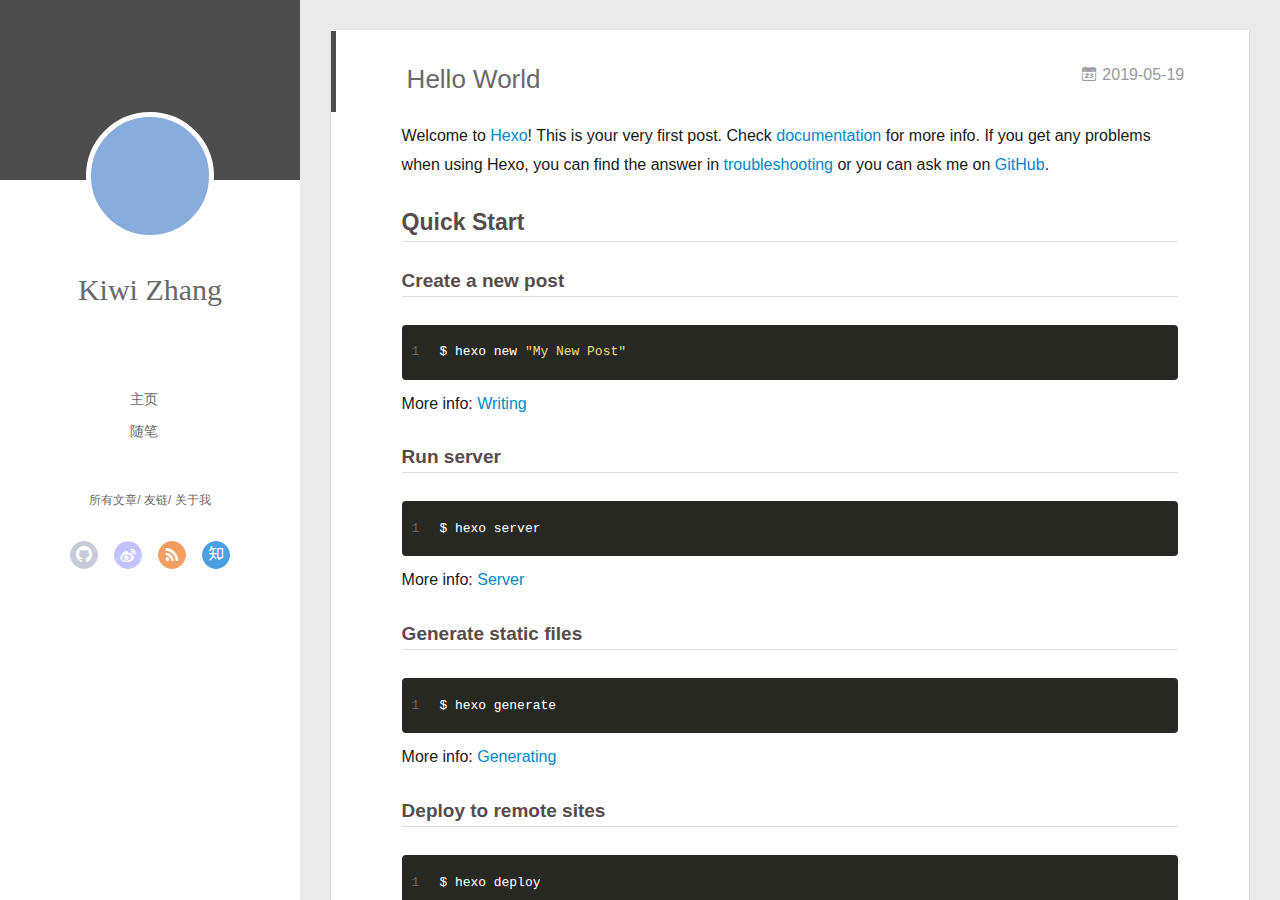
==== index.html @ a6d0cb72 "Site updated: 2019-05-19 18:12:41" ====
<!DOCTYPE html>
<html>
<head><meta name="generator" content="Hexo 3.8.0">
  <meta charset="utf-8">
  
  <meta name="renderer" content="webkit">
  <meta http-equiv="X-UA-Compatible" content="IE=edge">
  <link rel="dns-prefetch" href="http://yoursite.com">
  <title>myblog</title>
  <meta name="viewport" content="width=device-width, initial-scale=1, maximum-scale=1">
  <meta property="og:type" content="website">
<meta property="og:title" content="myblog">
<meta property="og:url" content="http://yoursite.com/index.html">
<meta property="og:site_name" content="myblog">
<meta property="og:locale" content="default">
<meta name="twitter:card" content="summary">
<meta name="twitter:title" content="myblog">
  
    <link rel="alternative" href="/atom.xml" title="myblog" type="application/atom+xml">
  
  
    <link rel="icon" href="/favicon.png">
  
  <link rel="stylesheet" type="text/css" href="/./main.0cf68a.css">
  <style type="text/css">
  
    #container.show {
      background: linear-gradient(200deg,#a0cfe4,#e8c37e);
    }
  </style>
  

  

</head>
</html>
<body>
  <div id="container" q-class="show:isCtnShow">
    <canvas id="anm-canvas" class="anm-canvas"></canvas>
    <div class="left-col" q-class="show:isShow">
      
<div class="overlay" style="background: #4d4d4d"></div>
<div class="intrude-less">
	<header id="header" class="inner">
		<a href="/" class="profilepic">
			<img src class="js-avatar">
		</a>
		<hgroup>
		  <h1 class="header-author"><a href="/">Kiwi Zhang</a></h1>
		</hgroup>
		

		<nav class="header-menu">
			<ul>
			
				<li><a href="/">主页</a></li>
	        
				<li><a href="/tags/随笔/">随笔</a></li>
	        
			</ul>
		</nav>
		<nav class="header-smart-menu">
    		
    			
    			<a q-on="click: openSlider(e, 'innerArchive')" href="javascript:void(0)">所有文章</a>
    			
            
    			
    			<a q-on="click: openSlider(e, 'friends')" href="javascript:void(0)">友链</a>
    			
            
    			
    			<a q-on="click: openSlider(e, 'aboutme')" href="javascript:void(0)">关于我</a>
    			
            
		</nav>
		<nav class="header-nav">
			<div class="social">
				
					<a class="github" target="_blank" href="#" title="github"><i class="icon-github"></i></a>
		        
					<a class="weibo" target="_blank" href="#" title="weibo"><i class="icon-weibo"></i></a>
		        
					<a class="rss" target="_blank" href="#" title="rss"><i class="icon-rss"></i></a>
		        
					<a class="zhihu" target="_blank" href="#" title="zhihu"><i class="icon-zhihu"></i></a>
		        
			</div>
		</nav>
	</header>		
</div>

    </div>
    <div class="mid-col" q-class="show:isShow,hide:isShow|isFalse">
      
<nav id="mobile-nav">
  	<div class="overlay js-overlay" style="background: #4d4d4d"></div>
	<div class="btnctn js-mobile-btnctn">
  		<div class="slider-trigger list" q-on="click: openSlider(e)"><i class="icon icon-sort"></i></div>
	</div>
	<div class="intrude-less">
		<header id="header" class="inner">
			<div class="profilepic">
				<img src class="js-avatar">
			</div>
			<hgroup>
			  <h1 class="header-author js-header-author">Kiwi Zhang</h1>
			</hgroup>
			
			
			
				
			
				
			
			
			
			<nav class="header-nav">
				<div class="social">
					
						<a class="github" target="_blank" href="#" title="github"><i class="icon-github"></i></a>
			        
						<a class="weibo" target="_blank" href="#" title="weibo"><i class="icon-weibo"></i></a>
			        
						<a class="rss" target="_blank" href="#" title="rss"><i class="icon-rss"></i></a>
			        
						<a class="zhihu" target="_blank" href="#" title="zhihu"><i class="icon-zhihu"></i></a>
			        
				</div>
			</nav>

			<nav class="header-menu js-header-menu">
				<ul style="width: 50%">
				
				
					<li style="width: 50%"><a href="/">主页</a></li>
		        
					<li style="width: 50%"><a href="/tags/随笔/">随笔</a></li>
		        
				</ul>
			</nav>
		</header>				
	</div>
	<div class="mobile-mask" style="display:none" q-show="isShow"></div>
</nav>

      <div id="wrapper" class="body-wrap">
        <div class="menu-l">
          <div class="canvas-wrap">
            <canvas data-colors="#eaeaea" data-sectionHeight="100" data-contentId="js-content" id="myCanvas1" class="anm-canvas"></canvas>
          </div>
          <div id="js-content" class="content-ll">
            
  
    <article id="post-hello-world" class="article article-type-post  article-index" itemscope itemprop="blogPost">
  <div class="article-inner">
    
      <header class="article-header">
        
  
    <h1 itemprop="name">
      <a class="article-title" href="/2019/05/19/hello-world/">Hello World</a>
    </h1>
  

        
        <a href="/2019/05/19/hello-world/" class="archive-article-date">
  	<time datetime="2019-05-19T09:15:31.874Z" itemprop="datePublished"><i class="icon-calendar icon"></i>2019-05-19</time>
</a>
        
      </header>
    
    <div class="article-entry" itemprop="articleBody">
      
        <p>Welcome to <a href="https://hexo.io/" target="_blank" rel="noopener">Hexo</a>! This is your very first post. Check <a href="https://hexo.io/docs/" target="_blank" rel="noopener">documentation</a> for more info. If you get any problems when using Hexo, you can find the answer in <a href="https://hexo.io/docs/troubleshooting.html" target="_blank" rel="noopener">troubleshooting</a> or you can ask me on <a href="https://github.com/hexojs/hexo/issues" target="_blank" rel="noopener">GitHub</a>.</p>
<h2 id="Quick-Start"><a href="#Quick-Start" class="headerlink" title="Quick Start"></a>Quick Start</h2><h3 id="Create-a-new-post"><a href="#Create-a-new-post" class="headerlink" title="Create a new post"></a>Create a new post</h3><figure class="highlight bash"><table><tr><td class="gutter"><pre><span class="line">1</span><br></pre></td><td class="code"><pre><span class="line">$ hexo new <span class="string">"My New Post"</span></span><br></pre></td></tr></table></figure>

<p>More info: <a href="https://hexo.io/docs/writing.html" target="_blank" rel="noopener">Writing</a></p>
<h3 id="Run-server"><a href="#Run-server" class="headerlink" title="Run server"></a>Run server</h3><figure class="highlight bash"><table><tr><td class="gutter"><pre><span class="line">1</span><br></pre></td><td class="code"><pre><span class="line">$ hexo server</span><br></pre></td></tr></table></figure>

<p>More info: <a href="https://hexo.io/docs/server.html" target="_blank" rel="noopener">Server</a></p>
<h3 id="Generate-static-files"><a href="#Generate-static-files" class="headerlink" title="Generate static files"></a>Generate static files</h3><figure class="highlight bash"><table><tr><td class="gutter"><pre><span class="line">1</span><br></pre></td><td class="code"><pre><span class="line">$ hexo generate</span><br></pre></td></tr></table></figure>

<p>More info: <a href="https://hexo.io/docs/generating.html" target="_blank" rel="noopener">Generating</a></p>
<h3 id="Deploy-to-remote-sites"><a href="#Deploy-to-remote-sites" class="headerlink" title="Deploy to remote sites"></a>Deploy to remote sites</h3><figure class="highlight bash"><table><tr><td class="gutter"><pre><span class="line">1</span><br></pre></td><td class="code"><pre><span class="line">$ hexo deploy</span><br></pre></td></tr></table></figure>

<p>More info: <a href="https://hexo.io/docs/deployment.html" target="_blank" rel="noopener">Deployment</a></p>

      

      
    </div>
    <div class="article-info article-info-index">
      
      
      

      
        <p class="article-more-link">
          <a class="article-more-a" href="/2019/05/19/hello-world/">展开全文 >></a>
        </p>
      

      
      <div class="clearfix"></div>
    </div>
  </div>
</article>

<aside class="wrap-side-operation">
    <div class="mod-side-operation">
        
        <div class="jump-container" id="js-jump-container" style="display:none;">
            <a href="javascript:void(0)" class="mod-side-operation__jump-to-top">
                <i class="icon-font icon-back"></i>
            </a>
            <div id="js-jump-plan-container" class="jump-plan-container" style="top: -11px;">
                <i class="icon-font icon-plane jump-plane"></i>
            </div>
        </div>
        
        
    </div>
</aside>




  
  


          </div>
        </div>
      </div>
      <footer id="footer">
  <div class="outer">
    <div id="footer-info">
    	<div class="footer-left">
    		&copy; 2019 Kiwi Zhang
    	</div>
      	<div class="footer-right">
      		<a href="http://hexo.io/" target="_blank">Hexo</a>  Theme <a href="https://github.com/litten/hexo-theme-yilia" target="_blank">Yilia</a> by Litten
      	</div>
    </div>
  </div>
</footer>
    </div>
    <script>
	var yiliaConfig = {
		mathjax: false,
		isHome: true,
		isPost: false,
		isArchive: false,
		isTag: false,
		isCategory: false,
		open_in_new: false,
		toc_hide_index: true,
		root: "/",
		innerArchive: true,
		showTags: false
	}
</script>

<script>!function(t){function n(e){if(r[e])return r[e].exports;var i=r[e]={exports:{},id:e,loaded:!1};return t[e].call(i.exports,i,i.exports,n),i.loaded=!0,i.exports}var r={};n.m=t,n.c=r,n.p="./",n(0)}([function(t,n,r){r(195),t.exports=r(191)},function(t,n,r){var e=r(3),i=r(52),o=r(27),u=r(28),c=r(53),f="prototype",a=function(t,n,r){var s,l,h,v,p=t&a.F,d=t&a.G,y=t&a.S,g=t&a.P,b=t&a.B,m=d?e:y?e[n]||(e[n]={}):(e[n]||{})[f],x=d?i:i[n]||(i[n]={}),w=x[f]||(x[f]={});d&&(r=n);for(s in r)l=!p&&m&&void 0!==m[s],h=(l?m:r)[s],v=b&&l?c(h,e):g&&"function"==typeof h?c(Function.call,h):h,m&&u(m,s,h,t&a.U),x[s]!=h&&o(x,s,v),g&&w[s]!=h&&(w[s]=h)};e.core=i,a.F=1,a.G=2,a.S=4,a.P=8,a.B=16,a.W=32,a.U=64,a.R=128,t.exports=a},function(t,n,r){var e=r(6);t.exports=function(t){if(!e(t))throw TypeError(t+" is not an object!");return t}},function(t,n){var r=t.exports="undefined"!=typeof window&&window.Math==Math?window:"undefined"!=typeof self&&self.Math==Math?self:Function("return this")();"number"==typeof __g&&(__g=r)},function(t,n){t.exports=function(t){try{return!!t()}catch(t){return!0}}},function(t,n){var r=t.exports="undefined"!=typeof window&&window.Math==Math?window:"undefined"!=typeof self&&self.Math==Math?self:Function("return this")();"number"==typeof __g&&(__g=r)},function(t,n){t.exports=function(t){return"object"==typeof t?null!==t:"function"==typeof t}},function(t,n,r){var e=r(126)("wks"),i=r(76),o=r(3).Symbol,u="function"==typeof o;(t.exports=function(t){return e[t]||(e[t]=u&&o[t]||(u?o:i)("Symbol."+t))}).store=e},function(t,n){var r={}.hasOwnProperty;t.exports=function(t,n){return r.call(t,n)}},function(t,n,r){var e=r(94),i=r(33);t.exports=function(t){return e(i(t))}},function(t,n,r){t.exports=!r(4)(function(){return 7!=Object.defineProperty({},"a",{get:function(){return 7}}).a})},function(t,n,r){var e=r(2),i=r(167),o=r(50),u=Object.defineProperty;n.f=r(10)?Object.defineProperty:function(t,n,r){if(e(t),n=o(n,!0),e(r),i)try{return u(t,n,r)}catch(t){}if("get"in r||"set"in r)throw TypeError("Accessors not supported!");return"value"in r&&(t[n]=r.value),t}},function(t,n,r){t.exports=!r(18)(function(){return 7!=Object.defineProperty({},"a",{get:function(){return 7}}).a})},function(t,n,r){var e=r(14),i=r(22);t.exports=r(12)?function(t,n,r){return e.f(t,n,i(1,r))}:function(t,n,r){return t[n]=r,t}},function(t,n,r){var e=r(20),i=r(58),o=r(42),u=Object.defineProperty;n.f=r(12)?Object.defineProperty:function(t,n,r){if(e(t),n=o(n,!0),e(r),i)try{return u(t,n,r)}catch(t){}if("get"in r||"set"in r)throw TypeError("Accessors not supported!");return"value"in r&&(t[n]=r.value),t}},function(t,n,r){var e=r(40)("wks"),i=r(23),o=r(5).Symbol,u="function"==typeof o;(t.exports=function(t){return e[t]||(e[t]=u&&o[t]||(u?o:i)("Symbol."+t))}).store=e},function(t,n,r){var e=r(67),i=Math.min;t.exports=function(t){return t>0?i(e(t),9007199254740991):0}},function(t,n,r){var e=r(46);t.exports=function(t){return Object(e(t))}},function(t,n){t.exports=function(t){try{return!!t()}catch(t){return!0}}},function(t,n,r){var e=r(63),i=r(34);t.exports=Object.keys||function(t){return e(t,i)}},function(t,n,r){var e=r(21);t.exports=function(t){if(!e(t))throw TypeError(t+" is not an object!");return t}},function(t,n){t.exports=function(t){return"object"==typeof t?null!==t:"function"==typeof t}},function(t,n){t.exports=function(t,n){return{enumerable:!(1&t),configurable:!(2&t),writable:!(4&t),value:n}}},function(t,n){var r=0,e=Math.random();t.exports=function(t){return"Symbol(".concat(void 0===t?"":t,")_",(++r+e).toString(36))}},function(t,n){var r={}.hasOwnProperty;t.exports=function(t,n){return r.call(t,n)}},function(t,n){var r=t.exports={version:"2.4.0"};"number"==typeof __e&&(__e=r)},function(t,n){t.exports=function(t){if("function"!=typeof t)throw TypeError(t+" is not a function!");return t}},function(t,n,r){var e=r(11),i=r(66);t.exports=r(10)?function(t,n,r){return e.f(t,n,i(1,r))}:function(t,n,r){return t[n]=r,t}},function(t,n,r){var e=r(3),i=r(27),o=r(24),u=r(76)("src"),c="toString",f=Function[c],a=(""+f).split(c);r(52).inspectSource=function(t){return f.call(t)},(t.exports=function(t,n,r,c){var f="function"==typeof r;f&&(o(r,"name")||i(r,"name",n)),t[n]!==r&&(f&&(o(r,u)||i(r,u,t[n]?""+t[n]:a.join(String(n)))),t===e?t[n]=r:c?t[n]?t[n]=r:i(t,n,r):(delete t[n],i(t,n,r)))})(Function.prototype,c,function(){return"function"==typeof this&&this[u]||f.call(this)})},function(t,n,r){var e=r(1),i=r(4),o=r(46),u=function(t,n,r,e){var i=String(o(t)),u="<"+n;return""!==r&&(u+=" "+r+'="'+String(e).replace(/"/g,"&quot;")+'"'),u+">"+i+"</"+n+">"};t.exports=function(t,n){var r={};r[t]=n(u),e(e.P+e.F*i(function(){var n=""[t]('"');return n!==n.toLowerCase()||n.split('"').length>3}),"String",r)}},function(t,n,r){var e=r(115),i=r(46);t.exports=function(t){return e(i(t))}},function(t,n,r){var e=r(116),i=r(66),o=r(30),u=r(50),c=r(24),f=r(167),a=Object.getOwnPropertyDescriptor;n.f=r(10)?a:function(t,n){if(t=o(t),n=u(n,!0),f)try{return a(t,n)}catch(t){}if(c(t,n))return i(!e.f.call(t,n),t[n])}},function(t,n,r){var e=r(24),i=r(17),o=r(145)("IE_PROTO"),u=Object.prototype;t.exports=Object.getPrototypeOf||function(t){return t=i(t),e(t,o)?t[o]:"function"==typeof t.constructor&&t instanceof t.constructor?t.constructor.prototype:t instanceof Object?u:null}},function(t,n){t.exports=function(t){if(void 0==t)throw TypeError("Can't call method on  "+t);return t}},function(t,n){t.exports="constructor,hasOwnProperty,isPrototypeOf,propertyIsEnumerable,toLocaleString,toString,valueOf".split(",")},function(t,n){t.exports={}},function(t,n){t.exports=!0},function(t,n){n.f={}.propertyIsEnumerable},function(t,n,r){var e=r(14).f,i=r(8),o=r(15)("toStringTag");t.exports=function(t,n,r){t&&!i(t=r?t:t.prototype,o)&&e(t,o,{configurable:!0,value:n})}},function(t,n,r){var e=r(40)("keys"),i=r(23);t.exports=function(t){return e[t]||(e[t]=i(t))}},function(t,n,r){var e=r(5),i="__core-js_shared__",o=e[i]||(e[i]={});t.exports=function(t){return o[t]||(o[t]={})}},function(t,n){var r=Math.ceil,e=Math.floor;t.exports=function(t){return isNaN(t=+t)?0:(t>0?e:r)(t)}},function(t,n,r){var e=r(21);t.exports=function(t,n){if(!e(t))return t;var r,i;if(n&&"function"==typeof(r=t.toString)&&!e(i=r.call(t)))return i;if("function"==typeof(r=t.valueOf)&&!e(i=r.call(t)))return i;if(!n&&"function"==typeof(r=t.toString)&&!e(i=r.call(t)))return i;throw TypeError("Can't convert object to primitive value")}},function(t,n,r){var e=r(5),i=r(25),o=r(36),u=r(44),c=r(14).f;t.exports=function(t){var n=i.Symbol||(i.Symbol=o?{}:e.Symbol||{});"_"==t.charAt(0)||t in n||c(n,t,{value:u.f(t)})}},function(t,n,r){n.f=r(15)},function(t,n){var r={}.toString;t.exports=function(t){return r.call(t).slice(8,-1)}},function(t,n){t.exports=function(t){if(void 0==t)throw TypeError("Can't call method on  "+t);return t}},function(t,n,r){var e=r(4);t.exports=function(t,n){return!!t&&e(function(){n?t.call(null,function(){},1):t.call(null)})}},function(t,n,r){var e=r(53),i=r(115),o=r(17),u=r(16),c=r(203);t.exports=function(t,n){var r=1==t,f=2==t,a=3==t,s=4==t,l=6==t,h=5==t||l,v=n||c;return function(n,c,p){for(var d,y,g=o(n),b=i(g),m=e(c,p,3),x=u(b.length),w=0,S=r?v(n,x):f?v(n,0):void 0;x>w;w++)if((h||w in b)&&(d=b[w],y=m(d,w,g),t))if(r)S[w]=y;else if(y)switch(t){case 3:return!0;case 5:return d;case 6:return w;case 2:S.push(d)}else if(s)return!1;return l?-1:a||s?s:S}}},function(t,n,r){var e=r(1),i=r(52),o=r(4);t.exports=function(t,n){var r=(i.Object||{})[t]||Object[t],u={};u[t]=n(r),e(e.S+e.F*o(function(){r(1)}),"Object",u)}},function(t,n,r){var e=r(6);t.exports=function(t,n){if(!e(t))return t;var r,i;if(n&&"function"==typeof(r=t.toString)&&!e(i=r.call(t)))return i;if("function"==typeof(r=t.valueOf)&&!e(i=r.call(t)))return i;if(!n&&"function"==typeof(r=t.toString)&&!e(i=r.call(t)))return i;throw TypeError("Can't convert object to primitive value")}},function(t,n,r){var e=r(5),i=r(25),o=r(91),u=r(13),c="prototype",f=function(t,n,r){var a,s,l,h=t&f.F,v=t&f.G,p=t&f.S,d=t&f.P,y=t&f.B,g=t&f.W,b=v?i:i[n]||(i[n]={}),m=b[c],x=v?e:p?e[n]:(e[n]||{})[c];v&&(r=n);for(a in r)(s=!h&&x&&void 0!==x[a])&&a in b||(l=s?x[a]:r[a],b[a]=v&&"function"!=typeof x[a]?r[a]:y&&s?o(l,e):g&&x[a]==l?function(t){var n=function(n,r,e){if(this instanceof t){switch(arguments.length){case 0:return new t;case 1:return new t(n);case 2:return new t(n,r)}return new t(n,r,e)}return t.apply(this,arguments)};return n[c]=t[c],n}(l):d&&"function"==typeof l?o(Function.call,l):l,d&&((b.virtual||(b.virtual={}))[a]=l,t&f.R&&m&&!m[a]&&u(m,a,l)))};f.F=1,f.G=2,f.S=4,f.P=8,f.B=16,f.W=32,f.U=64,f.R=128,t.exports=f},function(t,n){var r=t.exports={version:"2.4.0"};"number"==typeof __e&&(__e=r)},function(t,n,r){var e=r(26);t.exports=function(t,n,r){if(e(t),void 0===n)return t;switch(r){case 1:return function(r){return t.call(n,r)};case 2:return function(r,e){return t.call(n,r,e)};case 3:return function(r,e,i){return t.call(n,r,e,i)}}return function(){return t.apply(n,arguments)}}},function(t,n,r){var e=r(183),i=r(1),o=r(126)("metadata"),u=o.store||(o.store=new(r(186))),c=function(t,n,r){var i=u.get(t);if(!i){if(!r)return;u.set(t,i=new e)}var o=i.get(n);if(!o){if(!r)return;i.set(n,o=new e)}return o},f=function(t,n,r){var e=c(n,r,!1);return void 0!==e&&e.has(t)},a=function(t,n,r){var e=c(n,r,!1);return void 0===e?void 0:e.get(t)},s=function(t,n,r,e){c(r,e,!0).set(t,n)},l=function(t,n){var r=c(t,n,!1),e=[];return r&&r.forEach(function(t,n){e.push(n)}),e},h=function(t){return void 0===t||"symbol"==typeof t?t:String(t)},v=function(t){i(i.S,"Reflect",t)};t.exports={store:u,map:c,has:f,get:a,set:s,keys:l,key:h,exp:v}},function(t,n,r){"use strict";if(r(10)){var e=r(69),i=r(3),o=r(4),u=r(1),c=r(127),f=r(152),a=r(53),s=r(68),l=r(66),h=r(27),v=r(73),p=r(67),d=r(16),y=r(75),g=r(50),b=r(24),m=r(180),x=r(114),w=r(6),S=r(17),_=r(137),O=r(70),E=r(32),P=r(71).f,j=r(154),F=r(76),M=r(7),A=r(48),N=r(117),T=r(146),I=r(155),k=r(80),L=r(123),R=r(74),C=r(130),D=r(160),U=r(11),W=r(31),G=U.f,B=W.f,V=i.RangeError,z=i.TypeError,q=i.Uint8Array,K="ArrayBuffer",J="Shared"+K,Y="BYTES_PER_ELEMENT",H="prototype",$=Array[H],X=f.ArrayBuffer,Q=f.DataView,Z=A(0),tt=A(2),nt=A(3),rt=A(4),et=A(5),it=A(6),ot=N(!0),ut=N(!1),ct=I.values,ft=I.keys,at=I.entries,st=$.lastIndexOf,lt=$.reduce,ht=$.reduceRight,vt=$.join,pt=$.sort,dt=$.slice,yt=$.toString,gt=$.toLocaleString,bt=M("iterator"),mt=M("toStringTag"),xt=F("typed_constructor"),wt=F("def_constructor"),St=c.CONSTR,_t=c.TYPED,Ot=c.VIEW,Et="Wrong length!",Pt=A(1,function(t,n){return Tt(T(t,t[wt]),n)}),jt=o(function(){return 1===new q(new Uint16Array([1]).buffer)[0]}),Ft=!!q&&!!q[H].set&&o(function(){new q(1).set({})}),Mt=function(t,n){if(void 0===t)throw z(Et);var r=+t,e=d(t);if(n&&!m(r,e))throw V(Et);return e},At=function(t,n){var r=p(t);if(r<0||r%n)throw V("Wrong offset!");return r},Nt=function(t){if(w(t)&&_t in t)return t;throw z(t+" is not a typed array!")},Tt=function(t,n){if(!(w(t)&&xt in t))throw z("It is not a typed array constructor!");return new t(n)},It=function(t,n){return kt(T(t,t[wt]),n)},kt=function(t,n){for(var r=0,e=n.length,i=Tt(t,e);e>r;)i[r]=n[r++];return i},Lt=function(t,n,r){G(t,n,{get:function(){return this._d[r]}})},Rt=function(t){var n,r,e,i,o,u,c=S(t),f=arguments.length,s=f>1?arguments[1]:void 0,l=void 0!==s,h=j(c);if(void 0!=h&&!_(h)){for(u=h.call(c),e=[],n=0;!(o=u.next()).done;n++)e.push(o.value);c=e}for(l&&f>2&&(s=a(s,arguments[2],2)),n=0,r=d(c.length),i=Tt(this,r);r>n;n++)i[n]=l?s(c[n],n):c[n];return i},Ct=function(){for(var t=0,n=arguments.length,r=Tt(this,n);n>t;)r[t]=arguments[t++];return r},Dt=!!q&&o(function(){gt.call(new q(1))}),Ut=function(){return gt.apply(Dt?dt.call(Nt(this)):Nt(this),arguments)},Wt={copyWithin:function(t,n){return D.call(Nt(this),t,n,arguments.length>2?arguments[2]:void 0)},every:function(t){return rt(Nt(this),t,arguments.length>1?arguments[1]:void 0)},fill:function(t){return C.apply(Nt(this),arguments)},filter:function(t){return It(this,tt(Nt(this),t,arguments.length>1?arguments[1]:void 0))},find:function(t){return et(Nt(this),t,arguments.length>1?arguments[1]:void 0)},findIndex:function(t){return it(Nt(this),t,arguments.length>1?arguments[1]:void 0)},forEach:function(t){Z(Nt(this),t,arguments.length>1?arguments[1]:void 0)},indexOf:function(t){return ut(Nt(this),t,arguments.length>1?arguments[1]:void 0)},includes:function(t){return ot(Nt(this),t,arguments.length>1?arguments[1]:void 0)},join:function(t){return vt.apply(Nt(this),arguments)},lastIndexOf:function(t){return st.apply(Nt(this),arguments)},map:function(t){return Pt(Nt(this),t,arguments.length>1?arguments[1]:void 0)},reduce:function(t){return lt.apply(Nt(this),arguments)},reduceRight:function(t){return ht.apply(Nt(this),arguments)},reverse:function(){for(var t,n=this,r=Nt(n).length,e=Math.floor(r/2),i=0;i<e;)t=n[i],n[i++]=n[--r],n[r]=t;return n},some:function(t){return nt(Nt(this),t,arguments.length>1?arguments[1]:void 0)},sort:function(t){return pt.call(Nt(this),t)},subarray:function(t,n){var r=Nt(this),e=r.length,i=y(t,e);return new(T(r,r[wt]))(r.buffer,r.byteOffset+i*r.BYTES_PER_ELEMENT,d((void 0===n?e:y(n,e))-i))}},Gt=function(t,n){return It(this,dt.call(Nt(this),t,n))},Bt=function(t){Nt(this);var n=At(arguments[1],1),r=this.length,e=S(t),i=d(e.length),o=0;if(i+n>r)throw V(Et);for(;o<i;)this[n+o]=e[o++]},Vt={entries:function(){return at.call(Nt(this))},keys:function(){return ft.call(Nt(this))},values:function(){return ct.call(Nt(this))}},zt=function(t,n){return w(t)&&t[_t]&&"symbol"!=typeof n&&n in t&&String(+n)==String(n)},qt=function(t,n){return zt(t,n=g(n,!0))?l(2,t[n]):B(t,n)},Kt=function(t,n,r){return!(zt(t,n=g(n,!0))&&w(r)&&b(r,"value"))||b(r,"get")||b(r,"set")||r.configurable||b(r,"writable")&&!r.writable||b(r,"enumerable")&&!r.enumerable?G(t,n,r):(t[n]=r.value,t)};St||(W.f=qt,U.f=Kt),u(u.S+u.F*!St,"Object",{getOwnPropertyDescriptor:qt,defineProperty:Kt}),o(function(){yt.call({})})&&(yt=gt=function(){return vt.call(this)});var Jt=v({},Wt);v(Jt,Vt),h(Jt,bt,Vt.values),v(Jt,{slice:Gt,set:Bt,constructor:function(){},toString:yt,toLocaleString:Ut}),Lt(Jt,"buffer","b"),Lt(Jt,"byteOffset","o"),Lt(Jt,"byteLength","l"),Lt(Jt,"length","e"),G(Jt,mt,{get:function(){return this[_t]}}),t.exports=function(t,n,r,f){f=!!f;var a=t+(f?"Clamped":"")+"Array",l="Uint8Array"!=a,v="get"+t,p="set"+t,y=i[a],g=y||{},b=y&&E(y),m=!y||!c.ABV,S={},_=y&&y[H],j=function(t,r){var e=t._d;return e.v[v](r*n+e.o,jt)},F=function(t,r,e){var i=t._d;f&&(e=(e=Math.round(e))<0?0:e>255?255:255&e),i.v[p](r*n+i.o,e,jt)},M=function(t,n){G(t,n,{get:function(){return j(this,n)},set:function(t){return F(this,n,t)},enumerable:!0})};m?(y=r(function(t,r,e,i){s(t,y,a,"_d");var o,u,c,f,l=0,v=0;if(w(r)){if(!(r instanceof X||(f=x(r))==K||f==J))return _t in r?kt(y,r):Rt.call(y,r);o=r,v=At(e,n);var p=r.byteLength;if(void 0===i){if(p%n)throw V(Et);if((u=p-v)<0)throw V(Et)}else if((u=d(i)*n)+v>p)throw V(Et);c=u/n}else c=Mt(r,!0),u=c*n,o=new X(u);for(h(t,"_d",{b:o,o:v,l:u,e:c,v:new Q(o)});l<c;)M(t,l++)}),_=y[H]=O(Jt),h(_,"constructor",y)):L(function(t){new y(null),new y(t)},!0)||(y=r(function(t,r,e,i){s(t,y,a);var o;return w(r)?r instanceof X||(o=x(r))==K||o==J?void 0!==i?new g(r,At(e,n),i):void 0!==e?new g(r,At(e,n)):new g(r):_t in r?kt(y,r):Rt.call(y,r):new g(Mt(r,l))}),Z(b!==Function.prototype?P(g).concat(P(b)):P(g),function(t){t in y||h(y,t,g[t])}),y[H]=_,e||(_.constructor=y));var A=_[bt],N=!!A&&("values"==A.name||void 0==A.name),T=Vt.values;h(y,xt,!0),h(_,_t,a),h(_,Ot,!0),h(_,wt,y),(f?new y(1)[mt]==a:mt in _)||G(_,mt,{get:function(){return a}}),S[a]=y,u(u.G+u.W+u.F*(y!=g),S),u(u.S,a,{BYTES_PER_ELEMENT:n,from:Rt,of:Ct}),Y in _||h(_,Y,n),u(u.P,a,Wt),R(a),u(u.P+u.F*Ft,a,{set:Bt}),u(u.P+u.F*!N,a,Vt),u(u.P+u.F*(_.toString!=yt),a,{toString:yt}),u(u.P+u.F*o(function(){new y(1).slice()}),a,{slice:Gt}),u(u.P+u.F*(o(function(){return[1,2].toLocaleString()!=new y([1,2]).toLocaleString()})||!o(function(){_.toLocaleString.call([1,2])})),a,{toLocaleString:Ut}),k[a]=N?A:T,e||N||h(_,bt,T)}}else t.exports=function(){}},function(t,n){var r={}.toString;t.exports=function(t){return r.call(t).slice(8,-1)}},function(t,n,r){var e=r(21),i=r(5).document,o=e(i)&&e(i.createElement);t.exports=function(t){return o?i.createElement(t):{}}},function(t,n,r){t.exports=!r(12)&&!r(18)(function(){return 7!=Object.defineProperty(r(57)("div"),"a",{get:function(){return 7}}).a})},function(t,n,r){"use strict";var e=r(36),i=r(51),o=r(64),u=r(13),c=r(8),f=r(35),a=r(96),s=r(38),l=r(103),h=r(15)("iterator"),v=!([].keys&&"next"in[].keys()),p="keys",d="values",y=function(){return this};t.exports=function(t,n,r,g,b,m,x){a(r,n,g);var w,S,_,O=function(t){if(!v&&t in F)return F[t];switch(t){case p:case d:return function(){return new r(this,t)}}return function(){return new r(this,t)}},E=n+" Iterator",P=b==d,j=!1,F=t.prototype,M=F[h]||F["@@iterator"]||b&&F[b],A=M||O(b),N=b?P?O("entries"):A:void 0,T="Array"==n?F.entries||M:M;if(T&&(_=l(T.call(new t)))!==Object.prototype&&(s(_,E,!0),e||c(_,h)||u(_,h,y)),P&&M&&M.name!==d&&(j=!0,A=function(){return M.call(this)}),e&&!x||!v&&!j&&F[h]||u(F,h,A),f[n]=A,f[E]=y,b)if(w={values:P?A:O(d),keys:m?A:O(p),entries:N},x)for(S in w)S in F||o(F,S,w[S]);else i(i.P+i.F*(v||j),n,w);return w}},function(t,n,r){var e=r(20),i=r(100),o=r(34),u=r(39)("IE_PROTO"),c=function(){},f="prototype",a=function(){var t,n=r(57)("iframe"),e=o.length;for(n.style.display="none",r(93).appendChild(n),n.src="javascript:",t=n.contentWindow.document,t.open(),t.write("<script>document.F=Object<\/script>"),t.close(),a=t.F;e--;)delete a[f][o[e]];return a()};t.exports=Object.create||function(t,n){var r;return null!==t?(c[f]=e(t),r=new c,c[f]=null,r[u]=t):r=a(),void 0===n?r:i(r,n)}},function(t,n,r){var e=r(63),i=r(34).concat("length","prototype");n.f=Object.getOwnPropertyNames||function(t){return e(t,i)}},function(t,n){n.f=Object.getOwnPropertySymbols},function(t,n,r){var e=r(8),i=r(9),o=r(90)(!1),u=r(39)("IE_PROTO");t.exports=function(t,n){var r,c=i(t),f=0,a=[];for(r in c)r!=u&&e(c,r)&&a.push(r);for(;n.length>f;)e(c,r=n[f++])&&(~o(a,r)||a.push(r));return a}},function(t,n,r){t.exports=r(13)},function(t,n,r){var e=r(76)("meta"),i=r(6),o=r(24),u=r(11).f,c=0,f=Object.isExtensible||function(){return!0},a=!r(4)(function(){return f(Object.preventExtensions({}))}),s=function(t){u(t,e,{value:{i:"O"+ ++c,w:{}}})},l=function(t,n){if(!i(t))return"symbol"==typeof t?t:("string"==typeof t?"S":"P")+t;if(!o(t,e)){if(!f(t))return"F";if(!n)return"E";s(t)}return t[e].i},h=function(t,n){if(!o(t,e)){if(!f(t))return!0;if(!n)return!1;s(t)}return t[e].w},v=function(t){return a&&p.NEED&&f(t)&&!o(t,e)&&s(t),t},p=t.exports={KEY:e,NEED:!1,fastKey:l,getWeak:h,onFreeze:v}},function(t,n){t.exports=function(t,n){return{enumerable:!(1&t),configurable:!(2&t),writable:!(4&t),value:n}}},function(t,n){var r=Math.ceil,e=Math.floor;t.exports=function(t){return isNaN(t=+t)?0:(t>0?e:r)(t)}},function(t,n){t.exports=function(t,n,r,e){if(!(t instanceof n)||void 0!==e&&e in t)throw TypeError(r+": incorrect invocation!");return t}},function(t,n){t.exports=!1},function(t,n,r){var e=r(2),i=r(173),o=r(133),u=r(145)("IE_PROTO"),c=function(){},f="prototype",a=function(){var t,n=r(132)("iframe"),e=o.length;for(n.style.display="none",r(135).appendChild(n),n.src="javascript:",t=n.contentWindow.document,t.open(),t.write("<script>document.F=Object<\/script>"),t.close(),a=t.F;e--;)delete a[f][o[e]];return a()};t.exports=Object.create||function(t,n){var r;return null!==t?(c[f]=e(t),r=new c,c[f]=null,r[u]=t):r=a(),void 0===n?r:i(r,n)}},function(t,n,r){var e=r(175),i=r(133).concat("length","prototype");n.f=Object.getOwnPropertyNames||function(t){return e(t,i)}},function(t,n,r){var e=r(175),i=r(133);t.exports=Object.keys||function(t){return e(t,i)}},function(t,n,r){var e=r(28);t.exports=function(t,n,r){for(var i in n)e(t,i,n[i],r);return t}},function(t,n,r){"use strict";var e=r(3),i=r(11),o=r(10),u=r(7)("species");t.exports=function(t){var n=e[t];o&&n&&!n[u]&&i.f(n,u,{configurable:!0,get:function(){return this}})}},function(t,n,r){var e=r(67),i=Math.max,o=Math.min;t.exports=function(t,n){return t=e(t),t<0?i(t+n,0):o(t,n)}},function(t,n){var r=0,e=Math.random();t.exports=function(t){return"Symbol(".concat(void 0===t?"":t,")_",(++r+e).toString(36))}},function(t,n,r){var e=r(33);t.exports=function(t){return Object(e(t))}},function(t,n,r){var e=r(7)("unscopables"),i=Array.prototype;void 0==i[e]&&r(27)(i,e,{}),t.exports=function(t){i[e][t]=!0}},function(t,n,r){var e=r(53),i=r(169),o=r(137),u=r(2),c=r(16),f=r(154),a={},s={},n=t.exports=function(t,n,r,l,h){var v,p,d,y,g=h?function(){return t}:f(t),b=e(r,l,n?2:1),m=0;if("function"!=typeof g)throw TypeError(t+" is not iterable!");if(o(g)){for(v=c(t.length);v>m;m++)if((y=n?b(u(p=t[m])[0],p[1]):b(t[m]))===a||y===s)return y}else for(d=g.call(t);!(p=d.next()).done;)if((y=i(d,b,p.value,n))===a||y===s)return y};n.BREAK=a,n.RETURN=s},function(t,n){t.exports={}},function(t,n,r){var e=r(11).f,i=r(24),o=r(7)("toStringTag");t.exports=function(t,n,r){t&&!i(t=r?t:t.prototype,o)&&e(t,o,{configurable:!0,value:n})}},function(t,n,r){var e=r(1),i=r(46),o=r(4),u=r(150),c="["+u+"]",f="​",a=RegExp("^"+c+c+"*"),s=RegExp(c+c+"*$"),l=function(t,n,r){var i={},c=o(function(){return!!u[t]()||f[t]()!=f}),a=i[t]=c?n(h):u[t];r&&(i[r]=a),e(e.P+e.F*c,"String",i)},h=l.trim=function(t,n){return t=String(i(t)),1&n&&(t=t.replace(a,"")),2&n&&(t=t.replace(s,"")),t};t.exports=l},function(t,n,r){t.exports={default:r(86),__esModule:!0}},function(t,n,r){t.exports={default:r(87),__esModule:!0}},function(t,n,r){"use strict";function e(t){return t&&t.__esModule?t:{default:t}}n.__esModule=!0;var i=r(84),o=e(i),u=r(83),c=e(u),f="function"==typeof c.default&&"symbol"==typeof o.default?function(t){return typeof t}:function(t){return t&&"function"==typeof c.default&&t.constructor===c.default&&t!==c.default.prototype?"symbol":typeof t};n.default="function"==typeof c.default&&"symbol"===f(o.default)?function(t){return void 0===t?"undefined":f(t)}:function(t){return t&&"function"==typeof c.default&&t.constructor===c.default&&t!==c.default.prototype?"symbol":void 0===t?"undefined":f(t)}},function(t,n,r){r(110),r(108),r(111),r(112),t.exports=r(25).Symbol},function(t,n,r){r(109),r(113),t.exports=r(44).f("iterator")},function(t,n){t.exports=function(t){if("function"!=typeof t)throw TypeError(t+" is not a function!");return t}},function(t,n){t.exports=function(){}},function(t,n,r){var e=r(9),i=r(106),o=r(105);t.exports=function(t){return function(n,r,u){var c,f=e(n),a=i(f.length),s=o(u,a);if(t&&r!=r){for(;a>s;)if((c=f[s++])!=c)return!0}else for(;a>s;s++)if((t||s in f)&&f[s]===r)return t||s||0;return!t&&-1}}},function(t,n,r){var e=r(88);t.exports=function(t,n,r){if(e(t),void 0===n)return t;switch(r){case 1:return function(r){return t.call(n,r)};case 2:return function(r,e){return t.call(n,r,e)};case 3:return function(r,e,i){return t.call(n,r,e,i)}}return function(){return t.apply(n,arguments)}}},function(t,n,r){var e=r(19),i=r(62),o=r(37);t.exports=function(t){var n=e(t),r=i.f;if(r)for(var u,c=r(t),f=o.f,a=0;c.length>a;)f.call(t,u=c[a++])&&n.push(u);return n}},function(t,n,r){t.exports=r(5).document&&document.documentElement},function(t,n,r){var e=r(56);t.exports=Object("z").propertyIsEnumerable(0)?Object:function(t){return"String"==e(t)?t.split(""):Object(t)}},function(t,n,r){var e=r(56);t.exports=Array.isArray||function(t){return"Array"==e(t)}},function(t,n,r){"use strict";var e=r(60),i=r(22),o=r(38),u={};r(13)(u,r(15)("iterator"),function(){return this}),t.exports=function(t,n,r){t.prototype=e(u,{next:i(1,r)}),o(t,n+" Iterator")}},function(t,n){t.exports=function(t,n){return{value:n,done:!!t}}},function(t,n,r){var e=r(19),i=r(9);t.exports=function(t,n){for(var r,o=i(t),u=e(o),c=u.length,f=0;c>f;)if(o[r=u[f++]]===n)return r}},function(t,n,r){var e=r(23)("meta"),i=r(21),o=r(8),u=r(14).f,c=0,f=Object.isExtensible||function(){return!0},a=!r(18)(function(){return f(Object.preventExtensions({}))}),s=function(t){u(t,e,{value:{i:"O"+ ++c,w:{}}})},l=function(t,n){if(!i(t))return"symbol"==typeof t?t:("string"==typeof t?"S":"P")+t;if(!o(t,e)){if(!f(t))return"F";if(!n)return"E";s(t)}return t[e].i},h=function(t,n){if(!o(t,e)){if(!f(t))return!0;if(!n)return!1;s(t)}return t[e].w},v=function(t){return a&&p.NEED&&f(t)&&!o(t,e)&&s(t),t},p=t.exports={KEY:e,NEED:!1,fastKey:l,getWeak:h,onFreeze:v}},function(t,n,r){var e=r(14),i=r(20),o=r(19);t.exports=r(12)?Object.defineProperties:function(t,n){i(t);for(var r,u=o(n),c=u.length,f=0;c>f;)e.f(t,r=u[f++],n[r]);return t}},function(t,n,r){var e=r(37),i=r(22),o=r(9),u=r(42),c=r(8),f=r(58),a=Object.getOwnPropertyDescriptor;n.f=r(12)?a:function(t,n){if(t=o(t),n=u(n,!0),f)try{return a(t,n)}catch(t){}if(c(t,n))return i(!e.f.call(t,n),t[n])}},function(t,n,r){var e=r(9),i=r(61).f,o={}.toString,u="object"==typeof window&&window&&Object.getOwnPropertyNames?Object.getOwnPropertyNames(window):[],c=function(t){try{return i(t)}catch(t){return u.slice()}};t.exports.f=function(t){return u&&"[object Window]"==o.call(t)?c(t):i(e(t))}},function(t,n,r){var e=r(8),i=r(77),o=r(39)("IE_PROTO"),u=Object.prototype;t.exports=Object.getPrototypeOf||function(t){return t=i(t),e(t,o)?t[o]:"function"==typeof t.constructor&&t instanceof t.constructor?t.constructor.prototype:t instanceof Object?u:null}},function(t,n,r){var e=r(41),i=r(33);t.exports=function(t){return function(n,r){var o,u,c=String(i(n)),f=e(r),a=c.length;return f<0||f>=a?t?"":void 0:(o=c.charCodeAt(f),o<55296||o>56319||f+1===a||(u=c.charCodeAt(f+1))<56320||u>57343?t?c.charAt(f):o:t?c.slice(f,f+2):u-56320+(o-55296<<10)+65536)}}},function(t,n,r){var e=r(41),i=Math.max,o=Math.min;t.exports=function(t,n){return t=e(t),t<0?i(t+n,0):o(t,n)}},function(t,n,r){var e=r(41),i=Math.min;t.exports=function(t){return t>0?i(e(t),9007199254740991):0}},function(t,n,r){"use strict";var e=r(89),i=r(97),o=r(35),u=r(9);t.exports=r(59)(Array,"Array",function(t,n){this._t=u(t),this._i=0,this._k=n},function(){var t=this._t,n=this._k,r=this._i++;return!t||r>=t.length?(this._t=void 0,i(1)):"keys"==n?i(0,r):"values"==n?i(0,t[r]):i(0,[r,t[r]])},"values"),o.Arguments=o.Array,e("keys"),e("values"),e("entries")},function(t,n){},function(t,n,r){"use strict";var e=r(104)(!0);r(59)(String,"String",function(t){this._t=String(t),this._i=0},function(){var t,n=this._t,r=this._i;return r>=n.length?{value:void 0,done:!0}:(t=e(n,r),this._i+=t.length,{value:t,done:!1})})},function(t,n,r){"use strict";var e=r(5),i=r(8),o=r(12),u=r(51),c=r(64),f=r(99).KEY,a=r(18),s=r(40),l=r(38),h=r(23),v=r(15),p=r(44),d=r(43),y=r(98),g=r(92),b=r(95),m=r(20),x=r(9),w=r(42),S=r(22),_=r(60),O=r(102),E=r(101),P=r(14),j=r(19),F=E.f,M=P.f,A=O.f,N=e.Symbol,T=e.JSON,I=T&&T.stringify,k="prototype",L=v("_hidden"),R=v("toPrimitive"),C={}.propertyIsEnumerable,D=s("symbol-registry"),U=s("symbols"),W=s("op-symbols"),G=Object[k],B="function"==typeof N,V=e.QObject,z=!V||!V[k]||!V[k].findChild,q=o&&a(function(){return 7!=_(M({},"a",{get:function(){return M(this,"a",{value:7}).a}})).a})?function(t,n,r){var e=F(G,n);e&&delete G[n],M(t,n,r),e&&t!==G&&M(G,n,e)}:M,K=function(t){var n=U[t]=_(N[k]);return n._k=t,n},J=B&&"symbol"==typeof N.iterator?function(t){return"symbol"==typeof t}:function(t){return t instanceof N},Y=function(t,n,r){return t===G&&Y(W,n,r),m(t),n=w(n,!0),m(r),i(U,n)?(r.enumerable?(i(t,L)&&t[L][n]&&(t[L][n]=!1),r=_(r,{enumerable:S(0,!1)})):(i(t,L)||M(t,L,S(1,{})),t[L][n]=!0),q(t,n,r)):M(t,n,r)},H=function(t,n){m(t);for(var r,e=g(n=x(n)),i=0,o=e.length;o>i;)Y(t,r=e[i++],n[r]);return t},$=function(t,n){return void 0===n?_(t):H(_(t),n)},X=function(t){var n=C.call(this,t=w(t,!0));return!(this===G&&i(U,t)&&!i(W,t))&&(!(n||!i(this,t)||!i(U,t)||i(this,L)&&this[L][t])||n)},Q=function(t,n){if(t=x(t),n=w(n,!0),t!==G||!i(U,n)||i(W,n)){var r=F(t,n);return!r||!i(U,n)||i(t,L)&&t[L][n]||(r.enumerable=!0),r}},Z=function(t){for(var n,r=A(x(t)),e=[],o=0;r.length>o;)i(U,n=r[o++])||n==L||n==f||e.push(n);return e},tt=function(t){for(var n,r=t===G,e=A(r?W:x(t)),o=[],u=0;e.length>u;)!i(U,n=e[u++])||r&&!i(G,n)||o.push(U[n]);return o};B||(N=function(){if(this instanceof N)throw TypeError("Symbol is not a constructor!");var t=h(arguments.length>0?arguments[0]:void 0),n=function(r){this===G&&n.call(W,r),i(this,L)&&i(this[L],t)&&(this[L][t]=!1),q(this,t,S(1,r))};return o&&z&&q(G,t,{configurable:!0,set:n}),K(t)},c(N[k],"toString",function(){return this._k}),E.f=Q,P.f=Y,r(61).f=O.f=Z,r(37).f=X,r(62).f=tt,o&&!r(36)&&c(G,"propertyIsEnumerable",X,!0),p.f=function(t){return K(v(t))}),u(u.G+u.W+u.F*!B,{Symbol:N});for(var nt="hasInstance,isConcatSpreadable,iterator,match,replace,search,species,split,toPrimitive,toStringTag,unscopables".split(","),rt=0;nt.length>rt;)v(nt[rt++]);for(var nt=j(v.store),rt=0;nt.length>rt;)d(nt[rt++]);u(u.S+u.F*!B,"Symbol",{for:function(t){return i(D,t+="")?D[t]:D[t]=N(t)},keyFor:function(t){if(J(t))return y(D,t);throw TypeError(t+" is not a symbol!")},useSetter:function(){z=!0},useSimple:function(){z=!1}}),u(u.S+u.F*!B,"Object",{create:$,defineProperty:Y,defineProperties:H,getOwnPropertyDescriptor:Q,getOwnPropertyNames:Z,getOwnPropertySymbols:tt}),T&&u(u.S+u.F*(!B||a(function(){var t=N();return"[null]"!=I([t])||"{}"!=I({a:t})||"{}"!=I(Object(t))})),"JSON",{stringify:function(t){if(void 0!==t&&!J(t)){for(var n,r,e=[t],i=1;arguments.length>i;)e.push(arguments[i++]);return n=e[1],"function"==typeof n&&(r=n),!r&&b(n)||(n=function(t,n){if(r&&(n=r.call(this,t,n)),!J(n))return n}),e[1]=n,I.apply(T,e)}}}),N[k][R]||r(13)(N[k],R,N[k].valueOf),l(N,"Symbol"),l(Math,"Math",!0),l(e.JSON,"JSON",!0)},function(t,n,r){r(43)("asyncIterator")},function(t,n,r){r(43)("observable")},function(t,n,r){r(107);for(var e=r(5),i=r(13),o=r(35),u=r(15)("toStringTag"),c=["NodeList","DOMTokenList","MediaList","StyleSheetList","CSSRuleList"],f=0;f<5;f++){var a=c[f],s=e[a],l=s&&s.prototype;l&&!l[u]&&i(l,u,a),o[a]=o.Array}},function(t,n,r){var e=r(45),i=r(7)("toStringTag"),o="Arguments"==e(function(){return arguments}()),u=function(t,n){try{return t[n]}catch(t){}};t.exports=function(t){var n,r,c;return void 0===t?"Undefined":null===t?"Null":"string"==typeof(r=u(n=Object(t),i))?r:o?e(n):"Object"==(c=e(n))&&"function"==typeof n.callee?"Arguments":c}},function(t,n,r){var e=r(45);t.exports=Object("z").propertyIsEnumerable(0)?Object:function(t){return"String"==e(t)?t.split(""):Object(t)}},function(t,n){n.f={}.propertyIsEnumerable},function(t,n,r){var e=r(30),i=r(16),o=r(75);t.exports=function(t){return function(n,r,u){var c,f=e(n),a=i(f.length),s=o(u,a);if(t&&r!=r){for(;a>s;)if((c=f[s++])!=c)return!0}else for(;a>s;s++)if((t||s in f)&&f[s]===r)return t||s||0;return!t&&-1}}},function(t,n,r){"use strict";var e=r(3),i=r(1),o=r(28),u=r(73),c=r(65),f=r(79),a=r(68),s=r(6),l=r(4),h=r(123),v=r(81),p=r(136);t.exports=function(t,n,r,d,y,g){var b=e[t],m=b,x=y?"set":"add",w=m&&m.prototype,S={},_=function(t){var n=w[t];o(w,t,"delete"==t?function(t){return!(g&&!s(t))&&n.call(this,0===t?0:t)}:"has"==t?function(t){return!(g&&!s(t))&&n.call(this,0===t?0:t)}:"get"==t?function(t){return g&&!s(t)?void 0:n.call(this,0===t?0:t)}:"add"==t?function(t){return n.call(this,0===t?0:t),this}:function(t,r){return n.call(this,0===t?0:t,r),this})};if("function"==typeof m&&(g||w.forEach&&!l(function(){(new m).entries().next()}))){var O=new m,E=O[x](g?{}:-0,1)!=O,P=l(function(){O.has(1)}),j=h(function(t){new m(t)}),F=!g&&l(function(){for(var t=new m,n=5;n--;)t[x](n,n);return!t.has(-0)});j||(m=n(function(n,r){a(n,m,t);var e=p(new b,n,m);return void 0!=r&&f(r,y,e[x],e),e}),m.prototype=w,w.constructor=m),(P||F)&&(_("delete"),_("has"),y&&_("get")),(F||E)&&_(x),g&&w.clear&&delete w.clear}else m=d.getConstructor(n,t,y,x),u(m.prototype,r),c.NEED=!0;return v(m,t),S[t]=m,i(i.G+i.W+i.F*(m!=b),S),g||d.setStrong(m,t,y),m}},function(t,n,r){"use strict";var e=r(27),i=r(28),o=r(4),u=r(46),c=r(7);t.exports=function(t,n,r){var f=c(t),a=r(u,f,""[t]),s=a[0],l=a[1];o(function(){var n={};return n[f]=function(){return 7},7!=""[t](n)})&&(i(String.prototype,t,s),e(RegExp.prototype,f,2==n?function(t,n){return l.call(t,this,n)}:function(t){return l.call(t,this)}))}
},function(t,n,r){"use strict";var e=r(2);t.exports=function(){var t=e(this),n="";return t.global&&(n+="g"),t.ignoreCase&&(n+="i"),t.multiline&&(n+="m"),t.unicode&&(n+="u"),t.sticky&&(n+="y"),n}},function(t,n){t.exports=function(t,n,r){var e=void 0===r;switch(n.length){case 0:return e?t():t.call(r);case 1:return e?t(n[0]):t.call(r,n[0]);case 2:return e?t(n[0],n[1]):t.call(r,n[0],n[1]);case 3:return e?t(n[0],n[1],n[2]):t.call(r,n[0],n[1],n[2]);case 4:return e?t(n[0],n[1],n[2],n[3]):t.call(r,n[0],n[1],n[2],n[3])}return t.apply(r,n)}},function(t,n,r){var e=r(6),i=r(45),o=r(7)("match");t.exports=function(t){var n;return e(t)&&(void 0!==(n=t[o])?!!n:"RegExp"==i(t))}},function(t,n,r){var e=r(7)("iterator"),i=!1;try{var o=[7][e]();o.return=function(){i=!0},Array.from(o,function(){throw 2})}catch(t){}t.exports=function(t,n){if(!n&&!i)return!1;var r=!1;try{var o=[7],u=o[e]();u.next=function(){return{done:r=!0}},o[e]=function(){return u},t(o)}catch(t){}return r}},function(t,n,r){t.exports=r(69)||!r(4)(function(){var t=Math.random();__defineSetter__.call(null,t,function(){}),delete r(3)[t]})},function(t,n){n.f=Object.getOwnPropertySymbols},function(t,n,r){var e=r(3),i="__core-js_shared__",o=e[i]||(e[i]={});t.exports=function(t){return o[t]||(o[t]={})}},function(t,n,r){for(var e,i=r(3),o=r(27),u=r(76),c=u("typed_array"),f=u("view"),a=!(!i.ArrayBuffer||!i.DataView),s=a,l=0,h="Int8Array,Uint8Array,Uint8ClampedArray,Int16Array,Uint16Array,Int32Array,Uint32Array,Float32Array,Float64Array".split(",");l<9;)(e=i[h[l++]])?(o(e.prototype,c,!0),o(e.prototype,f,!0)):s=!1;t.exports={ABV:a,CONSTR:s,TYPED:c,VIEW:f}},function(t,n){"use strict";var r={versions:function(){var t=window.navigator.userAgent;return{trident:t.indexOf("Trident")>-1,presto:t.indexOf("Presto")>-1,webKit:t.indexOf("AppleWebKit")>-1,gecko:t.indexOf("Gecko")>-1&&-1==t.indexOf("KHTML"),mobile:!!t.match(/AppleWebKit.*Mobile.*/),ios:!!t.match(/\(i[^;]+;( U;)? CPU.+Mac OS X/),android:t.indexOf("Android")>-1||t.indexOf("Linux")>-1,iPhone:t.indexOf("iPhone")>-1||t.indexOf("Mac")>-1,iPad:t.indexOf("iPad")>-1,webApp:-1==t.indexOf("Safari"),weixin:-1==t.indexOf("MicroMessenger")}}()};t.exports=r},function(t,n,r){"use strict";var e=r(85),i=function(t){return t&&t.__esModule?t:{default:t}}(e),o=function(){function t(t,n,e){return n||e?String.fromCharCode(n||e):r[t]||t}function n(t){return e[t]}var r={"&quot;":'"',"&lt;":"<","&gt;":">","&amp;":"&","&nbsp;":" "},e={};for(var u in r)e[r[u]]=u;return r["&apos;"]="'",e["'"]="&#39;",{encode:function(t){return t?(""+t).replace(/['<> "&]/g,n).replace(/\r?\n/g,"<br/>").replace(/\s/g,"&nbsp;"):""},decode:function(n){return n?(""+n).replace(/<br\s*\/?>/gi,"\n").replace(/&quot;|&lt;|&gt;|&amp;|&nbsp;|&apos;|&#(\d+);|&#(\d+)/g,t).replace(/\u00a0/g," "):""},encodeBase16:function(t){if(!t)return t;t+="";for(var n=[],r=0,e=t.length;e>r;r++)n.push(t.charCodeAt(r).toString(16).toUpperCase());return n.join("")},encodeBase16forJSON:function(t){if(!t)return t;t=t.replace(/[\u4E00-\u9FBF]/gi,function(t){return escape(t).replace("%u","\\u")});for(var n=[],r=0,e=t.length;e>r;r++)n.push(t.charCodeAt(r).toString(16).toUpperCase());return n.join("")},decodeBase16:function(t){if(!t)return t;t+="";for(var n=[],r=0,e=t.length;e>r;r+=2)n.push(String.fromCharCode("0x"+t.slice(r,r+2)));return n.join("")},encodeObject:function(t){if(t instanceof Array)for(var n=0,r=t.length;r>n;n++)t[n]=o.encodeObject(t[n]);else if("object"==(void 0===t?"undefined":(0,i.default)(t)))for(var e in t)t[e]=o.encodeObject(t[e]);else if("string"==typeof t)return o.encode(t);return t},loadScript:function(t){var n=document.createElement("script");document.getElementsByTagName("body")[0].appendChild(n),n.setAttribute("src",t)},addLoadEvent:function(t){var n=window.onload;"function"!=typeof window.onload?window.onload=t:window.onload=function(){n(),t()}}}}();t.exports=o},function(t,n,r){"use strict";var e=r(17),i=r(75),o=r(16);t.exports=function(t){for(var n=e(this),r=o(n.length),u=arguments.length,c=i(u>1?arguments[1]:void 0,r),f=u>2?arguments[2]:void 0,a=void 0===f?r:i(f,r);a>c;)n[c++]=t;return n}},function(t,n,r){"use strict";var e=r(11),i=r(66);t.exports=function(t,n,r){n in t?e.f(t,n,i(0,r)):t[n]=r}},function(t,n,r){var e=r(6),i=r(3).document,o=e(i)&&e(i.createElement);t.exports=function(t){return o?i.createElement(t):{}}},function(t,n){t.exports="constructor,hasOwnProperty,isPrototypeOf,propertyIsEnumerable,toLocaleString,toString,valueOf".split(",")},function(t,n,r){var e=r(7)("match");t.exports=function(t){var n=/./;try{"/./"[t](n)}catch(r){try{return n[e]=!1,!"/./"[t](n)}catch(t){}}return!0}},function(t,n,r){t.exports=r(3).document&&document.documentElement},function(t,n,r){var e=r(6),i=r(144).set;t.exports=function(t,n,r){var o,u=n.constructor;return u!==r&&"function"==typeof u&&(o=u.prototype)!==r.prototype&&e(o)&&i&&i(t,o),t}},function(t,n,r){var e=r(80),i=r(7)("iterator"),o=Array.prototype;t.exports=function(t){return void 0!==t&&(e.Array===t||o[i]===t)}},function(t,n,r){var e=r(45);t.exports=Array.isArray||function(t){return"Array"==e(t)}},function(t,n,r){"use strict";var e=r(70),i=r(66),o=r(81),u={};r(27)(u,r(7)("iterator"),function(){return this}),t.exports=function(t,n,r){t.prototype=e(u,{next:i(1,r)}),o(t,n+" Iterator")}},function(t,n,r){"use strict";var e=r(69),i=r(1),o=r(28),u=r(27),c=r(24),f=r(80),a=r(139),s=r(81),l=r(32),h=r(7)("iterator"),v=!([].keys&&"next"in[].keys()),p="keys",d="values",y=function(){return this};t.exports=function(t,n,r,g,b,m,x){a(r,n,g);var w,S,_,O=function(t){if(!v&&t in F)return F[t];switch(t){case p:case d:return function(){return new r(this,t)}}return function(){return new r(this,t)}},E=n+" Iterator",P=b==d,j=!1,F=t.prototype,M=F[h]||F["@@iterator"]||b&&F[b],A=M||O(b),N=b?P?O("entries"):A:void 0,T="Array"==n?F.entries||M:M;if(T&&(_=l(T.call(new t)))!==Object.prototype&&(s(_,E,!0),e||c(_,h)||u(_,h,y)),P&&M&&M.name!==d&&(j=!0,A=function(){return M.call(this)}),e&&!x||!v&&!j&&F[h]||u(F,h,A),f[n]=A,f[E]=y,b)if(w={values:P?A:O(d),keys:m?A:O(p),entries:N},x)for(S in w)S in F||o(F,S,w[S]);else i(i.P+i.F*(v||j),n,w);return w}},function(t,n){var r=Math.expm1;t.exports=!r||r(10)>22025.465794806718||r(10)<22025.465794806718||-2e-17!=r(-2e-17)?function(t){return 0==(t=+t)?t:t>-1e-6&&t<1e-6?t+t*t/2:Math.exp(t)-1}:r},function(t,n){t.exports=Math.sign||function(t){return 0==(t=+t)||t!=t?t:t<0?-1:1}},function(t,n,r){var e=r(3),i=r(151).set,o=e.MutationObserver||e.WebKitMutationObserver,u=e.process,c=e.Promise,f="process"==r(45)(u);t.exports=function(){var t,n,r,a=function(){var e,i;for(f&&(e=u.domain)&&e.exit();t;){i=t.fn,t=t.next;try{i()}catch(e){throw t?r():n=void 0,e}}n=void 0,e&&e.enter()};if(f)r=function(){u.nextTick(a)};else if(o){var s=!0,l=document.createTextNode("");new o(a).observe(l,{characterData:!0}),r=function(){l.data=s=!s}}else if(c&&c.resolve){var h=c.resolve();r=function(){h.then(a)}}else r=function(){i.call(e,a)};return function(e){var i={fn:e,next:void 0};n&&(n.next=i),t||(t=i,r()),n=i}}},function(t,n,r){var e=r(6),i=r(2),o=function(t,n){if(i(t),!e(n)&&null!==n)throw TypeError(n+": can't set as prototype!")};t.exports={set:Object.setPrototypeOf||("__proto__"in{}?function(t,n,e){try{e=r(53)(Function.call,r(31).f(Object.prototype,"__proto__").set,2),e(t,[]),n=!(t instanceof Array)}catch(t){n=!0}return function(t,r){return o(t,r),n?t.__proto__=r:e(t,r),t}}({},!1):void 0),check:o}},function(t,n,r){var e=r(126)("keys"),i=r(76);t.exports=function(t){return e[t]||(e[t]=i(t))}},function(t,n,r){var e=r(2),i=r(26),o=r(7)("species");t.exports=function(t,n){var r,u=e(t).constructor;return void 0===u||void 0==(r=e(u)[o])?n:i(r)}},function(t,n,r){var e=r(67),i=r(46);t.exports=function(t){return function(n,r){var o,u,c=String(i(n)),f=e(r),a=c.length;return f<0||f>=a?t?"":void 0:(o=c.charCodeAt(f),o<55296||o>56319||f+1===a||(u=c.charCodeAt(f+1))<56320||u>57343?t?c.charAt(f):o:t?c.slice(f,f+2):u-56320+(o-55296<<10)+65536)}}},function(t,n,r){var e=r(122),i=r(46);t.exports=function(t,n,r){if(e(n))throw TypeError("String#"+r+" doesn't accept regex!");return String(i(t))}},function(t,n,r){"use strict";var e=r(67),i=r(46);t.exports=function(t){var n=String(i(this)),r="",o=e(t);if(o<0||o==1/0)throw RangeError("Count can't be negative");for(;o>0;(o>>>=1)&&(n+=n))1&o&&(r+=n);return r}},function(t,n){t.exports="\t\n\v\f\r   ᠎             　\u2028\u2029\ufeff"},function(t,n,r){var e,i,o,u=r(53),c=r(121),f=r(135),a=r(132),s=r(3),l=s.process,h=s.setImmediate,v=s.clearImmediate,p=s.MessageChannel,d=0,y={},g="onreadystatechange",b=function(){var t=+this;if(y.hasOwnProperty(t)){var n=y[t];delete y[t],n()}},m=function(t){b.call(t.data)};h&&v||(h=function(t){for(var n=[],r=1;arguments.length>r;)n.push(arguments[r++]);return y[++d]=function(){c("function"==typeof t?t:Function(t),n)},e(d),d},v=function(t){delete y[t]},"process"==r(45)(l)?e=function(t){l.nextTick(u(b,t,1))}:p?(i=new p,o=i.port2,i.port1.onmessage=m,e=u(o.postMessage,o,1)):s.addEventListener&&"function"==typeof postMessage&&!s.importScripts?(e=function(t){s.postMessage(t+"","*")},s.addEventListener("message",m,!1)):e=g in a("script")?function(t){f.appendChild(a("script"))[g]=function(){f.removeChild(this),b.call(t)}}:function(t){setTimeout(u(b,t,1),0)}),t.exports={set:h,clear:v}},function(t,n,r){"use strict";var e=r(3),i=r(10),o=r(69),u=r(127),c=r(27),f=r(73),a=r(4),s=r(68),l=r(67),h=r(16),v=r(71).f,p=r(11).f,d=r(130),y=r(81),g="ArrayBuffer",b="DataView",m="prototype",x="Wrong length!",w="Wrong index!",S=e[g],_=e[b],O=e.Math,E=e.RangeError,P=e.Infinity,j=S,F=O.abs,M=O.pow,A=O.floor,N=O.log,T=O.LN2,I="buffer",k="byteLength",L="byteOffset",R=i?"_b":I,C=i?"_l":k,D=i?"_o":L,U=function(t,n,r){var e,i,o,u=Array(r),c=8*r-n-1,f=(1<<c)-1,a=f>>1,s=23===n?M(2,-24)-M(2,-77):0,l=0,h=t<0||0===t&&1/t<0?1:0;for(t=F(t),t!=t||t===P?(i=t!=t?1:0,e=f):(e=A(N(t)/T),t*(o=M(2,-e))<1&&(e--,o*=2),t+=e+a>=1?s/o:s*M(2,1-a),t*o>=2&&(e++,o/=2),e+a>=f?(i=0,e=f):e+a>=1?(i=(t*o-1)*M(2,n),e+=a):(i=t*M(2,a-1)*M(2,n),e=0));n>=8;u[l++]=255&i,i/=256,n-=8);for(e=e<<n|i,c+=n;c>0;u[l++]=255&e,e/=256,c-=8);return u[--l]|=128*h,u},W=function(t,n,r){var e,i=8*r-n-1,o=(1<<i)-1,u=o>>1,c=i-7,f=r-1,a=t[f--],s=127&a;for(a>>=7;c>0;s=256*s+t[f],f--,c-=8);for(e=s&(1<<-c)-1,s>>=-c,c+=n;c>0;e=256*e+t[f],f--,c-=8);if(0===s)s=1-u;else{if(s===o)return e?NaN:a?-P:P;e+=M(2,n),s-=u}return(a?-1:1)*e*M(2,s-n)},G=function(t){return t[3]<<24|t[2]<<16|t[1]<<8|t[0]},B=function(t){return[255&t]},V=function(t){return[255&t,t>>8&255]},z=function(t){return[255&t,t>>8&255,t>>16&255,t>>24&255]},q=function(t){return U(t,52,8)},K=function(t){return U(t,23,4)},J=function(t,n,r){p(t[m],n,{get:function(){return this[r]}})},Y=function(t,n,r,e){var i=+r,o=l(i);if(i!=o||o<0||o+n>t[C])throw E(w);var u=t[R]._b,c=o+t[D],f=u.slice(c,c+n);return e?f:f.reverse()},H=function(t,n,r,e,i,o){var u=+r,c=l(u);if(u!=c||c<0||c+n>t[C])throw E(w);for(var f=t[R]._b,a=c+t[D],s=e(+i),h=0;h<n;h++)f[a+h]=s[o?h:n-h-1]},$=function(t,n){s(t,S,g);var r=+n,e=h(r);if(r!=e)throw E(x);return e};if(u.ABV){if(!a(function(){new S})||!a(function(){new S(.5)})){S=function(t){return new j($(this,t))};for(var X,Q=S[m]=j[m],Z=v(j),tt=0;Z.length>tt;)(X=Z[tt++])in S||c(S,X,j[X]);o||(Q.constructor=S)}var nt=new _(new S(2)),rt=_[m].setInt8;nt.setInt8(0,2147483648),nt.setInt8(1,2147483649),!nt.getInt8(0)&&nt.getInt8(1)||f(_[m],{setInt8:function(t,n){rt.call(this,t,n<<24>>24)},setUint8:function(t,n){rt.call(this,t,n<<24>>24)}},!0)}else S=function(t){var n=$(this,t);this._b=d.call(Array(n),0),this[C]=n},_=function(t,n,r){s(this,_,b),s(t,S,b);var e=t[C],i=l(n);if(i<0||i>e)throw E("Wrong offset!");if(r=void 0===r?e-i:h(r),i+r>e)throw E(x);this[R]=t,this[D]=i,this[C]=r},i&&(J(S,k,"_l"),J(_,I,"_b"),J(_,k,"_l"),J(_,L,"_o")),f(_[m],{getInt8:function(t){return Y(this,1,t)[0]<<24>>24},getUint8:function(t){return Y(this,1,t)[0]},getInt16:function(t){var n=Y(this,2,t,arguments[1]);return(n[1]<<8|n[0])<<16>>16},getUint16:function(t){var n=Y(this,2,t,arguments[1]);return n[1]<<8|n[0]},getInt32:function(t){return G(Y(this,4,t,arguments[1]))},getUint32:function(t){return G(Y(this,4,t,arguments[1]))>>>0},getFloat32:function(t){return W(Y(this,4,t,arguments[1]),23,4)},getFloat64:function(t){return W(Y(this,8,t,arguments[1]),52,8)},setInt8:function(t,n){H(this,1,t,B,n)},setUint8:function(t,n){H(this,1,t,B,n)},setInt16:function(t,n){H(this,2,t,V,n,arguments[2])},setUint16:function(t,n){H(this,2,t,V,n,arguments[2])},setInt32:function(t,n){H(this,4,t,z,n,arguments[2])},setUint32:function(t,n){H(this,4,t,z,n,arguments[2])},setFloat32:function(t,n){H(this,4,t,K,n,arguments[2])},setFloat64:function(t,n){H(this,8,t,q,n,arguments[2])}});y(S,g),y(_,b),c(_[m],u.VIEW,!0),n[g]=S,n[b]=_},function(t,n,r){var e=r(3),i=r(52),o=r(69),u=r(182),c=r(11).f;t.exports=function(t){var n=i.Symbol||(i.Symbol=o?{}:e.Symbol||{});"_"==t.charAt(0)||t in n||c(n,t,{value:u.f(t)})}},function(t,n,r){var e=r(114),i=r(7)("iterator"),o=r(80);t.exports=r(52).getIteratorMethod=function(t){if(void 0!=t)return t[i]||t["@@iterator"]||o[e(t)]}},function(t,n,r){"use strict";var e=r(78),i=r(170),o=r(80),u=r(30);t.exports=r(140)(Array,"Array",function(t,n){this._t=u(t),this._i=0,this._k=n},function(){var t=this._t,n=this._k,r=this._i++;return!t||r>=t.length?(this._t=void 0,i(1)):"keys"==n?i(0,r):"values"==n?i(0,t[r]):i(0,[r,t[r]])},"values"),o.Arguments=o.Array,e("keys"),e("values"),e("entries")},function(t,n){function r(t,n){t.classList?t.classList.add(n):t.className+=" "+n}t.exports=r},function(t,n){function r(t,n){if(t.classList)t.classList.remove(n);else{var r=new RegExp("(^|\\b)"+n.split(" ").join("|")+"(\\b|$)","gi");t.className=t.className.replace(r," ")}}t.exports=r},function(t,n){function r(){throw new Error("setTimeout has not been defined")}function e(){throw new Error("clearTimeout has not been defined")}function i(t){if(s===setTimeout)return setTimeout(t,0);if((s===r||!s)&&setTimeout)return s=setTimeout,setTimeout(t,0);try{return s(t,0)}catch(n){try{return s.call(null,t,0)}catch(n){return s.call(this,t,0)}}}function o(t){if(l===clearTimeout)return clearTimeout(t);if((l===e||!l)&&clearTimeout)return l=clearTimeout,clearTimeout(t);try{return l(t)}catch(n){try{return l.call(null,t)}catch(n){return l.call(this,t)}}}function u(){d&&v&&(d=!1,v.length?p=v.concat(p):y=-1,p.length&&c())}function c(){if(!d){var t=i(u);d=!0;for(var n=p.length;n;){for(v=p,p=[];++y<n;)v&&v[y].run();y=-1,n=p.length}v=null,d=!1,o(t)}}function f(t,n){this.fun=t,this.array=n}function a(){}var s,l,h=t.exports={};!function(){try{s="function"==typeof setTimeout?setTimeout:r}catch(t){s=r}try{l="function"==typeof clearTimeout?clearTimeout:e}catch(t){l=e}}();var v,p=[],d=!1,y=-1;h.nextTick=function(t){var n=new Array(arguments.length-1);if(arguments.length>1)for(var r=1;r<arguments.length;r++)n[r-1]=arguments[r];p.push(new f(t,n)),1!==p.length||d||i(c)},f.prototype.run=function(){this.fun.apply(null,this.array)},h.title="browser",h.browser=!0,h.env={},h.argv=[],h.version="",h.versions={},h.on=a,h.addListener=a,h.once=a,h.off=a,h.removeListener=a,h.removeAllListeners=a,h.emit=a,h.prependListener=a,h.prependOnceListener=a,h.listeners=function(t){return[]},h.binding=function(t){throw new Error("process.binding is not supported")},h.cwd=function(){return"/"},h.chdir=function(t){throw new Error("process.chdir is not supported")},h.umask=function(){return 0}},function(t,n,r){var e=r(45);t.exports=function(t,n){if("number"!=typeof t&&"Number"!=e(t))throw TypeError(n);return+t}},function(t,n,r){"use strict";var e=r(17),i=r(75),o=r(16);t.exports=[].copyWithin||function(t,n){var r=e(this),u=o(r.length),c=i(t,u),f=i(n,u),a=arguments.length>2?arguments[2]:void 0,s=Math.min((void 0===a?u:i(a,u))-f,u-c),l=1;for(f<c&&c<f+s&&(l=-1,f+=s-1,c+=s-1);s-- >0;)f in r?r[c]=r[f]:delete r[c],c+=l,f+=l;return r}},function(t,n,r){var e=r(79);t.exports=function(t,n){var r=[];return e(t,!1,r.push,r,n),r}},function(t,n,r){var e=r(26),i=r(17),o=r(115),u=r(16);t.exports=function(t,n,r,c,f){e(n);var a=i(t),s=o(a),l=u(a.length),h=f?l-1:0,v=f?-1:1;if(r<2)for(;;){if(h in s){c=s[h],h+=v;break}if(h+=v,f?h<0:l<=h)throw TypeError("Reduce of empty array with no initial value")}for(;f?h>=0:l>h;h+=v)h in s&&(c=n(c,s[h],h,a));return c}},function(t,n,r){"use strict";var e=r(26),i=r(6),o=r(121),u=[].slice,c={},f=function(t,n,r){if(!(n in c)){for(var e=[],i=0;i<n;i++)e[i]="a["+i+"]";c[n]=Function("F,a","return new F("+e.join(",")+")")}return c[n](t,r)};t.exports=Function.bind||function(t){var n=e(this),r=u.call(arguments,1),c=function(){var e=r.concat(u.call(arguments));return this instanceof c?f(n,e.length,e):o(n,e,t)};return i(n.prototype)&&(c.prototype=n.prototype),c}},function(t,n,r){"use strict";var e=r(11).f,i=r(70),o=r(73),u=r(53),c=r(68),f=r(46),a=r(79),s=r(140),l=r(170),h=r(74),v=r(10),p=r(65).fastKey,d=v?"_s":"size",y=function(t,n){var r,e=p(n);if("F"!==e)return t._i[e];for(r=t._f;r;r=r.n)if(r.k==n)return r};t.exports={getConstructor:function(t,n,r,s){var l=t(function(t,e){c(t,l,n,"_i"),t._i=i(null),t._f=void 0,t._l=void 0,t[d]=0,void 0!=e&&a(e,r,t[s],t)});return o(l.prototype,{clear:function(){for(var t=this,n=t._i,r=t._f;r;r=r.n)r.r=!0,r.p&&(r.p=r.p.n=void 0),delete n[r.i];t._f=t._l=void 0,t[d]=0},delete:function(t){var n=this,r=y(n,t);if(r){var e=r.n,i=r.p;delete n._i[r.i],r.r=!0,i&&(i.n=e),e&&(e.p=i),n._f==r&&(n._f=e),n._l==r&&(n._l=i),n[d]--}return!!r},forEach:function(t){c(this,l,"forEach");for(var n,r=u(t,arguments.length>1?arguments[1]:void 0,3);n=n?n.n:this._f;)for(r(n.v,n.k,this);n&&n.r;)n=n.p},has:function(t){return!!y(this,t)}}),v&&e(l.prototype,"size",{get:function(){return f(this[d])}}),l},def:function(t,n,r){var e,i,o=y(t,n);return o?o.v=r:(t._l=o={i:i=p(n,!0),k:n,v:r,p:e=t._l,n:void 0,r:!1},t._f||(t._f=o),e&&(e.n=o),t[d]++,"F"!==i&&(t._i[i]=o)),t},getEntry:y,setStrong:function(t,n,r){s(t,n,function(t,n){this._t=t,this._k=n,this._l=void 0},function(){for(var t=this,n=t._k,r=t._l;r&&r.r;)r=r.p;return t._t&&(t._l=r=r?r.n:t._t._f)?"keys"==n?l(0,r.k):"values"==n?l(0,r.v):l(0,[r.k,r.v]):(t._t=void 0,l(1))},r?"entries":"values",!r,!0),h(n)}}},function(t,n,r){var e=r(114),i=r(161);t.exports=function(t){return function(){if(e(this)!=t)throw TypeError(t+"#toJSON isn't generic");return i(this)}}},function(t,n,r){"use strict";var e=r(73),i=r(65).getWeak,o=r(2),u=r(6),c=r(68),f=r(79),a=r(48),s=r(24),l=a(5),h=a(6),v=0,p=function(t){return t._l||(t._l=new d)},d=function(){this.a=[]},y=function(t,n){return l(t.a,function(t){return t[0]===n})};d.prototype={get:function(t){var n=y(this,t);if(n)return n[1]},has:function(t){return!!y(this,t)},set:function(t,n){var r=y(this,t);r?r[1]=n:this.a.push([t,n])},delete:function(t){var n=h(this.a,function(n){return n[0]===t});return~n&&this.a.splice(n,1),!!~n}},t.exports={getConstructor:function(t,n,r,o){var a=t(function(t,e){c(t,a,n,"_i"),t._i=v++,t._l=void 0,void 0!=e&&f(e,r,t[o],t)});return e(a.prototype,{delete:function(t){if(!u(t))return!1;var n=i(t);return!0===n?p(this).delete(t):n&&s(n,this._i)&&delete n[this._i]},has:function(t){if(!u(t))return!1;var n=i(t);return!0===n?p(this).has(t):n&&s(n,this._i)}}),a},def:function(t,n,r){var e=i(o(n),!0);return!0===e?p(t).set(n,r):e[t._i]=r,t},ufstore:p}},function(t,n,r){t.exports=!r(10)&&!r(4)(function(){return 7!=Object.defineProperty(r(132)("div"),"a",{get:function(){return 7}}).a})},function(t,n,r){var e=r(6),i=Math.floor;t.exports=function(t){return!e(t)&&isFinite(t)&&i(t)===t}},function(t,n,r){var e=r(2);t.exports=function(t,n,r,i){try{return i?n(e(r)[0],r[1]):n(r)}catch(n){var o=t.return;throw void 0!==o&&e(o.call(t)),n}}},function(t,n){t.exports=function(t,n){return{value:n,done:!!t}}},function(t,n){t.exports=Math.log1p||function(t){return(t=+t)>-1e-8&&t<1e-8?t-t*t/2:Math.log(1+t)}},function(t,n,r){"use strict";var e=r(72),i=r(125),o=r(116),u=r(17),c=r(115),f=Object.assign;t.exports=!f||r(4)(function(){var t={},n={},r=Symbol(),e="abcdefghijklmnopqrst";return t[r]=7,e.split("").forEach(function(t){n[t]=t}),7!=f({},t)[r]||Object.keys(f({},n)).join("")!=e})?function(t,n){for(var r=u(t),f=arguments.length,a=1,s=i.f,l=o.f;f>a;)for(var h,v=c(arguments[a++]),p=s?e(v).concat(s(v)):e(v),d=p.length,y=0;d>y;)l.call(v,h=p[y++])&&(r[h]=v[h]);return r}:f},function(t,n,r){var e=r(11),i=r(2),o=r(72);t.exports=r(10)?Object.defineProperties:function(t,n){i(t);for(var r,u=o(n),c=u.length,f=0;c>f;)e.f(t,r=u[f++],n[r]);return t}},function(t,n,r){var e=r(30),i=r(71).f,o={}.toString,u="object"==typeof window&&window&&Object.getOwnPropertyNames?Object.getOwnPropertyNames(window):[],c=function(t){try{return i(t)}catch(t){return u.slice()}};t.exports.f=function(t){return u&&"[object Window]"==o.call(t)?c(t):i(e(t))}},function(t,n,r){var e=r(24),i=r(30),o=r(117)(!1),u=r(145)("IE_PROTO");t.exports=function(t,n){var r,c=i(t),f=0,a=[];for(r in c)r!=u&&e(c,r)&&a.push(r);for(;n.length>f;)e(c,r=n[f++])&&(~o(a,r)||a.push(r));return a}},function(t,n,r){var e=r(72),i=r(30),o=r(116).f;t.exports=function(t){return function(n){for(var r,u=i(n),c=e(u),f=c.length,a=0,s=[];f>a;)o.call(u,r=c[a++])&&s.push(t?[r,u[r]]:u[r]);return s}}},function(t,n,r){var e=r(71),i=r(125),o=r(2),u=r(3).Reflect;t.exports=u&&u.ownKeys||function(t){var n=e.f(o(t)),r=i.f;return r?n.concat(r(t)):n}},function(t,n,r){var e=r(3).parseFloat,i=r(82).trim;t.exports=1/e(r(150)+"-0")!=-1/0?function(t){var n=i(String(t),3),r=e(n);return 0===r&&"-"==n.charAt(0)?-0:r}:e},function(t,n,r){var e=r(3).parseInt,i=r(82).trim,o=r(150),u=/^[\-+]?0[xX]/;t.exports=8!==e(o+"08")||22!==e(o+"0x16")?function(t,n){var r=i(String(t),3);return e(r,n>>>0||(u.test(r)?16:10))}:e},function(t,n){t.exports=Object.is||function(t,n){return t===n?0!==t||1/t==1/n:t!=t&&n!=n}},function(t,n,r){var e=r(16),i=r(149),o=r(46);t.exports=function(t,n,r,u){var c=String(o(t)),f=c.length,a=void 0===r?" ":String(r),s=e(n);if(s<=f||""==a)return c;var l=s-f,h=i.call(a,Math.ceil(l/a.length));return h.length>l&&(h=h.slice(0,l)),u?h+c:c+h}},function(t,n,r){n.f=r(7)},function(t,n,r){"use strict";var e=r(164);t.exports=r(118)("Map",function(t){return function(){return t(this,arguments.length>0?arguments[0]:void 0)}},{get:function(t){var n=e.getEntry(this,t);return n&&n.v},set:function(t,n){return e.def(this,0===t?0:t,n)}},e,!0)},function(t,n,r){r(10)&&"g"!=/./g.flags&&r(11).f(RegExp.prototype,"flags",{configurable:!0,get:r(120)})},function(t,n,r){"use strict";var e=r(164);t.exports=r(118)("Set",function(t){return function(){return t(this,arguments.length>0?arguments[0]:void 0)}},{add:function(t){return e.def(this,t=0===t?0:t,t)}},e)},function(t,n,r){"use strict";var e,i=r(48)(0),o=r(28),u=r(65),c=r(172),f=r(166),a=r(6),s=u.getWeak,l=Object.isExtensible,h=f.ufstore,v={},p=function(t){return function(){return t(this,arguments.length>0?arguments[0]:void 0)}},d={get:function(t){if(a(t)){var n=s(t);return!0===n?h(this).get(t):n?n[this._i]:void 0}},set:function(t,n){return f.def(this,t,n)}},y=t.exports=r(118)("WeakMap",p,d,f,!0,!0);7!=(new y).set((Object.freeze||Object)(v),7).get(v)&&(e=f.getConstructor(p),c(e.prototype,d),u.NEED=!0,i(["delete","has","get","set"],function(t){var n=y.prototype,r=n[t];o(n,t,function(n,i){if(a(n)&&!l(n)){this._f||(this._f=new e);var o=this._f[t](n,i);return"set"==t?this:o}return r.call(this,n,i)})}))},,,,function(t,n){"use strict";function r(){var t=document.querySelector("#page-nav");if(t&&!document.querySelector("#page-nav .extend.prev")&&(t.innerHTML='<a class="extend prev disabled" rel="prev">&laquo; Prev</a>'+t.innerHTML),t&&!document.querySelector("#page-nav .extend.next")&&(t.innerHTML=t.innerHTML+'<a class="extend next disabled" rel="next">Next &raquo;</a>'),yiliaConfig&&yiliaConfig.open_in_new){document.querySelectorAll(".article-entry a:not(.article-more-a)").forEach(function(t){var n=t.getAttribute("target");n&&""!==n||t.setAttribute("target","_blank")})}if(yiliaConfig&&yiliaConfig.toc_hide_index){document.querySelectorAll(".toc-number").forEach(function(t){t.style.display="none"})}var n=document.querySelector("#js-aboutme");n&&0!==n.length&&(n.innerHTML=n.innerText)}t.exports={init:r}},function(t,n,r){"use strict";function e(t){return t&&t.__esModule?t:{default:t}}function i(t,n){var r=/\/|index.html/g;return t.replace(r,"")===n.replace(r,"")}function o(){for(var t=document.querySelectorAll(".js-header-menu li a"),n=window.location.pathname,r=0,e=t.length;r<e;r++){var o=t[r];i(n,o.getAttribute("href"))&&(0,h.default)(o,"active")}}function u(t){for(var n=t.offsetLeft,r=t.offsetParent;null!==r;)n+=r.offsetLeft,r=r.offsetParent;return n}function c(t){for(var n=t.offsetTop,r=t.offsetParent;null!==r;)n+=r.offsetTop,r=r.offsetParent;return n}function f(t,n,r,e,i){var o=u(t),f=c(t)-n;if(f-r<=i){var a=t.$newDom;a||(a=t.cloneNode(!0),(0,d.default)(t,a),t.$newDom=a,a.style.position="fixed",a.style.top=(r||f)+"px",a.style.left=o+"px",a.style.zIndex=e||2,a.style.width="100%",a.style.color="#fff"),a.style.visibility="visible",t.style.visibility="hidden"}else{t.style.visibility="visible";var s=t.$newDom;s&&(s.style.visibility="hidden")}}function a(){var t=document.querySelector(".js-overlay"),n=document.querySelector(".js-header-menu");f(t,document.body.scrollTop,-63,2,0),f(n,document.body.scrollTop,1,3,0)}function s(){document.querySelector("#container").addEventListener("scroll",function(t){a()}),window.addEventListener("scroll",function(t){a()}),a()}var l=r(156),h=e(l),v=r(157),p=(e(v),r(382)),d=e(p),y=r(128),g=e(y),b=r(190),m=e(b),x=r(129);(function(){g.default.versions.mobile&&window.screen.width<800&&(o(),s())})(),(0,x.addLoadEvent)(function(){m.default.init()}),t.exports={}},,,,function(t,n,r){(function(t){"use strict";function n(t,n,r){t[n]||Object[e](t,n,{writable:!0,configurable:!0,value:r})}if(r(381),r(391),r(198),t._babelPolyfill)throw new Error("only one instance of babel-polyfill is allowed");t._babelPolyfill=!0;var e="defineProperty";n(String.prototype,"padLeft","".padStart),n(String.prototype,"padRight","".padEnd),"pop,reverse,shift,keys,values,entries,indexOf,every,some,forEach,map,filter,find,findIndex,includes,join,slice,concat,push,splice,unshift,sort,lastIndexOf,reduce,reduceRight,copyWithin,fill".split(",").forEach(function(t){[][t]&&n(Array,t,Function.call.bind([][t]))})}).call(n,function(){return this}())},,,function(t,n,r){r(210),t.exports=r(52).RegExp.escape},,,,function(t,n,r){var e=r(6),i=r(138),o=r(7)("species");t.exports=function(t){var n;return i(t)&&(n=t.constructor,"function"!=typeof n||n!==Array&&!i(n.prototype)||(n=void 0),e(n)&&null===(n=n[o])&&(n=void 0)),void 0===n?Array:n}},function(t,n,r){var e=r(202);t.exports=function(t,n){return new(e(t))(n)}},function(t,n,r){"use strict";var e=r(2),i=r(50),o="number";t.exports=function(t){if("string"!==t&&t!==o&&"default"!==t)throw TypeError("Incorrect hint");return i(e(this),t!=o)}},function(t,n,r){var e=r(72),i=r(125),o=r(116);t.exports=function(t){var n=e(t),r=i.f;if(r)for(var u,c=r(t),f=o.f,a=0;c.length>a;)f.call(t,u=c[a++])&&n.push(u);return n}},function(t,n,r){var e=r(72),i=r(30);t.exports=function(t,n){for(var r,o=i(t),u=e(o),c=u.length,f=0;c>f;)if(o[r=u[f++]]===n)return r}},function(t,n,r){"use strict";var e=r(208),i=r(121),o=r(26);t.exports=function(){for(var t=o(this),n=arguments.length,r=Array(n),u=0,c=e._,f=!1;n>u;)(r[u]=arguments[u++])===c&&(f=!0);return function(){var e,o=this,u=arguments.length,a=0,s=0;if(!f&&!u)return i(t,r,o);if(e=r.slice(),f)for(;n>a;a++)e[a]===c&&(e[a]=arguments[s++]);for(;u>s;)e.push(arguments[s++]);return i(t,e,o)}}},function(t,n,r){t.exports=r(3)},function(t,n){t.exports=function(t,n){var r=n===Object(n)?function(t){return n[t]}:n;return function(n){return String(n).replace(t,r)}}},function(t,n,r){var e=r(1),i=r(209)(/[\\^$*+?.()|[\]{}]/g,"\\$&");e(e.S,"RegExp",{escape:function(t){return i(t)}})},function(t,n,r){var e=r(1);e(e.P,"Array",{copyWithin:r(160)}),r(78)("copyWithin")},function(t,n,r){"use strict";var e=r(1),i=r(48)(4);e(e.P+e.F*!r(47)([].every,!0),"Array",{every:function(t){return i(this,t,arguments[1])}})},function(t,n,r){var e=r(1);e(e.P,"Array",{fill:r(130)}),r(78)("fill")},function(t,n,r){"use strict";var e=r(1),i=r(48)(2);e(e.P+e.F*!r(47)([].filter,!0),"Array",{filter:function(t){return i(this,t,arguments[1])}})},function(t,n,r){"use strict";var e=r(1),i=r(48)(6),o="findIndex",u=!0;o in[]&&Array(1)[o](function(){u=!1}),e(e.P+e.F*u,"Array",{findIndex:function(t){return i(this,t,arguments.length>1?arguments[1]:void 0)}}),r(78)(o)},function(t,n,r){"use strict";var e=r(1),i=r(48)(5),o="find",u=!0;o in[]&&Array(1)[o](function(){u=!1}),e(e.P+e.F*u,"Array",{find:function(t){return i(this,t,arguments.length>1?arguments[1]:void 0)}}),r(78)(o)},function(t,n,r){"use strict";var e=r(1),i=r(48)(0),o=r(47)([].forEach,!0);e(e.P+e.F*!o,"Array",{forEach:function(t){return i(this,t,arguments[1])}})},function(t,n,r){"use strict";var e=r(53),i=r(1),o=r(17),u=r(169),c=r(137),f=r(16),a=r(131),s=r(154);i(i.S+i.F*!r(123)(function(t){Array.from(t)}),"Array",{from:function(t){var n,r,i,l,h=o(t),v="function"==typeof this?this:Array,p=arguments.length,d=p>1?arguments[1]:void 0,y=void 0!==d,g=0,b=s(h);if(y&&(d=e(d,p>2?arguments[2]:void 0,2)),void 0==b||v==Array&&c(b))for(n=f(h.length),r=new v(n);n>g;g++)a(r,g,y?d(h[g],g):h[g]);else for(l=b.call(h),r=new v;!(i=l.next()).done;g++)a(r,g,y?u(l,d,[i.value,g],!0):i.value);return r.length=g,r}})},function(t,n,r){"use strict";var e=r(1),i=r(117)(!1),o=[].indexOf,u=!!o&&1/[1].indexOf(1,-0)<0;e(e.P+e.F*(u||!r(47)(o)),"Array",{indexOf:function(t){return u?o.apply(this,arguments)||0:i(this,t,arguments[1])}})},function(t,n,r){var e=r(1);e(e.S,"Array",{isArray:r(138)})},function(t,n,r){"use strict";var e=r(1),i=r(30),o=[].join;e(e.P+e.F*(r(115)!=Object||!r(47)(o)),"Array",{join:function(t){return o.call(i(this),void 0===t?",":t)}})},function(t,n,r){"use strict";var e=r(1),i=r(30),o=r(67),u=r(16),c=[].lastIndexOf,f=!!c&&1/[1].lastIndexOf(1,-0)<0;e(e.P+e.F*(f||!r(47)(c)),"Array",{lastIndexOf:function(t){if(f)return c.apply(this,arguments)||0;var n=i(this),r=u(n.length),e=r-1;for(arguments.length>1&&(e=Math.min(e,o(arguments[1]))),e<0&&(e=r+e);e>=0;e--)if(e in n&&n[e]===t)return e||0;return-1}})},function(t,n,r){"use strict";var e=r(1),i=r(48)(1);e(e.P+e.F*!r(47)([].map,!0),"Array",{map:function(t){return i(this,t,arguments[1])}})},function(t,n,r){"use strict";var e=r(1),i=r(131);e(e.S+e.F*r(4)(function(){function t(){}return!(Array.of.call(t)instanceof t)}),"Array",{of:function(){for(var t=0,n=arguments.length,r=new("function"==typeof this?this:Array)(n);n>t;)i(r,t,arguments[t++]);return r.length=n,r}})},function(t,n,r){"use strict";var e=r(1),i=r(162);e(e.P+e.F*!r(47)([].reduceRight,!0),"Array",{reduceRight:function(t){return i(this,t,arguments.length,arguments[1],!0)}})},function(t,n,r){"use strict";var e=r(1),i=r(162);e(e.P+e.F*!r(47)([].reduce,!0),"Array",{reduce:function(t){return i(this,t,arguments.length,arguments[1],!1)}})},function(t,n,r){"use strict";var e=r(1),i=r(135),o=r(45),u=r(75),c=r(16),f=[].slice;e(e.P+e.F*r(4)(function(){i&&f.call(i)}),"Array",{slice:function(t,n){var r=c(this.length),e=o(this);if(n=void 0===n?r:n,"Array"==e)return f.call(this,t,n);for(var i=u(t,r),a=u(n,r),s=c(a-i),l=Array(s),h=0;h<s;h++)l[h]="String"==e?this.charAt(i+h):this[i+h];return l}})},function(t,n,r){"use strict";var e=r(1),i=r(48)(3);e(e.P+e.F*!r(47)([].some,!0),"Array",{some:function(t){return i(this,t,arguments[1])}})},function(t,n,r){"use strict";var e=r(1),i=r(26),o=r(17),u=r(4),c=[].sort,f=[1,2,3];e(e.P+e.F*(u(function(){f.sort(void 0)})||!u(function(){f.sort(null)})||!r(47)(c)),"Array",{sort:function(t){return void 0===t?c.call(o(this)):c.call(o(this),i(t))}})},function(t,n,r){r(74)("Array")},function(t,n,r){var e=r(1);e(e.S,"Date",{now:function(){return(new Date).getTime()}})},function(t,n,r){"use strict";var e=r(1),i=r(4),o=Date.prototype.getTime,u=function(t){return t>9?t:"0"+t};e(e.P+e.F*(i(function(){return"0385-07-25T07:06:39.999Z"!=new Date(-5e13-1).toISOString()})||!i(function(){new Date(NaN).toISOString()})),"Date",{toISOString:function(){
if(!isFinite(o.call(this)))throw RangeError("Invalid time value");var t=this,n=t.getUTCFullYear(),r=t.getUTCMilliseconds(),e=n<0?"-":n>9999?"+":"";return e+("00000"+Math.abs(n)).slice(e?-6:-4)+"-"+u(t.getUTCMonth()+1)+"-"+u(t.getUTCDate())+"T"+u(t.getUTCHours())+":"+u(t.getUTCMinutes())+":"+u(t.getUTCSeconds())+"."+(r>99?r:"0"+u(r))+"Z"}})},function(t,n,r){"use strict";var e=r(1),i=r(17),o=r(50);e(e.P+e.F*r(4)(function(){return null!==new Date(NaN).toJSON()||1!==Date.prototype.toJSON.call({toISOString:function(){return 1}})}),"Date",{toJSON:function(t){var n=i(this),r=o(n);return"number"!=typeof r||isFinite(r)?n.toISOString():null}})},function(t,n,r){var e=r(7)("toPrimitive"),i=Date.prototype;e in i||r(27)(i,e,r(204))},function(t,n,r){var e=Date.prototype,i="Invalid Date",o="toString",u=e[o],c=e.getTime;new Date(NaN)+""!=i&&r(28)(e,o,function(){var t=c.call(this);return t===t?u.call(this):i})},function(t,n,r){var e=r(1);e(e.P,"Function",{bind:r(163)})},function(t,n,r){"use strict";var e=r(6),i=r(32),o=r(7)("hasInstance"),u=Function.prototype;o in u||r(11).f(u,o,{value:function(t){if("function"!=typeof this||!e(t))return!1;if(!e(this.prototype))return t instanceof this;for(;t=i(t);)if(this.prototype===t)return!0;return!1}})},function(t,n,r){var e=r(11).f,i=r(66),o=r(24),u=Function.prototype,c="name",f=Object.isExtensible||function(){return!0};c in u||r(10)&&e(u,c,{configurable:!0,get:function(){try{var t=this,n=(""+t).match(/^\s*function ([^ (]*)/)[1];return o(t,c)||!f(t)||e(t,c,i(5,n)),n}catch(t){return""}}})},function(t,n,r){var e=r(1),i=r(171),o=Math.sqrt,u=Math.acosh;e(e.S+e.F*!(u&&710==Math.floor(u(Number.MAX_VALUE))&&u(1/0)==1/0),"Math",{acosh:function(t){return(t=+t)<1?NaN:t>94906265.62425156?Math.log(t)+Math.LN2:i(t-1+o(t-1)*o(t+1))}})},function(t,n,r){function e(t){return isFinite(t=+t)&&0!=t?t<0?-e(-t):Math.log(t+Math.sqrt(t*t+1)):t}var i=r(1),o=Math.asinh;i(i.S+i.F*!(o&&1/o(0)>0),"Math",{asinh:e})},function(t,n,r){var e=r(1),i=Math.atanh;e(e.S+e.F*!(i&&1/i(-0)<0),"Math",{atanh:function(t){return 0==(t=+t)?t:Math.log((1+t)/(1-t))/2}})},function(t,n,r){var e=r(1),i=r(142);e(e.S,"Math",{cbrt:function(t){return i(t=+t)*Math.pow(Math.abs(t),1/3)}})},function(t,n,r){var e=r(1);e(e.S,"Math",{clz32:function(t){return(t>>>=0)?31-Math.floor(Math.log(t+.5)*Math.LOG2E):32}})},function(t,n,r){var e=r(1),i=Math.exp;e(e.S,"Math",{cosh:function(t){return(i(t=+t)+i(-t))/2}})},function(t,n,r){var e=r(1),i=r(141);e(e.S+e.F*(i!=Math.expm1),"Math",{expm1:i})},function(t,n,r){var e=r(1),i=r(142),o=Math.pow,u=o(2,-52),c=o(2,-23),f=o(2,127)*(2-c),a=o(2,-126),s=function(t){return t+1/u-1/u};e(e.S,"Math",{fround:function(t){var n,r,e=Math.abs(t),o=i(t);return e<a?o*s(e/a/c)*a*c:(n=(1+c/u)*e,r=n-(n-e),r>f||r!=r?o*(1/0):o*r)}})},function(t,n,r){var e=r(1),i=Math.abs;e(e.S,"Math",{hypot:function(t,n){for(var r,e,o=0,u=0,c=arguments.length,f=0;u<c;)r=i(arguments[u++]),f<r?(e=f/r,o=o*e*e+1,f=r):r>0?(e=r/f,o+=e*e):o+=r;return f===1/0?1/0:f*Math.sqrt(o)}})},function(t,n,r){var e=r(1),i=Math.imul;e(e.S+e.F*r(4)(function(){return-5!=i(4294967295,5)||2!=i.length}),"Math",{imul:function(t,n){var r=65535,e=+t,i=+n,o=r&e,u=r&i;return 0|o*u+((r&e>>>16)*u+o*(r&i>>>16)<<16>>>0)}})},function(t,n,r){var e=r(1);e(e.S,"Math",{log10:function(t){return Math.log(t)/Math.LN10}})},function(t,n,r){var e=r(1);e(e.S,"Math",{log1p:r(171)})},function(t,n,r){var e=r(1);e(e.S,"Math",{log2:function(t){return Math.log(t)/Math.LN2}})},function(t,n,r){var e=r(1);e(e.S,"Math",{sign:r(142)})},function(t,n,r){var e=r(1),i=r(141),o=Math.exp;e(e.S+e.F*r(4)(function(){return-2e-17!=!Math.sinh(-2e-17)}),"Math",{sinh:function(t){return Math.abs(t=+t)<1?(i(t)-i(-t))/2:(o(t-1)-o(-t-1))*(Math.E/2)}})},function(t,n,r){var e=r(1),i=r(141),o=Math.exp;e(e.S,"Math",{tanh:function(t){var n=i(t=+t),r=i(-t);return n==1/0?1:r==1/0?-1:(n-r)/(o(t)+o(-t))}})},function(t,n,r){var e=r(1);e(e.S,"Math",{trunc:function(t){return(t>0?Math.floor:Math.ceil)(t)}})},function(t,n,r){"use strict";var e=r(3),i=r(24),o=r(45),u=r(136),c=r(50),f=r(4),a=r(71).f,s=r(31).f,l=r(11).f,h=r(82).trim,v="Number",p=e[v],d=p,y=p.prototype,g=o(r(70)(y))==v,b="trim"in String.prototype,m=function(t){var n=c(t,!1);if("string"==typeof n&&n.length>2){n=b?n.trim():h(n,3);var r,e,i,o=n.charCodeAt(0);if(43===o||45===o){if(88===(r=n.charCodeAt(2))||120===r)return NaN}else if(48===o){switch(n.charCodeAt(1)){case 66:case 98:e=2,i=49;break;case 79:case 111:e=8,i=55;break;default:return+n}for(var u,f=n.slice(2),a=0,s=f.length;a<s;a++)if((u=f.charCodeAt(a))<48||u>i)return NaN;return parseInt(f,e)}}return+n};if(!p(" 0o1")||!p("0b1")||p("+0x1")){p=function(t){var n=arguments.length<1?0:t,r=this;return r instanceof p&&(g?f(function(){y.valueOf.call(r)}):o(r)!=v)?u(new d(m(n)),r,p):m(n)};for(var x,w=r(10)?a(d):"MAX_VALUE,MIN_VALUE,NaN,NEGATIVE_INFINITY,POSITIVE_INFINITY,EPSILON,isFinite,isInteger,isNaN,isSafeInteger,MAX_SAFE_INTEGER,MIN_SAFE_INTEGER,parseFloat,parseInt,isInteger".split(","),S=0;w.length>S;S++)i(d,x=w[S])&&!i(p,x)&&l(p,x,s(d,x));p.prototype=y,y.constructor=p,r(28)(e,v,p)}},function(t,n,r){var e=r(1);e(e.S,"Number",{EPSILON:Math.pow(2,-52)})},function(t,n,r){var e=r(1),i=r(3).isFinite;e(e.S,"Number",{isFinite:function(t){return"number"==typeof t&&i(t)}})},function(t,n,r){var e=r(1);e(e.S,"Number",{isInteger:r(168)})},function(t,n,r){var e=r(1);e(e.S,"Number",{isNaN:function(t){return t!=t}})},function(t,n,r){var e=r(1),i=r(168),o=Math.abs;e(e.S,"Number",{isSafeInteger:function(t){return i(t)&&o(t)<=9007199254740991}})},function(t,n,r){var e=r(1);e(e.S,"Number",{MAX_SAFE_INTEGER:9007199254740991})},function(t,n,r){var e=r(1);e(e.S,"Number",{MIN_SAFE_INTEGER:-9007199254740991})},function(t,n,r){var e=r(1),i=r(178);e(e.S+e.F*(Number.parseFloat!=i),"Number",{parseFloat:i})},function(t,n,r){var e=r(1),i=r(179);e(e.S+e.F*(Number.parseInt!=i),"Number",{parseInt:i})},function(t,n,r){"use strict";var e=r(1),i=r(67),o=r(159),u=r(149),c=1..toFixed,f=Math.floor,a=[0,0,0,0,0,0],s="Number.toFixed: incorrect invocation!",l="0",h=function(t,n){for(var r=-1,e=n;++r<6;)e+=t*a[r],a[r]=e%1e7,e=f(e/1e7)},v=function(t){for(var n=6,r=0;--n>=0;)r+=a[n],a[n]=f(r/t),r=r%t*1e7},p=function(){for(var t=6,n="";--t>=0;)if(""!==n||0===t||0!==a[t]){var r=String(a[t]);n=""===n?r:n+u.call(l,7-r.length)+r}return n},d=function(t,n,r){return 0===n?r:n%2==1?d(t,n-1,r*t):d(t*t,n/2,r)},y=function(t){for(var n=0,r=t;r>=4096;)n+=12,r/=4096;for(;r>=2;)n+=1,r/=2;return n};e(e.P+e.F*(!!c&&("0.000"!==8e-5.toFixed(3)||"1"!==.9.toFixed(0)||"1.25"!==1.255.toFixed(2)||"1000000000000000128"!==(0xde0b6b3a7640080).toFixed(0))||!r(4)(function(){c.call({})})),"Number",{toFixed:function(t){var n,r,e,c,f=o(this,s),a=i(t),g="",b=l;if(a<0||a>20)throw RangeError(s);if(f!=f)return"NaN";if(f<=-1e21||f>=1e21)return String(f);if(f<0&&(g="-",f=-f),f>1e-21)if(n=y(f*d(2,69,1))-69,r=n<0?f*d(2,-n,1):f/d(2,n,1),r*=4503599627370496,(n=52-n)>0){for(h(0,r),e=a;e>=7;)h(1e7,0),e-=7;for(h(d(10,e,1),0),e=n-1;e>=23;)v(1<<23),e-=23;v(1<<e),h(1,1),v(2),b=p()}else h(0,r),h(1<<-n,0),b=p()+u.call(l,a);return a>0?(c=b.length,b=g+(c<=a?"0."+u.call(l,a-c)+b:b.slice(0,c-a)+"."+b.slice(c-a))):b=g+b,b}})},function(t,n,r){"use strict";var e=r(1),i=r(4),o=r(159),u=1..toPrecision;e(e.P+e.F*(i(function(){return"1"!==u.call(1,void 0)})||!i(function(){u.call({})})),"Number",{toPrecision:function(t){var n=o(this,"Number#toPrecision: incorrect invocation!");return void 0===t?u.call(n):u.call(n,t)}})},function(t,n,r){var e=r(1);e(e.S+e.F,"Object",{assign:r(172)})},function(t,n,r){var e=r(1);e(e.S,"Object",{create:r(70)})},function(t,n,r){var e=r(1);e(e.S+e.F*!r(10),"Object",{defineProperties:r(173)})},function(t,n,r){var e=r(1);e(e.S+e.F*!r(10),"Object",{defineProperty:r(11).f})},function(t,n,r){var e=r(6),i=r(65).onFreeze;r(49)("freeze",function(t){return function(n){return t&&e(n)?t(i(n)):n}})},function(t,n,r){var e=r(30),i=r(31).f;r(49)("getOwnPropertyDescriptor",function(){return function(t,n){return i(e(t),n)}})},function(t,n,r){r(49)("getOwnPropertyNames",function(){return r(174).f})},function(t,n,r){var e=r(17),i=r(32);r(49)("getPrototypeOf",function(){return function(t){return i(e(t))}})},function(t,n,r){var e=r(6);r(49)("isExtensible",function(t){return function(n){return!!e(n)&&(!t||t(n))}})},function(t,n,r){var e=r(6);r(49)("isFrozen",function(t){return function(n){return!e(n)||!!t&&t(n)}})},function(t,n,r){var e=r(6);r(49)("isSealed",function(t){return function(n){return!e(n)||!!t&&t(n)}})},function(t,n,r){var e=r(1);e(e.S,"Object",{is:r(180)})},function(t,n,r){var e=r(17),i=r(72);r(49)("keys",function(){return function(t){return i(e(t))}})},function(t,n,r){var e=r(6),i=r(65).onFreeze;r(49)("preventExtensions",function(t){return function(n){return t&&e(n)?t(i(n)):n}})},function(t,n,r){var e=r(6),i=r(65).onFreeze;r(49)("seal",function(t){return function(n){return t&&e(n)?t(i(n)):n}})},function(t,n,r){var e=r(1);e(e.S,"Object",{setPrototypeOf:r(144).set})},function(t,n,r){"use strict";var e=r(114),i={};i[r(7)("toStringTag")]="z",i+""!="[object z]"&&r(28)(Object.prototype,"toString",function(){return"[object "+e(this)+"]"},!0)},function(t,n,r){var e=r(1),i=r(178);e(e.G+e.F*(parseFloat!=i),{parseFloat:i})},function(t,n,r){var e=r(1),i=r(179);e(e.G+e.F*(parseInt!=i),{parseInt:i})},function(t,n,r){"use strict";var e,i,o,u=r(69),c=r(3),f=r(53),a=r(114),s=r(1),l=r(6),h=r(26),v=r(68),p=r(79),d=r(146),y=r(151).set,g=r(143)(),b="Promise",m=c.TypeError,x=c.process,w=c[b],x=c.process,S="process"==a(x),_=function(){},O=!!function(){try{var t=w.resolve(1),n=(t.constructor={})[r(7)("species")]=function(t){t(_,_)};return(S||"function"==typeof PromiseRejectionEvent)&&t.then(_)instanceof n}catch(t){}}(),E=function(t,n){return t===n||t===w&&n===o},P=function(t){var n;return!(!l(t)||"function"!=typeof(n=t.then))&&n},j=function(t){return E(w,t)?new F(t):new i(t)},F=i=function(t){var n,r;this.promise=new t(function(t,e){if(void 0!==n||void 0!==r)throw m("Bad Promise constructor");n=t,r=e}),this.resolve=h(n),this.reject=h(r)},M=function(t){try{t()}catch(t){return{error:t}}},A=function(t,n){if(!t._n){t._n=!0;var r=t._c;g(function(){for(var e=t._v,i=1==t._s,o=0;r.length>o;)!function(n){var r,o,u=i?n.ok:n.fail,c=n.resolve,f=n.reject,a=n.domain;try{u?(i||(2==t._h&&I(t),t._h=1),!0===u?r=e:(a&&a.enter(),r=u(e),a&&a.exit()),r===n.promise?f(m("Promise-chain cycle")):(o=P(r))?o.call(r,c,f):c(r)):f(e)}catch(t){f(t)}}(r[o++]);t._c=[],t._n=!1,n&&!t._h&&N(t)})}},N=function(t){y.call(c,function(){var n,r,e,i=t._v;if(T(t)&&(n=M(function(){S?x.emit("unhandledRejection",i,t):(r=c.onunhandledrejection)?r({promise:t,reason:i}):(e=c.console)&&e.error&&e.error("Unhandled promise rejection",i)}),t._h=S||T(t)?2:1),t._a=void 0,n)throw n.error})},T=function(t){if(1==t._h)return!1;for(var n,r=t._a||t._c,e=0;r.length>e;)if(n=r[e++],n.fail||!T(n.promise))return!1;return!0},I=function(t){y.call(c,function(){var n;S?x.emit("rejectionHandled",t):(n=c.onrejectionhandled)&&n({promise:t,reason:t._v})})},k=function(t){var n=this;n._d||(n._d=!0,n=n._w||n,n._v=t,n._s=2,n._a||(n._a=n._c.slice()),A(n,!0))},L=function(t){var n,r=this;if(!r._d){r._d=!0,r=r._w||r;try{if(r===t)throw m("Promise can't be resolved itself");(n=P(t))?g(function(){var e={_w:r,_d:!1};try{n.call(t,f(L,e,1),f(k,e,1))}catch(t){k.call(e,t)}}):(r._v=t,r._s=1,A(r,!1))}catch(t){k.call({_w:r,_d:!1},t)}}};O||(w=function(t){v(this,w,b,"_h"),h(t),e.call(this);try{t(f(L,this,1),f(k,this,1))}catch(t){k.call(this,t)}},e=function(t){this._c=[],this._a=void 0,this._s=0,this._d=!1,this._v=void 0,this._h=0,this._n=!1},e.prototype=r(73)(w.prototype,{then:function(t,n){var r=j(d(this,w));return r.ok="function"!=typeof t||t,r.fail="function"==typeof n&&n,r.domain=S?x.domain:void 0,this._c.push(r),this._a&&this._a.push(r),this._s&&A(this,!1),r.promise},catch:function(t){return this.then(void 0,t)}}),F=function(){var t=new e;this.promise=t,this.resolve=f(L,t,1),this.reject=f(k,t,1)}),s(s.G+s.W+s.F*!O,{Promise:w}),r(81)(w,b),r(74)(b),o=r(52)[b],s(s.S+s.F*!O,b,{reject:function(t){var n=j(this);return(0,n.reject)(t),n.promise}}),s(s.S+s.F*(u||!O),b,{resolve:function(t){if(t instanceof w&&E(t.constructor,this))return t;var n=j(this);return(0,n.resolve)(t),n.promise}}),s(s.S+s.F*!(O&&r(123)(function(t){w.all(t).catch(_)})),b,{all:function(t){var n=this,r=j(n),e=r.resolve,i=r.reject,o=M(function(){var r=[],o=0,u=1;p(t,!1,function(t){var c=o++,f=!1;r.push(void 0),u++,n.resolve(t).then(function(t){f||(f=!0,r[c]=t,--u||e(r))},i)}),--u||e(r)});return o&&i(o.error),r.promise},race:function(t){var n=this,r=j(n),e=r.reject,i=M(function(){p(t,!1,function(t){n.resolve(t).then(r.resolve,e)})});return i&&e(i.error),r.promise}})},function(t,n,r){var e=r(1),i=r(26),o=r(2),u=(r(3).Reflect||{}).apply,c=Function.apply;e(e.S+e.F*!r(4)(function(){u(function(){})}),"Reflect",{apply:function(t,n,r){var e=i(t),f=o(r);return u?u(e,n,f):c.call(e,n,f)}})},function(t,n,r){var e=r(1),i=r(70),o=r(26),u=r(2),c=r(6),f=r(4),a=r(163),s=(r(3).Reflect||{}).construct,l=f(function(){function t(){}return!(s(function(){},[],t)instanceof t)}),h=!f(function(){s(function(){})});e(e.S+e.F*(l||h),"Reflect",{construct:function(t,n){o(t),u(n);var r=arguments.length<3?t:o(arguments[2]);if(h&&!l)return s(t,n,r);if(t==r){switch(n.length){case 0:return new t;case 1:return new t(n[0]);case 2:return new t(n[0],n[1]);case 3:return new t(n[0],n[1],n[2]);case 4:return new t(n[0],n[1],n[2],n[3])}var e=[null];return e.push.apply(e,n),new(a.apply(t,e))}var f=r.prototype,v=i(c(f)?f:Object.prototype),p=Function.apply.call(t,v,n);return c(p)?p:v}})},function(t,n,r){var e=r(11),i=r(1),o=r(2),u=r(50);i(i.S+i.F*r(4)(function(){Reflect.defineProperty(e.f({},1,{value:1}),1,{value:2})}),"Reflect",{defineProperty:function(t,n,r){o(t),n=u(n,!0),o(r);try{return e.f(t,n,r),!0}catch(t){return!1}}})},function(t,n,r){var e=r(1),i=r(31).f,o=r(2);e(e.S,"Reflect",{deleteProperty:function(t,n){var r=i(o(t),n);return!(r&&!r.configurable)&&delete t[n]}})},function(t,n,r){"use strict";var e=r(1),i=r(2),o=function(t){this._t=i(t),this._i=0;var n,r=this._k=[];for(n in t)r.push(n)};r(139)(o,"Object",function(){var t,n=this,r=n._k;do{if(n._i>=r.length)return{value:void 0,done:!0}}while(!((t=r[n._i++])in n._t));return{value:t,done:!1}}),e(e.S,"Reflect",{enumerate:function(t){return new o(t)}})},function(t,n,r){var e=r(31),i=r(1),o=r(2);i(i.S,"Reflect",{getOwnPropertyDescriptor:function(t,n){return e.f(o(t),n)}})},function(t,n,r){var e=r(1),i=r(32),o=r(2);e(e.S,"Reflect",{getPrototypeOf:function(t){return i(o(t))}})},function(t,n,r){function e(t,n){var r,c,s=arguments.length<3?t:arguments[2];return a(t)===s?t[n]:(r=i.f(t,n))?u(r,"value")?r.value:void 0!==r.get?r.get.call(s):void 0:f(c=o(t))?e(c,n,s):void 0}var i=r(31),o=r(32),u=r(24),c=r(1),f=r(6),a=r(2);c(c.S,"Reflect",{get:e})},function(t,n,r){var e=r(1);e(e.S,"Reflect",{has:function(t,n){return n in t}})},function(t,n,r){var e=r(1),i=r(2),o=Object.isExtensible;e(e.S,"Reflect",{isExtensible:function(t){return i(t),!o||o(t)}})},function(t,n,r){var e=r(1);e(e.S,"Reflect",{ownKeys:r(177)})},function(t,n,r){var e=r(1),i=r(2),o=Object.preventExtensions;e(e.S,"Reflect",{preventExtensions:function(t){i(t);try{return o&&o(t),!0}catch(t){return!1}}})},function(t,n,r){var e=r(1),i=r(144);i&&e(e.S,"Reflect",{setPrototypeOf:function(t,n){i.check(t,n);try{return i.set(t,n),!0}catch(t){return!1}}})},function(t,n,r){function e(t,n,r){var f,h,v=arguments.length<4?t:arguments[3],p=o.f(s(t),n);if(!p){if(l(h=u(t)))return e(h,n,r,v);p=a(0)}return c(p,"value")?!(!1===p.writable||!l(v)||(f=o.f(v,n)||a(0),f.value=r,i.f(v,n,f),0)):void 0!==p.set&&(p.set.call(v,r),!0)}var i=r(11),o=r(31),u=r(32),c=r(24),f=r(1),a=r(66),s=r(2),l=r(6);f(f.S,"Reflect",{set:e})},function(t,n,r){var e=r(3),i=r(136),o=r(11).f,u=r(71).f,c=r(122),f=r(120),a=e.RegExp,s=a,l=a.prototype,h=/a/g,v=/a/g,p=new a(h)!==h;if(r(10)&&(!p||r(4)(function(){return v[r(7)("match")]=!1,a(h)!=h||a(v)==v||"/a/i"!=a(h,"i")}))){a=function(t,n){var r=this instanceof a,e=c(t),o=void 0===n;return!r&&e&&t.constructor===a&&o?t:i(p?new s(e&&!o?t.source:t,n):s((e=t instanceof a)?t.source:t,e&&o?f.call(t):n),r?this:l,a)};for(var d=u(s),y=0;d.length>y;)!function(t){t in a||o(a,t,{configurable:!0,get:function(){return s[t]},set:function(n){s[t]=n}})}(d[y++]);l.constructor=a,a.prototype=l,r(28)(e,"RegExp",a)}r(74)("RegExp")},function(t,n,r){r(119)("match",1,function(t,n,r){return[function(r){"use strict";var e=t(this),i=void 0==r?void 0:r[n];return void 0!==i?i.call(r,e):new RegExp(r)[n](String(e))},r]})},function(t,n,r){r(119)("replace",2,function(t,n,r){return[function(e,i){"use strict";var o=t(this),u=void 0==e?void 0:e[n];return void 0!==u?u.call(e,o,i):r.call(String(o),e,i)},r]})},function(t,n,r){r(119)("search",1,function(t,n,r){return[function(r){"use strict";var e=t(this),i=void 0==r?void 0:r[n];return void 0!==i?i.call(r,e):new RegExp(r)[n](String(e))},r]})},function(t,n,r){r(119)("split",2,function(t,n,e){"use strict";var i=r(122),o=e,u=[].push,c="split",f="length",a="lastIndex";if("c"=="abbc"[c](/(b)*/)[1]||4!="test"[c](/(?:)/,-1)[f]||2!="ab"[c](/(?:ab)*/)[f]||4!="."[c](/(.?)(.?)/)[f]||"."[c](/()()/)[f]>1||""[c](/.?/)[f]){var s=void 0===/()??/.exec("")[1];e=function(t,n){var r=String(this);if(void 0===t&&0===n)return[];if(!i(t))return o.call(r,t,n);var e,c,l,h,v,p=[],d=(t.ignoreCase?"i":"")+(t.multiline?"m":"")+(t.unicode?"u":"")+(t.sticky?"y":""),y=0,g=void 0===n?4294967295:n>>>0,b=new RegExp(t.source,d+"g");for(s||(e=new RegExp("^"+b.source+"$(?!\\s)",d));(c=b.exec(r))&&!((l=c.index+c[0][f])>y&&(p.push(r.slice(y,c.index)),!s&&c[f]>1&&c[0].replace(e,function(){for(v=1;v<arguments[f]-2;v++)void 0===arguments[v]&&(c[v]=void 0)}),c[f]>1&&c.index<r[f]&&u.apply(p,c.slice(1)),h=c[0][f],y=l,p[f]>=g));)b[a]===c.index&&b[a]++;return y===r[f]?!h&&b.test("")||p.push(""):p.push(r.slice(y)),p[f]>g?p.slice(0,g):p}}else"0"[c](void 0,0)[f]&&(e=function(t,n){return void 0===t&&0===n?[]:o.call(this,t,n)});return[function(r,i){var o=t(this),u=void 0==r?void 0:r[n];return void 0!==u?u.call(r,o,i):e.call(String(o),r,i)},e]})},function(t,n,r){"use strict";r(184);var e=r(2),i=r(120),o=r(10),u="toString",c=/./[u],f=function(t){r(28)(RegExp.prototype,u,t,!0)};r(4)(function(){return"/a/b"!=c.call({source:"a",flags:"b"})})?f(function(){var t=e(this);return"/".concat(t.source,"/","flags"in t?t.flags:!o&&t instanceof RegExp?i.call(t):void 0)}):c.name!=u&&f(function(){return c.call(this)})},function(t,n,r){"use strict";r(29)("anchor",function(t){return function(n){return t(this,"a","name",n)}})},function(t,n,r){"use strict";r(29)("big",function(t){return function(){return t(this,"big","","")}})},function(t,n,r){"use strict";r(29)("blink",function(t){return function(){return t(this,"blink","","")}})},function(t,n,r){"use strict";r(29)("bold",function(t){return function(){return t(this,"b","","")}})},function(t,n,r){"use strict";var e=r(1),i=r(147)(!1);e(e.P,"String",{codePointAt:function(t){return i(this,t)}})},function(t,n,r){"use strict";var e=r(1),i=r(16),o=r(148),u="endsWith",c=""[u];e(e.P+e.F*r(134)(u),"String",{endsWith:function(t){var n=o(this,t,u),r=arguments.length>1?arguments[1]:void 0,e=i(n.length),f=void 0===r?e:Math.min(i(r),e),a=String(t);return c?c.call(n,a,f):n.slice(f-a.length,f)===a}})},function(t,n,r){"use strict";r(29)("fixed",function(t){return function(){return t(this,"tt","","")}})},function(t,n,r){"use strict";r(29)("fontcolor",function(t){return function(n){return t(this,"font","color",n)}})},function(t,n,r){"use strict";r(29)("fontsize",function(t){return function(n){return t(this,"font","size",n)}})},function(t,n,r){var e=r(1),i=r(75),o=String.fromCharCode,u=String.fromCodePoint;e(e.S+e.F*(!!u&&1!=u.length),"String",{fromCodePoint:function(t){for(var n,r=[],e=arguments.length,u=0;e>u;){if(n=+arguments[u++],i(n,1114111)!==n)throw RangeError(n+" is not a valid code point");r.push(n<65536?o(n):o(55296+((n-=65536)>>10),n%1024+56320))}return r.join("")}})},function(t,n,r){"use strict";var e=r(1),i=r(148),o="includes";e(e.P+e.F*r(134)(o),"String",{includes:function(t){return!!~i(this,t,o).indexOf(t,arguments.length>1?arguments[1]:void 0)}})},function(t,n,r){"use strict";r(29)("italics",function(t){return function(){return t(this,"i","","")}})},function(t,n,r){"use strict";var e=r(147)(!0);r(140)(String,"String",function(t){this._t=String(t),this._i=0},function(){var t,n=this._t,r=this._i;return r>=n.length?{value:void 0,done:!0}:(t=e(n,r),this._i+=t.length,{value:t,done:!1})})},function(t,n,r){"use strict";r(29)("link",function(t){return function(n){return t(this,"a","href",n)}})},function(t,n,r){var e=r(1),i=r(30),o=r(16);e(e.S,"String",{raw:function(t){for(var n=i(t.raw),r=o(n.length),e=arguments.length,u=[],c=0;r>c;)u.push(String(n[c++])),c<e&&u.push(String(arguments[c]));return u.join("")}})},function(t,n,r){var e=r(1);e(e.P,"String",{repeat:r(149)})},function(t,n,r){"use strict";r(29)("small",function(t){return function(){return t(this,"small","","")}})},function(t,n,r){"use strict";var e=r(1),i=r(16),o=r(148),u="startsWith",c=""[u];e(e.P+e.F*r(134)(u),"String",{startsWith:function(t){var n=o(this,t,u),r=i(Math.min(arguments.length>1?arguments[1]:void 0,n.length)),e=String(t);return c?c.call(n,e,r):n.slice(r,r+e.length)===e}})},function(t,n,r){"use strict";r(29)("strike",function(t){return function(){return t(this,"strike","","")}})},function(t,n,r){"use strict";r(29)("sub",function(t){return function(){return t(this,"sub","","")}})},function(t,n,r){"use strict";r(29)("sup",function(t){return function(){return t(this,"sup","","")}})},function(t,n,r){"use strict";r(82)("trim",function(t){return function(){return t(this,3)}})},function(t,n,r){"use strict";var e=r(3),i=r(24),o=r(10),u=r(1),c=r(28),f=r(65).KEY,a=r(4),s=r(126),l=r(81),h=r(76),v=r(7),p=r(182),d=r(153),y=r(206),g=r(205),b=r(138),m=r(2),x=r(30),w=r(50),S=r(66),_=r(70),O=r(174),E=r(31),P=r(11),j=r(72),F=E.f,M=P.f,A=O.f,N=e.Symbol,T=e.JSON,I=T&&T.stringify,k="prototype",L=v("_hidden"),R=v("toPrimitive"),C={}.propertyIsEnumerable,D=s("symbol-registry"),U=s("symbols"),W=s("op-symbols"),G=Object[k],B="function"==typeof N,V=e.QObject,z=!V||!V[k]||!V[k].findChild,q=o&&a(function(){return 7!=_(M({},"a",{get:function(){return M(this,"a",{value:7}).a}})).a})?function(t,n,r){var e=F(G,n);e&&delete G[n],M(t,n,r),e&&t!==G&&M(G,n,e)}:M,K=function(t){var n=U[t]=_(N[k]);return n._k=t,n},J=B&&"symbol"==typeof N.iterator?function(t){return"symbol"==typeof t}:function(t){return t instanceof N},Y=function(t,n,r){return t===G&&Y(W,n,r),m(t),n=w(n,!0),m(r),i(U,n)?(r.enumerable?(i(t,L)&&t[L][n]&&(t[L][n]=!1),r=_(r,{enumerable:S(0,!1)})):(i(t,L)||M(t,L,S(1,{})),t[L][n]=!0),q(t,n,r)):M(t,n,r)},H=function(t,n){m(t);for(var r,e=g(n=x(n)),i=0,o=e.length;o>i;)Y(t,r=e[i++],n[r]);return t},$=function(t,n){return void 0===n?_(t):H(_(t),n)},X=function(t){var n=C.call(this,t=w(t,!0));return!(this===G&&i(U,t)&&!i(W,t))&&(!(n||!i(this,t)||!i(U,t)||i(this,L)&&this[L][t])||n)},Q=function(t,n){if(t=x(t),n=w(n,!0),t!==G||!i(U,n)||i(W,n)){var r=F(t,n);return!r||!i(U,n)||i(t,L)&&t[L][n]||(r.enumerable=!0),r}},Z=function(t){for(var n,r=A(x(t)),e=[],o=0;r.length>o;)i(U,n=r[o++])||n==L||n==f||e.push(n);return e},tt=function(t){for(var n,r=t===G,e=A(r?W:x(t)),o=[],u=0;e.length>u;)!i(U,n=e[u++])||r&&!i(G,n)||o.push(U[n]);return o};B||(N=function(){if(this instanceof N)throw TypeError("Symbol is not a constructor!");var t=h(arguments.length>0?arguments[0]:void 0),n=function(r){this===G&&n.call(W,r),i(this,L)&&i(this[L],t)&&(this[L][t]=!1),q(this,t,S(1,r))};return o&&z&&q(G,t,{configurable:!0,set:n}),K(t)},c(N[k],"toString",function(){return this._k}),E.f=Q,P.f=Y,r(71).f=O.f=Z,r(116).f=X,r(125).f=tt,o&&!r(69)&&c(G,"propertyIsEnumerable",X,!0),p.f=function(t){return K(v(t))}),u(u.G+u.W+u.F*!B,{Symbol:N});for(var nt="hasInstance,isConcatSpreadable,iterator,match,replace,search,species,split,toPrimitive,toStringTag,unscopables".split(","),rt=0;nt.length>rt;)v(nt[rt++]);for(var nt=j(v.store),rt=0;nt.length>rt;)d(nt[rt++]);u(u.S+u.F*!B,"Symbol",{for:function(t){return i(D,t+="")?D[t]:D[t]=N(t)},keyFor:function(t){if(J(t))return y(D,t);throw TypeError(t+" is not a symbol!")},useSetter:function(){z=!0},useSimple:function(){z=!1}}),u(u.S+u.F*!B,"Object",{create:$,defineProperty:Y,defineProperties:H,getOwnPropertyDescriptor:Q,getOwnPropertyNames:Z,getOwnPropertySymbols:tt}),T&&u(u.S+u.F*(!B||a(function(){var t=N();return"[null]"!=I([t])||"{}"!=I({a:t})||"{}"!=I(Object(t))})),"JSON",{stringify:function(t){if(void 0!==t&&!J(t)){for(var n,r,e=[t],i=1;arguments.length>i;)e.push(arguments[i++]);return n=e[1],"function"==typeof n&&(r=n),!r&&b(n)||(n=function(t,n){if(r&&(n=r.call(this,t,n)),!J(n))return n}),e[1]=n,I.apply(T,e)}}}),N[k][R]||r(27)(N[k],R,N[k].valueOf),l(N,"Symbol"),l(Math,"Math",!0),l(e.JSON,"JSON",!0)},function(t,n,r){"use strict";var e=r(1),i=r(127),o=r(152),u=r(2),c=r(75),f=r(16),a=r(6),s=r(3).ArrayBuffer,l=r(146),h=o.ArrayBuffer,v=o.DataView,p=i.ABV&&s.isView,d=h.prototype.slice,y=i.VIEW,g="ArrayBuffer";e(e.G+e.W+e.F*(s!==h),{ArrayBuffer:h}),e(e.S+e.F*!i.CONSTR,g,{isView:function(t){return p&&p(t)||a(t)&&y in t}}),e(e.P+e.U+e.F*r(4)(function(){return!new h(2).slice(1,void 0).byteLength}),g,{slice:function(t,n){if(void 0!==d&&void 0===n)return d.call(u(this),t);for(var r=u(this).byteLength,e=c(t,r),i=c(void 0===n?r:n,r),o=new(l(this,h))(f(i-e)),a=new v(this),s=new v(o),p=0;e<i;)s.setUint8(p++,a.getUint8(e++));return o}}),r(74)(g)},function(t,n,r){var e=r(1);e(e.G+e.W+e.F*!r(127).ABV,{DataView:r(152).DataView})},function(t,n,r){r(55)("Float32",4,function(t){return function(n,r,e){return t(this,n,r,e)}})},function(t,n,r){r(55)("Float64",8,function(t){return function(n,r,e){return t(this,n,r,e)}})},function(t,n,r){r(55)("Int16",2,function(t){return function(n,r,e){return t(this,n,r,e)}})},function(t,n,r){r(55)("Int32",4,function(t){return function(n,r,e){return t(this,n,r,e)}})},function(t,n,r){r(55)("Int8",1,function(t){return function(n,r,e){return t(this,n,r,e)}})},function(t,n,r){r(55)("Uint16",2,function(t){return function(n,r,e){return t(this,n,r,e)}})},function(t,n,r){r(55)("Uint32",4,function(t){return function(n,r,e){return t(this,n,r,e)}})},function(t,n,r){r(55)("Uint8",1,function(t){return function(n,r,e){return t(this,n,r,e)}})},function(t,n,r){r(55)("Uint8",1,function(t){return function(n,r,e){return t(this,n,r,e)}},!0)},function(t,n,r){"use strict";var e=r(166);r(118)("WeakSet",function(t){return function(){return t(this,arguments.length>0?arguments[0]:void 0)}},{add:function(t){return e.def(this,t,!0)}},e,!1,!0)},function(t,n,r){"use strict";var e=r(1),i=r(117)(!0);e(e.P,"Array",{includes:function(t){return i(this,t,arguments.length>1?arguments[1]:void 0)}}),r(78)("includes")},function(t,n,r){var e=r(1),i=r(143)(),o=r(3).process,u="process"==r(45)(o);e(e.G,{asap:function(t){var n=u&&o.domain;i(n?n.bind(t):t)}})},function(t,n,r){var e=r(1),i=r(45);e(e.S,"Error",{isError:function(t){return"Error"===i(t)}})},function(t,n,r){var e=r(1);e(e.P+e.R,"Map",{toJSON:r(165)("Map")})},function(t,n,r){var e=r(1);e(e.S,"Math",{iaddh:function(t,n,r,e){var i=t>>>0,o=n>>>0,u=r>>>0;return o+(e>>>0)+((i&u|(i|u)&~(i+u>>>0))>>>31)|0}})},function(t,n,r){var e=r(1);e(e.S,"Math",{imulh:function(t,n){var r=65535,e=+t,i=+n,o=e&r,u=i&r,c=e>>16,f=i>>16,a=(c*u>>>0)+(o*u>>>16);return c*f+(a>>16)+((o*f>>>0)+(a&r)>>16)}})},function(t,n,r){var e=r(1);e(e.S,"Math",{isubh:function(t,n,r,e){var i=t>>>0,o=n>>>0,u=r>>>0;return o-(e>>>0)-((~i&u|~(i^u)&i-u>>>0)>>>31)|0}})},function(t,n,r){var e=r(1);e(e.S,"Math",{umulh:function(t,n){var r=65535,e=+t,i=+n,o=e&r,u=i&r,c=e>>>16,f=i>>>16,a=(c*u>>>0)+(o*u>>>16);return c*f+(a>>>16)+((o*f>>>0)+(a&r)>>>16)}})},function(t,n,r){"use strict";var e=r(1),i=r(17),o=r(26),u=r(11);r(10)&&e(e.P+r(124),"Object",{__defineGetter__:function(t,n){u.f(i(this),t,{get:o(n),enumerable:!0,configurable:!0})}})},function(t,n,r){"use strict";var e=r(1),i=r(17),o=r(26),u=r(11);r(10)&&e(e.P+r(124),"Object",{__defineSetter__:function(t,n){u.f(i(this),t,{set:o(n),enumerable:!0,configurable:!0})}})},function(t,n,r){var e=r(1),i=r(176)(!0);e(e.S,"Object",{entries:function(t){return i(t)}})},function(t,n,r){var e=r(1),i=r(177),o=r(30),u=r(31),c=r(131);e(e.S,"Object",{getOwnPropertyDescriptors:function(t){for(var n,r=o(t),e=u.f,f=i(r),a={},s=0;f.length>s;)c(a,n=f[s++],e(r,n));return a}})},function(t,n,r){"use strict";var e=r(1),i=r(17),o=r(50),u=r(32),c=r(31).f;r(10)&&e(e.P+r(124),"Object",{__lookupGetter__:function(t){var n,r=i(this),e=o(t,!0);do{if(n=c(r,e))return n.get}while(r=u(r))}})},function(t,n,r){"use strict";var e=r(1),i=r(17),o=r(50),u=r(32),c=r(31).f;r(10)&&e(e.P+r(124),"Object",{__lookupSetter__:function(t){var n,r=i(this),e=o(t,!0);do{if(n=c(r,e))return n.set}while(r=u(r))}})},function(t,n,r){var e=r(1),i=r(176)(!1);e(e.S,"Object",{values:function(t){return i(t)}})},function(t,n,r){"use strict";var e=r(1),i=r(3),o=r(52),u=r(143)(),c=r(7)("observable"),f=r(26),a=r(2),s=r(68),l=r(73),h=r(27),v=r(79),p=v.RETURN,d=function(t){return null==t?void 0:f(t)},y=function(t){var n=t._c;n&&(t._c=void 0,n())},g=function(t){return void 0===t._o},b=function(t){g(t)||(t._o=void 0,y(t))},m=function(t,n){a(t),this._c=void 0,this._o=t,t=new x(this);try{var r=n(t),e=r;null!=r&&("function"==typeof r.unsubscribe?r=function(){e.unsubscribe()}:f(r),this._c=r)}catch(n){return void t.error(n)}g(this)&&y(this)};m.prototype=l({},{unsubscribe:function(){b(this)}});var x=function(t){this._s=t};x.prototype=l({},{next:function(t){var n=this._s;if(!g(n)){var r=n._o;try{var e=d(r.next);if(e)return e.call(r,t)}catch(t){try{b(n)}finally{throw t}}}},error:function(t){var n=this._s;if(g(n))throw t;var r=n._o;n._o=void 0;try{var e=d(r.error);if(!e)throw t;t=e.call(r,t)}catch(t){try{y(n)}finally{throw t}}return y(n),t},complete:function(t){var n=this._s;if(!g(n)){var r=n._o;n._o=void 0;try{var e=d(r.complete);t=e?e.call(r,t):void 0}catch(t){try{y(n)}finally{throw t}}return y(n),t}}});var w=function(t){s(this,w,"Observable","_f")._f=f(t)};l(w.prototype,{subscribe:function(t){return new m(t,this._f)},forEach:function(t){var n=this;return new(o.Promise||i.Promise)(function(r,e){f(t);var i=n.subscribe({next:function(n){try{return t(n)}catch(t){e(t),i.unsubscribe()}},error:e,complete:r})})}}),l(w,{from:function(t){var n="function"==typeof this?this:w,r=d(a(t)[c]);if(r){var e=a(r.call(t));return e.constructor===n?e:new n(function(t){return e.subscribe(t)})}return new n(function(n){var r=!1;return u(function(){if(!r){try{if(v(t,!1,function(t){if(n.next(t),r)return p})===p)return}catch(t){if(r)throw t;return void n.error(t)}n.complete()}}),function(){r=!0}})},of:function(){for(var t=0,n=arguments.length,r=Array(n);t<n;)r[t]=arguments[t++];return new("function"==typeof this?this:w)(function(t){var n=!1;return u(function(){if(!n){for(var e=0;e<r.length;++e)if(t.next(r[e]),n)return;t.complete()}}),function(){n=!0}})}}),h(w.prototype,c,function(){return this}),e(e.G,{Observable:w}),r(74)("Observable")},function(t,n,r){var e=r(54),i=r(2),o=e.key,u=e.set;e.exp({defineMetadata:function(t,n,r,e){u(t,n,i(r),o(e))}})},function(t,n,r){var e=r(54),i=r(2),o=e.key,u=e.map,c=e.store;e.exp({deleteMetadata:function(t,n){var r=arguments.length<3?void 0:o(arguments[2]),e=u(i(n),r,!1);if(void 0===e||!e.delete(t))return!1;if(e.size)return!0;var f=c.get(n);return f.delete(r),!!f.size||c.delete(n)}})},function(t,n,r){var e=r(185),i=r(161),o=r(54),u=r(2),c=r(32),f=o.keys,a=o.key,s=function(t,n){var r=f(t,n),o=c(t);if(null===o)return r;var u=s(o,n);return u.length?r.length?i(new e(r.concat(u))):u:r};o.exp({getMetadataKeys:function(t){return s(u(t),arguments.length<2?void 0:a(arguments[1]))}})},function(t,n,r){var e=r(54),i=r(2),o=r(32),u=e.has,c=e.get,f=e.key,a=function(t,n,r){if(u(t,n,r))return c(t,n,r);var e=o(n);return null!==e?a(t,e,r):void 0};e.exp({getMetadata:function(t,n){return a(t,i(n),arguments.length<3?void 0:f(arguments[2]))}})},function(t,n,r){var e=r(54),i=r(2),o=e.keys,u=e.key;e.exp({getOwnMetadataKeys:function(t){
return o(i(t),arguments.length<2?void 0:u(arguments[1]))}})},function(t,n,r){var e=r(54),i=r(2),o=e.get,u=e.key;e.exp({getOwnMetadata:function(t,n){return o(t,i(n),arguments.length<3?void 0:u(arguments[2]))}})},function(t,n,r){var e=r(54),i=r(2),o=r(32),u=e.has,c=e.key,f=function(t,n,r){if(u(t,n,r))return!0;var e=o(n);return null!==e&&f(t,e,r)};e.exp({hasMetadata:function(t,n){return f(t,i(n),arguments.length<3?void 0:c(arguments[2]))}})},function(t,n,r){var e=r(54),i=r(2),o=e.has,u=e.key;e.exp({hasOwnMetadata:function(t,n){return o(t,i(n),arguments.length<3?void 0:u(arguments[2]))}})},function(t,n,r){var e=r(54),i=r(2),o=r(26),u=e.key,c=e.set;e.exp({metadata:function(t,n){return function(r,e){c(t,n,(void 0!==e?i:o)(r),u(e))}}})},function(t,n,r){var e=r(1);e(e.P+e.R,"Set",{toJSON:r(165)("Set")})},function(t,n,r){"use strict";var e=r(1),i=r(147)(!0);e(e.P,"String",{at:function(t){return i(this,t)}})},function(t,n,r){"use strict";var e=r(1),i=r(46),o=r(16),u=r(122),c=r(120),f=RegExp.prototype,a=function(t,n){this._r=t,this._s=n};r(139)(a,"RegExp String",function(){var t=this._r.exec(this._s);return{value:t,done:null===t}}),e(e.P,"String",{matchAll:function(t){if(i(this),!u(t))throw TypeError(t+" is not a regexp!");var n=String(this),r="flags"in f?String(t.flags):c.call(t),e=new RegExp(t.source,~r.indexOf("g")?r:"g"+r);return e.lastIndex=o(t.lastIndex),new a(e,n)}})},function(t,n,r){"use strict";var e=r(1),i=r(181);e(e.P,"String",{padEnd:function(t){return i(this,t,arguments.length>1?arguments[1]:void 0,!1)}})},function(t,n,r){"use strict";var e=r(1),i=r(181);e(e.P,"String",{padStart:function(t){return i(this,t,arguments.length>1?arguments[1]:void 0,!0)}})},function(t,n,r){"use strict";r(82)("trimLeft",function(t){return function(){return t(this,1)}},"trimStart")},function(t,n,r){"use strict";r(82)("trimRight",function(t){return function(){return t(this,2)}},"trimEnd")},function(t,n,r){r(153)("asyncIterator")},function(t,n,r){r(153)("observable")},function(t,n,r){var e=r(1);e(e.S,"System",{global:r(3)})},function(t,n,r){for(var e=r(155),i=r(28),o=r(3),u=r(27),c=r(80),f=r(7),a=f("iterator"),s=f("toStringTag"),l=c.Array,h=["NodeList","DOMTokenList","MediaList","StyleSheetList","CSSRuleList"],v=0;v<5;v++){var p,d=h[v],y=o[d],g=y&&y.prototype;if(g){g[a]||u(g,a,l),g[s]||u(g,s,d),c[d]=l;for(p in e)g[p]||i(g,p,e[p],!0)}}},function(t,n,r){var e=r(1),i=r(151);e(e.G+e.B,{setImmediate:i.set,clearImmediate:i.clear})},function(t,n,r){var e=r(3),i=r(1),o=r(121),u=r(207),c=e.navigator,f=!!c&&/MSIE .\./.test(c.userAgent),a=function(t){return f?function(n,r){return t(o(u,[].slice.call(arguments,2),"function"==typeof n?n:Function(n)),r)}:t};i(i.G+i.B+i.F*f,{setTimeout:a(e.setTimeout),setInterval:a(e.setInterval)})},function(t,n,r){r(330),r(269),r(271),r(270),r(273),r(275),r(280),r(274),r(272),r(282),r(281),r(277),r(278),r(276),r(268),r(279),r(283),r(284),r(236),r(238),r(237),r(286),r(285),r(256),r(266),r(267),r(257),r(258),r(259),r(260),r(261),r(262),r(263),r(264),r(265),r(239),r(240),r(241),r(242),r(243),r(244),r(245),r(246),r(247),r(248),r(249),r(250),r(251),r(252),r(253),r(254),r(255),r(317),r(322),r(329),r(320),r(312),r(313),r(318),r(323),r(325),r(308),r(309),r(310),r(311),r(314),r(315),r(316),r(319),r(321),r(324),r(326),r(327),r(328),r(231),r(233),r(232),r(235),r(234),r(220),r(218),r(224),r(221),r(227),r(229),r(217),r(223),r(214),r(228),r(212),r(226),r(225),r(219),r(222),r(211),r(213),r(216),r(215),r(230),r(155),r(302),r(307),r(184),r(303),r(304),r(305),r(306),r(287),r(183),r(185),r(186),r(342),r(331),r(332),r(337),r(340),r(341),r(335),r(338),r(336),r(339),r(333),r(334),r(288),r(289),r(290),r(291),r(292),r(295),r(293),r(294),r(296),r(297),r(298),r(299),r(301),r(300),r(343),r(369),r(372),r(371),r(373),r(374),r(370),r(375),r(376),r(354),r(357),r(353),r(351),r(352),r(355),r(356),r(346),r(368),r(377),r(345),r(347),r(349),r(348),r(350),r(359),r(360),r(362),r(361),r(364),r(363),r(365),r(366),r(367),r(344),r(358),r(380),r(379),r(378),t.exports=r(52)},function(t,n){function r(t,n){if("string"==typeof n)return t.insertAdjacentHTML("afterend",n);var r=t.nextSibling;return r?t.parentNode.insertBefore(n,r):t.parentNode.appendChild(n)}t.exports=r},,,,,,,,,function(t,n,r){(function(n,r){!function(n){"use strict";function e(t,n,r,e){var i=n&&n.prototype instanceof o?n:o,u=Object.create(i.prototype),c=new p(e||[]);return u._invoke=s(t,r,c),u}function i(t,n,r){try{return{type:"normal",arg:t.call(n,r)}}catch(t){return{type:"throw",arg:t}}}function o(){}function u(){}function c(){}function f(t){["next","throw","return"].forEach(function(n){t[n]=function(t){return this._invoke(n,t)}})}function a(t){function n(r,e,o,u){var c=i(t[r],t,e);if("throw"!==c.type){var f=c.arg,a=f.value;return a&&"object"==typeof a&&m.call(a,"__await")?Promise.resolve(a.__await).then(function(t){n("next",t,o,u)},function(t){n("throw",t,o,u)}):Promise.resolve(a).then(function(t){f.value=t,o(f)},u)}u(c.arg)}function e(t,r){function e(){return new Promise(function(e,i){n(t,r,e,i)})}return o=o?o.then(e,e):e()}"object"==typeof r&&r.domain&&(n=r.domain.bind(n));var o;this._invoke=e}function s(t,n,r){var e=P;return function(o,u){if(e===F)throw new Error("Generator is already running");if(e===M){if("throw"===o)throw u;return y()}for(r.method=o,r.arg=u;;){var c=r.delegate;if(c){var f=l(c,r);if(f){if(f===A)continue;return f}}if("next"===r.method)r.sent=r._sent=r.arg;else if("throw"===r.method){if(e===P)throw e=M,r.arg;r.dispatchException(r.arg)}else"return"===r.method&&r.abrupt("return",r.arg);e=F;var a=i(t,n,r);if("normal"===a.type){if(e=r.done?M:j,a.arg===A)continue;return{value:a.arg,done:r.done}}"throw"===a.type&&(e=M,r.method="throw",r.arg=a.arg)}}}function l(t,n){var r=t.iterator[n.method];if(r===g){if(n.delegate=null,"throw"===n.method){if(t.iterator.return&&(n.method="return",n.arg=g,l(t,n),"throw"===n.method))return A;n.method="throw",n.arg=new TypeError("The iterator does not provide a 'throw' method")}return A}var e=i(r,t.iterator,n.arg);if("throw"===e.type)return n.method="throw",n.arg=e.arg,n.delegate=null,A;var o=e.arg;return o?o.done?(n[t.resultName]=o.value,n.next=t.nextLoc,"return"!==n.method&&(n.method="next",n.arg=g),n.delegate=null,A):o:(n.method="throw",n.arg=new TypeError("iterator result is not an object"),n.delegate=null,A)}function h(t){var n={tryLoc:t[0]};1 in t&&(n.catchLoc=t[1]),2 in t&&(n.finallyLoc=t[2],n.afterLoc=t[3]),this.tryEntries.push(n)}function v(t){var n=t.completion||{};n.type="normal",delete n.arg,t.completion=n}function p(t){this.tryEntries=[{tryLoc:"root"}],t.forEach(h,this),this.reset(!0)}function d(t){if(t){var n=t[w];if(n)return n.call(t);if("function"==typeof t.next)return t;if(!isNaN(t.length)){var r=-1,e=function n(){for(;++r<t.length;)if(m.call(t,r))return n.value=t[r],n.done=!1,n;return n.value=g,n.done=!0,n};return e.next=e}}return{next:y}}function y(){return{value:g,done:!0}}var g,b=Object.prototype,m=b.hasOwnProperty,x="function"==typeof Symbol?Symbol:{},w=x.iterator||"@@iterator",S=x.asyncIterator||"@@asyncIterator",_=x.toStringTag||"@@toStringTag",O="object"==typeof t,E=n.regeneratorRuntime;if(E)return void(O&&(t.exports=E));E=n.regeneratorRuntime=O?t.exports:{},E.wrap=e;var P="suspendedStart",j="suspendedYield",F="executing",M="completed",A={},N={};N[w]=function(){return this};var T=Object.getPrototypeOf,I=T&&T(T(d([])));I&&I!==b&&m.call(I,w)&&(N=I);var k=c.prototype=o.prototype=Object.create(N);u.prototype=k.constructor=c,c.constructor=u,c[_]=u.displayName="GeneratorFunction",E.isGeneratorFunction=function(t){var n="function"==typeof t&&t.constructor;return!!n&&(n===u||"GeneratorFunction"===(n.displayName||n.name))},E.mark=function(t){return Object.setPrototypeOf?Object.setPrototypeOf(t,c):(t.__proto__=c,_ in t||(t[_]="GeneratorFunction")),t.prototype=Object.create(k),t},E.awrap=function(t){return{__await:t}},f(a.prototype),a.prototype[S]=function(){return this},E.AsyncIterator=a,E.async=function(t,n,r,i){var o=new a(e(t,n,r,i));return E.isGeneratorFunction(n)?o:o.next().then(function(t){return t.done?t.value:o.next()})},f(k),k[_]="Generator",k.toString=function(){return"[object Generator]"},E.keys=function(t){var n=[];for(var r in t)n.push(r);return n.reverse(),function r(){for(;n.length;){var e=n.pop();if(e in t)return r.value=e,r.done=!1,r}return r.done=!0,r}},E.values=d,p.prototype={constructor:p,reset:function(t){if(this.prev=0,this.next=0,this.sent=this._sent=g,this.done=!1,this.delegate=null,this.method="next",this.arg=g,this.tryEntries.forEach(v),!t)for(var n in this)"t"===n.charAt(0)&&m.call(this,n)&&!isNaN(+n.slice(1))&&(this[n]=g)},stop:function(){this.done=!0;var t=this.tryEntries[0],n=t.completion;if("throw"===n.type)throw n.arg;return this.rval},dispatchException:function(t){function n(n,e){return o.type="throw",o.arg=t,r.next=n,e&&(r.method="next",r.arg=g),!!e}if(this.done)throw t;for(var r=this,e=this.tryEntries.length-1;e>=0;--e){var i=this.tryEntries[e],o=i.completion;if("root"===i.tryLoc)return n("end");if(i.tryLoc<=this.prev){var u=m.call(i,"catchLoc"),c=m.call(i,"finallyLoc");if(u&&c){if(this.prev<i.catchLoc)return n(i.catchLoc,!0);if(this.prev<i.finallyLoc)return n(i.finallyLoc)}else if(u){if(this.prev<i.catchLoc)return n(i.catchLoc,!0)}else{if(!c)throw new Error("try statement without catch or finally");if(this.prev<i.finallyLoc)return n(i.finallyLoc)}}}},abrupt:function(t,n){for(var r=this.tryEntries.length-1;r>=0;--r){var e=this.tryEntries[r];if(e.tryLoc<=this.prev&&m.call(e,"finallyLoc")&&this.prev<e.finallyLoc){var i=e;break}}i&&("break"===t||"continue"===t)&&i.tryLoc<=n&&n<=i.finallyLoc&&(i=null);var o=i?i.completion:{};return o.type=t,o.arg=n,i?(this.method="next",this.next=i.finallyLoc,A):this.complete(o)},complete:function(t,n){if("throw"===t.type)throw t.arg;return"break"===t.type||"continue"===t.type?this.next=t.arg:"return"===t.type?(this.rval=this.arg=t.arg,this.method="return",this.next="end"):"normal"===t.type&&n&&(this.next=n),A},finish:function(t){for(var n=this.tryEntries.length-1;n>=0;--n){var r=this.tryEntries[n];if(r.finallyLoc===t)return this.complete(r.completion,r.afterLoc),v(r),A}},catch:function(t){for(var n=this.tryEntries.length-1;n>=0;--n){var r=this.tryEntries[n];if(r.tryLoc===t){var e=r.completion;if("throw"===e.type){var i=e.arg;v(r)}return i}}throw new Error("illegal catch attempt")},delegateYield:function(t,n,r){return this.delegate={iterator:d(t),resultName:n,nextLoc:r},"next"===this.method&&(this.arg=g),A}}}("object"==typeof n?n:"object"==typeof window?window:"object"==typeof self?self:this)}).call(n,function(){return this}(),r(158))}])</script><script src="/./main.0cf68a.js"></script><script>!function(){!function(e){var t=document.createElement("script");document.getElementsByTagName("body")[0].appendChild(t),t.setAttribute("src",e)}("/slider.e37972.js")}()</script>


    
<div class="tools-col" q-class="show:isShow,hide:isShow|isFalse" q-on="click:stop(e)">
  <div class="tools-nav header-menu">
    
    
      
      
      
    
      
      
      
    
      
      
      
    
    

    <ul style="width: 70%">
    
    
      
      <li style="width: 33.333333333333336%" q-on="click: openSlider(e, 'innerArchive')"><a href="javascript:void(0)" q-class="active:innerArchive">所有文章</a></li>
      
        
      
      <li style="width: 33.333333333333336%" q-on="click: openSlider(e, 'friends')"><a href="javascript:void(0)" q-class="active:friends">友链</a></li>
      
        
      
      <li style="width: 33.333333333333336%" q-on="click: openSlider(e, 'aboutme')"><a href="javascript:void(0)" q-class="active:aboutme">关于我</a></li>
      
        
    </ul>
  </div>
  <div class="tools-wrap">
    
    	<section class="tools-section tools-section-all" q-show="innerArchive">
        <div class="search-wrap">
          <input class="search-ipt" q-model="search" type="text" placeholder="find something…">
          <i class="icon-search icon" q-show="search|isEmptyStr"></i>
          <i class="icon-close icon" q-show="search|isNotEmptyStr" q-on="click:clearChose(e)"></i>
        </div>
        <div class="widget tagcloud search-tag">
          <p class="search-tag-wording">tag:</p>
          <label class="search-switch">
            <input type="checkbox" q-on="click:toggleTag(e)" q-attr="checked:showTags">
          </label>
          <ul class="article-tag-list" q-show="showTags">
            
            <div class="clearfix"></div>
          </ul>
        </div>
        <ul class="search-ul">
          <p q-show="jsonFail" style="padding: 20px; font-size: 12px;">
            缺失模块。<br>1、请确保node版本大于6.2<br>2、在博客根目录（注意不是yilia根目录）执行以下命令：<br> npm i hexo-generator-json-content --save<br><br>
            3、在根目录_config.yml里添加配置：
<pre style="font-size: 12px;" q-show="jsonFail">
  jsonContent:
    meta: false
    pages: false
    posts:
      title: true
      date: true
      path: true
      text: false
      raw: false
      content: false
      slug: false
      updated: false
      comments: false
      link: false
      permalink: false
      excerpt: false
      categories: false
      tags: true
</pre>
          </p>
          <li class="search-li" q-repeat="items" q-show="isShow">
            <a q-attr="href:path|urlformat" class="search-title"><i class="icon-quo-left icon"></i><span q-text="title"></span></a>
            <p class="search-time">
              <i class="icon-calendar icon"></i>
              <span q-text="date|dateformat"></span>
            </p>
            <p class="search-tag">
              <i class="icon-price-tags icon"></i>
              <span q-repeat="tags" q-on="click:choseTag(e, name)" q-text="name|tagformat"></span>
            </p>
          </li>
        </ul>
    	</section>
    

    
    	<section class="tools-section tools-section-friends" q-show="friends">
  		
        <ul class="search-ul">
          
            <li class="search-li">
              <a href="http://localhost:4000/" target="_blank" class="search-title"><i class="icon-quo-left icon"></i>友情链接1</a>
            </li>
          
            <li class="search-li">
              <a href="http://localhost:4000/" target="_blank" class="search-title"><i class="icon-quo-left icon"></i>友情链接2</a>
            </li>
          
            <li class="search-li">
              <a href="http://localhost:4000/" target="_blank" class="search-title"><i class="icon-quo-left icon"></i>友情链接3</a>
            </li>
          
            <li class="search-li">
              <a href="http://localhost:4000/" target="_blank" class="search-title"><i class="icon-quo-left icon"></i>友情链接4</a>
            </li>
          
            <li class="search-li">
              <a href="http://localhost:4000/" target="_blank" class="search-title"><i class="icon-quo-left icon"></i>友情链接5</a>
            </li>
          
            <li class="search-li">
              <a href="http://localhost:4000/" target="_blank" class="search-title"><i class="icon-quo-left icon"></i>友情链接6</a>
            </li>
          
        </ul>
  		
    	</section>
    

    
    	<section class="tools-section tools-section-me" q-show="aboutme">
  	  	
  	  		<div class="aboutme-wrap" id="js-aboutme">很惭愧&lt;br&gt;&lt;br&gt;只做了一点微小的工作&lt;br&gt;谢谢大家</div>
  	  	
    	</section>
    
  </div>
  
</div>
    <!-- Root element of PhotoSwipe. Must have class pswp. -->
<div class="pswp" tabindex="-1" role="dialog" aria-hidden="true">

    <!-- Background of PhotoSwipe. 
         It's a separate element as animating opacity is faster than rgba(). -->
    <div class="pswp__bg"></div>

    <!-- Slides wrapper with overflow:hidden. -->
    <div class="pswp__scroll-wrap">

        <!-- Container that holds slides. 
            PhotoSwipe keeps only 3 of them in the DOM to save memory.
            Don't modify these 3 pswp__item elements, data is added later on. -->
        <div class="pswp__container">
            <div class="pswp__item"></div>
            <div class="pswp__item"></div>
            <div class="pswp__item"></div>
        </div>

        <!-- Default (PhotoSwipeUI_Default) interface on top of sliding area. Can be changed. -->
        <div class="pswp__ui pswp__ui--hidden">

            <div class="pswp__top-bar">

                <!--  Controls are self-explanatory. Order can be changed. -->

                <div class="pswp__counter"></div>

                <button class="pswp__button pswp__button--close" title="Close (Esc)"></button>

                <button class="pswp__button pswp__button--share" style="display:none" title="Share"></button>

                <button class="pswp__button pswp__button--fs" title="Toggle fullscreen"></button>

                <button class="pswp__button pswp__button--zoom" title="Zoom in/out"></button>

                <!-- Preloader demo http://codepen.io/dimsemenov/pen/yyBWoR -->
                <!-- element will get class pswp__preloader--active when preloader is running -->
                <div class="pswp__preloader">
                    <div class="pswp__preloader__icn">
                      <div class="pswp__preloader__cut">
                        <div class="pswp__preloader__donut"></div>
                      </div>
                    </div>
                </div>
            </div>

            <div class="pswp__share-modal pswp__share-modal--hidden pswp__single-tap">
                <div class="pswp__share-tooltip"></div> 
            </div>

            <button class="pswp__button pswp__button--arrow--left" title="Previous (arrow left)">
            </button>

            <button class="pswp__button pswp__button--arrow--right" title="Next (arrow right)">
            </button>

            <div class="pswp__caption">
                <div class="pswp__caption__center"></div>
            </div>

        </div>

    </div>

</div>
  </div>
</body>
</html>
---- main.0cf68a.css ----
.clearfix:after,.clearfix:before{content:"";display:table}.clearfix:after{clear:both}.left-col.show{box-shadow:0 0 6px 0 rgba(0,0,0,.75)}.mid-col,.mid-col.show .article,.tools-col,.tools-col .tools-section .search-tag.tagcloud .article-tag-list,.tools-col .tools-section .search-ul .search-tag span:hover,.tools-col .tools-section .search-ul .search-time span:hover,.tools-col .tools-section .search-ul .search-title:hover,.tools-col .tools-section .search-wrap .icon{transition:all .2s ease-in;-ms-transition:all .2s ease-in}@-webkit-keyframes leftIn{0%,60%,75%,90%,to{-webkit-animation-timing-function:cubic-bezier(.215,.61,.355,1);animation-timing-function:cubic-bezier(.215,.61,.355,1)}0%{-webkit-transform:translateZ(0);transform:translateZ(0)}60%{-webkit-transform:translate3d(358px,0,0);transform:translate3d(358px,0,0)}75%{-webkit-transform:translate3d(323px,0,0);transform:translate3d(323px,0,0)}90%{-webkit-transform:translate3d(338px,0,0);transform:translate3d(338px,0,0)}to{-webkit-transform:translate3d(333px,0,0);transform:translate3d(333px,0,0)}}@keyframes leftIn{0%,60%,75%,90%,to{-webkit-animation-timing-function:cubic-bezier(.215,.61,.355,1);animation-timing-function:cubic-bezier(.215,.61,.355,1)}0%{-webkit-transform:translateZ(0);transform:translateZ(0)}60%{-webkit-transform:translate3d(358px,0,0);transform:translate3d(358px,0,0)}75%{-webkit-transform:translate3d(323px,0,0);transform:translate3d(323px,0,0)}90%{-webkit-transform:translate3d(338px,0,0);transform:translate3d(338px,0,0)}to{-webkit-transform:translate3d(333px,0,0);transform:translate3d(333px,0,0)}}.mid-col.show{-webkit-animation-duration:.8s;animation-duration:.8s;-webkit-animation-fill-mode:both;animation-fill-mode:both;-webkit-animation-name:leftIn;animation-name:leftIn}@-webkit-keyframes leftOut{0%,60%,75%,90%,to{-webkit-animation-timing-function:cubic-bezier(.215,.61,.355,1);animation-timing-function:cubic-bezier(.215,.61,.355,1)}0%{-webkit-transform:translate3d(333px,0,0);transform:translate3d(333px,0,0)}60%{-webkit-transform:translate3d(-25px,0,0);transform:translate3d(-25px,0,0)}75%{-webkit-transform:translate3d(10px,0,0);transform:translate3d(10px,0,0)}90%{-webkit-transform:translate3d(-5px,0,0);transform:translate3d(-5px,0,0)}to{-webkit-transform:translateZ(0);transform:translateZ(0)}}@keyframes leftOut{0%,60%,75%,90%,to{-webkit-animation-timing-function:cubic-bezier(.215,.61,.355,1);animation-timing-function:cubic-bezier(.215,.61,.355,1)}0%{-webkit-transform:translate3d(333px,0,0);transform:translate3d(333px,0,0)}60%{-webkit-transform:translate3d(-25px,0,0);transform:translate3d(-25px,0,0)}75%{-webkit-transform:translate3d(10px,0,0);transform:translate3d(10px,0,0)}90%{-webkit-transform:translate3d(-5px,0,0);transform:translate3d(-5px,0,0)}to{-webkit-transform:translateZ(0);transform:translateZ(0)}}.mid-col.hide{-webkit-animation-duration:.8s;animation-duration:.8s;-webkit-animation-name:leftOut;animation-name:leftOut}@-webkit-keyframes smallLeftIn{0%,60%,75%,90%,to{-webkit-animation-timing-function:cubic-bezier(.215,.61,.355,1);animation-timing-function:cubic-bezier(.215,.61,.355,1)}0%{-webkit-transform:translateZ(0);transform:translateZ(0)}60%{-webkit-transform:translate3d(325px,0,0);transform:translate3d(325px,0,0)}75%{-webkit-transform:translate3d(290px,0,0);transform:translate3d(290px,0,0)}90%{-webkit-transform:translate3d(305px,0,0);transform:translate3d(305px,0,0)}to{-webkit-transform:translate3d(300px,0,0);transform:translate3d(300px,0,0)}}@keyframes smallLeftIn{0%,60%,75%,90%,to{-webkit-animation-timing-function:cubic-bezier(.215,.61,.355,1);animation-timing-function:cubic-bezier(.215,.61,.355,1)}0%{-webkit-transform:translateZ(0);transform:translateZ(0)}60%{-webkit-transform:translate3d(325px,0,0);transform:translate3d(325px,0,0)}75%{-webkit-transform:translate3d(290px,0,0);transform:translate3d(290px,0,0)}90%{-webkit-transform:translate3d(305px,0,0);transform:translate3d(305px,0,0)}to{-webkit-transform:translate3d(300px,0,0);transform:translate3d(300px,0,0)}}.tools-col.show{-webkit-animation-duration:.8s;animation-duration:.8s;-webkit-animation-fill-mode:both;animation-fill-mode:both;-webkit-animation-name:smallLeftIn;animation-name:smallLeftIn}@-webkit-keyframes smallleftOut{0%,60%,75%,90%,to{-webkit-animation-timing-function:cubic-bezier(.215,.61,.355,1);animation-timing-function:cubic-bezier(.215,.61,.355,1)}0%{-webkit-transform:translate3d(333px,0,0);transform:translate3d(333px,0,0)}60%{-webkit-transform:translate3d(-25px,0,0);transform:translate3d(-25px,0,0)}75%{-webkit-transform:translate3d(10px,0,0);transform:translate3d(10px,0,0)}90%{-webkit-transform:translate3d(-5px,0,0);transform:translate3d(-5px,0,0)}to{-webkit-transform:translateZ(0);transform:translateZ(0)}}@keyframes smallleftOut{0%,60%,75%,90%,to{-webkit-animation-timing-function:cubic-bezier(.215,.61,.355,1);animation-timing-function:cubic-bezier(.215,.61,.355,1)}0%{-webkit-transform:translate3d(333px,0,0);transform:translate3d(333px,0,0)}60%{-webkit-transform:translate3d(-25px,0,0);transform:translate3d(-25px,0,0)}75%{-webkit-transform:translate3d(10px,0,0);transform:translate3d(10px,0,0)}90%{-webkit-transform:translate3d(-5px,0,0);transform:translate3d(-5px,0,0)}to{-webkit-transform:translateZ(0);transform:translateZ(0)}}.tools-col.hide{-webkit-animation-duration:.8s;animation-duration:.8s;-webkit-animation-fill-mode:both;animation-fill-mode:both;-webkit-animation-name:smallleftOut;animation-name:smallleftOut}html{-ms-text-size-adjust:100%;-webkit-text-size-adjust:100%;-webkit-tap-highlight-color:transparent;height:100%}body{margin:0;font-size:14px;font-family:Helvetica Neue,Helvetica,STHeiTi,Arial,sans-serif;line-height:1.5;color:#333;background-color:#fff;min-height:100%}article,aside,details,figcaption,figure,footer,header,hgroup,main,menu,nav,section,summary{display:block}audio,canvas,progress,video{display:inline-block}audio:not([controls]){display:none;height:0}progress{vertical-align:baseline}[hidden],template{display:none}a{background:transparent;text-decoration:none;color:#08c}a:active{outline:0}abbr[title]{border-bottom:1px dotted}b,strong{font-weight:700}dfn{font-style:italic}mark{background:#ff0;color:#000}small{font-size:80%}sub,sup{font-size:75%;line-height:0;position:relative;vertical-align:baseline}sup{top:-.5em}sub{bottom:-.25em}img{border:0;vertical-align:middle;max-width:100%}svg:not(:root){overflow:hidden}pre{overflow:auto;white-space:pre;white-space:pre-wrap;word-wrap:break-word}code,kbd,pre,samp{font-family:monospace,monospace;font-size:1em}button,input,optgroup,select,textarea{color:inherit;font:inherit;margin:0;vertical-align:middle}button,input,select{overflow:visible}button,select{text-transform:none}button,html input[type=button],input[type=reset],input[type=submit]{-webkit-appearance:button;cursor:pointer}[disabled]{cursor:default}button::-moz-focus-inner,input::-moz-focus-inner{border:0;padding:0}input{line-height:normal}input[type=checkbox],input[type=radio]{box-sizing:border-box;padding:0}input[type=number]::-webkit-inner-spin-button,input[type=number]::-webkit-outer-spin-button{height:auto}input[type=search]{-webkit-appearance:textfield;box-sizing:border-box}input[type=search]::-webkit-search-cancel-button,input[type=search]::-webkit-search-decoration{-webkit-appearance:none}fieldset{border:1px solid silver;margin:0 2px;padding:.35em .625em .75em}legend{border:0;padding:0}textarea{overflow:auto;resize:vertical;vertical-align:top}optgroup{font-weight:700}button,input,select,textarea{outline:0}input,textarea{-webkit-user-modify:read-write-plaintext-only}input::-ms-clear,input::-ms-reveal{display:none}input::-moz-placeholder,textarea::-moz-placeholder{color:#999}input:-ms-input-placeholder,textarea:-ms-input-placeholder{color:#999}input::-webkit-input-placeholder,textarea::-webkit-input-placeholder{color:#999}.placeholder{color:#999}table{border-collapse:collapse;border-spacing:0}td,th{padding:0}blockquote,figure,form,h1,h2,h3,h4,h5,h6,p{margin:0}dd,dl,li,ol,ul{margin:0;padding:0}ol,ul{list-style:none outside none}h1,h2,h3{line-height:2;font-weight:400}h1{font-size:18px}h2{font-size:16px}h3{font-size:14px}i{font-style:normal}*{box-sizing:border-box}@font-face{font-family:iconfont;src:url(./fonts/iconfont.b322fa.eot);src:url(./fonts/iconfont.b322fa.eot#iefix) format("embedded-opentype"),url(./fonts/iconfont.8c627f.woff) format("woff"),url(./fonts/iconfont.16acc2.ttf) format("truetype"),url(./fonts/iconfont.45d7ee.svg#iconfont) format("svg")}[class*=" icon-"],[class^=icon-]{font-family:iconfont!important;speak:none;font-size:16px;font-style:normal;font-weight:400;font-variant:normal;text-transform:none;line-height:1;-webkit-font-smoothing:antialiased;-moz-osx-font-smoothing:grayscale}.icon-twitter:before{content:"\E600"}.icon-facebook:before{content:"\E601"}.icon-clock:before{content:"\E602"}.icon-mail:before{content:"\E609"}.icon-link:before{content:"\E6AB"}.icon-search:before{content:"\E65B"}.icon-smile:before{content:"\E64A"}.icon-roundrightfill:before{content:"\E65A"}.icon-list:before{content:"\E682"}.icon-book:before{content:"\E6FE"}.icon-home:before{content:"\E6BB"}.icon-share:before{content:"\E618"}.icon-back:before{content:"\E625"}.icon-qq:before{content:"\E62D"}.icon-weibo:before{content:"\E619"}.icon-segmentfault:before{content:"\E603"}.icon-sort:before{content:"\E700"}.icon-jianshu:before{content:"\E613"}.icon-circle-left:before{content:"\E71F"}.icon-circle-right:before{content:"\E720"}.icon-loading:before{content:"\E614"}.icon-acfun:before{content:"\E604"}.icon-close:before{content:"\E60C"}.icon-tumblr:before{content:"\E6B0"}.icon-calendar:before{content:"\E667"}.icon-rss:before{content:"\E877"}.icon-price-tags:before{content:"\E6F9"}.icon-quo-left:before{content:"\E7F5"}.icon-quo-right:before{content:"\E7F6"}.icon-back1:before{content:"\E64E"}.icon-github:before{content:"\E735"}.icon-film:before{content:"\E7B7"}.icon-weixin:before{content:"\E61F"}.icon-qzone:before{content:"\E680"}.icon-category:before{content:"\E605"}.icon-douban:before{content:"\E64C"}.icon-roundleftfill:before{content:"\E799"}.icon-tuding:before{content:"\E651"}.icon-zhihu:before{content:"\E61B"}.icon-linkedin:before{content:"\E6D4"}.icon-google:before{content:"\E635"}.icon-plane:before{content:"\E62F"}.icon-bilibili:before{content:"\E622"}.icon-psn:before{content:"\E6C7"}body,button,input,select,textarea{color:#1a1a1a;font-family:lucida grande,lucida sans unicode,lucida,helvetica,Hiragino Sans GB,Microsoft YaHei,WenQuanYi Micro Hei,sans-serif;font-size:16px;font-size:1rem;line-height:1.75}body{overflow-y:hidden;background:#eaeaea}#container,body,html{height:100%;overflow-x:hidden;overflow-y:auto}#mobile-nav{display:none}#container{position:relative;min-height:100%}#container .anm-canvas{display:none}#container.show .anm-canvas{display:block;position:fixed}.body-wrap{margin-bottom:80px}.mid-col{position:absolute;right:0;min-height:100%;background:#eaeaea;left:300px;width:auto}.mid-col.show{background:none;opacity:.9}.mid-col.show .article{background:hsla(0,0%,100%,.3)}.left-col{background:#fff;width:300px;position:fixed;opacity:1;transition:all .2s ease-in;height:100%;z-index:999}.left-col .overlay{width:100%;height:180px;position:absolute}.left-col .intrude-less{width:76%;text-align:center;margin:112px auto 0}.left-col #header{width:100%;height:300px;position:relative;border-bottom:1px solid color-border}.left-col #header a{color:#696969}.left-col #header a:hover{color:#b0a0aa}.left-col #header .header-subtitle{text-align:center;color:#999;font-size:14px;line-height:25px;overflow:hidden;text-overflow:ellipsis;display:-webkit-box;-webkit-line-clamp:2;-webkit-box-orient:vertical}.left-col #header .header-menu{font-weight:300;line-height:31px;text-transform:uppercase;float:none;min-height:150px;margin-left:-12px;text-align:center;display:-webkit-box;-webkit-box-orient:horizontal;-webkit-box-pack:center;-webkit-box-align:center}.left-col #header .header-menu li{cursor:default}.left-col #header .header-menu li a{font-size:14px;min-width:300px}.left-col #header .header-smart-menu{font-size:12px;margin-bottom:20px}.left-col #header .header-smart-menu a:after{content:"/"}.left-col #header .header-smart-menu a:last-child:after{content:""}.left-col #header .profilepic{display:block;border:5px solid #fff;border-radius:300px;width:128px;height:128px;margin:0 auto;position:relative;overflow:hidden;background:#88acdb;-webkit-transition:all .2s ease-in;display:-webkit-box;-webkit-box-orient:horizontal;-webkit-box-pack:center;-webkit-box-align:center;text-align:center}.left-col #header .profilepic img{border-radius:300px;opacity:1;-webkit-transition:all .2s ease-in}.left-col #header .profilepic img.show{width:100%;height:100%;opacity:1}.left-col #header .header-author{text-align:center;margin:.67em 0;font-family:Roboto,serif;font-size:30px;transition:.3s}::-webkit-scrollbar{width:10px;height:10px}::-webkit-scrollbar-button{width:0;height:0}::-webkit-scrollbar-button:end:decrement,::-webkit-scrollbar-button:start:increment{display:none}::-webkit-scrollbar-corner{display:block}::-webkit-scrollbar-thumb{border-radius:8px;background-color:rgba(0,0,0,.2)}::-webkit-scrollbar-thumb:hover{border-radius:8px;background-color:rgba(0,0,0,.5)}::-webkit-scrollbar-thumb,::-webkit-scrollbar-track{border-right:1px solid transparent;border-left:1px solid transparent}::-webkit-scrollbar-track:hover{background-color:rgba(0,0,0,.15)}::-webkit-scrollbar-button:start{width:10px;height:10px;background:url(./img/scrollbar_arrow.png) no-repeat 0 0}::-webkit-scrollbar-button:start:hover{background:url(./img/scrollbar_arrow.png) no-repeat -15px 0}::-webkit-scrollbar-button:start:active{background:url(./img/scrollbar_arrow.png) no-repeat -30px 0}::-webkit-scrollbar-button:end{width:10px;height:10px;background:url(./img/scrollbar_arrow.png) no-repeat 0 -18px}::-webkit-scrollbar-button:end:hover{background:url(./img/scrollbar_arrow.png) no-repeat -15px -18px}::-webkit-scrollbar-button:end:active{background:url(./img/scrollbar_arrow.png) no-repeat -30px -18px}.article-entry .highlight,.article-entry pre{background:#272822;margin:10px 0;padding:10px;overflow:auto;color:#fff;font-size:.9em;line-height:22.400000000000002px}.article-entry .gist .gist-file .gist-data .line-numbers,.article-entry .highlight .gutter pre,.article-entry .highlight .gutter pre .line{color:#666}.article-entry code,.article-entry pre{font-family:Source Code Pro,Consolas,Monaco,Menlo,monospace}.article-entry code{background:#eee;padding:0 .3em;border:none}.article-entry pre code{background:none;text-shadow:none;padding:0;color:#fff}.article-entry .highlight{border-radius:4px}.article-entry .highlight pre{border:none;margin:0;padding:0}.article-entry .highlight table{margin:0;width:auto}.article-entry .highlight td{border:none;padding:0}.article-entry .highlight figcaption{color:highlight-comment;line-height:1em;margin-bottom:1em}.article-entry .highlight figcaption:after,.article-entry .highlight figcaption:before{content:"";display:table}.article-entry .highlight figcaption:after{clear:both}.article-entry .highlight figcaption a{float:right}.article-entry .highlight .gutter pre{text-align:right;padding-right:20px}.article-entry .highlight .gutter pre .line{text-shadow:none}.article-entry .highlight .line{color:#fff;min-height:19px}.article-entry .gist{margin:0 -20px;border-style:solid;border-color:#ddd;border-width:1px 0;background:#272822;padding:15px 20px 15px 0}.article-entry .gist .gist-file{border:none;font-family:Source Code Pro,Consolas,Monaco,Menlo,monospace;margin:0}.article-entry .gist .gist-file .gist-data{background:none;border:none}.article-entry .gist .gist-file .gist-data .line-numbers{background:none;border:none;padding:0 20px 0 0}.article-entry .gist .gist-file .gist-data .line-data{padding:0!important}.article-entry .gist .gist-file .highlight{margin:0;padding:0;border:none}.article-entry .gist .gist-file .gist-meta{background:#272822;color:highlight-comment;font:.85em Helvetica Neue,Helvetica,Arial,sans-serif;text-shadow:0 0;padding:0;margin-top:1em;margin-left:20px}.article-entry .gist .gist-file .gist-meta a{color:#258fb8;font-weight:400}.article-entry .gist .gist-file .gist-meta a:hover{text-decoration:underline}pre .comment{color:#75715e}pre .class .params,pre .function .keyword,pre .keyword{color:#66d9ef}pre .css .value,pre .doctype,pre .function,pre .params,pre .tag{color:#fff}pre .at_rule,pre .at_rule .keyword,pre .css~* .tag,pre .preprocessor,pre .preprocessor .keyword,pre .title{color:#f92672}pre .attribute,pre .built_in,pre .class,pre .css~* .class,pre .function .title{color:#a6e22e}pre .string,pre .value{color:#e6db74}pre .number{color:#7163d7}pre .css~* .id,pre .id{color:#fd971f}#header .tagcloud a{color:#fff}.tagcloud a{display:inline-block;text-decoration:none;font-weight:400;font-size:10px;color:#fff;height:18px;line-height:18px;float:left;padding:0 5px 0 10px;position:relative;border-radius:0 5px 5px 0;margin:5px 9px 5px 8px;font-family:Menlo,Monaco,Andale Mono,lucida console,Courier New,monospace}.tagcloud a:hover{opacity:.8}.tagcloud a:before{content:" ";width:0;height:0;position:absolute;top:0;left:-18px;border:9px solid transparent}.tagcloud a:after{content:" ";width:4px;height:4px;background-color:#fff;border-radius:4px;box-shadow:0 0 0 1px rgba(0,0,0,.3);position:absolute;top:7px;left:2px}.tagcloud a.color1{background:#ff945c}.tagcloud a.color1:before{border-right-color:#ff945c}.tagcloud a.color2{background:#cc8167}.tagcloud a.color2:before{border-right-color:#cc8167}.tagcloud a.color3{background:#ba8f6c}.tagcloud a.color3:before{border-right-color:#ba8f6c}.tagcloud a.color4{background:#94635c}.tagcloud a.color4:before{border-right-color:#94635c}.tagcloud a.color5{background:#7b5d5f}.tagcloud a.color5:before{border-right-color:#7b5d5f}.article-tag-list .article-tag-list-item{float:left}.article-pop-out .icon-tuding{color:#999;float:left;margin-right:10px;margin-top:6px}.article-category,.article-category .article-tag-list,.article-tag,.article-tag .article-tag-list{float:left}.article-category .icon,.article-tag .icon{color:#999;float:left;margin-right:10px;margin-top:6px}.article-pop-out{float:left}.archive-article-date{color:#999;margin-right:7.6923%;float:right}.archive-article-date .icon{margin:5px 5px 5px 0}.glass{background-color:rgba(54,70,93,.9);z-index:998;transition:opacity .15s;width:100%;height:100%;display:none}.glass,.tagcloud-ctn{left:0;opacity:1;bottom:0;position:fixed;right:0;top:0}.tagcloud-ctn{z-index:90120;background-size:100% 100%}.tagcloud-ctn .tagcloud-global{position:fixed;top:50%;left:50%;margin-top:-115px;margin-left:-315px;width:630px}.tagcloud-ctn .tagcloud-global a{width:80px;height:80px;border-radius:50%;background:#f2992e;color:#fff;display:block;float:left;line-height:80px;text-align:center}.tagcloud-ctn .tagcloud-global .tab-post-types .tab-post-type:first-child .post-type-icon{background:#f2992e}.tagcloud-ctn .tagcloud-global .tab-post-types .tab-post-type:nth-child(2) .post-type-icon{background:#56bc8a}.tagcloud-ctn .tagcloud-global .tab-post-types .tab-post-type:nth-child(3) .post-type-icon{background:#4aa8d8}.tagcloud-ctn .tagcloud-global .tab-post-types .tab-post-type:nth-child(4) .post-type-icon{background:#a77dc2}.tagcloud-ctn .tagcloud-global .tab-post-types .tab-post-type:nth-child(5) .post-type-icon{background:#dd765d}#header .header-nav{width:100%;position:absolute;transition:-webkit-transform .3s ease-in;transition:transform .3s ease-in;transition:transform .3s ease-in,-webkit-transform .3s ease-in}#header .header-nav .social{margin-top:10px;text-align:center;display:-webkit-box;display:-ms-flexbox;display:flex;-ms-flex-wrap:wrap;flex-wrap:wrap;-webkit-box-pack:center;-ms-flex-pack:center;justify-content:center}#header .header-nav .social a{border-radius:50%;display:-moz-inline-stack;display:inline-block;vertical-align:middle;*vertical-align:auto;zoom:1;*display:inline;margin:0 8px 15px;transition:.3s;text-align:center;color:#fff;opacity:.7;width:28px;height:28px;line-height:26px}#header .header-nav .social a:hover{opacity:1}#header .header-nav .social a.weibo{background:#aaf;border:1px solid #aaf}#header .header-nav .social a.weibo:hover{border:1px solid #aaf}#header .header-nav .social a.segmentfault{background:#009a61;border:1px solid #009a61}#header .header-nav .social a.segmentfault:hover{border:1px solid #009a61}#header .header-nav .social a.rss{background:#ef7522;border:1px solid #ef7522}#header .header-nav .social a.rss:hover{border:1px solid #cf5d0f}#header .header-nav .social a.github{background:#afb6ca;border:1px solid #afb6ca}#header .header-nav .social a.github:hover{border:1px solid #909ab6}#header .header-nav .social a.facebook{background:#3b5998;border:1px solid #3b5998}#header .header-nav .social a.facebook:hover{border:1px solid #2d4373}#header .header-nav .social a.google{background:#c83d20;border:1px solid #c83d20}#header .header-nav .social a.google:hover{border:1px solid #9c3019}#header .header-nav .social a.twitter{background:#55cff8;border:1px solid #55cff8}#header .header-nav .social a.twitter:hover{border:1px solid #24c1f6}#header .header-nav .social a.linkedin{background:#005a87;border:1px solid #005a87}#header .header-nav .social a.linkedin:hover{border:1px solid #006b98}#header .header-nav .social a.acfun{background:#fd4c5d;border:1px solid #fd4c5d}#header .header-nav .social a.acfun:hover{border:1px solid #fd4c5d}#header .header-nav .social a.bilibili{background:#e15280;border:1px solid #e15280}#header .header-nav .social a.bilibili:hover{border:1px solid #e15280}#header .header-nav .social a.zhihu{background:#0078d8;border:1px solid #0078d8}#header .header-nav .social a.zhihu:hover{border:1px solid #0078d8}#header .header-nav .social a.douban{background:#06c611;border:1px solid #06c611}#header .header-nav .social a.douban:hover{border:1px solid #06c611}#header .header-nav .social a.mail{background:#005a87;border:1px solid #005a87}#header .header-nav .social a.mail:hover{border:1px solid #006b98}#header .header-nav .social a.jianshu{background:#ff5722;border:1px solid #ff5722}#header .header-nav .social a.jianshu:hover{border:1px solid #ff5722}#header .header-nav .social a.weixin{background:#4caf50;border:1px solid #4caf50}#header .header-nav .social a.weixin:hover{border:1px solid #4caf50}#header .header-nav .social a.qq{background:#34baad;border:1px solid #34baad}#header .header-nav .social a.qq:hover{border:1px solid #34baad}#header .header-nav .social a.psn{background:#086ef6;border:1px solid #086ef6}#header .header-nav .social a.psn:hover{border:1px solid #086ef6}#page-nav{text-align:center;margin-top:30px}#page-nav .page-number{width:20px;height:25px;background:#4d4d4d;display:inline-block;color:#fff;line-height:25px;font-size:12px;margin:0 5px 30px;border-radius:2px}#page-nav .page-number:hover{background:#5e5e5e}#page-nav .current{background:#88acdb;cursor:default}#page-nav .current:hover{background:#88acdb}#page-nav .extend{color:#4d4d4d;margin:0 27px;opacity:1}#page-nav .extend:hover{color:#5e5e5e}#page-nav:hover .extend{opacity:1}.archives-wrap{position:relative;margin:0 30px;padding-right:60px;border-bottom:1px solid #eee;background:#fff}.archives-wrap:first-child{margin-top:30px}.archives-wrap:last-child{margin-bottom:80px}.archives-wrap .archive-year-wrap{line-height:35px;width:200px;position:absolute;padding-top:15px;font-size:1.8em;z-index:1}.archives-wrap .archive-year-wrap a{color:#666;font-weight:700;padding-left:48px}.archives{position:relative}.archives .article-info{border:none}.archives .archive-article{margin-left:200px;padding:20px 0;border-bottom:1px solid #eee;border-top:1px solid #fff;position:relative}.archives .archive-article:first-child{border-top:none}.archives .archive-article:last-child{border-bottom:none}.archives .archive-article-title{font-size:16px;color:#333;transition:color .3s}.archives .archive-article-title:hover{color:#657b83}.archives .archive-article-title span{display:block;color:#a8a8a8;font-size:12px;line-height:14px;height:7px;padding-left:2px}.archives .archive-article-title span:before{display:inline-block;content:"\201C";font-family:serif;font-size:30px;float:left;margin:4px 4px 0 -12px;color:#c8c8c8}.archive-article-inner .icon-clock{margin-right:5px}.archive-article-inner .archive-article-header{position:relative;min-height:36px}.archive-article-inner .article-meta{position:relative;float:right;margin-top:-10px;color:#555;background:none;text-align:right;width:auto}.archive-article-inner .article-meta .article-date time{color:#aaa}.archive-article-inner .article-meta .archive-article-date,.archive-article-inner .article-meta .article-tag-list{margin-right:30px;display:-moz-inline-stack;display:inline-block;vertical-align:middle;zoom:1;color:#666;font-size:14px}.archive-article-inner .article-meta .archive-article-date{cursor:default;font-size:12px;margin-bottom:5px;margin-top:-10px;margin-right:0}.archive-article-inner .article-meta .article-category:before{float:left;margin-top:1px;left:15px}.archive-article-inner .article-meta .article-category .article-category-link{width:auto;max-width:83px;padding-left:10px}.archive-article-inner .article-meta .article-tag-list{margin-top:0}.archive-article-inner .article-meta .article-tag-list:before{left:15px}.archive-article-inner .article-meta .article-tag-list .article-tag-list-item{display:inline-block;width:auto;max-width:83px;padding-left:8px;font-size:12px}.tools-col{width:300px;height:100%;position:fixed;left:0;top:0;z-index:0;padding:0;opacity:0;-webkit-overflow-scrolling:touch;overflow-scrolling:touch}.tools-col.show{opacity:1}.tools-col.hide{z-index:0}.tools-col .tools-nav{display:none}.tools-col .tools-section,.tools-col .tools-wrap{height:100%;color:#e5e5e5;width:360px;overflow:hidden;overflow-y:auto}.tools-col .tools-section ::-webkit-scrollbar,.tools-col .tools-wrap ::-webkit-scrollbar{display:none}.tools-col .tools-section .search-wrap{width:310px;margin:20px 20px 10px;position:relative}.tools-col .tools-section .search-wrap .search-ipt{width:310px;color:#fff;background:none;border:none;border-bottom:2px solid #fff;font-family:Roboto,serif}.tools-col .tools-section .search-wrap .icon{position:absolute;right:0;top:7px;color:#fff;cursor:pointer}.tools-col .tools-section .search-wrap .icon:hover{-webkit-transform:scale(1.2);transform:scale(1.2)}.tools-col .tools-section .search-wrap ::-webkit-input-placeholder{color:#ededed}.tools-col .tools-section .search-tag.tagcloud{text-align:center;position:relative}.tools-col .tools-section .search-tag.tagcloud .search-tag-wording{font-size:12px;float:right;margin:4px 75px 0 0}.tools-col .tools-section .search-tag.tagcloud .search-switch{width:40px;height:25px;display:block}.tools-col .tools-section .search-tag.tagcloud .search-switch input{width:40px;height:14px;position:absolute;top:0;right:30px;z-index:2;border:0;background:0 0;-webkit-appearance:none;outline:0}.tools-col .tools-section .search-tag.tagcloud .search-switch input:before{content:"";width:40px;height:14px;border:1px solid #bdcabc;background-color:#fdfdfd;border-radius:20px;cursor:pointer;display:inline-block;position:relative;vertical-align:middle;box-sizing:content-box;box-shadow:inset 0 0 0 0 #dfdfdf;transition:border .4s,box-shadow .4s;background-clip:content-box}.tools-col .tools-section .search-tag.tagcloud .search-switch input:checked:before{border-color:#64bd63;box-shadow:inset 0 0 0 .16rem #64bd63;background-color:#64bd63;transition:border .4s,box-shadow .4s,background-color 1.2s}.tools-col .tools-section .search-tag.tagcloud .search-switch input:checked:after{left:27px;background:#fff}.tools-col .tools-section .search-tag.tagcloud .search-switch input:after{content:"";width:14px;height:14px;position:absolute;top:16px;left:2px;-webkit-transform:translateY(-50%);border-radius:100%;background-color:#91c0f1;box-shadow:0 1px 1px rgba(0,0,0,.4);transition:left .2s;cursor:pointer}.tools-col .tools-section .search-tag.tagcloud .article-tag-list{display:none;margin:15px 10px 0;padding:10px;background:hsla(0,0%,100%,.2)}.tools-col .tools-section .search-tag.tagcloud .article-tag-list.show{display:block}.tools-col .tools-section .search-tag.tagcloud .a{float:none}.tools-col .tools-section .search-ul{margin-top:10px;color:rgba(77,77,77,.75);-webkit-overflow-scrolling:touch;overflow-scrolling:touch;overflow-y:auto}.tools-col .tools-section .search-ul .search-li{padding:10px 20px;border-bottom:1px dotted #dcdcdc}.tools-col .tools-section .search-ul .search-li:hover{background:hsla(0,0%,100%,.2)}.tools-col .tools-section .search-ul .search-title{overflow:hidden;white-space:nowrap;text-overflow:ellipsis;display:block;color:#fffff8;text-shadow:1px 1px rgba(77,77,77,.25)}.tools-col .tools-section .search-ul .search-title .icon{margin-right:10px;color:#fffdd8}.tools-col .tools-section .search-ul .search-title:hover{color:#fff}.tools-col .tools-section .search-ul .search-tag,.tools-col .tools-section .search-ul .search-time{font-size:12px;color:#fffdd8;margin-right:10px}.tools-col .tools-section .search-ul .search-tag .icon,.tools-col .tools-section .search-ul .search-time .icon{margin-right:0}.tools-col .tools-section .search-ul .search-tag span,.tools-col .tools-section .search-ul .search-time span{cursor:pointer}.tools-col .tools-section .search-ul .search-tag span:hover,.tools-col .tools-section .search-ul .search-time span:hover{color:#fff}.tools-col .tools-section .search-ul .search-time{float:left}.tools-col .tools-section .search-ul .search-tag span{margin-right:5px}.tools-col .tools-section-friends{padding-top:30px}.tools-col .aboutme-wrap{display:-webkit-box;display:-ms-flexbox;display:flex;-webkit-box-align:center;-ms-flex-align:center;align-items:center;-webkit-box-pack:center;-ms-flex-pack:center;justify-content:center;width:100%;height:100%;color:#fffdd8;text-shadow:1px 1px rgba(77,77,77,.45)}.body-wrap>article{position:relative}@-webkit-keyframes cd-bounce-1{0%{opacity:0;-webkit-transform:scale(1)}60%{opacity:1;-webkit-transform:scale(1.01)}to{-webkit-transform:scale(1)}}@keyframes cd-bounce-1{0%{opacity:0;-webkit-transform:scale(1);transform:scale(1)}60%{opacity:1;-webkit-transform:scale(1.01);transform:scale(1.01)}to{-webkit-transform:scale(1);transform:scale(1)}}.article{margin:30px;position:relative;border:1px solid #ddd;border-top:1px solid #fff;border-bottom:1px solid #fff;background:#fff;transition:all .2s ease-in}.article img{max-width:100%}.article-inner h1.article-title,.article-title{color:#696969;margin-left:0;font-weight:300;line-height:35px;margin-bottom:20px;font-size:26px;transition:color .3s}.article-header{border-left:5px solid #4d4d4d;padding:30px 0 15px 25px;padding-left:7.6923%}.article-meta{width:150px;font-size:14;text-align:right;position:absolute;right:0;top:23px;text-align:center;z-index:1}.article-meta time{color:#aaa}.article-meta time .icon-clock{margin-right:8px;font-size:16px}.article-more-link{margin-top:0;text-align:left;float:right}.article-more-link a{background:#4d4d4d;color:#fff;font-size:12px;padding:5px 8px;line-height:16px;border-radius:2px;transition:background .3s}.article-more-link a:hover{background:#3c3c3c}.article-more-link a.hidden{visibility:hidden}.article-info.info-on-right{margin:10px 0 0;float:right}.article-info-index.article-info{padding-top:20px;margin:30px 7.6923% 0;min-height:72px;border-top:1px solid #ddd}.article-info-post.article-info{padding:0;border:none;margin:-30px 0 20px 7.6923%}.article-inner p{margin:0 0 1.75em}.article-inner{border-color:#d1d1d1}.article-inner h1{font-size:28px;font-size:1.75rem;line-height:1.25;margin-top:2em;margin-bottom:1em}.article-inner h2{font-size:23px;font-size:1.4375rem;line-height:1.2173913043;margin-top:2.4347826087em;margin-bottom:1.2173913043em}.article-inner h3{font-size:19px;font-size:1.1875rem;line-height:1.1052631579;margin-top:2.9473684211em;margin-bottom:1.4736842105em}.article-inner h4,.article-inner h5,.article-inner h6{font-size:16px;font-size:1rem;line-height:1.3125;margin-top:3.5em;margin-bottom:1.75em}.article-inner h4{letter-spacing:.140625em;text-transform:uppercase}.article-inner h6{font-style:italic}.article-inner h1,.article-inner h2,.article-inner h3,.article-inner h4,.article-inner h5,.article-inner h6{font-weight:900}.article-inner h1:first-child,.article-inner h2:first-child,.article-inner h3:first-child,.article-inner h4:first-child,.article-inner h5:first-child,.article-inner h6:first-child{margin-top:0}.article-inner h1:first-child{margin-bottom:10px;display:inline}.article-entry{line-height:1.8em;padding-right:7.6923%;padding-left:7.6923%}.article-entry p{margin-top:10px}.article-entry li code,.article-entry p code{padding:1px 3px;margin:0 3px;background:#ddd;border:1px solid #ccc;font-family:Menlo,Monaco,Andale Mono,lucida console,Courier New,monospace;word-wrap:break-word;font-size:14px}.article-entry blockquote{background:#ddd;border-left:5px solid #ccc;padding:15px 20px;margin-top:10px;border-left:5px solid #657b83;background:#f6f6f6}.article-entry blockquote p{margin-top:0;margin-bottom:0}.article-entry em{font-style:italic}.article-entry ul li:before{content:"";width:6px;height:6px;border:1px solid #999;border-radius:10px;background:#aaa;display:inline-block;margin-right:10px;float:left;margin-top:10px}.article-entry ol{counter-reset:item}.article-entry ol li:before{counter-increment:item;content:counter(item) ".";margin-right:10px}.article-entry ol,.article-entry ul{font-size:14px;margin:10px 0}.article-entry li ol,.article-entry li ul{margin-left:30px}.article-entry li ol li:before,.article-entry li ul li:before{content:"";background:#dedede}.article-entry h1{margin-top:30px}.article-entry h2,.article-entry h3,.article-entry h4,.article-entry h5,.article-entry h6{margin-top:20px;font-weight:700;color:#574c4c;padding-bottom:5px;border-bottom:1px solid #ddd}.article-entry video{max-width:100%}.article-entry strong{font-weight:700}.article-entry .caption{display:block;font-size:.8em;color:#aaa}.article-entry hr{height:0;margin-top:20px;margin-bottom:20px;border-left:0;border-right:0;border-top:1px solid #ddd;border-bottom:1px solid #fff}.article-entry pre{line-height:1.5;margin-top:10px;padding:5px 15px;overflow-x:auto;color:#657b83;border:1px solid #ccc;text-shadow:0 1px #444;font-family:Menlo,Monaco,Andale Mono,lucida console,Courier New,monospace}.article-entry pre code{font-size:14px}.article-entry table{width:100%;border:1px solid #dedede;margin:15px 0;border-collapse:collapse}.article-entry table td,.article-entry table tr{height:35px}.article-entry table thead tr{background:#f8f8f8}.article-entry table tbody tr:hover{background:#efefef}.article-entry table td,.article-entry table th{border:1px solid #dedede;padding:0 10px}.article-entry figure table{border:none;width:auto;margin:0}.article-entry figure table tbody tr:hover{background:none}#article-nav{margin:0 0 20px;padding:0 32px 10px;min-height:30px}#article-nav .article-nav-link-wrap{font-size:14px}#article-nav .article-nav-link-wrap .article-nav-title{display:inline-block;font-size:16px;transition:color .3s}#article-nav .article-nav-link-wrap:hover .article-nav-title,#article-nav .article-nav-link-wrap:hover i{color:#4d4d4d}#article-nav #article-nav-older{float:right}#disqus_thread,#gitment-ctn,#SOHUCS,.cloud-tie-wrapper,.duoshuo{padding:0 30px!important;min-height:20px}#SOHUCS #SOHU_MAIN .module-cmt-list .block-cont-gw{border-bottom:1px dashed #c8c8c8!important}.share-wrap{min-height:20px}.share-btn{float:right;position:relative}.share-icons{display:-webkit-box;display:-ms-flexbox;display:flex;-webkit-box-pack:center;-ms-flex-pack:center;justify-content:center;-webkit-box-align:center;-ms-flex-align:center;align-items:center;-ms-flex-wrap:wrap;flex-wrap:wrap}.share-icons a{border:1px solid #fff;border-radius:50%;display:-moz-inline-stack;display:inline-block;vertical-align:middle;zoom:1;margin:10px;transition:.3s;text-align:center;color:#fff;opacity:.7;width:28px;height:28px;line-height:26px;text-shadow:1px 1px 1px #509eb7}.share-icons a:active{color:#fff}.share-icons a:hover{-webkit-transform:scale(1.2);transform:scale(1.2)}.share-icons a.share-outer{border:none;color:#fff;background:#4d4d4d;text-shadow:none}.page-modal{position:fixed;top:24%;left:50%;z-index:1001;padding:20px;text-align:center;color:#727272;background:#fff;border-radius:4px;box-shadow:0 2px 5px 0 rgba(0,0,0,.16),0 2px 10px 0 rgba(0,0,0,.12);opacity:0;-webkit-transform:translate(-50%,-200%);transform:translate(-50%,-200%)}.page-modal p{margin-bottom:10px}.page-modal.ready{visibility:hidden;display:block;-webkit-transform:translate(-50%,-100%);transform:translate(-50%,-100%);transition:.3s}.page-modal.in{visibility:visible;opacity:1;-webkit-transform:translate(-50%);transform:translate(-50%)}.page-modal .close{position:absolute;right:15px;top:15px;color:rgba(0,0,0,.2);font-size:16px;line-height:20px}.page-modal .close:active,.page-modal .close:hover{color:rgba(0,0,0,.4)}.mask{visibility:hidden;position:fixed;top:0;left:0;bottom:0;z-index:1000;width:100%;height:100%;background:#000;opacity:0;filter:alpha(opacity=0);pointer-events:none;transition:.3s ease-in-out}.mask.in{visibility:visible;pointer-events:auto;opacity:.3}.page-reward{margin:60px 0;text-align:center}.page-reward .page-reward-btn{position:relative;display:inline-block;width:56px;height:56px;line-height:56px;font-size:20px;color:#fff;background:#f44336;border-radius:50%;box-shadow:0 2px 5px 0 rgba(0,0,0,.16),0 2px 10px 0 rgba(0,0,0,.12);transition:.4s ease-in-out}.page-reward .page-reward-btn:active,.page-reward .page-reward-btn:hover{box-shadow:0 6px 12px rgba(0,0,0,.2),0 4px 15px rgba(0,0,0,.2)}.page-reward .page-reward-btn .tooltip-item{display:block;width:56px;height:56px}.page-reward .reward-box{display:-webkit-box;display:-ms-flexbox;display:flex;-ms-flex-pack:distribute;justify-content:space-around}.page-reward .reward-p{color:#fff;font-weight:700;text-shadow:1px 1px 1px #45b9e0}.page-reward .reward-p .icon{margin:0 10px;color:#ddd}.page-reward .reward-type{font-size:16px;display:block;color:#4d4d4d;margin:20px 0 0}.page-reward .reward-img{width:130px;height:130px;border:6px solid #fff;border-radius:3px}.wrap-side-operation{position:fixed;right:40px;bottom:50px;z-index:999;font-size:14px}.wrap-side-operation .icon-plane{color:#fff;text-shadow:1px 1px 1px #509eb7;opacity:.7;font-size:52px;line-height:40px;width:40px;text-align:center;display:block}.mod-side-operation{width:40px;text-align:center}.jump-container:hover .icon-back{background:rgba(36,193,246,.9)}.jump-container,.toc-container{position:relative;cursor:pointer;width:40px;height:40px;opacity:.8}.jump-plan-container{position:absolute;top:-11px;left:-4px;width:50px;height:61px;overflow:hidden}.jump-plan-container .jump-plane{display:block;position:absolute;width:42px;height:66px;-webkit-transform:translateY(68px);transform:translateY(68px);left:-2px}.mod-side-operation__jump-to-top .icon-back{transition:.3s;color:#fff;background:#ccc;-webkit-transform:rotate(90deg);transform:rotate(90deg);font-size:32px;line-height:40px;width:40px;text-align:center;display:block}.mod-side-operation__jump-to-top .icon-back:hover{background:#24c1f6;color:#24c1f6}.toc-container.tooltip-left{background:#ccc;margin-top:10px;transition:.3s}.toc-container.tooltip-left:hover{background:rgba(36,193,246,.9)}.toc-container.tooltip-left .icon-font{font-size:22px;line-height:40px;color:#fff}.toc-container.tooltip-left .tooltip{width:40px;height:40px;top:0;left:0}.toc-container.tooltip-left .tooltip-east .tooltip-content{min-height:100px;text-align:left;padding:5px 0 5px 20px;right:4.7em;min-width:200px;width:auto;font-size:14px;text-shadow:1px 1px 1px #398199;bottom:-10px;-webkit-transform-origin:100% 100%;transform-origin:100% 100%;-webkit-transform:translate3d(0,-10px,0) rotate3d(1,1,1,-30deg);transform:translate3d(0,-10px,0) rotate3d(1,1,1,-30deg)}.toc-container.tooltip-left .tooltip-east .tooltip-content a{color:#fff}.toc-container.tooltip-left .tooltip-east .tooltip-content:after{top:auto;bottom:23px}.toc-container.tooltip-left .tooltip-east .tooltip-content .toc-article{max-height:500px;overflow-x:hidden;overflow-y:auto}.toc-container.tooltip-left .tooltip-east .tooltip-content .toc-article li ol,.toc-container.tooltip-left .tooltip-east .tooltip-content .toc-article li ul{margin-left:30px}.toc-container.tooltip-left .tooltip-east .tooltip-content .toc-article li{white-space:nowrap}.toc-container.tooltip-left .tooltip:hover .tooltip-content{bottom:-10px;-webkit-transform:translate(0);transform:translate(0)}.tooltip-left .tooltip{position:absolute;z-index:999;cursor:pointer;width:28px;height:28px;top:-10px;right:10px}.tooltip-left .tooltip:hover a.share-outer{background:#24c1f6}@-webkit-keyframes pulse{0%{-webkit-transform:scale3d(.5,.5,1)}to{-webkit-transform:scaleX(1)}}@keyframes pulse{0%{-webkit-transform:scale3d(.5,.5,1);transform:scale3d(.5,.5,1)}to{-webkit-transform:scaleX(1);transform:scaleX(1)}}.tooltip-left .tooltip-content{position:absolute;background:rgba(36,193,246,.9);z-index:9999;width:200px;bottom:50%;margin-bottom:-10px;border-radius:20px;font-size:1.1em;text-align:center;color:#fff;opacity:0;cursor:default;pointer-events:none;-webkit-font-smoothing:antialiased;transition:opacity .3s,-webkit-transform .3s;transition:opacity .3s,transform .3s;transition:opacity .3s,transform .3s,-webkit-transform .3s}.tooltip-left .tooltip-west .tooltip-content{left:3.5em;-webkit-transform-origin:-2em 50%;transform-origin:-2em 50%;-webkit-transform:translate3d(0,50%,0) rotate3d(1,1,1,30deg);transform:translate3d(0,50%,0) rotate3d(1,1,1,30deg)}.tooltip-left .tooltip-east .tooltip-content{right:3.5em;-webkit-transform-origin:calc(100% + 2em) 50%;transform-origin:calc(100% + 2em) 50%;-webkit-transform:translate3d(0,50%,0) rotate3d(1,1,1,-30deg);transform:translate3d(0,50%,0) rotate3d(1,1,1,-30deg)}.tooltip-left .tooltip:hover .tooltip-content{opacity:1;-webkit-transform:translate3d(0,50%,0) rotate3d(0,0,0,0);transform:translate3d(0,50%,0) rotate3d(0,0,0,0);pointer-events:auto}.tooltip-left .tooltip-content:after,.tooltip-left .tooltip-content:before{content:"";position:absolute}.tooltip-left .tooltip-content:before{height:100%;width:3em}.tooltip-left .tooltip-content:after{width:2em;height:2em;top:50%;margin:-1em 0 0;background:url(./fonts/tooltip.4004ff.svg) no-repeat 50%;background-size:100%}.tooltip-left .tooltip-west .tooltip-content:after,.tooltip-left .tooltip-west .tooltip-content:before{right:99%}.tooltip-left .tooltip-east .tooltip-content:after,.tooltip-left .tooltip-east .tooltip-content:before{left:99%}.tooltip-left .tooltip-east .tooltip-content:after{-webkit-transform:scaleX(-1);transform:scaleX(-1)}.tooltip-top .tooltip{display:inline;position:relative;z-index:999}.tooltip-top .tooltip:after{content:"";position:absolute;width:100%;height:20px;bottom:100%;left:50%;pointer-events:none;-webkit-transform:translateX(-50%);transform:translateX(-50%)}.tooltip-top .tooltip:hover:after{pointer-events:auto}.tooltip-top .tooltip-content{position:absolute;z-index:9999;width:370px;left:50%;bottom:100%;font-size:20px;line-height:1.4;text-align:center;font-weight:400;color:#4d4d4d;background:transparent;opacity:0;margin:0 0 -10px -185px;cursor:default;pointer-events:none;font-family:Satisfy,cursive;-webkit-font-smoothing:antialiased;transition:opacity .3s .3s;padding-bottom:80px}.tooltip-top .tooltip:hover .tooltip-content{opacity:1;pointer-events:auto;transition-delay:0s}.tooltip-top .tooltip-content span{display:block}.tooltip-top .tooltip-text{border-bottom:10px solid #4d4d4d;overflow:hidden;-webkit-transform:scaleX(0);transform:scaleX(0);transition:-webkit-transform .3s .3s;transition:transform .3s .3s;transition:transform .3s .3s,-webkit-transform .3s .3s}.tooltip-top .tooltip:hover .tooltip-text{transition-delay:0s;-webkit-transform:scaleX(1);transform:scaleX(1)}.tooltip-top .tooltip-inner{background:rgba(36,193,246,.9);padding:40px;-webkit-transform:translate3d(0,100%,0);transform:translate3d(0,100%,0);webkit-transition:-webkit-transform .3s;transition:-webkit-transform .3s;transition:transform .3s;transition:transform .3s,-webkit-transform .3s}.tooltip-top .tooltip:hover .tooltip-inner{transition-delay:.3s;-webkit-transform:translateZ(0);transform:translateZ(0)}.tooltip-top .tooltip-content:after{content:"";left:50%;border:solid transparent;height:0;width:0;position:absolute;pointer-events:none;border-color:transparent;border-top-color:#4d4d4d;border-width:10px;margin-left:-10px}#footer{font-size:12px;font-family:Menlo,Monaco,Andale Mono,lucida console,Courier New,monospace;text-shadow:0 1px #fff;position:absolute;bottom:30px;opacity:.6;width:100%;text-align:center}#footer .outer{padding:0 30px}.footer-left{float:left}.footer-right{float:right}@media screen and (max-width:800px){#container,body,html{height:auto;overflow-x:hidden;overflow-y:auto}#mobile-nav{display:block}.body-wrap{margin-bottom:0}.left-col{display:none}.mid-col{left:0}#header .header-nav,.mid-col{position:relative}.wrap-side-operation{display:none}.cloud-tie-wrapper{padding:0;min-height:20px}.tools-col{left:-300px;width:300px}.tools-col .tools-wrap{padding-top:48px}.tools-col .tools-section,.tools-col .tools-wrap{width:300px}.tools-col .tools-section .search-wrap,.tools-col .tools-wrap .search-wrap{width:280px}.tools-col .tools-section .search-tag.tagcloud,.tools-col .tools-wrap .search-tag.tagcloud{margin-right:-30px}.tools-col .tools-section .search-ul .search-li,.tools-col .tools-wrap .search-ul .search-li{padding:5px 20px}.tools-col.show .header-menu.tools-nav{display:block}#container .header-author.fixed{position:fixed;top:-29px;width:100%;color:#ddd}.mobile-mask{width:100%;height:100%;position:fixed;top:0;left:0;background:rgba(0,0,0,.85);z-index:999}.btnctn{position:fixed;width:50px;height:50px;top:-5px;z-index:4}.btnctn .slider-trigger{position:absolute;z-index:101;width:42px;height:42px;text-align:center;line-height:50px}.btnctn .slider-trigger.back{top:0;left:0}.btnctn .slider-trigger.list{bottom:0;left:0}.btnctn .slider-trigger:hover{background:#444}.btnctn .slider-trigger .icon{font-size:24px;color:#fff}.article-header{border-left:none;padding:0;border-bottom:1px dotted #ddd}.article-header h1{margin-bottom:10px}.article-header .archive-article-date{float:none}.header-subtitle .icon{margin:0 10px;color:#d0d0d0}.article-info-index.article-info{min-height:40px;padding-top:10px;margin:0;border-top:1px solid #ddd}.article-info-post.article-info{margin:0;padding-top:10px;border:none}#viewer-box .viewer-box-l{font-size:14px}.article-nav-link-wrap{margin:5px 0;display:block;clear:both}.article-nav-link-wrap .icon-circle-right{float:left;margin:6px 4px 0 0}.article{padding:10px;margin:10px 0;border:0;font-size:16px;color:#555}.article .article-more-link{margin:0}.article .article-entry{padding:10px 0 30px}.article .article-inner h1.article-title,.article .article-title{font-size:18px;font-weight:300;display:block;margin:0}.article .article-meta{width:auto;height:30px;margin-top:-5px;position:ralative}.article .article-meta .article-date{font-size:12px;border-radius:0;color:#666;background:none;height:auto;padding:0;margin:0;width:100%;text-align:left;margin-left:10px}.article .article-meta .article-date time{width:auto;float:right;margin-right:10px}.article .article-meta .article-tag-list{margin-top:7px;position:absolute;right:10px;top:0}.article .article-meta .article-tag-list:before{float:left;margin-top:1px;left:0}.article .article-meta .article-tag-list .article-tag-list-item{float:left;padding-left:0;width:auto;max-width:83px}.article .article-meta .article-category{margin-top:7px;position:absolute;right:10px;top:-30px}.article .article-meta .article-category:before{float:left;margin-top:1px;left:15px}.article .article-meta .article-category .article-category-link{max-width:83px;width:auto;padding-left:10px}.article #article-nav-older{float:none;display:block}.share{padding:3px 10px}#disqus_thread,.duoshuo{padding:0 13px}#article-nav{margin:0;padding:5px 10px 10px}#article-nav #article-nav-older{float:none}#article-nav .article-nav-link-wrap .article-nav-title{font-size:16px}#page-nav .extend{opacity:1}.instagram .open-ins{left:2px;top:-30px;color:#aaa}.info-on-right{float:none}.archives-wrap{margin:10px 10px 0;padding:10px}.archives-wrap .archive-article-title{font-size:16px}.archives-wrap .archive-year-wrap{position:relative;padding:0}.archives-wrap .archive-year-wrap a{padding:0}.archives-wrap .article-meta .archive-article-date{font-size:12px;margin-right:10px;margin-top:-5px}.archives-wrap .article-meta .article-tag-list-link{font-size:12px}.archives .archive-article{padding:10px 0;margin-left:0}#footer{position:relative;bottom:0}#footer .footer-left{float:none;margin-bottom:10px}#footer .footer-right{float:none}#mobile-nav .header-author{margin:0;position:relative;z-index:2;color:#424242}#mobile-nav .overlay{height:110px;position:absolute;width:100%;z-index:2;background:#4d4d4d}#mobile-nav #header{padding:10px 0 0}#mobile-nav #header .profilepic{display:block;position:relative;z-index:100}.header-menu{height:auto;margin:10px 0 20px}.header-menu.tools-nav{display:none;position:fixed;left:0;width:100%;z-index:9999}.header-menu.tools-nav ul{margin-right:28px}.header-menu.tools-nav li,.header-menu.tools-nav ul{border-color:#fff}.header-menu.tools-nav li a,.header-menu.tools-nav ul a{color:#fff}.header-menu.tools-nav li a.active,.header-menu.tools-nav ul a.active{background:#81b5cc}.header-menu ul{text-align:center;cursor:default;display:-webkit-box;display:-ms-flexbox;display:flex;margin:0 auto;-webkit-box-align:center;-ms-flex-align:center;align-items:center;-ms-flex-pack:distribute;justify-content:space-around;position:relative;z-index:1;border:1px solid #a0a0a0;border-radius:3px}.header-menu li{border-left:1px solid #a0a0a0}.header-menu li:first-child{border-left:0}.header-menu li:last-child{border-right:0}.header-menu li a{font-size:14px;overflow:hidden;text-overflow:ellipsis;white-space:nowrap;display:block;color:#a0a0a0}.header-menu li a.active{color:#eaeaea;background:#a0a0a0}.profilepic{display:block;border:5px solid #fff;border-radius:300px;width:128px;height:128px;margin:0 auto;position:relative;overflow:hidden;background:#88acdb;-webkit-transition:all .2s ease-in;display:-webkit-box;-webkit-box-orient:horizontal;-webkit-box-pack:center;-webkit-box-align:center;text-align:center}.header-author{text-align:center;margin:.67em 0;font-family:Roboto,serif;font-size:30px;transition:.3s}.header-subtitle{text-align:center;color:#999;font-size:14px;line-height:25px;overflow:hidden;text-overflow:ellipsis;display:-webkit-box;-webkit-line-clamp:2;-webkit-box-orient:vertical;padding:0 24px}}/*! PhotoSwipe Default UI CSS by Dmitry Semenov | photoswipe.com | MIT license */.pswp__button{width:44px;height:44px;position:relative;background:none;cursor:pointer;overflow:visible;-webkit-appearance:none;display:block;border:0;padding:0;margin:0;float:right;opacity:.75;transition:opacity .2s;box-shadow:none}.pswp__button:focus,.pswp__button:hover{opacity:1}.pswp__button:active{outline:none;opacity:.9}.pswp__button::-moz-focus-inner{padding:0;border:0}.pswp__ui--over-close .pswp__button--close{opacity:1}.pswp__button,.pswp__button--arrow--left:before,.pswp__button--arrow--right:before{background:url(./img/default-skin.png) 0 0 no-repeat;background-size:264px 88px;width:44px;height:44px}@media (-webkit-min-device-pixel-ratio:1.1),(-webkit-min-device-pixel-ratio:1.09375),(min-resolution:1.1dppx),(min-resolution:105dpi){.pswp--svg .pswp__button,.pswp--svg .pswp__button--arrow--left:before,.pswp--svg .pswp__button--arrow--right:before{background-image:url(./fonts/default-skin.b257fa.svg)}.pswp--svg .pswp__button--arrow--left,.pswp--svg .pswp__button--arrow--right{background:none}}.pswp__button--close{background-position:0 -44px}.pswp__button--share{background-position:-44px -44px}.pswp__button--fs{display:none}.pswp--supports-fs .pswp__button--fs{display:block}.pswp--fs .pswp__button--fs{background-position:-44px 0}.pswp__button--zoom{display:none;background-position:-88px 0}.pswp--zoom-allowed .pswp__button--zoom{display:block}.pswp--zoomed-in .pswp__button--zoom{background-position:-132px 0}.pswp--touch .pswp__button--arrow--left,.pswp--touch .pswp__button--arrow--right{visibility:hidden}.pswp__button--arrow--left,.pswp__button--arrow--right{background:none;top:50%;margin-top:-50px;width:70px;height:100px;position:absolute}.pswp__button--arrow--left{left:0}.pswp__button--arrow--right{right:0}.pswp__button--arrow--left:before,.pswp__button--arrow--right:before{content:"";top:35px;background-color:rgba(0,0,0,.3);height:30px;width:32px;position:absolute}.pswp__button--arrow--left:before{left:6px;background-position:-138px -44px}.pswp__button--arrow--right:before{right:6px;background-position:-94px -44px}.pswp__counter,.pswp__share-modal{-webkit-user-select:none;-moz-user-select:none;-ms-user-select:none;user-select:none}.pswp__share-modal{display:block;background:rgba(0,0,0,.5);width:100%;height:100%;top:0;left:0;padding:10px;position:absolute;z-index:1600;opacity:0;transition:opacity .25s ease-out;-webkit-backface-visibility:hidden;will-change:opacity}.pswp__share-modal--hidden{display:none}.pswp__share-tooltip{z-index:1620;position:absolute;background:#fff;top:56px;border-radius:2px;display:block;width:auto;right:44px;box-shadow:0 2px 5px rgba(0,0,0,.25);-webkit-transform:translateY(6px);transform:translateY(6px);transition:-webkit-transform .25s;transition:transform .25s;transition:transform .25s,-webkit-transform .25s;-webkit-backface-visibility:hidden;will-change:transform}.pswp__share-tooltip a{display:block;padding:8px 12px;font-size:14px;line-height:18px}.pswp__share-tooltip a,.pswp__share-tooltip a:hover{color:#000;text-decoration:none}.pswp__share-tooltip a:first-child{border-radius:2px 2px 0 0}.pswp__share-tooltip a:last-child{border-radius:0 0 2px 2px}.pswp__share-modal--fade-in{opacity:1}.pswp__share-modal--fade-in .pswp__share-tooltip{-webkit-transform:translateY(0);transform:translateY(0)}.pswp--touch .pswp__share-tooltip a{padding:16px 12px}a.pswp__share--facebook:before{content:"";display:block;width:0;height:0;position:absolute;top:-12px;right:15px;border:6px solid transparent;border-bottom-color:#fff;-webkit-pointer-events:none;-moz-pointer-events:none;pointer-events:none}a.pswp__share--facebook:hover{background:#3e5c9a;color:#fff}a.pswp__share--facebook:hover:before{border-bottom-color:#3e5c9a}a.pswp__share--twitter:hover{background:#55acee;color:#fff}a.pswp__share--pinterest:hover{background:#ccc;color:#ce272d}a.pswp__share--download:hover{background:#ddd}.pswp__counter{position:absolute;left:0;top:0;height:44px;font-size:13px;line-height:44px;color:#fff;opacity:.75;padding:0 10px}.pswp__caption{position:absolute;left:0;bottom:0;width:100%;min-height:44px}.pswp__caption small{font-size:11px;color:#bbb}.pswp__caption__center{text-align:left;max-width:420px;margin:0 auto;font-size:13px;padding:10px;line-height:20px;color:#ccc}.pswp__caption--empty{display:none}.pswp__caption--fake{visibility:hidden}.pswp__preloader{width:44px;height:44px;position:absolute;top:0;left:50%;margin-left:-22px;opacity:0;transition:opacity .25s ease-out;will-change:opacity;direction:ltr}.pswp__preloader__icn{width:20px;height:20px;margin:12px}.pswp__preloader--active{opacity:1}.pswp__preloader--active .pswp__preloader__icn{background:url(./img/preloader.gif) 0 0 no-repeat}.pswp--css_animation .pswp__preloader--active{opacity:1}.pswp--css_animation .pswp__preloader--active .pswp__preloader__icn{-webkit-animation:clockwise .5s linear infinite;animation:clockwise .5s linear infinite}.pswp--css_animation .pswp__preloader--active .pswp__preloader__donut{-webkit-animation:donut-rotate 1s cubic-bezier(.4,0,.22,1) infinite;animation:donut-rotate 1s cubic-bezier(.4,0,.22,1) infinite}.pswp--css_animation .pswp__preloader__icn{background:none;opacity:.75;width:14px;height:14px;position:absolute;left:15px;top:15px;margin:0}.pswp--css_animation .pswp__preloader__cut{position:relative;width:7px;height:14px;overflow:hidden}.pswp--css_animation .pswp__preloader__donut{box-sizing:border-box;width:14px;height:14px;border:2px solid #fff;border-radius:50%;border-left-color:transparent;border-bottom-color:transparent;position:absolute;top:0;left:0;background:none;margin:0}@media screen and (max-width:1024px){.pswp__preloader{position:relative;left:auto;top:auto;margin:0;float:right}}@-webkit-keyframes clockwise{0%{-webkit-transform:rotate(0deg);transform:rotate(0deg)}to{-webkit-transform:rotate(1turn);transform:rotate(1turn)}}@keyframes clockwise{0%{-webkit-transform:rotate(0deg);transform:rotate(0deg)}to{-webkit-transform:rotate(1turn);transform:rotate(1turn)}}@-webkit-keyframes donut-rotate{0%{-webkit-transform:rotate(0);transform:rotate(0)}50%{-webkit-transform:rotate(-140deg);transform:rotate(-140deg)}to{-webkit-transform:rotate(0);transform:rotate(0)}}@keyframes donut-rotate{0%{-webkit-transform:rotate(0);transform:rotate(0)}50%{-webkit-transform:rotate(-140deg);transform:rotate(-140deg)}to{-webkit-transform:rotate(0);transform:rotate(0)}}.pswp__ui{-webkit-font-smoothing:auto;visibility:visible;opacity:1;z-index:1550}.pswp__top-bar{position:absolute;left:0;top:0;height:44px;width:100%}.pswp--has_mouse .pswp__button--arrow--left,.pswp--has_mouse .pswp__button--arrow--right,.pswp__caption,.pswp__top-bar{-webkit-backface-visibility:hidden;will-change:opacity;transition:opacity 333ms cubic-bezier(.4,0,.22,1)}.pswp--has_mouse .pswp__button--arrow--left,.pswp--has_mouse .pswp__button--arrow--right{visibility:visible}.pswp__caption,.pswp__top-bar{background-color:rgba(0,0,0,.5)}.pswp__ui--fit .pswp__caption,.pswp__ui--fit .pswp__top-bar{background-color:rgba(0,0,0,.3)}.pswp__ui--idle .pswp__button--arrow--left,.pswp__ui--idle .pswp__button--arrow--right,.pswp__ui--idle .pswp__top-bar{opacity:0}.pswp__ui--hidden .pswp__button--arrow--left,.pswp__ui--hidden .pswp__button--arrow--right,.pswp__ui--hidden .pswp__caption,.pswp__ui--hidden .pswp__top-bar{opacity:.001}.pswp__ui--one-slide .pswp__button--arrow--left,.pswp__ui--one-slide .pswp__button--arrow--right,.pswp__ui--one-slide .pswp__counter{display:none}.pswp__element--disabled{display:none!important}.pswp--minimal--dark .pswp__top-bar{background:none}/*! PhotoSwipe main CSS by Dmitry Semenov | photoswipe.com | MIT license */.pswp{display:none;position:absolute;width:100%;height:100%;left:0;top:0;overflow:hidden;-ms-touch-action:none;touch-action:none;z-index:1500;-webkit-text-size-adjust:100%;-webkit-backface-visibility:hidden;outline:none}.pswp *{box-sizing:border-box}.pswp img{max-width:none}.pswp--animate_opacity{opacity:.001;will-change:opacity;transition:opacity 333ms cubic-bezier(.4,0,.22,1)}.pswp--open{display:block}.pswp--zoom-allowed .pswp__img{cursor:zoom-in}.pswp--zoomed-in .pswp__img{cursor:-webkit-grab;cursor:grab}.pswp--dragging .pswp__img{cursor:-webkit-grabbing;cursor:grabbing}.pswp__bg{background:#000;opacity:0;-webkit-transform:translateZ(0);transform:translateZ(0);-webkit-backface-visibility:hidden}.pswp__bg,.pswp__scroll-wrap{position:absolute;left:0;top:0;width:100%;height:100%}.pswp__scroll-wrap{overflow:hidden}.pswp__container,.pswp__zoom-wrap{-ms-touch-action:none;touch-action:none;position:absolute;left:0;right:0;top:0;bottom:0}.pswp__container,.pswp__img{-webkit-user-select:none;-moz-user-select:none;-ms-user-select:none;user-select:none;-webkit-tap-highlight-color:transparent;-webkit-touch-callout:none}.pswp__zoom-wrap{position:absolute;width:100%;-webkit-transform-origin:left top;transform-origin:left top;transition:-webkit-transform 333ms cubic-bezier(.4,0,.22,1);transition:transform 333ms cubic-bezier(.4,0,.22,1);transition:transform 333ms cubic-bezier(.4,0,.22,1),-webkit-transform 333ms cubic-bezier(.4,0,.22,1)}.pswp__bg{will-change:opacity;transition:opacity 333ms cubic-bezier(.4,0,.22,1)}.pswp--animated-in .pswp__bg,.pswp--animated-in .pswp__zoom-wrap{transition:none}.pswp__container,.pswp__zoom-wrap{-webkit-backface-visibility:hidden}.pswp__item{right:0;bottom:0;overflow:hidden}.pswp__img,.pswp__item{position:absolute;left:0;top:0}.pswp__img{width:auto;height:auto}.pswp__img--placeholder{-webkit-backface-visibility:hidden}.pswp__img--placeholder--blank{background:#222}.pswp--ie .pswp__img{width:100%!important;height:auto!important;left:0;top:0}.pswp__error-msg{position:absolute;left:0;top:50%;width:100%;text-align:center;font-size:14px;line-height:16px;margin-top:-8px;color:#ccc}.pswp__error-msg a{color:#ccc;text-decoration:underline}
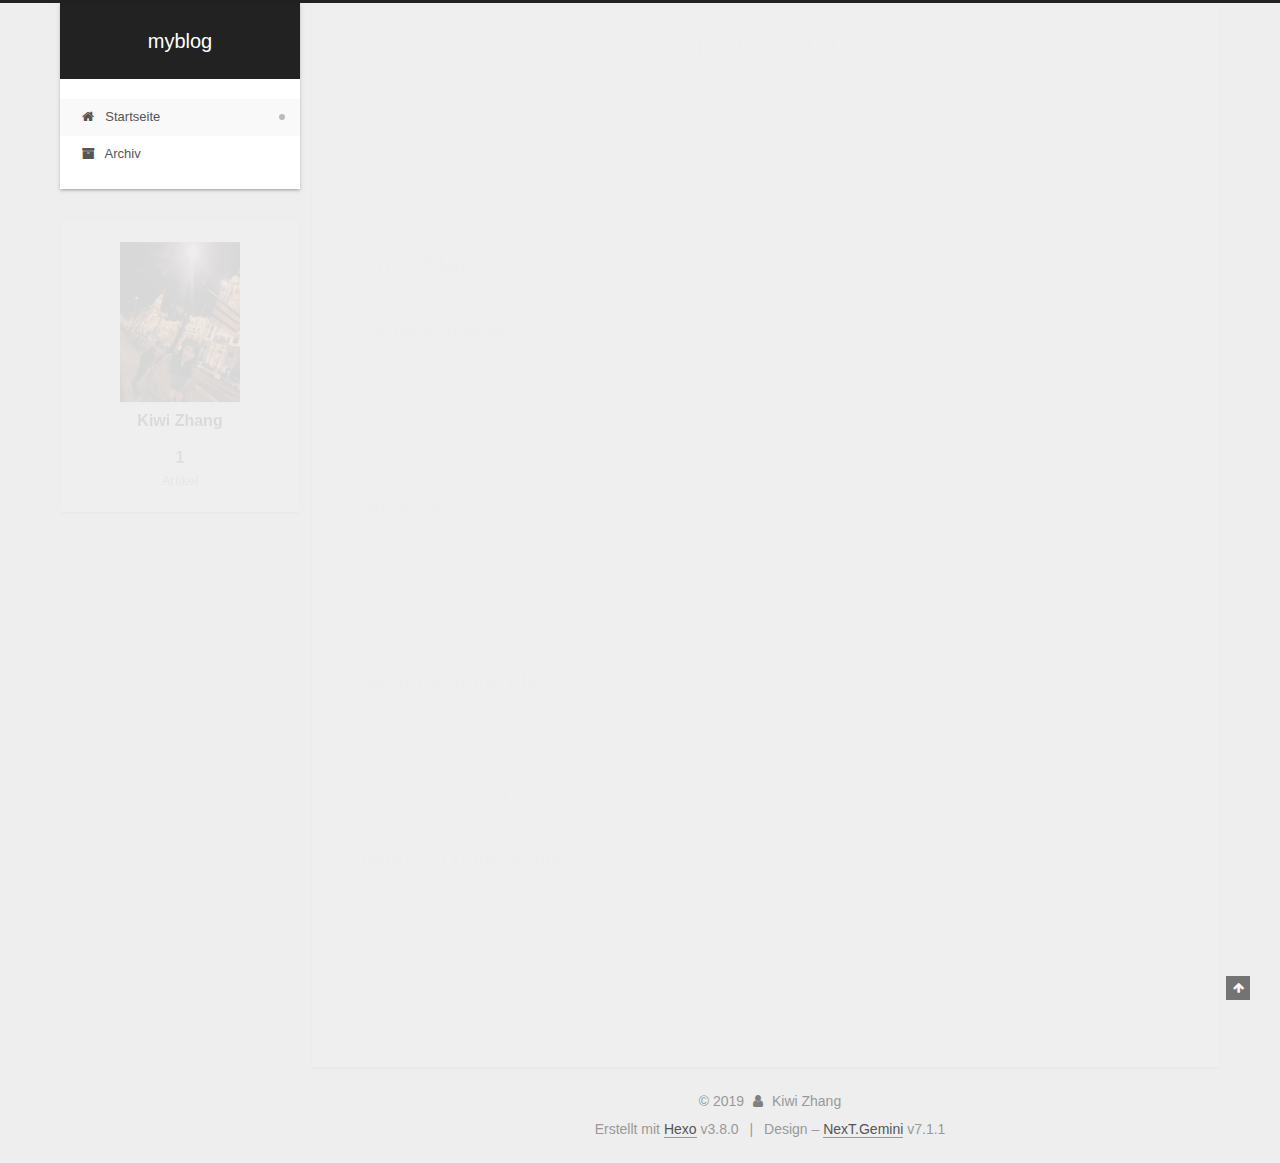
==== commit 753afda2: "Site updated: 2019-05-22 21:53:55" ====
--- a/index.html
+++ b/index.html
@@ -1,13 +1,101 @@
 <!DOCTYPE html>
-<html>
+
+
+
+
+
+
+
+
+
+
+
+
+  
+
+
+<html class="theme-next gemini use-motion" lang>
 <head><meta name="generator" content="Hexo 3.8.0">
-  <meta charset="utf-8">
-  
-  <meta name="renderer" content="webkit">
-  <meta http-equiv="X-UA-Compatible" content="IE=edge">
-  <link rel="dns-prefetch" href="http://yoursite.com">
-  <title>myblog</title>
-  <meta name="viewport" content="width=device-width, initial-scale=1, maximum-scale=1">
+  <meta charset="UTF-8">
+<meta http-equiv="X-UA-Compatible" content="IE=edge">
+<meta name="viewport" content="width=device-width, initial-scale=1, maximum-scale=2">
+<meta name="theme-color" content="#222">
+
+
+
+
+
+
+
+
+
+
+
+
+
+
+
+
+
+
+
+
+
+
+
+
+<link rel="stylesheet" href="/lib/font-awesome/css/font-awesome.min.css?v=4.6.2">
+
+<link rel="stylesheet" href="/css/main.css?v=7.1.1">
+
+
+  <link rel="apple-touch-icon" sizes="180x180" href="/images/apple-touch-icon-next.png?v=7.1.1">
+
+
+  <link rel="icon" type="image/png" sizes="32x32" href="/images/favicon-32x32-next.png?v=7.1.1">
+
+
+  <link rel="icon" type="image/png" sizes="16x16" href="/images/favicon-16x16-next.png?v=7.1.1">
+
+
+  <link rel="mask-icon" href="/images/logo.svg?v=7.1.1" color="#222">
+
+
+
+
+
+
+
+<script id="hexo.configurations">
+  var NexT = window.NexT || {};
+  var CONFIG = {
+    root: '/',
+    scheme: 'Gemini',
+    version: '7.1.1',
+    sidebar: {"position":"left","display":"post","offset":12,"onmobile":false,"dimmer":false},
+    back2top: true,
+    back2top_sidebar: false,
+    fancybox: false,
+    fastclick: false,
+    lazyload: false,
+    tabs: true,
+    motion: {"enable":true,"async":false,"transition":{"post_block":"fadeIn","post_header":"slideDownIn","post_body":"slideDownIn","coll_header":"slideLeftIn","sidebar":"slideUpIn"}},
+    algolia: {
+      applicationID: '',
+      apiKey: '',
+      indexName: '',
+      hits: {"per_page":10},
+      labels: {"input_placeholder":"Search for Posts","hits_empty":"We didn't find any results for the search: ${query}","hits_stats":"${hits} results found in ${time} ms"}
+    }
+  };
+</script>
+
+
+  
+
+
+
+
   <meta property="og:type" content="website">
 <meta property="og:title" content="myblog">
 <meta property="og:url" content="http://yoursite.com/index.html">
@@ -15,164 +103,272 @@
 <meta property="og:locale" content="default">
 <meta name="twitter:card" content="summary">
 <meta name="twitter:title" content="myblog">
-  
-    <link rel="alternative" href="/atom.xml" title="myblog" type="application/atom+xml">
-  
-  
-    <link rel="icon" href="/favicon.png">
-  
-  <link rel="stylesheet" type="text/css" href="/./main.0cf68a.css">
-  <style type="text/css">
-  
-    #container.show {
-      background: linear-gradient(200deg,#a0cfe4,#e8c37e);
-    }
+
+
+
+
+
+  
+  
+  <link rel="canonical" href="http://yoursite.com/">
+
+
+
+<script id="page.configurations">
+  CONFIG.page = {
+    sidebar: "",
+  };
+</script>
+
+  <title>myblog</title>
+  
+
+
+
+
+
+
+
+
+
+
+
+
+  <noscript>
+  <style>
+  .use-motion .motion-element,
+  .use-motion .brand,
+  .use-motion .menu-item,
+  .sidebar-inner,
+  .use-motion .post-block,
+  .use-motion .pagination,
+  .use-motion .comments,
+  .use-motion .post-header,
+  .use-motion .post-body,
+  .use-motion .collection-title { opacity: initial; }
+
+  .use-motion .logo,
+  .use-motion .site-title,
+  .use-motion .site-subtitle {
+    opacity: initial;
+    top: initial;
+  }
+
+  .use-motion .logo-line-before i { left: initial; }
+  .use-motion .logo-line-after i { right: initial; }
   </style>
-  
-
-  
+</noscript>
 
 </head>
-</html>
-<body>
-  <div id="container" q-class="show:isCtnShow">
-    <canvas id="anm-canvas" class="anm-canvas"></canvas>
-    <div class="left-col" q-class="show:isShow">
-      
-<div class="overlay" style="background: #4d4d4d"></div>
-<div class="intrude-less">
-	<header id="header" class="inner">
-		<a href="/" class="profilepic">
-			<img src class="js-avatar">
-		</a>
-		<hgroup>
-		  <h1 class="header-author"><a href="/">Kiwi Zhang</a></h1>
-		</hgroup>
-		
-
-		<nav class="header-menu">
-			<ul>
-			
-				<li><a href="/">主页</a></li>
-	        
-				<li><a href="/tags/随笔/">随笔</a></li>
-	        
-			</ul>
-		</nav>
-		<nav class="header-smart-menu">
-    		
-    			
-    			<a q-on="click: openSlider(e, 'innerArchive')" href="javascript:void(0)">所有文章</a>
-    			
-            
-    			
-    			<a q-on="click: openSlider(e, 'friends')" href="javascript:void(0)">友链</a>
-    			
-            
-    			
-    			<a q-on="click: openSlider(e, 'aboutme')" href="javascript:void(0)">关于我</a>
-    			
-            
-		</nav>
-		<nav class="header-nav">
-			<div class="social">
-				
-					<a class="github" target="_blank" href="#" title="github"><i class="icon-github"></i></a>
-		        
-					<a class="weibo" target="_blank" href="#" title="weibo"><i class="icon-weibo"></i></a>
-		        
-					<a class="rss" target="_blank" href="#" title="rss"><i class="icon-rss"></i></a>
-		        
-					<a class="zhihu" target="_blank" href="#" title="zhihu"><i class="icon-zhihu"></i></a>
-		        
-			</div>
-		</nav>
-	</header>		
+
+<body itemscope itemtype="http://schema.org/WebPage" lang="default">
+
+  
+  
+    
+  
+
+  <div class="container sidebar-position-left 
+  page-home">
+    <div class="headband"></div>
+
+    <header id="header" class="header" itemscope itemtype="http://schema.org/WPHeader">
+      <div class="header-inner"><div class="site-brand-wrapper">
+  <div class="site-meta">
+    
+
+    <div class="custom-logo-site-title">
+      <a href="/" class="brand" rel="start">
+        <span class="logo-line-before"><i></i></span>
+        <span class="site-title">myblog</span>
+        <span class="logo-line-after"><i></i></span>
+      </a>
+    </div>
+    
+    
+  </div>
+
+  <div class="site-nav-toggle">
+    <button aria-label="Navigationsleiste an/ausschalten">
+      <span class="btn-bar"></span>
+      <span class="btn-bar"></span>
+      <span class="btn-bar"></span>
+    </button>
+  </div>
 </div>
 
-    </div>
-    <div class="mid-col" q-class="show:isShow,hide:isShow|isFalse">
-      
-<nav id="mobile-nav">
-  	<div class="overlay js-overlay" style="background: #4d4d4d"></div>
-	<div class="btnctn js-mobile-btnctn">
-  		<div class="slider-trigger list" q-on="click: openSlider(e)"><i class="icon icon-sort"></i></div>
-	</div>
-	<div class="intrude-less">
-		<header id="header" class="inner">
-			<div class="profilepic">
-				<img src class="js-avatar">
-			</div>
-			<hgroup>
-			  <h1 class="header-author js-header-author">Kiwi Zhang</h1>
-			</hgroup>
-			
-			
-			
-				
-			
-				
-			
-			
-			
-			<nav class="header-nav">
-				<div class="social">
-					
-						<a class="github" target="_blank" href="#" title="github"><i class="icon-github"></i></a>
-			        
-						<a class="weibo" target="_blank" href="#" title="weibo"><i class="icon-weibo"></i></a>
-			        
-						<a class="rss" target="_blank" href="#" title="rss"><i class="icon-rss"></i></a>
-			        
-						<a class="zhihu" target="_blank" href="#" title="zhihu"><i class="icon-zhihu"></i></a>
-			        
-				</div>
-			</nav>
-
-			<nav class="header-menu js-header-menu">
-				<ul style="width: 50%">
-				
-				
-					<li style="width: 50%"><a href="/">主页</a></li>
-		        
-					<li style="width: 50%"><a href="/tags/随笔/">随笔</a></li>
-		        
-				</ul>
-			</nav>
-		</header>				
-	</div>
-	<div class="mobile-mask" style="display:none" q-show="isShow"></div>
+
+
+<nav class="site-nav">
+  
+    <ul id="menu" class="menu">
+      
+        
+        
+        
+          
+          <li class="menu-item menu-item-home menu-item-active">
+
+    
+    
+    
+      
+    
+
+    
+
+    <a href="/" rel="section"><i class="menu-item-icon fa fa-fw fa-home"></i> <br>Startseite</a>
+
+  </li>
+        
+        
+        
+          
+          <li class="menu-item menu-item-archives">
+
+    
+    
+    
+      
+    
+
+    
+
+    <a href="/archives/" rel="section"><i class="menu-item-icon fa fa-fw fa-archive"></i> <br>Archiv</a>
+
+  </li>
+
+      
+      
+    </ul>
+  
+
+  
+
+  
 </nav>
 
-      <div id="wrapper" class="body-wrap">
-        <div class="menu-l">
-          <div class="canvas-wrap">
-            <canvas data-colors="#eaeaea" data-sectionHeight="100" data-contentId="js-content" id="myCanvas1" class="anm-canvas"></canvas>
-          </div>
-          <div id="js-content" class="content-ll">
-            
-  
-    <article id="post-hello-world" class="article article-type-post  article-index" itemscope itemprop="blogPost">
-  <div class="article-inner">
-    
-      <header class="article-header">
-        
-  
-    <h1 itemprop="name">
-      <a class="article-title" href="/2019/05/19/hello-world/">Hello World</a>
-    </h1>
-  
-
-        
-        <a href="/2019/05/19/hello-world/" class="archive-article-date">
-  	<time datetime="2019-05-19T09:15:31.874Z" itemprop="datePublished"><i class="icon-calendar icon"></i>2019-05-19</time>
-</a>
-        
+
+
+  
+
+
+
+</div>
+    </header>
+
+    
+
+
+    <main id="main" class="main">
+      <div class="main-inner">
+        <div class="content-wrap">
+          
+            
+
+          
+          <div id="content" class="content">
+            
+  <section id="posts" class="posts-expand">
+    
+      
+
+  
+
+  
+  
+  
+
+  
+
+  <article class="post post-type-normal" itemscope itemtype="http://schema.org/Article">
+  
+  
+  
+  <div class="post-block">
+    <link itemprop="mainEntityOfPage" href="http://yoursite.com/2019/05/19/hello-world/">
+
+    <span hidden itemprop="author" itemscope itemtype="http://schema.org/Person">
+      <meta itemprop="name" content="Kiwi Zhang">
+      <meta itemprop="description" content>
+      <meta itemprop="image" content="/images/1.jpg">
+    </span>
+
+    <span hidden itemprop="publisher" itemscope itemtype="http://schema.org/Organization">
+      <meta itemprop="name" content="myblog">
+    </span>
+
+    
+      <header class="post-header">
+
+        
+        
+          <h1 class="post-title" itemprop="name headline">
+                
+                
+                <a href="/2019/05/19/hello-world/" class="post-title-link" itemprop="url">Hello World</a>
+              
+            
+          </h1>
+        
+
+        <div class="post-meta">
+          <span class="post-time">
+
+            
+            
+            
+
+            
+              <span class="post-meta-item-icon">
+                <i class="fa fa-calendar-o"></i>
+              </span>
+              
+                <span class="post-meta-item-text">Veröffentlicht am</span>
+              
+
+              
+                
+              
+
+              <time title="Erstellt: 2019-05-19 17:15:31" itemprop="dateCreated datePublished" datetime="2019-05-19T17:15:31+08:00">2019-05-19</time>
+            
+
+            
+          </span>
+
+          
+
+          
+            
+            
+          
+
+          
+          
+
+          
+
+          
+
+          
+
+        </div>
       </header>
     
-    <div class="article-entry" itemprop="articleBody">
-      
-        <p>Welcome to <a href="https://hexo.io/" target="_blank" rel="noopener">Hexo</a>! This is your very first post. Check <a href="https://hexo.io/docs/" target="_blank" rel="noopener">documentation</a> for more info. If you get any problems when using Hexo, you can find the answer in <a href="https://hexo.io/docs/troubleshooting.html" target="_blank" rel="noopener">troubleshooting</a> or you can ask me on <a href="https://github.com/hexojs/hexo/issues" target="_blank" rel="noopener">GitHub</a>.</p>
+
+    
+    
+    
+    <div class="post-body" itemprop="articleBody">
+
+      
+      
+
+      
+        
+          
+            <p>Welcome to <a href="https://hexo.io/" target="_blank" rel="noopener">Hexo</a>! This is your very first post. Check <a href="https://hexo.io/docs/" target="_blank" rel="noopener">documentation</a> for more info. If you get any problems when using Hexo, you can find the answer in <a href="https://hexo.io/docs/troubleshooting.html" target="_blank" rel="noopener">troubleshooting</a> or you can ask me on <a href="https://github.com/hexojs/hexo/issues" target="_blank" rel="noopener">GitHub</a>.</p>
 <h2 id="Quick-Start"><a href="#Quick-Start" class="headerlink" title="Quick Start"></a>Quick Start</h2><h3 id="Create-a-new-post"><a href="#Create-a-new-post" class="headerlink" title="Create a new post"></a>Create a new post</h3><figure class="highlight bash"><table><tr><td class="gutter"><pre><span class="line">1</span><br></pre></td><td class="code"><pre><span class="line">$ hexo new <span class="string">"My New Post"</span></span><br></pre></td></tr></table></figure>
 
 <p>More info: <a href="https://hexo.io/docs/writing.html" target="_blank" rel="noopener">Writing</a></p>
@@ -186,293 +382,301 @@
 
 <p>More info: <a href="https://hexo.io/docs/deployment.html" target="_blank" rel="noopener">Deployment</a></p>
 
-      
-
+          
+        
       
     </div>
-    <div class="article-info article-info-index">
-      
-      
-      
-
-      
-        <p class="article-more-link">
-          <a class="article-more-a" href="/2019/05/19/hello-world/">展开全文 >></a>
-        </p>
-      
-
-      
-      <div class="clearfix"></div>
+
+    
+
+    
+    
+    
+
+    
+
+    
+      
+    
+    
+
+    
+
+    <footer class="post-footer">
+      
+
+      
+
+      
+
+      
+      
+        <div class="post-eof"></div>
+      
+    </footer>
+  </div>
+  
+  
+  
+  </article>
+
+
+    
+  </section>
+
+  
+
+
+          </div>
+          
+
+        </div>
+        
+          
+  
+  <div class="sidebar-toggle">
+    <div class="sidebar-toggle-line-wrap">
+      <span class="sidebar-toggle-line sidebar-toggle-line-first"></span>
+      <span class="sidebar-toggle-line sidebar-toggle-line-middle"></span>
+      <span class="sidebar-toggle-line sidebar-toggle-line-last"></span>
     </div>
   </div>
-</article>
-
-<aside class="wrap-side-operation">
-    <div class="mod-side-operation">
-        
-        <div class="jump-container" id="js-jump-container" style="display:none;">
-            <a href="javascript:void(0)" class="mod-side-operation__jump-to-top">
-                <i class="icon-font icon-back"></i>
-            </a>
-            <div id="js-jump-plan-container" class="jump-plan-container" style="top: -11px;">
-                <i class="icon-font icon-plane jump-plane"></i>
-            </div>
-        </div>
-        
-        
-    </div>
-</aside>
-
-
-
-
-  
-  
-
-
+
+  <aside id="sidebar" class="sidebar">
+    <div class="sidebar-inner">
+
+      
+
+      
+
+      <div class="site-overview-wrap sidebar-panel sidebar-panel-active">
+        <div class="site-overview">
+          <div class="site-author motion-element" itemprop="author" itemscope itemtype="http://schema.org/Person">
+            
+              <img class="site-author-image" itemprop="image" src="/images/1.jpg" alt="Kiwi Zhang">
+            
+              <p class="site-author-name" itemprop="name">Kiwi Zhang</p>
+              <div class="site-description motion-element" itemprop="description"></div>
           </div>
+
+          
+            <nav class="site-state motion-element">
+              
+                <div class="site-state-item site-state-posts">
+                
+                  <a href="/archives/">
+                
+                    <span class="site-state-item-count">1</span>
+                    <span class="site-state-item-name">Artikel</span>
+                  </a>
+                </div>
+              
+
+              
+
+              
+            </nav>
+          
+
+          
+
+          
+
+          
+
+          
+
+          
+          
+
+          
+            
+          
+          
+
         </div>
       </div>
-      <footer id="footer">
-  <div class="outer">
-    <div id="footer-info">
-    	<div class="footer-left">
-    		&copy; 2019 Kiwi Zhang
-    	</div>
-      	<div class="footer-right">
-      		<a href="http://hexo.io/" target="_blank">Hexo</a>  Theme <a href="https://github.com/litten/hexo-theme-yilia" target="_blank">Yilia</a> by Litten
-      	</div>
+
+      
+
+      
+
     </div>
+  </aside>
+  
+
+
+        
+      </div>
+    </main>
+
+    <footer id="footer" class="footer">
+      <div class="footer-inner">
+        <div class="copyright">&copy; <span itemprop="copyrightYear">2019</span>
+  <span class="with-love" id="animate">
+    <i class="fa fa-user"></i>
+  </span>
+  <span class="author" itemprop="copyrightHolder">Kiwi Zhang</span>
+
+  
+
+  
+</div>
+
+
+  <div class="powered-by">Erstellt mit  <a href="https://hexo.io" class="theme-link" rel="noopener" target="_blank">Hexo</a> v3.8.0</div>
+
+
+
+  <span class="post-meta-divider">|</span>
+
+
+
+  <div class="theme-info">Design – <a href="https://theme-next.org" class="theme-link" rel="noopener" target="_blank">NexT.Gemini</a> v7.1.1</div>
+
+
+
+
+        
+
+
+
+
+
+
+
+
+        
+      </div>
+    </footer>
+
+    
+      <div class="back-to-top">
+        <i class="fa fa-arrow-up"></i>
+        
+      </div>
+    
+
+    
+
+    
+
+    
   </div>
-</footer>
-    </div>
-    <script>
-	var yiliaConfig = {
-		mathjax: false,
-		isHome: true,
-		isPost: false,
-		isArchive: false,
-		isTag: false,
-		isCategory: false,
-		open_in_new: false,
-		toc_hide_index: true,
-		root: "/",
-		innerArchive: true,
-		showTags: false
-	}
+
+  
+
+<script>
+  if (Object.prototype.toString.call(window.Promise) !== '[object Function]') {
+    window.Promise = null;
+  }
 </script>
 
-<script>!function(t){function n(e){if(r[e])return r[e].exports;var i=r[e]={exports:{},id:e,loaded:!1};return t[e].call(i.exports,i,i.exports,n),i.loaded=!0,i.exports}var r={};n.m=t,n.c=r,n.p="./",n(0)}([function(t,n,r){r(195),t.exports=r(191)},function(t,n,r){var e=r(3),i=r(52),o=r(27),u=r(28),c=r(53),f="prototype",a=function(t,n,r){var s,l,h,v,p=t&a.F,d=t&a.G,y=t&a.S,g=t&a.P,b=t&a.B,m=d?e:y?e[n]||(e[n]={}):(e[n]||{})[f],x=d?i:i[n]||(i[n]={}),w=x[f]||(x[f]={});d&&(r=n);for(s in r)l=!p&&m&&void 0!==m[s],h=(l?m:r)[s],v=b&&l?c(h,e):g&&"function"==typeof h?c(Function.call,h):h,m&&u(m,s,h,t&a.U),x[s]!=h&&o(x,s,v),g&&w[s]!=h&&(w[s]=h)};e.core=i,a.F=1,a.G=2,a.S=4,a.P=8,a.B=16,a.W=32,a.U=64,a.R=128,t.exports=a},function(t,n,r){var e=r(6);t.exports=function(t){if(!e(t))throw TypeError(t+" is not an object!");return t}},function(t,n){var r=t.exports="undefined"!=typeof window&&window.Math==Math?window:"undefined"!=typeof self&&self.Math==Math?self:Function("return this")();"number"==typeof __g&&(__g=r)},function(t,n){t.exports=function(t){try{return!!t()}catch(t){return!0}}},function(t,n){var r=t.exports="undefined"!=typeof window&&window.Math==Math?window:"undefined"!=typeof self&&self.Math==Math?self:Function("return this")();"number"==typeof __g&&(__g=r)},function(t,n){t.exports=function(t){return"object"==typeof t?null!==t:"function"==typeof t}},function(t,n,r){var e=r(126)("wks"),i=r(76),o=r(3).Symbol,u="function"==typeof o;(t.exports=function(t){return e[t]||(e[t]=u&&o[t]||(u?o:i)("Symbol."+t))}).store=e},function(t,n){var r={}.hasOwnProperty;t.exports=function(t,n){return r.call(t,n)}},function(t,n,r){var e=r(94),i=r(33);t.exports=function(t){return e(i(t))}},function(t,n,r){t.exports=!r(4)(function(){return 7!=Object.defineProperty({},"a",{get:function(){return 7}}).a})},function(t,n,r){var e=r(2),i=r(167),o=r(50),u=Object.defineProperty;n.f=r(10)?Object.defineProperty:function(t,n,r){if(e(t),n=o(n,!0),e(r),i)try{return u(t,n,r)}catch(t){}if("get"in r||"set"in r)throw TypeError("Accessors not supported!");return"value"in r&&(t[n]=r.value),t}},function(t,n,r){t.exports=!r(18)(function(){return 7!=Object.defineProperty({},"a",{get:function(){return 7}}).a})},function(t,n,r){var e=r(14),i=r(22);t.exports=r(12)?function(t,n,r){return e.f(t,n,i(1,r))}:function(t,n,r){return t[n]=r,t}},function(t,n,r){var e=r(20),i=r(58),o=r(42),u=Object.defineProperty;n.f=r(12)?Object.defineProperty:function(t,n,r){if(e(t),n=o(n,!0),e(r),i)try{return u(t,n,r)}catch(t){}if("get"in r||"set"in r)throw TypeError("Accessors not supported!");return"value"in r&&(t[n]=r.value),t}},function(t,n,r){var e=r(40)("wks"),i=r(23),o=r(5).Symbol,u="function"==typeof o;(t.exports=function(t){return e[t]||(e[t]=u&&o[t]||(u?o:i)("Symbol."+t))}).store=e},function(t,n,r){var e=r(67),i=Math.min;t.exports=function(t){return t>0?i(e(t),9007199254740991):0}},function(t,n,r){var e=r(46);t.exports=function(t){return Object(e(t))}},function(t,n){t.exports=function(t){try{return!!t()}catch(t){return!0}}},function(t,n,r){var e=r(63),i=r(34);t.exports=Object.keys||function(t){return e(t,i)}},function(t,n,r){var e=r(21);t.exports=function(t){if(!e(t))throw TypeError(t+" is not an object!");return t}},function(t,n){t.exports=function(t){return"object"==typeof t?null!==t:"function"==typeof t}},function(t,n){t.exports=function(t,n){return{enumerable:!(1&t),configurable:!(2&t),writable:!(4&t),value:n}}},function(t,n){var r=0,e=Math.random();t.exports=function(t){return"Symbol(".concat(void 0===t?"":t,")_",(++r+e).toString(36))}},function(t,n){var r={}.hasOwnProperty;t.exports=function(t,n){return r.call(t,n)}},function(t,n){var r=t.exports={version:"2.4.0"};"number"==typeof __e&&(__e=r)},function(t,n){t.exports=function(t){if("function"!=typeof t)throw TypeError(t+" is not a function!");return t}},function(t,n,r){var e=r(11),i=r(66);t.exports=r(10)?function(t,n,r){return e.f(t,n,i(1,r))}:function(t,n,r){return t[n]=r,t}},function(t,n,r){var e=r(3),i=r(27),o=r(24),u=r(76)("src"),c="toString",f=Function[c],a=(""+f).split(c);r(52).inspectSource=function(t){return f.call(t)},(t.exports=function(t,n,r,c){var f="function"==typeof r;f&&(o(r,"name")||i(r,"name",n)),t[n]!==r&&(f&&(o(r,u)||i(r,u,t[n]?""+t[n]:a.join(String(n)))),t===e?t[n]=r:c?t[n]?t[n]=r:i(t,n,r):(delete t[n],i(t,n,r)))})(Function.prototype,c,function(){return"function"==typeof this&&this[u]||f.call(this)})},function(t,n,r){var e=r(1),i=r(4),o=r(46),u=function(t,n,r,e){var i=String(o(t)),u="<"+n;return""!==r&&(u+=" "+r+'="'+String(e).replace(/"/g,"&quot;")+'"'),u+">"+i+"</"+n+">"};t.exports=function(t,n){var r={};r[t]=n(u),e(e.P+e.F*i(function(){var n=""[t]('"');return n!==n.toLowerCase()||n.split('"').length>3}),"String",r)}},function(t,n,r){var e=r(115),i=r(46);t.exports=function(t){return e(i(t))}},function(t,n,r){var e=r(116),i=r(66),o=r(30),u=r(50),c=r(24),f=r(167),a=Object.getOwnPropertyDescriptor;n.f=r(10)?a:function(t,n){if(t=o(t),n=u(n,!0),f)try{return a(t,n)}catch(t){}if(c(t,n))return i(!e.f.call(t,n),t[n])}},function(t,n,r){var e=r(24),i=r(17),o=r(145)("IE_PROTO"),u=Object.prototype;t.exports=Object.getPrototypeOf||function(t){return t=i(t),e(t,o)?t[o]:"function"==typeof t.constructor&&t instanceof t.constructor?t.constructor.prototype:t instanceof Object?u:null}},function(t,n){t.exports=function(t){if(void 0==t)throw TypeError("Can't call method on  "+t);return t}},function(t,n){t.exports="constructor,hasOwnProperty,isPrototypeOf,propertyIsEnumerable,toLocaleString,toString,valueOf".split(",")},function(t,n){t.exports={}},function(t,n){t.exports=!0},function(t,n){n.f={}.propertyIsEnumerable},function(t,n,r){var e=r(14).f,i=r(8),o=r(15)("toStringTag");t.exports=function(t,n,r){t&&!i(t=r?t:t.prototype,o)&&e(t,o,{configurable:!0,value:n})}},function(t,n,r){var e=r(40)("keys"),i=r(23);t.exports=function(t){return e[t]||(e[t]=i(t))}},function(t,n,r){var e=r(5),i="__core-js_shared__",o=e[i]||(e[i]={});t.exports=function(t){return o[t]||(o[t]={})}},function(t,n){var r=Math.ceil,e=Math.floor;t.exports=function(t){return isNaN(t=+t)?0:(t>0?e:r)(t)}},function(t,n,r){var e=r(21);t.exports=function(t,n){if(!e(t))return t;var r,i;if(n&&"function"==typeof(r=t.toString)&&!e(i=r.call(t)))return i;if("function"==typeof(r=t.valueOf)&&!e(i=r.call(t)))return i;if(!n&&"function"==typeof(r=t.toString)&&!e(i=r.call(t)))return i;throw TypeError("Can't convert object to primitive value")}},function(t,n,r){var e=r(5),i=r(25),o=r(36),u=r(44),c=r(14).f;t.exports=function(t){var n=i.Symbol||(i.Symbol=o?{}:e.Symbol||{});"_"==t.charAt(0)||t in n||c(n,t,{value:u.f(t)})}},function(t,n,r){n.f=r(15)},function(t,n){var r={}.toString;t.exports=function(t){return r.call(t).slice(8,-1)}},function(t,n){t.exports=function(t){if(void 0==t)throw TypeError("Can't call method on  "+t);return t}},function(t,n,r){var e=r(4);t.exports=function(t,n){return!!t&&e(function(){n?t.call(null,function(){},1):t.call(null)})}},function(t,n,r){var e=r(53),i=r(115),o=r(17),u=r(16),c=r(203);t.exports=function(t,n){var r=1==t,f=2==t,a=3==t,s=4==t,l=6==t,h=5==t||l,v=n||c;return function(n,c,p){for(var d,y,g=o(n),b=i(g),m=e(c,p,3),x=u(b.length),w=0,S=r?v(n,x):f?v(n,0):void 0;x>w;w++)if((h||w in b)&&(d=b[w],y=m(d,w,g),t))if(r)S[w]=y;else if(y)switch(t){case 3:return!0;case 5:return d;case 6:return w;case 2:S.push(d)}else if(s)return!1;return l?-1:a||s?s:S}}},function(t,n,r){var e=r(1),i=r(52),o=r(4);t.exports=function(t,n){var r=(i.Object||{})[t]||Object[t],u={};u[t]=n(r),e(e.S+e.F*o(function(){r(1)}),"Object",u)}},function(t,n,r){var e=r(6);t.exports=function(t,n){if(!e(t))return t;var r,i;if(n&&"function"==typeof(r=t.toString)&&!e(i=r.call(t)))return i;if("function"==typeof(r=t.valueOf)&&!e(i=r.call(t)))return i;if(!n&&"function"==typeof(r=t.toString)&&!e(i=r.call(t)))return i;throw TypeError("Can't convert object to primitive value")}},function(t,n,r){var e=r(5),i=r(25),o=r(91),u=r(13),c="prototype",f=function(t,n,r){var a,s,l,h=t&f.F,v=t&f.G,p=t&f.S,d=t&f.P,y=t&f.B,g=t&f.W,b=v?i:i[n]||(i[n]={}),m=b[c],x=v?e:p?e[n]:(e[n]||{})[c];v&&(r=n);for(a in r)(s=!h&&x&&void 0!==x[a])&&a in b||(l=s?x[a]:r[a],b[a]=v&&"function"!=typeof x[a]?r[a]:y&&s?o(l,e):g&&x[a]==l?function(t){var n=function(n,r,e){if(this instanceof t){switch(arguments.length){case 0:return new t;case 1:return new t(n);case 2:return new t(n,r)}return new t(n,r,e)}return t.apply(this,arguments)};return n[c]=t[c],n}(l):d&&"function"==typeof l?o(Function.call,l):l,d&&((b.virtual||(b.virtual={}))[a]=l,t&f.R&&m&&!m[a]&&u(m,a,l)))};f.F=1,f.G=2,f.S=4,f.P=8,f.B=16,f.W=32,f.U=64,f.R=128,t.exports=f},function(t,n){var r=t.exports={version:"2.4.0"};"number"==typeof __e&&(__e=r)},function(t,n,r){var e=r(26);t.exports=function(t,n,r){if(e(t),void 0===n)return t;switch(r){case 1:return function(r){return t.call(n,r)};case 2:return function(r,e){return t.call(n,r,e)};case 3:return function(r,e,i){return t.call(n,r,e,i)}}return function(){return t.apply(n,arguments)}}},function(t,n,r){var e=r(183),i=r(1),o=r(126)("metadata"),u=o.store||(o.store=new(r(186))),c=function(t,n,r){var i=u.get(t);if(!i){if(!r)return;u.set(t,i=new e)}var o=i.get(n);if(!o){if(!r)return;i.set(n,o=new e)}return o},f=function(t,n,r){var e=c(n,r,!1);return void 0!==e&&e.has(t)},a=function(t,n,r){var e=c(n,r,!1);return void 0===e?void 0:e.get(t)},s=function(t,n,r,e){c(r,e,!0).set(t,n)},l=function(t,n){var r=c(t,n,!1),e=[];return r&&r.forEach(function(t,n){e.push(n)}),e},h=function(t){return void 0===t||"symbol"==typeof t?t:String(t)},v=function(t){i(i.S,"Reflect",t)};t.exports={store:u,map:c,has:f,get:a,set:s,keys:l,key:h,exp:v}},function(t,n,r){"use strict";if(r(10)){var e=r(69),i=r(3),o=r(4),u=r(1),c=r(127),f=r(152),a=r(53),s=r(68),l=r(66),h=r(27),v=r(73),p=r(67),d=r(16),y=r(75),g=r(50),b=r(24),m=r(180),x=r(114),w=r(6),S=r(17),_=r(137),O=r(70),E=r(32),P=r(71).f,j=r(154),F=r(76),M=r(7),A=r(48),N=r(117),T=r(146),I=r(155),k=r(80),L=r(123),R=r(74),C=r(130),D=r(160),U=r(11),W=r(31),G=U.f,B=W.f,V=i.RangeError,z=i.TypeError,q=i.Uint8Array,K="ArrayBuffer",J="Shared"+K,Y="BYTES_PER_ELEMENT",H="prototype",$=Array[H],X=f.ArrayBuffer,Q=f.DataView,Z=A(0),tt=A(2),nt=A(3),rt=A(4),et=A(5),it=A(6),ot=N(!0),ut=N(!1),ct=I.values,ft=I.keys,at=I.entries,st=$.lastIndexOf,lt=$.reduce,ht=$.reduceRight,vt=$.join,pt=$.sort,dt=$.slice,yt=$.toString,gt=$.toLocaleString,bt=M("iterator"),mt=M("toStringTag"),xt=F("typed_constructor"),wt=F("def_constructor"),St=c.CONSTR,_t=c.TYPED,Ot=c.VIEW,Et="Wrong length!",Pt=A(1,function(t,n){return Tt(T(t,t[wt]),n)}),jt=o(function(){return 1===new q(new Uint16Array([1]).buffer)[0]}),Ft=!!q&&!!q[H].set&&o(function(){new q(1).set({})}),Mt=function(t,n){if(void 0===t)throw z(Et);var r=+t,e=d(t);if(n&&!m(r,e))throw V(Et);return e},At=function(t,n){var r=p(t);if(r<0||r%n)throw V("Wrong offset!");return r},Nt=function(t){if(w(t)&&_t in t)return t;throw z(t+" is not a typed array!")},Tt=function(t,n){if(!(w(t)&&xt in t))throw z("It is not a typed array constructor!");return new t(n)},It=function(t,n){return kt(T(t,t[wt]),n)},kt=function(t,n){for(var r=0,e=n.length,i=Tt(t,e);e>r;)i[r]=n[r++];return i},Lt=function(t,n,r){G(t,n,{get:function(){return this._d[r]}})},Rt=function(t){var n,r,e,i,o,u,c=S(t),f=arguments.length,s=f>1?arguments[1]:void 0,l=void 0!==s,h=j(c);if(void 0!=h&&!_(h)){for(u=h.call(c),e=[],n=0;!(o=u.next()).done;n++)e.push(o.value);c=e}for(l&&f>2&&(s=a(s,arguments[2],2)),n=0,r=d(c.length),i=Tt(this,r);r>n;n++)i[n]=l?s(c[n],n):c[n];return i},Ct=function(){for(var t=0,n=arguments.length,r=Tt(this,n);n>t;)r[t]=arguments[t++];return r},Dt=!!q&&o(function(){gt.call(new q(1))}),Ut=function(){return gt.apply(Dt?dt.call(Nt(this)):Nt(this),arguments)},Wt={copyWithin:function(t,n){return D.call(Nt(this),t,n,arguments.length>2?arguments[2]:void 0)},every:function(t){return rt(Nt(this),t,arguments.length>1?arguments[1]:void 0)},fill:function(t){return C.apply(Nt(this),arguments)},filter:function(t){return It(this,tt(Nt(this),t,arguments.length>1?arguments[1]:void 0))},find:function(t){return et(Nt(this),t,arguments.length>1?arguments[1]:void 0)},findIndex:function(t){return it(Nt(this),t,arguments.length>1?arguments[1]:void 0)},forEach:function(t){Z(Nt(this),t,arguments.length>1?arguments[1]:void 0)},indexOf:function(t){return ut(Nt(this),t,arguments.length>1?arguments[1]:void 0)},includes:function(t){return ot(Nt(this),t,arguments.length>1?arguments[1]:void 0)},join:function(t){return vt.apply(Nt(this),arguments)},lastIndexOf:function(t){return st.apply(Nt(this),arguments)},map:function(t){return Pt(Nt(this),t,arguments.length>1?arguments[1]:void 0)},reduce:function(t){return lt.apply(Nt(this),arguments)},reduceRight:function(t){return ht.apply(Nt(this),arguments)},reverse:function(){for(var t,n=this,r=Nt(n).length,e=Math.floor(r/2),i=0;i<e;)t=n[i],n[i++]=n[--r],n[r]=t;return n},some:function(t){return nt(Nt(this),t,arguments.length>1?arguments[1]:void 0)},sort:function(t){return pt.call(Nt(this),t)},subarray:function(t,n){var r=Nt(this),e=r.length,i=y(t,e);return new(T(r,r[wt]))(r.buffer,r.byteOffset+i*r.BYTES_PER_ELEMENT,d((void 0===n?e:y(n,e))-i))}},Gt=function(t,n){return It(this,dt.call(Nt(this),t,n))},Bt=function(t){Nt(this);var n=At(arguments[1],1),r=this.length,e=S(t),i=d(e.length),o=0;if(i+n>r)throw V(Et);for(;o<i;)this[n+o]=e[o++]},Vt={entries:function(){return at.call(Nt(this))},keys:function(){return ft.call(Nt(this))},values:function(){return ct.call(Nt(this))}},zt=function(t,n){return w(t)&&t[_t]&&"symbol"!=typeof n&&n in t&&String(+n)==String(n)},qt=function(t,n){return zt(t,n=g(n,!0))?l(2,t[n]):B(t,n)},Kt=function(t,n,r){return!(zt(t,n=g(n,!0))&&w(r)&&b(r,"value"))||b(r,"get")||b(r,"set")||r.configurable||b(r,"writable")&&!r.writable||b(r,"enumerable")&&!r.enumerable?G(t,n,r):(t[n]=r.value,t)};St||(W.f=qt,U.f=Kt),u(u.S+u.F*!St,"Object",{getOwnPropertyDescriptor:qt,defineProperty:Kt}),o(function(){yt.call({})})&&(yt=gt=function(){return vt.call(this)});var Jt=v({},Wt);v(Jt,Vt),h(Jt,bt,Vt.values),v(Jt,{slice:Gt,set:Bt,constructor:function(){},toString:yt,toLocaleString:Ut}),Lt(Jt,"buffer","b"),Lt(Jt,"byteOffset","o"),Lt(Jt,"byteLength","l"),Lt(Jt,"length","e"),G(Jt,mt,{get:function(){return this[_t]}}),t.exports=function(t,n,r,f){f=!!f;var a=t+(f?"Clamped":"")+"Array",l="Uint8Array"!=a,v="get"+t,p="set"+t,y=i[a],g=y||{},b=y&&E(y),m=!y||!c.ABV,S={},_=y&&y[H],j=function(t,r){var e=t._d;return e.v[v](r*n+e.o,jt)},F=function(t,r,e){var i=t._d;f&&(e=(e=Math.round(e))<0?0:e>255?255:255&e),i.v[p](r*n+i.o,e,jt)},M=function(t,n){G(t,n,{get:function(){return j(this,n)},set:function(t){return F(this,n,t)},enumerable:!0})};m?(y=r(function(t,r,e,i){s(t,y,a,"_d");var o,u,c,f,l=0,v=0;if(w(r)){if(!(r instanceof X||(f=x(r))==K||f==J))return _t in r?kt(y,r):Rt.call(y,r);o=r,v=At(e,n);var p=r.byteLength;if(void 0===i){if(p%n)throw V(Et);if((u=p-v)<0)throw V(Et)}else if((u=d(i)*n)+v>p)throw V(Et);c=u/n}else c=Mt(r,!0),u=c*n,o=new X(u);for(h(t,"_d",{b:o,o:v,l:u,e:c,v:new Q(o)});l<c;)M(t,l++)}),_=y[H]=O(Jt),h(_,"constructor",y)):L(function(t){new y(null),new y(t)},!0)||(y=r(function(t,r,e,i){s(t,y,a);var o;return w(r)?r instanceof X||(o=x(r))==K||o==J?void 0!==i?new g(r,At(e,n),i):void 0!==e?new g(r,At(e,n)):new g(r):_t in r?kt(y,r):Rt.call(y,r):new g(Mt(r,l))}),Z(b!==Function.prototype?P(g).concat(P(b)):P(g),function(t){t in y||h(y,t,g[t])}),y[H]=_,e||(_.constructor=y));var A=_[bt],N=!!A&&("values"==A.name||void 0==A.name),T=Vt.values;h(y,xt,!0),h(_,_t,a),h(_,Ot,!0),h(_,wt,y),(f?new y(1)[mt]==a:mt in _)||G(_,mt,{get:function(){return a}}),S[a]=y,u(u.G+u.W+u.F*(y!=g),S),u(u.S,a,{BYTES_PER_ELEMENT:n,from:Rt,of:Ct}),Y in _||h(_,Y,n),u(u.P,a,Wt),R(a),u(u.P+u.F*Ft,a,{set:Bt}),u(u.P+u.F*!N,a,Vt),u(u.P+u.F*(_.toString!=yt),a,{toString:yt}),u(u.P+u.F*o(function(){new y(1).slice()}),a,{slice:Gt}),u(u.P+u.F*(o(function(){return[1,2].toLocaleString()!=new y([1,2]).toLocaleString()})||!o(function(){_.toLocaleString.call([1,2])})),a,{toLocaleString:Ut}),k[a]=N?A:T,e||N||h(_,bt,T)}}else t.exports=function(){}},function(t,n){var r={}.toString;t.exports=function(t){return r.call(t).slice(8,-1)}},function(t,n,r){var e=r(21),i=r(5).document,o=e(i)&&e(i.createElement);t.exports=function(t){return o?i.createElement(t):{}}},function(t,n,r){t.exports=!r(12)&&!r(18)(function(){return 7!=Object.defineProperty(r(57)("div"),"a",{get:function(){return 7}}).a})},function(t,n,r){"use strict";var e=r(36),i=r(51),o=r(64),u=r(13),c=r(8),f=r(35),a=r(96),s=r(38),l=r(103),h=r(15)("iterator"),v=!([].keys&&"next"in[].keys()),p="keys",d="values",y=function(){return this};t.exports=function(t,n,r,g,b,m,x){a(r,n,g);var w,S,_,O=function(t){if(!v&&t in F)return F[t];switch(t){case p:case d:return function(){return new r(this,t)}}return function(){return new r(this,t)}},E=n+" Iterator",P=b==d,j=!1,F=t.prototype,M=F[h]||F["@@iterator"]||b&&F[b],A=M||O(b),N=b?P?O("entries"):A:void 0,T="Array"==n?F.entries||M:M;if(T&&(_=l(T.call(new t)))!==Object.prototype&&(s(_,E,!0),e||c(_,h)||u(_,h,y)),P&&M&&M.name!==d&&(j=!0,A=function(){return M.call(this)}),e&&!x||!v&&!j&&F[h]||u(F,h,A),f[n]=A,f[E]=y,b)if(w={values:P?A:O(d),keys:m?A:O(p),entries:N},x)for(S in w)S in F||o(F,S,w[S]);else i(i.P+i.F*(v||j),n,w);return w}},function(t,n,r){var e=r(20),i=r(100),o=r(34),u=r(39)("IE_PROTO"),c=function(){},f="prototype",a=function(){var t,n=r(57)("iframe"),e=o.length;for(n.style.display="none",r(93).appendChild(n),n.src="javascript:",t=n.contentWindow.document,t.open(),t.write("<script>document.F=Object<\/script>"),t.close(),a=t.F;e--;)delete a[f][o[e]];return a()};t.exports=Object.create||function(t,n){var r;return null!==t?(c[f]=e(t),r=new c,c[f]=null,r[u]=t):r=a(),void 0===n?r:i(r,n)}},function(t,n,r){var e=r(63),i=r(34).concat("length","prototype");n.f=Object.getOwnPropertyNames||function(t){return e(t,i)}},function(t,n){n.f=Object.getOwnPropertySymbols},function(t,n,r){var e=r(8),i=r(9),o=r(90)(!1),u=r(39)("IE_PROTO");t.exports=function(t,n){var r,c=i(t),f=0,a=[];for(r in c)r!=u&&e(c,r)&&a.push(r);for(;n.length>f;)e(c,r=n[f++])&&(~o(a,r)||a.push(r));return a}},function(t,n,r){t.exports=r(13)},function(t,n,r){var e=r(76)("meta"),i=r(6),o=r(24),u=r(11).f,c=0,f=Object.isExtensible||function(){return!0},a=!r(4)(function(){return f(Object.preventExtensions({}))}),s=function(t){u(t,e,{value:{i:"O"+ ++c,w:{}}})},l=function(t,n){if(!i(t))return"symbol"==typeof t?t:("string"==typeof t?"S":"P")+t;if(!o(t,e)){if(!f(t))return"F";if(!n)return"E";s(t)}return t[e].i},h=function(t,n){if(!o(t,e)){if(!f(t))return!0;if(!n)return!1;s(t)}return t[e].w},v=function(t){return a&&p.NEED&&f(t)&&!o(t,e)&&s(t),t},p=t.exports={KEY:e,NEED:!1,fastKey:l,getWeak:h,onFreeze:v}},function(t,n){t.exports=function(t,n){return{enumerable:!(1&t),configurable:!(2&t),writable:!(4&t),value:n}}},function(t,n){var r=Math.ceil,e=Math.floor;t.exports=function(t){return isNaN(t=+t)?0:(t>0?e:r)(t)}},function(t,n){t.exports=function(t,n,r,e){if(!(t instanceof n)||void 0!==e&&e in t)throw TypeError(r+": incorrect invocation!");return t}},function(t,n){t.exports=!1},function(t,n,r){var e=r(2),i=r(173),o=r(133),u=r(145)("IE_PROTO"),c=function(){},f="prototype",a=function(){var t,n=r(132)("iframe"),e=o.length;for(n.style.display="none",r(135).appendChild(n),n.src="javascript:",t=n.contentWindow.document,t.open(),t.write("<script>document.F=Object<\/script>"),t.close(),a=t.F;e--;)delete a[f][o[e]];return a()};t.exports=Object.create||function(t,n){var r;return null!==t?(c[f]=e(t),r=new c,c[f]=null,r[u]=t):r=a(),void 0===n?r:i(r,n)}},function(t,n,r){var e=r(175),i=r(133).concat("length","prototype");n.f=Object.getOwnPropertyNames||function(t){return e(t,i)}},function(t,n,r){var e=r(175),i=r(133);t.exports=Object.keys||function(t){return e(t,i)}},function(t,n,r){var e=r(28);t.exports=function(t,n,r){for(var i in n)e(t,i,n[i],r);return t}},function(t,n,r){"use strict";var e=r(3),i=r(11),o=r(10),u=r(7)("species");t.exports=function(t){var n=e[t];o&&n&&!n[u]&&i.f(n,u,{configurable:!0,get:function(){return this}})}},function(t,n,r){var e=r(67),i=Math.max,o=Math.min;t.exports=function(t,n){return t=e(t),t<0?i(t+n,0):o(t,n)}},function(t,n){var r=0,e=Math.random();t.exports=function(t){return"Symbol(".concat(void 0===t?"":t,")_",(++r+e).toString(36))}},function(t,n,r){var e=r(33);t.exports=function(t){return Object(e(t))}},function(t,n,r){var e=r(7)("unscopables"),i=Array.prototype;void 0==i[e]&&r(27)(i,e,{}),t.exports=function(t){i[e][t]=!0}},function(t,n,r){var e=r(53),i=r(169),o=r(137),u=r(2),c=r(16),f=r(154),a={},s={},n=t.exports=function(t,n,r,l,h){var v,p,d,y,g=h?function(){return t}:f(t),b=e(r,l,n?2:1),m=0;if("function"!=typeof g)throw TypeError(t+" is not iterable!");if(o(g)){for(v=c(t.length);v>m;m++)if((y=n?b(u(p=t[m])[0],p[1]):b(t[m]))===a||y===s)return y}else for(d=g.call(t);!(p=d.next()).done;)if((y=i(d,b,p.value,n))===a||y===s)return y};n.BREAK=a,n.RETURN=s},function(t,n){t.exports={}},function(t,n,r){var e=r(11).f,i=r(24),o=r(7)("toStringTag");t.exports=function(t,n,r){t&&!i(t=r?t:t.prototype,o)&&e(t,o,{configurable:!0,value:n})}},function(t,n,r){var e=r(1),i=r(46),o=r(4),u=r(150),c="["+u+"]",f="​-",a=RegExp("^"+c+c+"*"),s=RegExp(c+c+"*$"),l=function(t,n,r){var i={},c=o(function(){return!!u[t]()||f[t]()!=f}),a=i[t]=c?n(h):u[t];r&&(i[r]=a),e(e.P+e.F*c,"String",i)},h=l.trim=function(t,n){return t=String(i(t)),1&n&&(t=t.replace(a,"")),2&n&&(t=t.replace(s,"")),t};t.exports=l},function(t,n,r){t.exports={default:r(86),__esModule:!0}},function(t,n,r){t.exports={default:r(87),__esModule:!0}},function(t,n,r){"use strict";function e(t){return t&&t.__esModule?t:{default:t}}n.__esModule=!0;var i=r(84),o=e(i),u=r(83),c=e(u),f="function"==typeof c.default&&"symbol"==typeof o.default?function(t){return typeof t}:function(t){return t&&"function"==typeof c.default&&t.constructor===c.default&&t!==c.default.prototype?"symbol":typeof t};n.default="function"==typeof c.default&&"symbol"===f(o.default)?function(t){return void 0===t?"undefined":f(t)}:function(t){return t&&"function"==typeof c.default&&t.constructor===c.default&&t!==c.default.prototype?"symbol":void 0===t?"undefined":f(t)}},function(t,n,r){r(110),r(108),r(111),r(112),t.exports=r(25).Symbol},function(t,n,r){r(109),r(113),t.exports=r(44).f("iterator")},function(t,n){t.exports=function(t){if("function"!=typeof t)throw TypeError(t+" is not a function!");return t}},function(t,n){t.exports=function(){}},function(t,n,r){var e=r(9),i=r(106),o=r(105);t.exports=function(t){return function(n,r,u){var c,f=e(n),a=i(f.length),s=o(u,a);if(t&&r!=r){for(;a>s;)if((c=f[s++])!=c)return!0}else for(;a>s;s++)if((t||s in f)&&f[s]===r)return t||s||0;return!t&&-1}}},function(t,n,r){var e=r(88);t.exports=function(t,n,r){if(e(t),void 0===n)return t;switch(r){case 1:return function(r){return t.call(n,r)};case 2:return function(r,e){return t.call(n,r,e)};case 3:return function(r,e,i){return t.call(n,r,e,i)}}return function(){return t.apply(n,arguments)}}},function(t,n,r){var e=r(19),i=r(62),o=r(37);t.exports=function(t){var n=e(t),r=i.f;if(r)for(var u,c=r(t),f=o.f,a=0;c.length>a;)f.call(t,u=c[a++])&&n.push(u);return n}},function(t,n,r){t.exports=r(5).document&&document.documentElement},function(t,n,r){var e=r(56);t.exports=Object("z").propertyIsEnumerable(0)?Object:function(t){return"String"==e(t)?t.split(""):Object(t)}},function(t,n,r){var e=r(56);t.exports=Array.isArray||function(t){return"Array"==e(t)}},function(t,n,r){"use strict";var e=r(60),i=r(22),o=r(38),u={};r(13)(u,r(15)("iterator"),function(){return this}),t.exports=function(t,n,r){t.prototype=e(u,{next:i(1,r)}),o(t,n+" Iterator")}},function(t,n){t.exports=function(t,n){return{value:n,done:!!t}}},function(t,n,r){var e=r(19),i=r(9);t.exports=function(t,n){for(var r,o=i(t),u=e(o),c=u.length,f=0;c>f;)if(o[r=u[f++]]===n)return r}},function(t,n,r){var e=r(23)("meta"),i=r(21),o=r(8),u=r(14).f,c=0,f=Object.isExtensible||function(){return!0},a=!r(18)(function(){return f(Object.preventExtensions({}))}),s=function(t){u(t,e,{value:{i:"O"+ ++c,w:{}}})},l=function(t,n){if(!i(t))return"symbol"==typeof t?t:("string"==typeof t?"S":"P")+t;if(!o(t,e)){if(!f(t))return"F";if(!n)return"E";s(t)}return t[e].i},h=function(t,n){if(!o(t,e)){if(!f(t))return!0;if(!n)return!1;s(t)}return t[e].w},v=function(t){return a&&p.NEED&&f(t)&&!o(t,e)&&s(t),t},p=t.exports={KEY:e,NEED:!1,fastKey:l,getWeak:h,onFreeze:v}},function(t,n,r){var e=r(14),i=r(20),o=r(19);t.exports=r(12)?Object.defineProperties:function(t,n){i(t);for(var r,u=o(n),c=u.length,f=0;c>f;)e.f(t,r=u[f++],n[r]);return t}},function(t,n,r){var e=r(37),i=r(22),o=r(9),u=r(42),c=r(8),f=r(58),a=Object.getOwnPropertyDescriptor;n.f=r(12)?a:function(t,n){if(t=o(t),n=u(n,!0),f)try{return a(t,n)}catch(t){}if(c(t,n))return i(!e.f.call(t,n),t[n])}},function(t,n,r){var e=r(9),i=r(61).f,o={}.toString,u="object"==typeof window&&window&&Object.getOwnPropertyNames?Object.getOwnPropertyNames(window):[],c=function(t){try{return i(t)}catch(t){return u.slice()}};t.exports.f=function(t){return u&&"[object Window]"==o.call(t)?c(t):i(e(t))}},function(t,n,r){var e=r(8),i=r(77),o=r(39)("IE_PROTO"),u=Object.prototype;t.exports=Object.getPrototypeOf||function(t){return t=i(t),e(t,o)?t[o]:"function"==typeof t.constructor&&t instanceof t.constructor?t.constructor.prototype:t instanceof Object?u:null}},function(t,n,r){var e=r(41),i=r(33);t.exports=function(t){return function(n,r){var o,u,c=String(i(n)),f=e(r),a=c.length;return f<0||f>=a?t?"":void 0:(o=c.charCodeAt(f),o<55296||o>56319||f+1===a||(u=c.charCodeAt(f+1))<56320||u>57343?t?c.charAt(f):o:t?c.slice(f,f+2):u-56320+(o-55296<<10)+65536)}}},function(t,n,r){var e=r(41),i=Math.max,o=Math.min;t.exports=function(t,n){return t=e(t),t<0?i(t+n,0):o(t,n)}},function(t,n,r){var e=r(41),i=Math.min;t.exports=function(t){return t>0?i(e(t),9007199254740991):0}},function(t,n,r){"use strict";var e=r(89),i=r(97),o=r(35),u=r(9);t.exports=r(59)(Array,"Array",function(t,n){this._t=u(t),this._i=0,this._k=n},function(){var t=this._t,n=this._k,r=this._i++;return!t||r>=t.length?(this._t=void 0,i(1)):"keys"==n?i(0,r):"values"==n?i(0,t[r]):i(0,[r,t[r]])},"values"),o.Arguments=o.Array,e("keys"),e("values"),e("entries")},function(t,n){},function(t,n,r){"use strict";var e=r(104)(!0);r(59)(String,"String",function(t){this._t=String(t),this._i=0},function(){var t,n=this._t,r=this._i;return r>=n.length?{value:void 0,done:!0}:(t=e(n,r),this._i+=t.length,{value:t,done:!1})})},function(t,n,r){"use strict";var e=r(5),i=r(8),o=r(12),u=r(51),c=r(64),f=r(99).KEY,a=r(18),s=r(40),l=r(38),h=r(23),v=r(15),p=r(44),d=r(43),y=r(98),g=r(92),b=r(95),m=r(20),x=r(9),w=r(42),S=r(22),_=r(60),O=r(102),E=r(101),P=r(14),j=r(19),F=E.f,M=P.f,A=O.f,N=e.Symbol,T=e.JSON,I=T&&T.stringify,k="prototype",L=v("_hidden"),R=v("toPrimitive"),C={}.propertyIsEnumerable,D=s("symbol-registry"),U=s("symbols"),W=s("op-symbols"),G=Object[k],B="function"==typeof N,V=e.QObject,z=!V||!V[k]||!V[k].findChild,q=o&&a(function(){return 7!=_(M({},"a",{get:function(){return M(this,"a",{value:7}).a}})).a})?function(t,n,r){var e=F(G,n);e&&delete G[n],M(t,n,r),e&&t!==G&&M(G,n,e)}:M,K=function(t){var n=U[t]=_(N[k]);return n._k=t,n},J=B&&"symbol"==typeof N.iterator?function(t){return"symbol"==typeof t}:function(t){return t instanceof N},Y=function(t,n,r){return t===G&&Y(W,n,r),m(t),n=w(n,!0),m(r),i(U,n)?(r.enumerable?(i(t,L)&&t[L][n]&&(t[L][n]=!1),r=_(r,{enumerable:S(0,!1)})):(i(t,L)||M(t,L,S(1,{})),t[L][n]=!0),q(t,n,r)):M(t,n,r)},H=function(t,n){m(t);for(var r,e=g(n=x(n)),i=0,o=e.length;o>i;)Y(t,r=e[i++],n[r]);return t},$=function(t,n){return void 0===n?_(t):H(_(t),n)},X=function(t){var n=C.call(this,t=w(t,!0));return!(this===G&&i(U,t)&&!i(W,t))&&(!(n||!i(this,t)||!i(U,t)||i(this,L)&&this[L][t])||n)},Q=function(t,n){if(t=x(t),n=w(n,!0),t!==G||!i(U,n)||i(W,n)){var r=F(t,n);return!r||!i(U,n)||i(t,L)&&t[L][n]||(r.enumerable=!0),r}},Z=function(t){for(var n,r=A(x(t)),e=[],o=0;r.length>o;)i(U,n=r[o++])||n==L||n==f||e.push(n);return e},tt=function(t){for(var n,r=t===G,e=A(r?W:x(t)),o=[],u=0;e.length>u;)!i(U,n=e[u++])||r&&!i(G,n)||o.push(U[n]);return o};B||(N=function(){if(this instanceof N)throw TypeError("Symbol is not a constructor!");var t=h(arguments.length>0?arguments[0]:void 0),n=function(r){this===G&&n.call(W,r),i(this,L)&&i(this[L],t)&&(this[L][t]=!1),q(this,t,S(1,r))};return o&&z&&q(G,t,{configurable:!0,set:n}),K(t)},c(N[k],"toString",function(){return this._k}),E.f=Q,P.f=Y,r(61).f=O.f=Z,r(37).f=X,r(62).f=tt,o&&!r(36)&&c(G,"propertyIsEnumerable",X,!0),p.f=function(t){return K(v(t))}),u(u.G+u.W+u.F*!B,{Symbol:N});for(var nt="hasInstance,isConcatSpreadable,iterator,match,replace,search,species,split,toPrimitive,toStringTag,unscopables".split(","),rt=0;nt.length>rt;)v(nt[rt++]);for(var nt=j(v.store),rt=0;nt.length>rt;)d(nt[rt++]);u(u.S+u.F*!B,"Symbol",{for:function(t){return i(D,t+="")?D[t]:D[t]=N(t)},keyFor:function(t){if(J(t))return y(D,t);throw TypeError(t+" is not a symbol!")},useSetter:function(){z=!0},useSimple:function(){z=!1}}),u(u.S+u.F*!B,"Object",{create:$,defineProperty:Y,defineProperties:H,getOwnPropertyDescriptor:Q,getOwnPropertyNames:Z,getOwnPropertySymbols:tt}),T&&u(u.S+u.F*(!B||a(function(){var t=N();return"[null]"!=I([t])||"{}"!=I({a:t})||"{}"!=I(Object(t))})),"JSON",{stringify:function(t){if(void 0!==t&&!J(t)){for(var n,r,e=[t],i=1;arguments.length>i;)e.push(arguments[i++]);return n=e[1],"function"==typeof n&&(r=n),!r&&b(n)||(n=function(t,n){if(r&&(n=r.call(this,t,n)),!J(n))return n}),e[1]=n,I.apply(T,e)}}}),N[k][R]||r(13)(N[k],R,N[k].valueOf),l(N,"Symbol"),l(Math,"Math",!0),l(e.JSON,"JSON",!0)},function(t,n,r){r(43)("asyncIterator")},function(t,n,r){r(43)("observable")},function(t,n,r){r(107);for(var e=r(5),i=r(13),o=r(35),u=r(15)("toStringTag"),c=["NodeList","DOMTokenList","MediaList","StyleSheetList","CSSRuleList"],f=0;f<5;f++){var a=c[f],s=e[a],l=s&&s.prototype;l&&!l[u]&&i(l,u,a),o[a]=o.Array}},function(t,n,r){var e=r(45),i=r(7)("toStringTag"),o="Arguments"==e(function(){return arguments}()),u=function(t,n){try{return t[n]}catch(t){}};t.exports=function(t){var n,r,c;return void 0===t?"Undefined":null===t?"Null":"string"==typeof(r=u(n=Object(t),i))?r:o?e(n):"Object"==(c=e(n))&&"function"==typeof n.callee?"Arguments":c}},function(t,n,r){var e=r(45);t.exports=Object("z").propertyIsEnumerable(0)?Object:function(t){return"String"==e(t)?t.split(""):Object(t)}},function(t,n){n.f={}.propertyIsEnumerable},function(t,n,r){var e=r(30),i=r(16),o=r(75);t.exports=function(t){return function(n,r,u){var c,f=e(n),a=i(f.length),s=o(u,a);if(t&&r!=r){for(;a>s;)if((c=f[s++])!=c)return!0}else for(;a>s;s++)if((t||s in f)&&f[s]===r)return t||s||0;return!t&&-1}}},function(t,n,r){"use strict";var e=r(3),i=r(1),o=r(28),u=r(73),c=r(65),f=r(79),a=r(68),s=r(6),l=r(4),h=r(123),v=r(81),p=r(136);t.exports=function(t,n,r,d,y,g){var b=e[t],m=b,x=y?"set":"add",w=m&&m.prototype,S={},_=function(t){var n=w[t];o(w,t,"delete"==t?function(t){return!(g&&!s(t))&&n.call(this,0===t?0:t)}:"has"==t?function(t){return!(g&&!s(t))&&n.call(this,0===t?0:t)}:"get"==t?function(t){return g&&!s(t)?void 0:n.call(this,0===t?0:t)}:"add"==t?function(t){return n.call(this,0===t?0:t),this}:function(t,r){return n.call(this,0===t?0:t,r),this})};if("function"==typeof m&&(g||w.forEach&&!l(function(){(new m).entries().next()}))){var O=new m,E=O[x](g?{}:-0,1)!=O,P=l(function(){O.has(1)}),j=h(function(t){new m(t)}),F=!g&&l(function(){for(var t=new m,n=5;n--;)t[x](n,n);return!t.has(-0)});j||(m=n(function(n,r){a(n,m,t);var e=p(new b,n,m);return void 0!=r&&f(r,y,e[x],e),e}),m.prototype=w,w.constructor=m),(P||F)&&(_("delete"),_("has"),y&&_("get")),(F||E)&&_(x),g&&w.clear&&delete w.clear}else m=d.getConstructor(n,t,y,x),u(m.prototype,r),c.NEED=!0;return v(m,t),S[t]=m,i(i.G+i.W+i.F*(m!=b),S),g||d.setStrong(m,t,y),m}},function(t,n,r){"use strict";var e=r(27),i=r(28),o=r(4),u=r(46),c=r(7);t.exports=function(t,n,r){var f=c(t),a=r(u,f,""[t]),s=a[0],l=a[1];o(function(){var n={};return n[f]=function(){return 7},7!=""[t](n)})&&(i(String.prototype,t,s),e(RegExp.prototype,f,2==n?function(t,n){return l.call(t,this,n)}:function(t){return l.call(t,this)}))}
-},function(t,n,r){"use strict";var e=r(2);t.exports=function(){var t=e(this),n="";return t.global&&(n+="g"),t.ignoreCase&&(n+="i"),t.multiline&&(n+="m"),t.unicode&&(n+="u"),t.sticky&&(n+="y"),n}},function(t,n){t.exports=function(t,n,r){var e=void 0===r;switch(n.length){case 0:return e?t():t.call(r);case 1:return e?t(n[0]):t.call(r,n[0]);case 2:return e?t(n[0],n[1]):t.call(r,n[0],n[1]);case 3:return e?t(n[0],n[1],n[2]):t.call(r,n[0],n[1],n[2]);case 4:return e?t(n[0],n[1],n[2],n[3]):t.call(r,n[0],n[1],n[2],n[3])}return t.apply(r,n)}},function(t,n,r){var e=r(6),i=r(45),o=r(7)("match");t.exports=function(t){var n;return e(t)&&(void 0!==(n=t[o])?!!n:"RegExp"==i(t))}},function(t,n,r){var e=r(7)("iterator"),i=!1;try{var o=[7][e]();o.return=function(){i=!0},Array.from(o,function(){throw 2})}catch(t){}t.exports=function(t,n){if(!n&&!i)return!1;var r=!1;try{var o=[7],u=o[e]();u.next=function(){return{done:r=!0}},o[e]=function(){return u},t(o)}catch(t){}return r}},function(t,n,r){t.exports=r(69)||!r(4)(function(){var t=Math.random();__defineSetter__.call(null,t,function(){}),delete r(3)[t]})},function(t,n){n.f=Object.getOwnPropertySymbols},function(t,n,r){var e=r(3),i="__core-js_shared__",o=e[i]||(e[i]={});t.exports=function(t){return o[t]||(o[t]={})}},function(t,n,r){for(var e,i=r(3),o=r(27),u=r(76),c=u("typed_array"),f=u("view"),a=!(!i.ArrayBuffer||!i.DataView),s=a,l=0,h="Int8Array,Uint8Array,Uint8ClampedArray,Int16Array,Uint16Array,Int32Array,Uint32Array,Float32Array,Float64Array".split(",");l<9;)(e=i[h[l++]])?(o(e.prototype,c,!0),o(e.prototype,f,!0)):s=!1;t.exports={ABV:a,CONSTR:s,TYPED:c,VIEW:f}},function(t,n){"use strict";var r={versions:function(){var t=window.navigator.userAgent;return{trident:t.indexOf("Trident")>-1,presto:t.indexOf("Presto")>-1,webKit:t.indexOf("AppleWebKit")>-1,gecko:t.indexOf("Gecko")>-1&&-1==t.indexOf("KHTML"),mobile:!!t.match(/AppleWebKit.*Mobile.*/),ios:!!t.match(/\(i[^;]+;( U;)? CPU.+Mac OS X/),android:t.indexOf("Android")>-1||t.indexOf("Linux")>-1,iPhone:t.indexOf("iPhone")>-1||t.indexOf("Mac")>-1,iPad:t.indexOf("iPad")>-1,webApp:-1==t.indexOf("Safari"),weixin:-1==t.indexOf("MicroMessenger")}}()};t.exports=r},function(t,n,r){"use strict";var e=r(85),i=function(t){return t&&t.__esModule?t:{default:t}}(e),o=function(){function t(t,n,e){return n||e?String.fromCharCode(n||e):r[t]||t}function n(t){return e[t]}var r={"&quot;":'"',"&lt;":"<","&gt;":">","&amp;":"&","&nbsp;":" "},e={};for(var u in r)e[r[u]]=u;return r["&apos;"]="'",e["'"]="&#39;",{encode:function(t){return t?(""+t).replace(/['<> "&]/g,n).replace(/\r?\n/g,"<br/>").replace(/\s/g,"&nbsp;"):""},decode:function(n){return n?(""+n).replace(/<br\s*\/?>/gi,"\n").replace(/&quot;|&lt;|&gt;|&amp;|&nbsp;|&apos;|&#(\d+);|&#(\d+)/g,t).replace(/\u00a0/g," "):""},encodeBase16:function(t){if(!t)return t;t+="";for(var n=[],r=0,e=t.length;e>r;r++)n.push(t.charCodeAt(r).toString(16).toUpperCase());return n.join("")},encodeBase16forJSON:function(t){if(!t)return t;t=t.replace(/[\u4E00-\u9FBF]/gi,function(t){return escape(t).replace("%u","\\u")});for(var n=[],r=0,e=t.length;e>r;r++)n.push(t.charCodeAt(r).toString(16).toUpperCase());return n.join("")},decodeBase16:function(t){if(!t)return t;t+="";for(var n=[],r=0,e=t.length;e>r;r+=2)n.push(String.fromCharCode("0x"+t.slice(r,r+2)));return n.join("")},encodeObject:function(t){if(t instanceof Array)for(var n=0,r=t.length;r>n;n++)t[n]=o.encodeObject(t[n]);else if("object"==(void 0===t?"undefined":(0,i.default)(t)))for(var e in t)t[e]=o.encodeObject(t[e]);else if("string"==typeof t)return o.encode(t);return t},loadScript:function(t){var n=document.createElement("script");document.getElementsByTagName("body")[0].appendChild(n),n.setAttribute("src",t)},addLoadEvent:function(t){var n=window.onload;"function"!=typeof window.onload?window.onload=t:window.onload=function(){n(),t()}}}}();t.exports=o},function(t,n,r){"use strict";var e=r(17),i=r(75),o=r(16);t.exports=function(t){for(var n=e(this),r=o(n.length),u=arguments.length,c=i(u>1?arguments[1]:void 0,r),f=u>2?arguments[2]:void 0,a=void 0===f?r:i(f,r);a>c;)n[c++]=t;return n}},function(t,n,r){"use strict";var e=r(11),i=r(66);t.exports=function(t,n,r){n in t?e.f(t,n,i(0,r)):t[n]=r}},function(t,n,r){var e=r(6),i=r(3).document,o=e(i)&&e(i.createElement);t.exports=function(t){return o?i.createElement(t):{}}},function(t,n){t.exports="constructor,hasOwnProperty,isPrototypeOf,propertyIsEnumerable,toLocaleString,toString,valueOf".split(",")},function(t,n,r){var e=r(7)("match");t.exports=function(t){var n=/./;try{"/./"[t](n)}catch(r){try{return n[e]=!1,!"/./"[t](n)}catch(t){}}return!0}},function(t,n,r){t.exports=r(3).document&&document.documentElement},function(t,n,r){var e=r(6),i=r(144).set;t.exports=function(t,n,r){var o,u=n.constructor;return u!==r&&"function"==typeof u&&(o=u.prototype)!==r.prototype&&e(o)&&i&&i(t,o),t}},function(t,n,r){var e=r(80),i=r(7)("iterator"),o=Array.prototype;t.exports=function(t){return void 0!==t&&(e.Array===t||o[i]===t)}},function(t,n,r){var e=r(45);t.exports=Array.isArray||function(t){return"Array"==e(t)}},function(t,n,r){"use strict";var e=r(70),i=r(66),o=r(81),u={};r(27)(u,r(7)("iterator"),function(){return this}),t.exports=function(t,n,r){t.prototype=e(u,{next:i(1,r)}),o(t,n+" Iterator")}},function(t,n,r){"use strict";var e=r(69),i=r(1),o=r(28),u=r(27),c=r(24),f=r(80),a=r(139),s=r(81),l=r(32),h=r(7)("iterator"),v=!([].keys&&"next"in[].keys()),p="keys",d="values",y=function(){return this};t.exports=function(t,n,r,g,b,m,x){a(r,n,g);var w,S,_,O=function(t){if(!v&&t in F)return F[t];switch(t){case p:case d:return function(){return new r(this,t)}}return function(){return new r(this,t)}},E=n+" Iterator",P=b==d,j=!1,F=t.prototype,M=F[h]||F["@@iterator"]||b&&F[b],A=M||O(b),N=b?P?O("entries"):A:void 0,T="Array"==n?F.entries||M:M;if(T&&(_=l(T.call(new t)))!==Object.prototype&&(s(_,E,!0),e||c(_,h)||u(_,h,y)),P&&M&&M.name!==d&&(j=!0,A=function(){return M.call(this)}),e&&!x||!v&&!j&&F[h]||u(F,h,A),f[n]=A,f[E]=y,b)if(w={values:P?A:O(d),keys:m?A:O(p),entries:N},x)for(S in w)S in F||o(F,S,w[S]);else i(i.P+i.F*(v||j),n,w);return w}},function(t,n){var r=Math.expm1;t.exports=!r||r(10)>22025.465794806718||r(10)<22025.465794806718||-2e-17!=r(-2e-17)?function(t){return 0==(t=+t)?t:t>-1e-6&&t<1e-6?t+t*t/2:Math.exp(t)-1}:r},function(t,n){t.exports=Math.sign||function(t){return 0==(t=+t)||t!=t?t:t<0?-1:1}},function(t,n,r){var e=r(3),i=r(151).set,o=e.MutationObserver||e.WebKitMutationObserver,u=e.process,c=e.Promise,f="process"==r(45)(u);t.exports=function(){var t,n,r,a=function(){var e,i;for(f&&(e=u.domain)&&e.exit();t;){i=t.fn,t=t.next;try{i()}catch(e){throw t?r():n=void 0,e}}n=void 0,e&&e.enter()};if(f)r=function(){u.nextTick(a)};else if(o){var s=!0,l=document.createTextNode("");new o(a).observe(l,{characterData:!0}),r=function(){l.data=s=!s}}else if(c&&c.resolve){var h=c.resolve();r=function(){h.then(a)}}else r=function(){i.call(e,a)};return function(e){var i={fn:e,next:void 0};n&&(n.next=i),t||(t=i,r()),n=i}}},function(t,n,r){var e=r(6),i=r(2),o=function(t,n){if(i(t),!e(n)&&null!==n)throw TypeError(n+": can't set as prototype!")};t.exports={set:Object.setPrototypeOf||("__proto__"in{}?function(t,n,e){try{e=r(53)(Function.call,r(31).f(Object.prototype,"__proto__").set,2),e(t,[]),n=!(t instanceof Array)}catch(t){n=!0}return function(t,r){return o(t,r),n?t.__proto__=r:e(t,r),t}}({},!1):void 0),check:o}},function(t,n,r){var e=r(126)("keys"),i=r(76);t.exports=function(t){return e[t]||(e[t]=i(t))}},function(t,n,r){var e=r(2),i=r(26),o=r(7)("species");t.exports=function(t,n){var r,u=e(t).constructor;return void 0===u||void 0==(r=e(u)[o])?n:i(r)}},function(t,n,r){var e=r(67),i=r(46);t.exports=function(t){return function(n,r){var o,u,c=String(i(n)),f=e(r),a=c.length;return f<0||f>=a?t?"":void 0:(o=c.charCodeAt(f),o<55296||o>56319||f+1===a||(u=c.charCodeAt(f+1))<56320||u>57343?t?c.charAt(f):o:t?c.slice(f,f+2):u-56320+(o-55296<<10)+65536)}}},function(t,n,r){var e=r(122),i=r(46);t.exports=function(t,n,r){if(e(n))throw TypeError("String#"+r+" doesn't accept regex!");return String(i(t))}},function(t,n,r){"use strict";var e=r(67),i=r(46);t.exports=function(t){var n=String(i(this)),r="",o=e(t);if(o<0||o==1/0)throw RangeError("Count can't be negative");for(;o>0;(o>>>=1)&&(n+=n))1&o&&(r+=n);return r}},function(t,n){t.exports="\t\n\v\f\r   ᠎             　\u2028\u2029\ufeff"},function(t,n,r){var e,i,o,u=r(53),c=r(121),f=r(135),a=r(132),s=r(3),l=s.process,h=s.setImmediate,v=s.clearImmediate,p=s.MessageChannel,d=0,y={},g="onreadystatechange",b=function(){var t=+this;if(y.hasOwnProperty(t)){var n=y[t];delete y[t],n()}},m=function(t){b.call(t.data)};h&&v||(h=function(t){for(var n=[],r=1;arguments.length>r;)n.push(arguments[r++]);return y[++d]=function(){c("function"==typeof t?t:Function(t),n)},e(d),d},v=function(t){delete y[t]},"process"==r(45)(l)?e=function(t){l.nextTick(u(b,t,1))}:p?(i=new p,o=i.port2,i.port1.onmessage=m,e=u(o.postMessage,o,1)):s.addEventListener&&"function"==typeof postMessage&&!s.importScripts?(e=function(t){s.postMessage(t+"","*")},s.addEventListener("message",m,!1)):e=g in a("script")?function(t){f.appendChild(a("script"))[g]=function(){f.removeChild(this),b.call(t)}}:function(t){setTimeout(u(b,t,1),0)}),t.exports={set:h,clear:v}},function(t,n,r){"use strict";var e=r(3),i=r(10),o=r(69),u=r(127),c=r(27),f=r(73),a=r(4),s=r(68),l=r(67),h=r(16),v=r(71).f,p=r(11).f,d=r(130),y=r(81),g="ArrayBuffer",b="DataView",m="prototype",x="Wrong length!",w="Wrong index!",S=e[g],_=e[b],O=e.Math,E=e.RangeError,P=e.Infinity,j=S,F=O.abs,M=O.pow,A=O.floor,N=O.log,T=O.LN2,I="buffer",k="byteLength",L="byteOffset",R=i?"_b":I,C=i?"_l":k,D=i?"_o":L,U=function(t,n,r){var e,i,o,u=Array(r),c=8*r-n-1,f=(1<<c)-1,a=f>>1,s=23===n?M(2,-24)-M(2,-77):0,l=0,h=t<0||0===t&&1/t<0?1:0;for(t=F(t),t!=t||t===P?(i=t!=t?1:0,e=f):(e=A(N(t)/T),t*(o=M(2,-e))<1&&(e--,o*=2),t+=e+a>=1?s/o:s*M(2,1-a),t*o>=2&&(e++,o/=2),e+a>=f?(i=0,e=f):e+a>=1?(i=(t*o-1)*M(2,n),e+=a):(i=t*M(2,a-1)*M(2,n),e=0));n>=8;u[l++]=255&i,i/=256,n-=8);for(e=e<<n|i,c+=n;c>0;u[l++]=255&e,e/=256,c-=8);return u[--l]|=128*h,u},W=function(t,n,r){var e,i=8*r-n-1,o=(1<<i)-1,u=o>>1,c=i-7,f=r-1,a=t[f--],s=127&a;for(a>>=7;c>0;s=256*s+t[f],f--,c-=8);for(e=s&(1<<-c)-1,s>>=-c,c+=n;c>0;e=256*e+t[f],f--,c-=8);if(0===s)s=1-u;else{if(s===o)return e?NaN:a?-P:P;e+=M(2,n),s-=u}return(a?-1:1)*e*M(2,s-n)},G=function(t){return t[3]<<24|t[2]<<16|t[1]<<8|t[0]},B=function(t){return[255&t]},V=function(t){return[255&t,t>>8&255]},z=function(t){return[255&t,t>>8&255,t>>16&255,t>>24&255]},q=function(t){return U(t,52,8)},K=function(t){return U(t,23,4)},J=function(t,n,r){p(t[m],n,{get:function(){return this[r]}})},Y=function(t,n,r,e){var i=+r,o=l(i);if(i!=o||o<0||o+n>t[C])throw E(w);var u=t[R]._b,c=o+t[D],f=u.slice(c,c+n);return e?f:f.reverse()},H=function(t,n,r,e,i,o){var u=+r,c=l(u);if(u!=c||c<0||c+n>t[C])throw E(w);for(var f=t[R]._b,a=c+t[D],s=e(+i),h=0;h<n;h++)f[a+h]=s[o?h:n-h-1]},$=function(t,n){s(t,S,g);var r=+n,e=h(r);if(r!=e)throw E(x);return e};if(u.ABV){if(!a(function(){new S})||!a(function(){new S(.5)})){S=function(t){return new j($(this,t))};for(var X,Q=S[m]=j[m],Z=v(j),tt=0;Z.length>tt;)(X=Z[tt++])in S||c(S,X,j[X]);o||(Q.constructor=S)}var nt=new _(new S(2)),rt=_[m].setInt8;nt.setInt8(0,2147483648),nt.setInt8(1,2147483649),!nt.getInt8(0)&&nt.getInt8(1)||f(_[m],{setInt8:function(t,n){rt.call(this,t,n<<24>>24)},setUint8:function(t,n){rt.call(this,t,n<<24>>24)}},!0)}else S=function(t){var n=$(this,t);this._b=d.call(Array(n),0),this[C]=n},_=function(t,n,r){s(this,_,b),s(t,S,b);var e=t[C],i=l(n);if(i<0||i>e)throw E("Wrong offset!");if(r=void 0===r?e-i:h(r),i+r>e)throw E(x);this[R]=t,this[D]=i,this[C]=r},i&&(J(S,k,"_l"),J(_,I,"_b"),J(_,k,"_l"),J(_,L,"_o")),f(_[m],{getInt8:function(t){return Y(this,1,t)[0]<<24>>24},getUint8:function(t){return Y(this,1,t)[0]},getInt16:function(t){var n=Y(this,2,t,arguments[1]);return(n[1]<<8|n[0])<<16>>16},getUint16:function(t){var n=Y(this,2,t,arguments[1]);return n[1]<<8|n[0]},getInt32:function(t){return G(Y(this,4,t,arguments[1]))},getUint32:function(t){return G(Y(this,4,t,arguments[1]))>>>0},getFloat32:function(t){return W(Y(this,4,t,arguments[1]),23,4)},getFloat64:function(t){return W(Y(this,8,t,arguments[1]),52,8)},setInt8:function(t,n){H(this,1,t,B,n)},setUint8:function(t,n){H(this,1,t,B,n)},setInt16:function(t,n){H(this,2,t,V,n,arguments[2])},setUint16:function(t,n){H(this,2,t,V,n,arguments[2])},setInt32:function(t,n){H(this,4,t,z,n,arguments[2])},setUint32:function(t,n){H(this,4,t,z,n,arguments[2])},setFloat32:function(t,n){H(this,4,t,K,n,arguments[2])},setFloat64:function(t,n){H(this,8,t,q,n,arguments[2])}});y(S,g),y(_,b),c(_[m],u.VIEW,!0),n[g]=S,n[b]=_},function(t,n,r){var e=r(3),i=r(52),o=r(69),u=r(182),c=r(11).f;t.exports=function(t){var n=i.Symbol||(i.Symbol=o?{}:e.Symbol||{});"_"==t.charAt(0)||t in n||c(n,t,{value:u.f(t)})}},function(t,n,r){var e=r(114),i=r(7)("iterator"),o=r(80);t.exports=r(52).getIteratorMethod=function(t){if(void 0!=t)return t[i]||t["@@iterator"]||o[e(t)]}},function(t,n,r){"use strict";var e=r(78),i=r(170),o=r(80),u=r(30);t.exports=r(140)(Array,"Array",function(t,n){this._t=u(t),this._i=0,this._k=n},function(){var t=this._t,n=this._k,r=this._i++;return!t||r>=t.length?(this._t=void 0,i(1)):"keys"==n?i(0,r):"values"==n?i(0,t[r]):i(0,[r,t[r]])},"values"),o.Arguments=o.Array,e("keys"),e("values"),e("entries")},function(t,n){function r(t,n){t.classList?t.classList.add(n):t.className+=" "+n}t.exports=r},function(t,n){function r(t,n){if(t.classList)t.classList.remove(n);else{var r=new RegExp("(^|\\b)"+n.split(" ").join("|")+"(\\b|$)","gi");t.className=t.className.replace(r," ")}}t.exports=r},function(t,n){function r(){throw new Error("setTimeout has not been defined")}function e(){throw new Error("clearTimeout has not been defined")}function i(t){if(s===setTimeout)return setTimeout(t,0);if((s===r||!s)&&setTimeout)return s=setTimeout,setTimeout(t,0);try{return s(t,0)}catch(n){try{return s.call(null,t,0)}catch(n){return s.call(this,t,0)}}}function o(t){if(l===clearTimeout)return clearTimeout(t);if((l===e||!l)&&clearTimeout)return l=clearTimeout,clearTimeout(t);try{return l(t)}catch(n){try{return l.call(null,t)}catch(n){return l.call(this,t)}}}function u(){d&&v&&(d=!1,v.length?p=v.concat(p):y=-1,p.length&&c())}function c(){if(!d){var t=i(u);d=!0;for(var n=p.length;n;){for(v=p,p=[];++y<n;)v&&v[y].run();y=-1,n=p.length}v=null,d=!1,o(t)}}function f(t,n){this.fun=t,this.array=n}function a(){}var s,l,h=t.exports={};!function(){try{s="function"==typeof setTimeout?setTimeout:r}catch(t){s=r}try{l="function"==typeof clearTimeout?clearTimeout:e}catch(t){l=e}}();var v,p=[],d=!1,y=-1;h.nextTick=function(t){var n=new Array(arguments.length-1);if(arguments.length>1)for(var r=1;r<arguments.length;r++)n[r-1]=arguments[r];p.push(new f(t,n)),1!==p.length||d||i(c)},f.prototype.run=function(){this.fun.apply(null,this.array)},h.title="browser",h.browser=!0,h.env={},h.argv=[],h.version="",h.versions={},h.on=a,h.addListener=a,h.once=a,h.off=a,h.removeListener=a,h.removeAllListeners=a,h.emit=a,h.prependListener=a,h.prependOnceListener=a,h.listeners=function(t){return[]},h.binding=function(t){throw new Error("process.binding is not supported")},h.cwd=function(){return"/"},h.chdir=function(t){throw new Error("process.chdir is not supported")},h.umask=function(){return 0}},function(t,n,r){var e=r(45);t.exports=function(t,n){if("number"!=typeof t&&"Number"!=e(t))throw TypeError(n);return+t}},function(t,n,r){"use strict";var e=r(17),i=r(75),o=r(16);t.exports=[].copyWithin||function(t,n){var r=e(this),u=o(r.length),c=i(t,u),f=i(n,u),a=arguments.length>2?arguments[2]:void 0,s=Math.min((void 0===a?u:i(a,u))-f,u-c),l=1;for(f<c&&c<f+s&&(l=-1,f+=s-1,c+=s-1);s-- >0;)f in r?r[c]=r[f]:delete r[c],c+=l,f+=l;return r}},function(t,n,r){var e=r(79);t.exports=function(t,n){var r=[];return e(t,!1,r.push,r,n),r}},function(t,n,r){var e=r(26),i=r(17),o=r(115),u=r(16);t.exports=function(t,n,r,c,f){e(n);var a=i(t),s=o(a),l=u(a.length),h=f?l-1:0,v=f?-1:1;if(r<2)for(;;){if(h in s){c=s[h],h+=v;break}if(h+=v,f?h<0:l<=h)throw TypeError("Reduce of empty array with no initial value")}for(;f?h>=0:l>h;h+=v)h in s&&(c=n(c,s[h],h,a));return c}},function(t,n,r){"use strict";var e=r(26),i=r(6),o=r(121),u=[].slice,c={},f=function(t,n,r){if(!(n in c)){for(var e=[],i=0;i<n;i++)e[i]="a["+i+"]";c[n]=Function("F,a","return new F("+e.join(",")+")")}return c[n](t,r)};t.exports=Function.bind||function(t){var n=e(this),r=u.call(arguments,1),c=function(){var e=r.concat(u.call(arguments));return this instanceof c?f(n,e.length,e):o(n,e,t)};return i(n.prototype)&&(c.prototype=n.prototype),c}},function(t,n,r){"use strict";var e=r(11).f,i=r(70),o=r(73),u=r(53),c=r(68),f=r(46),a=r(79),s=r(140),l=r(170),h=r(74),v=r(10),p=r(65).fastKey,d=v?"_s":"size",y=function(t,n){var r,e=p(n);if("F"!==e)return t._i[e];for(r=t._f;r;r=r.n)if(r.k==n)return r};t.exports={getConstructor:function(t,n,r,s){var l=t(function(t,e){c(t,l,n,"_i"),t._i=i(null),t._f=void 0,t._l=void 0,t[d]=0,void 0!=e&&a(e,r,t[s],t)});return o(l.prototype,{clear:function(){for(var t=this,n=t._i,r=t._f;r;r=r.n)r.r=!0,r.p&&(r.p=r.p.n=void 0),delete n[r.i];t._f=t._l=void 0,t[d]=0},delete:function(t){var n=this,r=y(n,t);if(r){var e=r.n,i=r.p;delete n._i[r.i],r.r=!0,i&&(i.n=e),e&&(e.p=i),n._f==r&&(n._f=e),n._l==r&&(n._l=i),n[d]--}return!!r},forEach:function(t){c(this,l,"forEach");for(var n,r=u(t,arguments.length>1?arguments[1]:void 0,3);n=n?n.n:this._f;)for(r(n.v,n.k,this);n&&n.r;)n=n.p},has:function(t){return!!y(this,t)}}),v&&e(l.prototype,"size",{get:function(){return f(this[d])}}),l},def:function(t,n,r){var e,i,o=y(t,n);return o?o.v=r:(t._l=o={i:i=p(n,!0),k:n,v:r,p:e=t._l,n:void 0,r:!1},t._f||(t._f=o),e&&(e.n=o),t[d]++,"F"!==i&&(t._i[i]=o)),t},getEntry:y,setStrong:function(t,n,r){s(t,n,function(t,n){this._t=t,this._k=n,this._l=void 0},function(){for(var t=this,n=t._k,r=t._l;r&&r.r;)r=r.p;return t._t&&(t._l=r=r?r.n:t._t._f)?"keys"==n?l(0,r.k):"values"==n?l(0,r.v):l(0,[r.k,r.v]):(t._t=void 0,l(1))},r?"entries":"values",!r,!0),h(n)}}},function(t,n,r){var e=r(114),i=r(161);t.exports=function(t){return function(){if(e(this)!=t)throw TypeError(t+"#toJSON isn't generic");return i(this)}}},function(t,n,r){"use strict";var e=r(73),i=r(65).getWeak,o=r(2),u=r(6),c=r(68),f=r(79),a=r(48),s=r(24),l=a(5),h=a(6),v=0,p=function(t){return t._l||(t._l=new d)},d=function(){this.a=[]},y=function(t,n){return l(t.a,function(t){return t[0]===n})};d.prototype={get:function(t){var n=y(this,t);if(n)return n[1]},has:function(t){return!!y(this,t)},set:function(t,n){var r=y(this,t);r?r[1]=n:this.a.push([t,n])},delete:function(t){var n=h(this.a,function(n){return n[0]===t});return~n&&this.a.splice(n,1),!!~n}},t.exports={getConstructor:function(t,n,r,o){var a=t(function(t,e){c(t,a,n,"_i"),t._i=v++,t._l=void 0,void 0!=e&&f(e,r,t[o],t)});return e(a.prototype,{delete:function(t){if(!u(t))return!1;var n=i(t);return!0===n?p(this).delete(t):n&&s(n,this._i)&&delete n[this._i]},has:function(t){if(!u(t))return!1;var n=i(t);return!0===n?p(this).has(t):n&&s(n,this._i)}}),a},def:function(t,n,r){var e=i(o(n),!0);return!0===e?p(t).set(n,r):e[t._i]=r,t},ufstore:p}},function(t,n,r){t.exports=!r(10)&&!r(4)(function(){return 7!=Object.defineProperty(r(132)("div"),"a",{get:function(){return 7}}).a})},function(t,n,r){var e=r(6),i=Math.floor;t.exports=function(t){return!e(t)&&isFinite(t)&&i(t)===t}},function(t,n,r){var e=r(2);t.exports=function(t,n,r,i){try{return i?n(e(r)[0],r[1]):n(r)}catch(n){var o=t.return;throw void 0!==o&&e(o.call(t)),n}}},function(t,n){t.exports=function(t,n){return{value:n,done:!!t}}},function(t,n){t.exports=Math.log1p||function(t){return(t=+t)>-1e-8&&t<1e-8?t-t*t/2:Math.log(1+t)}},function(t,n,r){"use strict";var e=r(72),i=r(125),o=r(116),u=r(17),c=r(115),f=Object.assign;t.exports=!f||r(4)(function(){var t={},n={},r=Symbol(),e="abcdefghijklmnopqrst";return t[r]=7,e.split("").forEach(function(t){n[t]=t}),7!=f({},t)[r]||Object.keys(f({},n)).join("")!=e})?function(t,n){for(var r=u(t),f=arguments.length,a=1,s=i.f,l=o.f;f>a;)for(var h,v=c(arguments[a++]),p=s?e(v).concat(s(v)):e(v),d=p.length,y=0;d>y;)l.call(v,h=p[y++])&&(r[h]=v[h]);return r}:f},function(t,n,r){var e=r(11),i=r(2),o=r(72);t.exports=r(10)?Object.defineProperties:function(t,n){i(t);for(var r,u=o(n),c=u.length,f=0;c>f;)e.f(t,r=u[f++],n[r]);return t}},function(t,n,r){var e=r(30),i=r(71).f,o={}.toString,u="object"==typeof window&&window&&Object.getOwnPropertyNames?Object.getOwnPropertyNames(window):[],c=function(t){try{return i(t)}catch(t){return u.slice()}};t.exports.f=function(t){return u&&"[object Window]"==o.call(t)?c(t):i(e(t))}},function(t,n,r){var e=r(24),i=r(30),o=r(117)(!1),u=r(145)("IE_PROTO");t.exports=function(t,n){var r,c=i(t),f=0,a=[];for(r in c)r!=u&&e(c,r)&&a.push(r);for(;n.length>f;)e(c,r=n[f++])&&(~o(a,r)||a.push(r));return a}},function(t,n,r){var e=r(72),i=r(30),o=r(116).f;t.exports=function(t){return function(n){for(var r,u=i(n),c=e(u),f=c.length,a=0,s=[];f>a;)o.call(u,r=c[a++])&&s.push(t?[r,u[r]]:u[r]);return s}}},function(t,n,r){var e=r(71),i=r(125),o=r(2),u=r(3).Reflect;t.exports=u&&u.ownKeys||function(t){var n=e.f(o(t)),r=i.f;return r?n.concat(r(t)):n}},function(t,n,r){var e=r(3).parseFloat,i=r(82).trim;t.exports=1/e(r(150)+"-0")!=-1/0?function(t){var n=i(String(t),3),r=e(n);return 0===r&&"-"==n.charAt(0)?-0:r}:e},function(t,n,r){var e=r(3).parseInt,i=r(82).trim,o=r(150),u=/^[\-+]?0[xX]/;t.exports=8!==e(o+"08")||22!==e(o+"0x16")?function(t,n){var r=i(String(t),3);return e(r,n>>>0||(u.test(r)?16:10))}:e},function(t,n){t.exports=Object.is||function(t,n){return t===n?0!==t||1/t==1/n:t!=t&&n!=n}},function(t,n,r){var e=r(16),i=r(149),o=r(46);t.exports=function(t,n,r,u){var c=String(o(t)),f=c.length,a=void 0===r?" ":String(r),s=e(n);if(s<=f||""==a)return c;var l=s-f,h=i.call(a,Math.ceil(l/a.length));return h.length>l&&(h=h.slice(0,l)),u?h+c:c+h}},function(t,n,r){n.f=r(7)},function(t,n,r){"use strict";var e=r(164);t.exports=r(118)("Map",function(t){return function(){return t(this,arguments.length>0?arguments[0]:void 0)}},{get:function(t){var n=e.getEntry(this,t);return n&&n.v},set:function(t,n){return e.def(this,0===t?0:t,n)}},e,!0)},function(t,n,r){r(10)&&"g"!=/./g.flags&&r(11).f(RegExp.prototype,"flags",{configurable:!0,get:r(120)})},function(t,n,r){"use strict";var e=r(164);t.exports=r(118)("Set",function(t){return function(){return t(this,arguments.length>0?arguments[0]:void 0)}},{add:function(t){return e.def(this,t=0===t?0:t,t)}},e)},function(t,n,r){"use strict";var e,i=r(48)(0),o=r(28),u=r(65),c=r(172),f=r(166),a=r(6),s=u.getWeak,l=Object.isExtensible,h=f.ufstore,v={},p=function(t){return function(){return t(this,arguments.length>0?arguments[0]:void 0)}},d={get:function(t){if(a(t)){var n=s(t);return!0===n?h(this).get(t):n?n[this._i]:void 0}},set:function(t,n){return f.def(this,t,n)}},y=t.exports=r(118)("WeakMap",p,d,f,!0,!0);7!=(new y).set((Object.freeze||Object)(v),7).get(v)&&(e=f.getConstructor(p),c(e.prototype,d),u.NEED=!0,i(["delete","has","get","set"],function(t){var n=y.prototype,r=n[t];o(n,t,function(n,i){if(a(n)&&!l(n)){this._f||(this._f=new e);var o=this._f[t](n,i);return"set"==t?this:o}return r.call(this,n,i)})}))},,,,function(t,n){"use strict";function r(){var t=document.querySelector("#page-nav");if(t&&!document.querySelector("#page-nav .extend.prev")&&(t.innerHTML='<a class="extend prev disabled" rel="prev">&laquo; Prev</a>'+t.innerHTML),t&&!document.querySelector("#page-nav .extend.next")&&(t.innerHTML=t.innerHTML+'<a class="extend next disabled" rel="next">Next &raquo;</a>'),yiliaConfig&&yiliaConfig.open_in_new){document.querySelectorAll(".article-entry a:not(.article-more-a)").forEach(function(t){var n=t.getAttribute("target");n&&""!==n||t.setAttribute("target","_blank")})}if(yiliaConfig&&yiliaConfig.toc_hide_index){document.querySelectorAll(".toc-number").forEach(function(t){t.style.display="none"})}var n=document.querySelector("#js-aboutme");n&&0!==n.length&&(n.innerHTML=n.innerText)}t.exports={init:r}},function(t,n,r){"use strict";function e(t){return t&&t.__esModule?t:{default:t}}function i(t,n){var r=/\/|index.html/g;return t.replace(r,"")===n.replace(r,"")}function o(){for(var t=document.querySelectorAll(".js-header-menu li a"),n=window.location.pathname,r=0,e=t.length;r<e;r++){var o=t[r];i(n,o.getAttribute("href"))&&(0,h.default)(o,"active")}}function u(t){for(var n=t.offsetLeft,r=t.offsetParent;null!==r;)n+=r.offsetLeft,r=r.offsetParent;return n}function c(t){for(var n=t.offsetTop,r=t.offsetParent;null!==r;)n+=r.offsetTop,r=r.offsetParent;return n}function f(t,n,r,e,i){var o=u(t),f=c(t)-n;if(f-r<=i){var a=t.$newDom;a||(a=t.cloneNode(!0),(0,d.default)(t,a),t.$newDom=a,a.style.position="fixed",a.style.top=(r||f)+"px",a.style.left=o+"px",a.style.zIndex=e||2,a.style.width="100%",a.style.color="#fff"),a.style.visibility="visible",t.style.visibility="hidden"}else{t.style.visibility="visible";var s=t.$newDom;s&&(s.style.visibility="hidden")}}function a(){var t=document.querySelector(".js-overlay"),n=document.querySelector(".js-header-menu");f(t,document.body.scrollTop,-63,2,0),f(n,document.body.scrollTop,1,3,0)}function s(){document.querySelector("#container").addEventListener("scroll",function(t){a()}),window.addEventListener("scroll",function(t){a()}),a()}var l=r(156),h=e(l),v=r(157),p=(e(v),r(382)),d=e(p),y=r(128),g=e(y),b=r(190),m=e(b),x=r(129);(function(){g.default.versions.mobile&&window.screen.width<800&&(o(),s())})(),(0,x.addLoadEvent)(function(){m.default.init()}),t.exports={}},,,,function(t,n,r){(function(t){"use strict";function n(t,n,r){t[n]||Object[e](t,n,{writable:!0,configurable:!0,value:r})}if(r(381),r(391),r(198),t._babelPolyfill)throw new Error("only one instance of babel-polyfill is allowed");t._babelPolyfill=!0;var e="defineProperty";n(String.prototype,"padLeft","".padStart),n(String.prototype,"padRight","".padEnd),"pop,reverse,shift,keys,values,entries,indexOf,every,some,forEach,map,filter,find,findIndex,includes,join,slice,concat,push,splice,unshift,sort,lastIndexOf,reduce,reduceRight,copyWithin,fill".split(",").forEach(function(t){[][t]&&n(Array,t,Function.call.bind([][t]))})}).call(n,function(){return this}())},,,function(t,n,r){r(210),t.exports=r(52).RegExp.escape},,,,function(t,n,r){var e=r(6),i=r(138),o=r(7)("species");t.exports=function(t){var n;return i(t)&&(n=t.constructor,"function"!=typeof n||n!==Array&&!i(n.prototype)||(n=void 0),e(n)&&null===(n=n[o])&&(n=void 0)),void 0===n?Array:n}},function(t,n,r){var e=r(202);t.exports=function(t,n){return new(e(t))(n)}},function(t,n,r){"use strict";var e=r(2),i=r(50),o="number";t.exports=function(t){if("string"!==t&&t!==o&&"default"!==t)throw TypeError("Incorrect hint");return i(e(this),t!=o)}},function(t,n,r){var e=r(72),i=r(125),o=r(116);t.exports=function(t){var n=e(t),r=i.f;if(r)for(var u,c=r(t),f=o.f,a=0;c.length>a;)f.call(t,u=c[a++])&&n.push(u);return n}},function(t,n,r){var e=r(72),i=r(30);t.exports=function(t,n){for(var r,o=i(t),u=e(o),c=u.length,f=0;c>f;)if(o[r=u[f++]]===n)return r}},function(t,n,r){"use strict";var e=r(208),i=r(121),o=r(26);t.exports=function(){for(var t=o(this),n=arguments.length,r=Array(n),u=0,c=e._,f=!1;n>u;)(r[u]=arguments[u++])===c&&(f=!0);return function(){var e,o=this,u=arguments.length,a=0,s=0;if(!f&&!u)return i(t,r,o);if(e=r.slice(),f)for(;n>a;a++)e[a]===c&&(e[a]=arguments[s++]);for(;u>s;)e.push(arguments[s++]);return i(t,e,o)}}},function(t,n,r){t.exports=r(3)},function(t,n){t.exports=function(t,n){var r=n===Object(n)?function(t){return n[t]}:n;return function(n){return String(n).replace(t,r)}}},function(t,n,r){var e=r(1),i=r(209)(/[\\^$*+?.()|[\]{}]/g,"\\$&");e(e.S,"RegExp",{escape:function(t){return i(t)}})},function(t,n,r){var e=r(1);e(e.P,"Array",{copyWithin:r(160)}),r(78)("copyWithin")},function(t,n,r){"use strict";var e=r(1),i=r(48)(4);e(e.P+e.F*!r(47)([].every,!0),"Array",{every:function(t){return i(this,t,arguments[1])}})},function(t,n,r){var e=r(1);e(e.P,"Array",{fill:r(130)}),r(78)("fill")},function(t,n,r){"use strict";var e=r(1),i=r(48)(2);e(e.P+e.F*!r(47)([].filter,!0),"Array",{filter:function(t){return i(this,t,arguments[1])}})},function(t,n,r){"use strict";var e=r(1),i=r(48)(6),o="findIndex",u=!0;o in[]&&Array(1)[o](function(){u=!1}),e(e.P+e.F*u,"Array",{findIndex:function(t){return i(this,t,arguments.length>1?arguments[1]:void 0)}}),r(78)(o)},function(t,n,r){"use strict";var e=r(1),i=r(48)(5),o="find",u=!0;o in[]&&Array(1)[o](function(){u=!1}),e(e.P+e.F*u,"Array",{find:function(t){return i(this,t,arguments.length>1?arguments[1]:void 0)}}),r(78)(o)},function(t,n,r){"use strict";var e=r(1),i=r(48)(0),o=r(47)([].forEach,!0);e(e.P+e.F*!o,"Array",{forEach:function(t){return i(this,t,arguments[1])}})},function(t,n,r){"use strict";var e=r(53),i=r(1),o=r(17),u=r(169),c=r(137),f=r(16),a=r(131),s=r(154);i(i.S+i.F*!r(123)(function(t){Array.from(t)}),"Array",{from:function(t){var n,r,i,l,h=o(t),v="function"==typeof this?this:Array,p=arguments.length,d=p>1?arguments[1]:void 0,y=void 0!==d,g=0,b=s(h);if(y&&(d=e(d,p>2?arguments[2]:void 0,2)),void 0==b||v==Array&&c(b))for(n=f(h.length),r=new v(n);n>g;g++)a(r,g,y?d(h[g],g):h[g]);else for(l=b.call(h),r=new v;!(i=l.next()).done;g++)a(r,g,y?u(l,d,[i.value,g],!0):i.value);return r.length=g,r}})},function(t,n,r){"use strict";var e=r(1),i=r(117)(!1),o=[].indexOf,u=!!o&&1/[1].indexOf(1,-0)<0;e(e.P+e.F*(u||!r(47)(o)),"Array",{indexOf:function(t){return u?o.apply(this,arguments)||0:i(this,t,arguments[1])}})},function(t,n,r){var e=r(1);e(e.S,"Array",{isArray:r(138)})},function(t,n,r){"use strict";var e=r(1),i=r(30),o=[].join;e(e.P+e.F*(r(115)!=Object||!r(47)(o)),"Array",{join:function(t){return o.call(i(this),void 0===t?",":t)}})},function(t,n,r){"use strict";var e=r(1),i=r(30),o=r(67),u=r(16),c=[].lastIndexOf,f=!!c&&1/[1].lastIndexOf(1,-0)<0;e(e.P+e.F*(f||!r(47)(c)),"Array",{lastIndexOf:function(t){if(f)return c.apply(this,arguments)||0;var n=i(this),r=u(n.length),e=r-1;for(arguments.length>1&&(e=Math.min(e,o(arguments[1]))),e<0&&(e=r+e);e>=0;e--)if(e in n&&n[e]===t)return e||0;return-1}})},function(t,n,r){"use strict";var e=r(1),i=r(48)(1);e(e.P+e.F*!r(47)([].map,!0),"Array",{map:function(t){return i(this,t,arguments[1])}})},function(t,n,r){"use strict";var e=r(1),i=r(131);e(e.S+e.F*r(4)(function(){function t(){}return!(Array.of.call(t)instanceof t)}),"Array",{of:function(){for(var t=0,n=arguments.length,r=new("function"==typeof this?this:Array)(n);n>t;)i(r,t,arguments[t++]);return r.length=n,r}})},function(t,n,r){"use strict";var e=r(1),i=r(162);e(e.P+e.F*!r(47)([].reduceRight,!0),"Array",{reduceRight:function(t){return i(this,t,arguments.length,arguments[1],!0)}})},function(t,n,r){"use strict";var e=r(1),i=r(162);e(e.P+e.F*!r(47)([].reduce,!0),"Array",{reduce:function(t){return i(this,t,arguments.length,arguments[1],!1)}})},function(t,n,r){"use strict";var e=r(1),i=r(135),o=r(45),u=r(75),c=r(16),f=[].slice;e(e.P+e.F*r(4)(function(){i&&f.call(i)}),"Array",{slice:function(t,n){var r=c(this.length),e=o(this);if(n=void 0===n?r:n,"Array"==e)return f.call(this,t,n);for(var i=u(t,r),a=u(n,r),s=c(a-i),l=Array(s),h=0;h<s;h++)l[h]="String"==e?this.charAt(i+h):this[i+h];return l}})},function(t,n,r){"use strict";var e=r(1),i=r(48)(3);e(e.P+e.F*!r(47)([].some,!0),"Array",{some:function(t){return i(this,t,arguments[1])}})},function(t,n,r){"use strict";var e=r(1),i=r(26),o=r(17),u=r(4),c=[].sort,f=[1,2,3];e(e.P+e.F*(u(function(){f.sort(void 0)})||!u(function(){f.sort(null)})||!r(47)(c)),"Array",{sort:function(t){return void 0===t?c.call(o(this)):c.call(o(this),i(t))}})},function(t,n,r){r(74)("Array")},function(t,n,r){var e=r(1);e(e.S,"Date",{now:function(){return(new Date).getTime()}})},function(t,n,r){"use strict";var e=r(1),i=r(4),o=Date.prototype.getTime,u=function(t){return t>9?t:"0"+t};e(e.P+e.F*(i(function(){return"0385-07-25T07:06:39.999Z"!=new Date(-5e13-1).toISOString()})||!i(function(){new Date(NaN).toISOString()})),"Date",{toISOString:function(){
-if(!isFinite(o.call(this)))throw RangeError("Invalid time value");var t=this,n=t.getUTCFullYear(),r=t.getUTCMilliseconds(),e=n<0?"-":n>9999?"+":"";return e+("00000"+Math.abs(n)).slice(e?-6:-4)+"-"+u(t.getUTCMonth()+1)+"-"+u(t.getUTCDate())+"T"+u(t.getUTCHours())+":"+u(t.getUTCMinutes())+":"+u(t.getUTCSeconds())+"."+(r>99?r:"0"+u(r))+"Z"}})},function(t,n,r){"use strict";var e=r(1),i=r(17),o=r(50);e(e.P+e.F*r(4)(function(){return null!==new Date(NaN).toJSON()||1!==Date.prototype.toJSON.call({toISOString:function(){return 1}})}),"Date",{toJSON:function(t){var n=i(this),r=o(n);return"number"!=typeof r||isFinite(r)?n.toISOString():null}})},function(t,n,r){var e=r(7)("toPrimitive"),i=Date.prototype;e in i||r(27)(i,e,r(204))},function(t,n,r){var e=Date.prototype,i="Invalid Date",o="toString",u=e[o],c=e.getTime;new Date(NaN)+""!=i&&r(28)(e,o,function(){var t=c.call(this);return t===t?u.call(this):i})},function(t,n,r){var e=r(1);e(e.P,"Function",{bind:r(163)})},function(t,n,r){"use strict";var e=r(6),i=r(32),o=r(7)("hasInstance"),u=Function.prototype;o in u||r(11).f(u,o,{value:function(t){if("function"!=typeof this||!e(t))return!1;if(!e(this.prototype))return t instanceof this;for(;t=i(t);)if(this.prototype===t)return!0;return!1}})},function(t,n,r){var e=r(11).f,i=r(66),o=r(24),u=Function.prototype,c="name",f=Object.isExtensible||function(){return!0};c in u||r(10)&&e(u,c,{configurable:!0,get:function(){try{var t=this,n=(""+t).match(/^\s*function ([^ (]*)/)[1];return o(t,c)||!f(t)||e(t,c,i(5,n)),n}catch(t){return""}}})},function(t,n,r){var e=r(1),i=r(171),o=Math.sqrt,u=Math.acosh;e(e.S+e.F*!(u&&710==Math.floor(u(Number.MAX_VALUE))&&u(1/0)==1/0),"Math",{acosh:function(t){return(t=+t)<1?NaN:t>94906265.62425156?Math.log(t)+Math.LN2:i(t-1+o(t-1)*o(t+1))}})},function(t,n,r){function e(t){return isFinite(t=+t)&&0!=t?t<0?-e(-t):Math.log(t+Math.sqrt(t*t+1)):t}var i=r(1),o=Math.asinh;i(i.S+i.F*!(o&&1/o(0)>0),"Math",{asinh:e})},function(t,n,r){var e=r(1),i=Math.atanh;e(e.S+e.F*!(i&&1/i(-0)<0),"Math",{atanh:function(t){return 0==(t=+t)?t:Math.log((1+t)/(1-t))/2}})},function(t,n,r){var e=r(1),i=r(142);e(e.S,"Math",{cbrt:function(t){return i(t=+t)*Math.pow(Math.abs(t),1/3)}})},function(t,n,r){var e=r(1);e(e.S,"Math",{clz32:function(t){return(t>>>=0)?31-Math.floor(Math.log(t+.5)*Math.LOG2E):32}})},function(t,n,r){var e=r(1),i=Math.exp;e(e.S,"Math",{cosh:function(t){return(i(t=+t)+i(-t))/2}})},function(t,n,r){var e=r(1),i=r(141);e(e.S+e.F*(i!=Math.expm1),"Math",{expm1:i})},function(t,n,r){var e=r(1),i=r(142),o=Math.pow,u=o(2,-52),c=o(2,-23),f=o(2,127)*(2-c),a=o(2,-126),s=function(t){return t+1/u-1/u};e(e.S,"Math",{fround:function(t){var n,r,e=Math.abs(t),o=i(t);return e<a?o*s(e/a/c)*a*c:(n=(1+c/u)*e,r=n-(n-e),r>f||r!=r?o*(1/0):o*r)}})},function(t,n,r){var e=r(1),i=Math.abs;e(e.S,"Math",{hypot:function(t,n){for(var r,e,o=0,u=0,c=arguments.length,f=0;u<c;)r=i(arguments[u++]),f<r?(e=f/r,o=o*e*e+1,f=r):r>0?(e=r/f,o+=e*e):o+=r;return f===1/0?1/0:f*Math.sqrt(o)}})},function(t,n,r){var e=r(1),i=Math.imul;e(e.S+e.F*r(4)(function(){return-5!=i(4294967295,5)||2!=i.length}),"Math",{imul:function(t,n){var r=65535,e=+t,i=+n,o=r&e,u=r&i;return 0|o*u+((r&e>>>16)*u+o*(r&i>>>16)<<16>>>0)}})},function(t,n,r){var e=r(1);e(e.S,"Math",{log10:function(t){return Math.log(t)/Math.LN10}})},function(t,n,r){var e=r(1);e(e.S,"Math",{log1p:r(171)})},function(t,n,r){var e=r(1);e(e.S,"Math",{log2:function(t){return Math.log(t)/Math.LN2}})},function(t,n,r){var e=r(1);e(e.S,"Math",{sign:r(142)})},function(t,n,r){var e=r(1),i=r(141),o=Math.exp;e(e.S+e.F*r(4)(function(){return-2e-17!=!Math.sinh(-2e-17)}),"Math",{sinh:function(t){return Math.abs(t=+t)<1?(i(t)-i(-t))/2:(o(t-1)-o(-t-1))*(Math.E/2)}})},function(t,n,r){var e=r(1),i=r(141),o=Math.exp;e(e.S,"Math",{tanh:function(t){var n=i(t=+t),r=i(-t);return n==1/0?1:r==1/0?-1:(n-r)/(o(t)+o(-t))}})},function(t,n,r){var e=r(1);e(e.S,"Math",{trunc:function(t){return(t>0?Math.floor:Math.ceil)(t)}})},function(t,n,r){"use strict";var e=r(3),i=r(24),o=r(45),u=r(136),c=r(50),f=r(4),a=r(71).f,s=r(31).f,l=r(11).f,h=r(82).trim,v="Number",p=e[v],d=p,y=p.prototype,g=o(r(70)(y))==v,b="trim"in String.prototype,m=function(t){var n=c(t,!1);if("string"==typeof n&&n.length>2){n=b?n.trim():h(n,3);var r,e,i,o=n.charCodeAt(0);if(43===o||45===o){if(88===(r=n.charCodeAt(2))||120===r)return NaN}else if(48===o){switch(n.charCodeAt(1)){case 66:case 98:e=2,i=49;break;case 79:case 111:e=8,i=55;break;default:return+n}for(var u,f=n.slice(2),a=0,s=f.length;a<s;a++)if((u=f.charCodeAt(a))<48||u>i)return NaN;return parseInt(f,e)}}return+n};if(!p(" 0o1")||!p("0b1")||p("+0x1")){p=function(t){var n=arguments.length<1?0:t,r=this;return r instanceof p&&(g?f(function(){y.valueOf.call(r)}):o(r)!=v)?u(new d(m(n)),r,p):m(n)};for(var x,w=r(10)?a(d):"MAX_VALUE,MIN_VALUE,NaN,NEGATIVE_INFINITY,POSITIVE_INFINITY,EPSILON,isFinite,isInteger,isNaN,isSafeInteger,MAX_SAFE_INTEGER,MIN_SAFE_INTEGER,parseFloat,parseInt,isInteger".split(","),S=0;w.length>S;S++)i(d,x=w[S])&&!i(p,x)&&l(p,x,s(d,x));p.prototype=y,y.constructor=p,r(28)(e,v,p)}},function(t,n,r){var e=r(1);e(e.S,"Number",{EPSILON:Math.pow(2,-52)})},function(t,n,r){var e=r(1),i=r(3).isFinite;e(e.S,"Number",{isFinite:function(t){return"number"==typeof t&&i(t)}})},function(t,n,r){var e=r(1);e(e.S,"Number",{isInteger:r(168)})},function(t,n,r){var e=r(1);e(e.S,"Number",{isNaN:function(t){return t!=t}})},function(t,n,r){var e=r(1),i=r(168),o=Math.abs;e(e.S,"Number",{isSafeInteger:function(t){return i(t)&&o(t)<=9007199254740991}})},function(t,n,r){var e=r(1);e(e.S,"Number",{MAX_SAFE_INTEGER:9007199254740991})},function(t,n,r){var e=r(1);e(e.S,"Number",{MIN_SAFE_INTEGER:-9007199254740991})},function(t,n,r){var e=r(1),i=r(178);e(e.S+e.F*(Number.parseFloat!=i),"Number",{parseFloat:i})},function(t,n,r){var e=r(1),i=r(179);e(e.S+e.F*(Number.parseInt!=i),"Number",{parseInt:i})},function(t,n,r){"use strict";var e=r(1),i=r(67),o=r(159),u=r(149),c=1..toFixed,f=Math.floor,a=[0,0,0,0,0,0],s="Number.toFixed: incorrect invocation!",l="0",h=function(t,n){for(var r=-1,e=n;++r<6;)e+=t*a[r],a[r]=e%1e7,e=f(e/1e7)},v=function(t){for(var n=6,r=0;--n>=0;)r+=a[n],a[n]=f(r/t),r=r%t*1e7},p=function(){for(var t=6,n="";--t>=0;)if(""!==n||0===t||0!==a[t]){var r=String(a[t]);n=""===n?r:n+u.call(l,7-r.length)+r}return n},d=function(t,n,r){return 0===n?r:n%2==1?d(t,n-1,r*t):d(t*t,n/2,r)},y=function(t){for(var n=0,r=t;r>=4096;)n+=12,r/=4096;for(;r>=2;)n+=1,r/=2;return n};e(e.P+e.F*(!!c&&("0.000"!==8e-5.toFixed(3)||"1"!==.9.toFixed(0)||"1.25"!==1.255.toFixed(2)||"1000000000000000128"!==(0xde0b6b3a7640080).toFixed(0))||!r(4)(function(){c.call({})})),"Number",{toFixed:function(t){var n,r,e,c,f=o(this,s),a=i(t),g="",b=l;if(a<0||a>20)throw RangeError(s);if(f!=f)return"NaN";if(f<=-1e21||f>=1e21)return String(f);if(f<0&&(g="-",f=-f),f>1e-21)if(n=y(f*d(2,69,1))-69,r=n<0?f*d(2,-n,1):f/d(2,n,1),r*=4503599627370496,(n=52-n)>0){for(h(0,r),e=a;e>=7;)h(1e7,0),e-=7;for(h(d(10,e,1),0),e=n-1;e>=23;)v(1<<23),e-=23;v(1<<e),h(1,1),v(2),b=p()}else h(0,r),h(1<<-n,0),b=p()+u.call(l,a);return a>0?(c=b.length,b=g+(c<=a?"0."+u.call(l,a-c)+b:b.slice(0,c-a)+"."+b.slice(c-a))):b=g+b,b}})},function(t,n,r){"use strict";var e=r(1),i=r(4),o=r(159),u=1..toPrecision;e(e.P+e.F*(i(function(){return"1"!==u.call(1,void 0)})||!i(function(){u.call({})})),"Number",{toPrecision:function(t){var n=o(this,"Number#toPrecision: incorrect invocation!");return void 0===t?u.call(n):u.call(n,t)}})},function(t,n,r){var e=r(1);e(e.S+e.F,"Object",{assign:r(172)})},function(t,n,r){var e=r(1);e(e.S,"Object",{create:r(70)})},function(t,n,r){var e=r(1);e(e.S+e.F*!r(10),"Object",{defineProperties:r(173)})},function(t,n,r){var e=r(1);e(e.S+e.F*!r(10),"Object",{defineProperty:r(11).f})},function(t,n,r){var e=r(6),i=r(65).onFreeze;r(49)("freeze",function(t){return function(n){return t&&e(n)?t(i(n)):n}})},function(t,n,r){var e=r(30),i=r(31).f;r(49)("getOwnPropertyDescriptor",function(){return function(t,n){return i(e(t),n)}})},function(t,n,r){r(49)("getOwnPropertyNames",function(){return r(174).f})},function(t,n,r){var e=r(17),i=r(32);r(49)("getPrototypeOf",function(){return function(t){return i(e(t))}})},function(t,n,r){var e=r(6);r(49)("isExtensible",function(t){return function(n){return!!e(n)&&(!t||t(n))}})},function(t,n,r){var e=r(6);r(49)("isFrozen",function(t){return function(n){return!e(n)||!!t&&t(n)}})},function(t,n,r){var e=r(6);r(49)("isSealed",function(t){return function(n){return!e(n)||!!t&&t(n)}})},function(t,n,r){var e=r(1);e(e.S,"Object",{is:r(180)})},function(t,n,r){var e=r(17),i=r(72);r(49)("keys",function(){return function(t){return i(e(t))}})},function(t,n,r){var e=r(6),i=r(65).onFreeze;r(49)("preventExtensions",function(t){return function(n){return t&&e(n)?t(i(n)):n}})},function(t,n,r){var e=r(6),i=r(65).onFreeze;r(49)("seal",function(t){return function(n){return t&&e(n)?t(i(n)):n}})},function(t,n,r){var e=r(1);e(e.S,"Object",{setPrototypeOf:r(144).set})},function(t,n,r){"use strict";var e=r(114),i={};i[r(7)("toStringTag")]="z",i+""!="[object z]"&&r(28)(Object.prototype,"toString",function(){return"[object "+e(this)+"]"},!0)},function(t,n,r){var e=r(1),i=r(178);e(e.G+e.F*(parseFloat!=i),{parseFloat:i})},function(t,n,r){var e=r(1),i=r(179);e(e.G+e.F*(parseInt!=i),{parseInt:i})},function(t,n,r){"use strict";var e,i,o,u=r(69),c=r(3),f=r(53),a=r(114),s=r(1),l=r(6),h=r(26),v=r(68),p=r(79),d=r(146),y=r(151).set,g=r(143)(),b="Promise",m=c.TypeError,x=c.process,w=c[b],x=c.process,S="process"==a(x),_=function(){},O=!!function(){try{var t=w.resolve(1),n=(t.constructor={})[r(7)("species")]=function(t){t(_,_)};return(S||"function"==typeof PromiseRejectionEvent)&&t.then(_)instanceof n}catch(t){}}(),E=function(t,n){return t===n||t===w&&n===o},P=function(t){var n;return!(!l(t)||"function"!=typeof(n=t.then))&&n},j=function(t){return E(w,t)?new F(t):new i(t)},F=i=function(t){var n,r;this.promise=new t(function(t,e){if(void 0!==n||void 0!==r)throw m("Bad Promise constructor");n=t,r=e}),this.resolve=h(n),this.reject=h(r)},M=function(t){try{t()}catch(t){return{error:t}}},A=function(t,n){if(!t._n){t._n=!0;var r=t._c;g(function(){for(var e=t._v,i=1==t._s,o=0;r.length>o;)!function(n){var r,o,u=i?n.ok:n.fail,c=n.resolve,f=n.reject,a=n.domain;try{u?(i||(2==t._h&&I(t),t._h=1),!0===u?r=e:(a&&a.enter(),r=u(e),a&&a.exit()),r===n.promise?f(m("Promise-chain cycle")):(o=P(r))?o.call(r,c,f):c(r)):f(e)}catch(t){f(t)}}(r[o++]);t._c=[],t._n=!1,n&&!t._h&&N(t)})}},N=function(t){y.call(c,function(){var n,r,e,i=t._v;if(T(t)&&(n=M(function(){S?x.emit("unhandledRejection",i,t):(r=c.onunhandledrejection)?r({promise:t,reason:i}):(e=c.console)&&e.error&&e.error("Unhandled promise rejection",i)}),t._h=S||T(t)?2:1),t._a=void 0,n)throw n.error})},T=function(t){if(1==t._h)return!1;for(var n,r=t._a||t._c,e=0;r.length>e;)if(n=r[e++],n.fail||!T(n.promise))return!1;return!0},I=function(t){y.call(c,function(){var n;S?x.emit("rejectionHandled",t):(n=c.onrejectionhandled)&&n({promise:t,reason:t._v})})},k=function(t){var n=this;n._d||(n._d=!0,n=n._w||n,n._v=t,n._s=2,n._a||(n._a=n._c.slice()),A(n,!0))},L=function(t){var n,r=this;if(!r._d){r._d=!0,r=r._w||r;try{if(r===t)throw m("Promise can't be resolved itself");(n=P(t))?g(function(){var e={_w:r,_d:!1};try{n.call(t,f(L,e,1),f(k,e,1))}catch(t){k.call(e,t)}}):(r._v=t,r._s=1,A(r,!1))}catch(t){k.call({_w:r,_d:!1},t)}}};O||(w=function(t){v(this,w,b,"_h"),h(t),e.call(this);try{t(f(L,this,1),f(k,this,1))}catch(t){k.call(this,t)}},e=function(t){this._c=[],this._a=void 0,this._s=0,this._d=!1,this._v=void 0,this._h=0,this._n=!1},e.prototype=r(73)(w.prototype,{then:function(t,n){var r=j(d(this,w));return r.ok="function"!=typeof t||t,r.fail="function"==typeof n&&n,r.domain=S?x.domain:void 0,this._c.push(r),this._a&&this._a.push(r),this._s&&A(this,!1),r.promise},catch:function(t){return this.then(void 0,t)}}),F=function(){var t=new e;this.promise=t,this.resolve=f(L,t,1),this.reject=f(k,t,1)}),s(s.G+s.W+s.F*!O,{Promise:w}),r(81)(w,b),r(74)(b),o=r(52)[b],s(s.S+s.F*!O,b,{reject:function(t){var n=j(this);return(0,n.reject)(t),n.promise}}),s(s.S+s.F*(u||!O),b,{resolve:function(t){if(t instanceof w&&E(t.constructor,this))return t;var n=j(this);return(0,n.resolve)(t),n.promise}}),s(s.S+s.F*!(O&&r(123)(function(t){w.all(t).catch(_)})),b,{all:function(t){var n=this,r=j(n),e=r.resolve,i=r.reject,o=M(function(){var r=[],o=0,u=1;p(t,!1,function(t){var c=o++,f=!1;r.push(void 0),u++,n.resolve(t).then(function(t){f||(f=!0,r[c]=t,--u||e(r))},i)}),--u||e(r)});return o&&i(o.error),r.promise},race:function(t){var n=this,r=j(n),e=r.reject,i=M(function(){p(t,!1,function(t){n.resolve(t).then(r.resolve,e)})});return i&&e(i.error),r.promise}})},function(t,n,r){var e=r(1),i=r(26),o=r(2),u=(r(3).Reflect||{}).apply,c=Function.apply;e(e.S+e.F*!r(4)(function(){u(function(){})}),"Reflect",{apply:function(t,n,r){var e=i(t),f=o(r);return u?u(e,n,f):c.call(e,n,f)}})},function(t,n,r){var e=r(1),i=r(70),o=r(26),u=r(2),c=r(6),f=r(4),a=r(163),s=(r(3).Reflect||{}).construct,l=f(function(){function t(){}return!(s(function(){},[],t)instanceof t)}),h=!f(function(){s(function(){})});e(e.S+e.F*(l||h),"Reflect",{construct:function(t,n){o(t),u(n);var r=arguments.length<3?t:o(arguments[2]);if(h&&!l)return s(t,n,r);if(t==r){switch(n.length){case 0:return new t;case 1:return new t(n[0]);case 2:return new t(n[0],n[1]);case 3:return new t(n[0],n[1],n[2]);case 4:return new t(n[0],n[1],n[2],n[3])}var e=[null];return e.push.apply(e,n),new(a.apply(t,e))}var f=r.prototype,v=i(c(f)?f:Object.prototype),p=Function.apply.call(t,v,n);return c(p)?p:v}})},function(t,n,r){var e=r(11),i=r(1),o=r(2),u=r(50);i(i.S+i.F*r(4)(function(){Reflect.defineProperty(e.f({},1,{value:1}),1,{value:2})}),"Reflect",{defineProperty:function(t,n,r){o(t),n=u(n,!0),o(r);try{return e.f(t,n,r),!0}catch(t){return!1}}})},function(t,n,r){var e=r(1),i=r(31).f,o=r(2);e(e.S,"Reflect",{deleteProperty:function(t,n){var r=i(o(t),n);return!(r&&!r.configurable)&&delete t[n]}})},function(t,n,r){"use strict";var e=r(1),i=r(2),o=function(t){this._t=i(t),this._i=0;var n,r=this._k=[];for(n in t)r.push(n)};r(139)(o,"Object",function(){var t,n=this,r=n._k;do{if(n._i>=r.length)return{value:void 0,done:!0}}while(!((t=r[n._i++])in n._t));return{value:t,done:!1}}),e(e.S,"Reflect",{enumerate:function(t){return new o(t)}})},function(t,n,r){var e=r(31),i=r(1),o=r(2);i(i.S,"Reflect",{getOwnPropertyDescriptor:function(t,n){return e.f(o(t),n)}})},function(t,n,r){var e=r(1),i=r(32),o=r(2);e(e.S,"Reflect",{getPrototypeOf:function(t){return i(o(t))}})},function(t,n,r){function e(t,n){var r,c,s=arguments.length<3?t:arguments[2];return a(t)===s?t[n]:(r=i.f(t,n))?u(r,"value")?r.value:void 0!==r.get?r.get.call(s):void 0:f(c=o(t))?e(c,n,s):void 0}var i=r(31),o=r(32),u=r(24),c=r(1),f=r(6),a=r(2);c(c.S,"Reflect",{get:e})},function(t,n,r){var e=r(1);e(e.S,"Reflect",{has:function(t,n){return n in t}})},function(t,n,r){var e=r(1),i=r(2),o=Object.isExtensible;e(e.S,"Reflect",{isExtensible:function(t){return i(t),!o||o(t)}})},function(t,n,r){var e=r(1);e(e.S,"Reflect",{ownKeys:r(177)})},function(t,n,r){var e=r(1),i=r(2),o=Object.preventExtensions;e(e.S,"Reflect",{preventExtensions:function(t){i(t);try{return o&&o(t),!0}catch(t){return!1}}})},function(t,n,r){var e=r(1),i=r(144);i&&e(e.S,"Reflect",{setPrototypeOf:function(t,n){i.check(t,n);try{return i.set(t,n),!0}catch(t){return!1}}})},function(t,n,r){function e(t,n,r){var f,h,v=arguments.length<4?t:arguments[3],p=o.f(s(t),n);if(!p){if(l(h=u(t)))return e(h,n,r,v);p=a(0)}return c(p,"value")?!(!1===p.writable||!l(v)||(f=o.f(v,n)||a(0),f.value=r,i.f(v,n,f),0)):void 0!==p.set&&(p.set.call(v,r),!0)}var i=r(11),o=r(31),u=r(32),c=r(24),f=r(1),a=r(66),s=r(2),l=r(6);f(f.S,"Reflect",{set:e})},function(t,n,r){var e=r(3),i=r(136),o=r(11).f,u=r(71).f,c=r(122),f=r(120),a=e.RegExp,s=a,l=a.prototype,h=/a/g,v=/a/g,p=new a(h)!==h;if(r(10)&&(!p||r(4)(function(){return v[r(7)("match")]=!1,a(h)!=h||a(v)==v||"/a/i"!=a(h,"i")}))){a=function(t,n){var r=this instanceof a,e=c(t),o=void 0===n;return!r&&e&&t.constructor===a&&o?t:i(p?new s(e&&!o?t.source:t,n):s((e=t instanceof a)?t.source:t,e&&o?f.call(t):n),r?this:l,a)};for(var d=u(s),y=0;d.length>y;)!function(t){t in a||o(a,t,{configurable:!0,get:function(){return s[t]},set:function(n){s[t]=n}})}(d[y++]);l.constructor=a,a.prototype=l,r(28)(e,"RegExp",a)}r(74)("RegExp")},function(t,n,r){r(119)("match",1,function(t,n,r){return[function(r){"use strict";var e=t(this),i=void 0==r?void 0:r[n];return void 0!==i?i.call(r,e):new RegExp(r)[n](String(e))},r]})},function(t,n,r){r(119)("replace",2,function(t,n,r){return[function(e,i){"use strict";var o=t(this),u=void 0==e?void 0:e[n];return void 0!==u?u.call(e,o,i):r.call(String(o),e,i)},r]})},function(t,n,r){r(119)("search",1,function(t,n,r){return[function(r){"use strict";var e=t(this),i=void 0==r?void 0:r[n];return void 0!==i?i.call(r,e):new RegExp(r)[n](String(e))},r]})},function(t,n,r){r(119)("split",2,function(t,n,e){"use strict";var i=r(122),o=e,u=[].push,c="split",f="length",a="lastIndex";if("c"=="abbc"[c](/(b)*/)[1]||4!="test"[c](/(?:)/,-1)[f]||2!="ab"[c](/(?:ab)*/)[f]||4!="."[c](/(.?)(.?)/)[f]||"."[c](/()()/)[f]>1||""[c](/.?/)[f]){var s=void 0===/()??/.exec("")[1];e=function(t,n){var r=String(this);if(void 0===t&&0===n)return[];if(!i(t))return o.call(r,t,n);var e,c,l,h,v,p=[],d=(t.ignoreCase?"i":"")+(t.multiline?"m":"")+(t.unicode?"u":"")+(t.sticky?"y":""),y=0,g=void 0===n?4294967295:n>>>0,b=new RegExp(t.source,d+"g");for(s||(e=new RegExp("^"+b.source+"$(?!\\s)",d));(c=b.exec(r))&&!((l=c.index+c[0][f])>y&&(p.push(r.slice(y,c.index)),!s&&c[f]>1&&c[0].replace(e,function(){for(v=1;v<arguments[f]-2;v++)void 0===arguments[v]&&(c[v]=void 0)}),c[f]>1&&c.index<r[f]&&u.apply(p,c.slice(1)),h=c[0][f],y=l,p[f]>=g));)b[a]===c.index&&b[a]++;return y===r[f]?!h&&b.test("")||p.push(""):p.push(r.slice(y)),p[f]>g?p.slice(0,g):p}}else"0"[c](void 0,0)[f]&&(e=function(t,n){return void 0===t&&0===n?[]:o.call(this,t,n)});return[function(r,i){var o=t(this),u=void 0==r?void 0:r[n];return void 0!==u?u.call(r,o,i):e.call(String(o),r,i)},e]})},function(t,n,r){"use strict";r(184);var e=r(2),i=r(120),o=r(10),u="toString",c=/./[u],f=function(t){r(28)(RegExp.prototype,u,t,!0)};r(4)(function(){return"/a/b"!=c.call({source:"a",flags:"b"})})?f(function(){var t=e(this);return"/".concat(t.source,"/","flags"in t?t.flags:!o&&t instanceof RegExp?i.call(t):void 0)}):c.name!=u&&f(function(){return c.call(this)})},function(t,n,r){"use strict";r(29)("anchor",function(t){return function(n){return t(this,"a","name",n)}})},function(t,n,r){"use strict";r(29)("big",function(t){return function(){return t(this,"big","","")}})},function(t,n,r){"use strict";r(29)("blink",function(t){return function(){return t(this,"blink","","")}})},function(t,n,r){"use strict";r(29)("bold",function(t){return function(){return t(this,"b","","")}})},function(t,n,r){"use strict";var e=r(1),i=r(147)(!1);e(e.P,"String",{codePointAt:function(t){return i(this,t)}})},function(t,n,r){"use strict";var e=r(1),i=r(16),o=r(148),u="endsWith",c=""[u];e(e.P+e.F*r(134)(u),"String",{endsWith:function(t){var n=o(this,t,u),r=arguments.length>1?arguments[1]:void 0,e=i(n.length),f=void 0===r?e:Math.min(i(r),e),a=String(t);return c?c.call(n,a,f):n.slice(f-a.length,f)===a}})},function(t,n,r){"use strict";r(29)("fixed",function(t){return function(){return t(this,"tt","","")}})},function(t,n,r){"use strict";r(29)("fontcolor",function(t){return function(n){return t(this,"font","color",n)}})},function(t,n,r){"use strict";r(29)("fontsize",function(t){return function(n){return t(this,"font","size",n)}})},function(t,n,r){var e=r(1),i=r(75),o=String.fromCharCode,u=String.fromCodePoint;e(e.S+e.F*(!!u&&1!=u.length),"String",{fromCodePoint:function(t){for(var n,r=[],e=arguments.length,u=0;e>u;){if(n=+arguments[u++],i(n,1114111)!==n)throw RangeError(n+" is not a valid code point");r.push(n<65536?o(n):o(55296+((n-=65536)>>10),n%1024+56320))}return r.join("")}})},function(t,n,r){"use strict";var e=r(1),i=r(148),o="includes";e(e.P+e.F*r(134)(o),"String",{includes:function(t){return!!~i(this,t,o).indexOf(t,arguments.length>1?arguments[1]:void 0)}})},function(t,n,r){"use strict";r(29)("italics",function(t){return function(){return t(this,"i","","")}})},function(t,n,r){"use strict";var e=r(147)(!0);r(140)(String,"String",function(t){this._t=String(t),this._i=0},function(){var t,n=this._t,r=this._i;return r>=n.length?{value:void 0,done:!0}:(t=e(n,r),this._i+=t.length,{value:t,done:!1})})},function(t,n,r){"use strict";r(29)("link",function(t){return function(n){return t(this,"a","href",n)}})},function(t,n,r){var e=r(1),i=r(30),o=r(16);e(e.S,"String",{raw:function(t){for(var n=i(t.raw),r=o(n.length),e=arguments.length,u=[],c=0;r>c;)u.push(String(n[c++])),c<e&&u.push(String(arguments[c]));return u.join("")}})},function(t,n,r){var e=r(1);e(e.P,"String",{repeat:r(149)})},function(t,n,r){"use strict";r(29)("small",function(t){return function(){return t(this,"small","","")}})},function(t,n,r){"use strict";var e=r(1),i=r(16),o=r(148),u="startsWith",c=""[u];e(e.P+e.F*r(134)(u),"String",{startsWith:function(t){var n=o(this,t,u),r=i(Math.min(arguments.length>1?arguments[1]:void 0,n.length)),e=String(t);return c?c.call(n,e,r):n.slice(r,r+e.length)===e}})},function(t,n,r){"use strict";r(29)("strike",function(t){return function(){return t(this,"strike","","")}})},function(t,n,r){"use strict";r(29)("sub",function(t){return function(){return t(this,"sub","","")}})},function(t,n,r){"use strict";r(29)("sup",function(t){return function(){return t(this,"sup","","")}})},function(t,n,r){"use strict";r(82)("trim",function(t){return function(){return t(this,3)}})},function(t,n,r){"use strict";var e=r(3),i=r(24),o=r(10),u=r(1),c=r(28),f=r(65).KEY,a=r(4),s=r(126),l=r(81),h=r(76),v=r(7),p=r(182),d=r(153),y=r(206),g=r(205),b=r(138),m=r(2),x=r(30),w=r(50),S=r(66),_=r(70),O=r(174),E=r(31),P=r(11),j=r(72),F=E.f,M=P.f,A=O.f,N=e.Symbol,T=e.JSON,I=T&&T.stringify,k="prototype",L=v("_hidden"),R=v("toPrimitive"),C={}.propertyIsEnumerable,D=s("symbol-registry"),U=s("symbols"),W=s("op-symbols"),G=Object[k],B="function"==typeof N,V=e.QObject,z=!V||!V[k]||!V[k].findChild,q=o&&a(function(){return 7!=_(M({},"a",{get:function(){return M(this,"a",{value:7}).a}})).a})?function(t,n,r){var e=F(G,n);e&&delete G[n],M(t,n,r),e&&t!==G&&M(G,n,e)}:M,K=function(t){var n=U[t]=_(N[k]);return n._k=t,n},J=B&&"symbol"==typeof N.iterator?function(t){return"symbol"==typeof t}:function(t){return t instanceof N},Y=function(t,n,r){return t===G&&Y(W,n,r),m(t),n=w(n,!0),m(r),i(U,n)?(r.enumerable?(i(t,L)&&t[L][n]&&(t[L][n]=!1),r=_(r,{enumerable:S(0,!1)})):(i(t,L)||M(t,L,S(1,{})),t[L][n]=!0),q(t,n,r)):M(t,n,r)},H=function(t,n){m(t);for(var r,e=g(n=x(n)),i=0,o=e.length;o>i;)Y(t,r=e[i++],n[r]);return t},$=function(t,n){return void 0===n?_(t):H(_(t),n)},X=function(t){var n=C.call(this,t=w(t,!0));return!(this===G&&i(U,t)&&!i(W,t))&&(!(n||!i(this,t)||!i(U,t)||i(this,L)&&this[L][t])||n)},Q=function(t,n){if(t=x(t),n=w(n,!0),t!==G||!i(U,n)||i(W,n)){var r=F(t,n);return!r||!i(U,n)||i(t,L)&&t[L][n]||(r.enumerable=!0),r}},Z=function(t){for(var n,r=A(x(t)),e=[],o=0;r.length>o;)i(U,n=r[o++])||n==L||n==f||e.push(n);return e},tt=function(t){for(var n,r=t===G,e=A(r?W:x(t)),o=[],u=0;e.length>u;)!i(U,n=e[u++])||r&&!i(G,n)||o.push(U[n]);return o};B||(N=function(){if(this instanceof N)throw TypeError("Symbol is not a constructor!");var t=h(arguments.length>0?arguments[0]:void 0),n=function(r){this===G&&n.call(W,r),i(this,L)&&i(this[L],t)&&(this[L][t]=!1),q(this,t,S(1,r))};return o&&z&&q(G,t,{configurable:!0,set:n}),K(t)},c(N[k],"toString",function(){return this._k}),E.f=Q,P.f=Y,r(71).f=O.f=Z,r(116).f=X,r(125).f=tt,o&&!r(69)&&c(G,"propertyIsEnumerable",X,!0),p.f=function(t){return K(v(t))}),u(u.G+u.W+u.F*!B,{Symbol:N});for(var nt="hasInstance,isConcatSpreadable,iterator,match,replace,search,species,split,toPrimitive,toStringTag,unscopables".split(","),rt=0;nt.length>rt;)v(nt[rt++]);for(var nt=j(v.store),rt=0;nt.length>rt;)d(nt[rt++]);u(u.S+u.F*!B,"Symbol",{for:function(t){return i(D,t+="")?D[t]:D[t]=N(t)},keyFor:function(t){if(J(t))return y(D,t);throw TypeError(t+" is not a symbol!")},useSetter:function(){z=!0},useSimple:function(){z=!1}}),u(u.S+u.F*!B,"Object",{create:$,defineProperty:Y,defineProperties:H,getOwnPropertyDescriptor:Q,getOwnPropertyNames:Z,getOwnPropertySymbols:tt}),T&&u(u.S+u.F*(!B||a(function(){var t=N();return"[null]"!=I([t])||"{}"!=I({a:t})||"{}"!=I(Object(t))})),"JSON",{stringify:function(t){if(void 0!==t&&!J(t)){for(var n,r,e=[t],i=1;arguments.length>i;)e.push(arguments[i++]);return n=e[1],"function"==typeof n&&(r=n),!r&&b(n)||(n=function(t,n){if(r&&(n=r.call(this,t,n)),!J(n))return n}),e[1]=n,I.apply(T,e)}}}),N[k][R]||r(27)(N[k],R,N[k].valueOf),l(N,"Symbol"),l(Math,"Math",!0),l(e.JSON,"JSON",!0)},function(t,n,r){"use strict";var e=r(1),i=r(127),o=r(152),u=r(2),c=r(75),f=r(16),a=r(6),s=r(3).ArrayBuffer,l=r(146),h=o.ArrayBuffer,v=o.DataView,p=i.ABV&&s.isView,d=h.prototype.slice,y=i.VIEW,g="ArrayBuffer";e(e.G+e.W+e.F*(s!==h),{ArrayBuffer:h}),e(e.S+e.F*!i.CONSTR,g,{isView:function(t){return p&&p(t)||a(t)&&y in t}}),e(e.P+e.U+e.F*r(4)(function(){return!new h(2).slice(1,void 0).byteLength}),g,{slice:function(t,n){if(void 0!==d&&void 0===n)return d.call(u(this),t);for(var r=u(this).byteLength,e=c(t,r),i=c(void 0===n?r:n,r),o=new(l(this,h))(f(i-e)),a=new v(this),s=new v(o),p=0;e<i;)s.setUint8(p++,a.getUint8(e++));return o}}),r(74)(g)},function(t,n,r){var e=r(1);e(e.G+e.W+e.F*!r(127).ABV,{DataView:r(152).DataView})},function(t,n,r){r(55)("Float32",4,function(t){return function(n,r,e){return t(this,n,r,e)}})},function(t,n,r){r(55)("Float64",8,function(t){return function(n,r,e){return t(this,n,r,e)}})},function(t,n,r){r(55)("Int16",2,function(t){return function(n,r,e){return t(this,n,r,e)}})},function(t,n,r){r(55)("Int32",4,function(t){return function(n,r,e){return t(this,n,r,e)}})},function(t,n,r){r(55)("Int8",1,function(t){return function(n,r,e){return t(this,n,r,e)}})},function(t,n,r){r(55)("Uint16",2,function(t){return function(n,r,e){return t(this,n,r,e)}})},function(t,n,r){r(55)("Uint32",4,function(t){return function(n,r,e){return t(this,n,r,e)}})},function(t,n,r){r(55)("Uint8",1,function(t){return function(n,r,e){return t(this,n,r,e)}})},function(t,n,r){r(55)("Uint8",1,function(t){return function(n,r,e){return t(this,n,r,e)}},!0)},function(t,n,r){"use strict";var e=r(166);r(118)("WeakSet",function(t){return function(){return t(this,arguments.length>0?arguments[0]:void 0)}},{add:function(t){return e.def(this,t,!0)}},e,!1,!0)},function(t,n,r){"use strict";var e=r(1),i=r(117)(!0);e(e.P,"Array",{includes:function(t){return i(this,t,arguments.length>1?arguments[1]:void 0)}}),r(78)("includes")},function(t,n,r){var e=r(1),i=r(143)(),o=r(3).process,u="process"==r(45)(o);e(e.G,{asap:function(t){var n=u&&o.domain;i(n?n.bind(t):t)}})},function(t,n,r){var e=r(1),i=r(45);e(e.S,"Error",{isError:function(t){return"Error"===i(t)}})},function(t,n,r){var e=r(1);e(e.P+e.R,"Map",{toJSON:r(165)("Map")})},function(t,n,r){var e=r(1);e(e.S,"Math",{iaddh:function(t,n,r,e){var i=t>>>0,o=n>>>0,u=r>>>0;return o+(e>>>0)+((i&u|(i|u)&~(i+u>>>0))>>>31)|0}})},function(t,n,r){var e=r(1);e(e.S,"Math",{imulh:function(t,n){var r=65535,e=+t,i=+n,o=e&r,u=i&r,c=e>>16,f=i>>16,a=(c*u>>>0)+(o*u>>>16);return c*f+(a>>16)+((o*f>>>0)+(a&r)>>16)}})},function(t,n,r){var e=r(1);e(e.S,"Math",{isubh:function(t,n,r,e){var i=t>>>0,o=n>>>0,u=r>>>0;return o-(e>>>0)-((~i&u|~(i^u)&i-u>>>0)>>>31)|0}})},function(t,n,r){var e=r(1);e(e.S,"Math",{umulh:function(t,n){var r=65535,e=+t,i=+n,o=e&r,u=i&r,c=e>>>16,f=i>>>16,a=(c*u>>>0)+(o*u>>>16);return c*f+(a>>>16)+((o*f>>>0)+(a&r)>>>16)}})},function(t,n,r){"use strict";var e=r(1),i=r(17),o=r(26),u=r(11);r(10)&&e(e.P+r(124),"Object",{__defineGetter__:function(t,n){u.f(i(this),t,{get:o(n),enumerable:!0,configurable:!0})}})},function(t,n,r){"use strict";var e=r(1),i=r(17),o=r(26),u=r(11);r(10)&&e(e.P+r(124),"Object",{__defineSetter__:function(t,n){u.f(i(this),t,{set:o(n),enumerable:!0,configurable:!0})}})},function(t,n,r){var e=r(1),i=r(176)(!0);e(e.S,"Object",{entries:function(t){return i(t)}})},function(t,n,r){var e=r(1),i=r(177),o=r(30),u=r(31),c=r(131);e(e.S,"Object",{getOwnPropertyDescriptors:function(t){for(var n,r=o(t),e=u.f,f=i(r),a={},s=0;f.length>s;)c(a,n=f[s++],e(r,n));return a}})},function(t,n,r){"use strict";var e=r(1),i=r(17),o=r(50),u=r(32),c=r(31).f;r(10)&&e(e.P+r(124),"Object",{__lookupGetter__:function(t){var n,r=i(this),e=o(t,!0);do{if(n=c(r,e))return n.get}while(r=u(r))}})},function(t,n,r){"use strict";var e=r(1),i=r(17),o=r(50),u=r(32),c=r(31).f;r(10)&&e(e.P+r(124),"Object",{__lookupSetter__:function(t){var n,r=i(this),e=o(t,!0);do{if(n=c(r,e))return n.set}while(r=u(r))}})},function(t,n,r){var e=r(1),i=r(176)(!1);e(e.S,"Object",{values:function(t){return i(t)}})},function(t,n,r){"use strict";var e=r(1),i=r(3),o=r(52),u=r(143)(),c=r(7)("observable"),f=r(26),a=r(2),s=r(68),l=r(73),h=r(27),v=r(79),p=v.RETURN,d=function(t){return null==t?void 0:f(t)},y=function(t){var n=t._c;n&&(t._c=void 0,n())},g=function(t){return void 0===t._o},b=function(t){g(t)||(t._o=void 0,y(t))},m=function(t,n){a(t),this._c=void 0,this._o=t,t=new x(this);try{var r=n(t),e=r;null!=r&&("function"==typeof r.unsubscribe?r=function(){e.unsubscribe()}:f(r),this._c=r)}catch(n){return void t.error(n)}g(this)&&y(this)};m.prototype=l({},{unsubscribe:function(){b(this)}});var x=function(t){this._s=t};x.prototype=l({},{next:function(t){var n=this._s;if(!g(n)){var r=n._o;try{var e=d(r.next);if(e)return e.call(r,t)}catch(t){try{b(n)}finally{throw t}}}},error:function(t){var n=this._s;if(g(n))throw t;var r=n._o;n._o=void 0;try{var e=d(r.error);if(!e)throw t;t=e.call(r,t)}catch(t){try{y(n)}finally{throw t}}return y(n),t},complete:function(t){var n=this._s;if(!g(n)){var r=n._o;n._o=void 0;try{var e=d(r.complete);t=e?e.call(r,t):void 0}catch(t){try{y(n)}finally{throw t}}return y(n),t}}});var w=function(t){s(this,w,"Observable","_f")._f=f(t)};l(w.prototype,{subscribe:function(t){return new m(t,this._f)},forEach:function(t){var n=this;return new(o.Promise||i.Promise)(function(r,e){f(t);var i=n.subscribe({next:function(n){try{return t(n)}catch(t){e(t),i.unsubscribe()}},error:e,complete:r})})}}),l(w,{from:function(t){var n="function"==typeof this?this:w,r=d(a(t)[c]);if(r){var e=a(r.call(t));return e.constructor===n?e:new n(function(t){return e.subscribe(t)})}return new n(function(n){var r=!1;return u(function(){if(!r){try{if(v(t,!1,function(t){if(n.next(t),r)return p})===p)return}catch(t){if(r)throw t;return void n.error(t)}n.complete()}}),function(){r=!0}})},of:function(){for(var t=0,n=arguments.length,r=Array(n);t<n;)r[t]=arguments[t++];return new("function"==typeof this?this:w)(function(t){var n=!1;return u(function(){if(!n){for(var e=0;e<r.length;++e)if(t.next(r[e]),n)return;t.complete()}}),function(){n=!0}})}}),h(w.prototype,c,function(){return this}),e(e.G,{Observable:w}),r(74)("Observable")},function(t,n,r){var e=r(54),i=r(2),o=e.key,u=e.set;e.exp({defineMetadata:function(t,n,r,e){u(t,n,i(r),o(e))}})},function(t,n,r){var e=r(54),i=r(2),o=e.key,u=e.map,c=e.store;e.exp({deleteMetadata:function(t,n){var r=arguments.length<3?void 0:o(arguments[2]),e=u(i(n),r,!1);if(void 0===e||!e.delete(t))return!1;if(e.size)return!0;var f=c.get(n);return f.delete(r),!!f.size||c.delete(n)}})},function(t,n,r){var e=r(185),i=r(161),o=r(54),u=r(2),c=r(32),f=o.keys,a=o.key,s=function(t,n){var r=f(t,n),o=c(t);if(null===o)return r;var u=s(o,n);return u.length?r.length?i(new e(r.concat(u))):u:r};o.exp({getMetadataKeys:function(t){return s(u(t),arguments.length<2?void 0:a(arguments[1]))}})},function(t,n,r){var e=r(54),i=r(2),o=r(32),u=e.has,c=e.get,f=e.key,a=function(t,n,r){if(u(t,n,r))return c(t,n,r);var e=o(n);return null!==e?a(t,e,r):void 0};e.exp({getMetadata:function(t,n){return a(t,i(n),arguments.length<3?void 0:f(arguments[2]))}})},function(t,n,r){var e=r(54),i=r(2),o=e.keys,u=e.key;e.exp({getOwnMetadataKeys:function(t){
-return o(i(t),arguments.length<2?void 0:u(arguments[1]))}})},function(t,n,r){var e=r(54),i=r(2),o=e.get,u=e.key;e.exp({getOwnMetadata:function(t,n){return o(t,i(n),arguments.length<3?void 0:u(arguments[2]))}})},function(t,n,r){var e=r(54),i=r(2),o=r(32),u=e.has,c=e.key,f=function(t,n,r){if(u(t,n,r))return!0;var e=o(n);return null!==e&&f(t,e,r)};e.exp({hasMetadata:function(t,n){return f(t,i(n),arguments.length<3?void 0:c(arguments[2]))}})},function(t,n,r){var e=r(54),i=r(2),o=e.has,u=e.key;e.exp({hasOwnMetadata:function(t,n){return o(t,i(n),arguments.length<3?void 0:u(arguments[2]))}})},function(t,n,r){var e=r(54),i=r(2),o=r(26),u=e.key,c=e.set;e.exp({metadata:function(t,n){return function(r,e){c(t,n,(void 0!==e?i:o)(r),u(e))}}})},function(t,n,r){var e=r(1);e(e.P+e.R,"Set",{toJSON:r(165)("Set")})},function(t,n,r){"use strict";var e=r(1),i=r(147)(!0);e(e.P,"String",{at:function(t){return i(this,t)}})},function(t,n,r){"use strict";var e=r(1),i=r(46),o=r(16),u=r(122),c=r(120),f=RegExp.prototype,a=function(t,n){this._r=t,this._s=n};r(139)(a,"RegExp String",function(){var t=this._r.exec(this._s);return{value:t,done:null===t}}),e(e.P,"String",{matchAll:function(t){if(i(this),!u(t))throw TypeError(t+" is not a regexp!");var n=String(this),r="flags"in f?String(t.flags):c.call(t),e=new RegExp(t.source,~r.indexOf("g")?r:"g"+r);return e.lastIndex=o(t.lastIndex),new a(e,n)}})},function(t,n,r){"use strict";var e=r(1),i=r(181);e(e.P,"String",{padEnd:function(t){return i(this,t,arguments.length>1?arguments[1]:void 0,!1)}})},function(t,n,r){"use strict";var e=r(1),i=r(181);e(e.P,"String",{padStart:function(t){return i(this,t,arguments.length>1?arguments[1]:void 0,!0)}})},function(t,n,r){"use strict";r(82)("trimLeft",function(t){return function(){return t(this,1)}},"trimStart")},function(t,n,r){"use strict";r(82)("trimRight",function(t){return function(){return t(this,2)}},"trimEnd")},function(t,n,r){r(153)("asyncIterator")},function(t,n,r){r(153)("observable")},function(t,n,r){var e=r(1);e(e.S,"System",{global:r(3)})},function(t,n,r){for(var e=r(155),i=r(28),o=r(3),u=r(27),c=r(80),f=r(7),a=f("iterator"),s=f("toStringTag"),l=c.Array,h=["NodeList","DOMTokenList","MediaList","StyleSheetList","CSSRuleList"],v=0;v<5;v++){var p,d=h[v],y=o[d],g=y&&y.prototype;if(g){g[a]||u(g,a,l),g[s]||u(g,s,d),c[d]=l;for(p in e)g[p]||i(g,p,e[p],!0)}}},function(t,n,r){var e=r(1),i=r(151);e(e.G+e.B,{setImmediate:i.set,clearImmediate:i.clear})},function(t,n,r){var e=r(3),i=r(1),o=r(121),u=r(207),c=e.navigator,f=!!c&&/MSIE .\./.test(c.userAgent),a=function(t){return f?function(n,r){return t(o(u,[].slice.call(arguments,2),"function"==typeof n?n:Function(n)),r)}:t};i(i.G+i.B+i.F*f,{setTimeout:a(e.setTimeout),setInterval:a(e.setInterval)})},function(t,n,r){r(330),r(269),r(271),r(270),r(273),r(275),r(280),r(274),r(272),r(282),r(281),r(277),r(278),r(276),r(268),r(279),r(283),r(284),r(236),r(238),r(237),r(286),r(285),r(256),r(266),r(267),r(257),r(258),r(259),r(260),r(261),r(262),r(263),r(264),r(265),r(239),r(240),r(241),r(242),r(243),r(244),r(245),r(246),r(247),r(248),r(249),r(250),r(251),r(252),r(253),r(254),r(255),r(317),r(322),r(329),r(320),r(312),r(313),r(318),r(323),r(325),r(308),r(309),r(310),r(311),r(314),r(315),r(316),r(319),r(321),r(324),r(326),r(327),r(328),r(231),r(233),r(232),r(235),r(234),r(220),r(218),r(224),r(221),r(227),r(229),r(217),r(223),r(214),r(228),r(212),r(226),r(225),r(219),r(222),r(211),r(213),r(216),r(215),r(230),r(155),r(302),r(307),r(184),r(303),r(304),r(305),r(306),r(287),r(183),r(185),r(186),r(342),r(331),r(332),r(337),r(340),r(341),r(335),r(338),r(336),r(339),r(333),r(334),r(288),r(289),r(290),r(291),r(292),r(295),r(293),r(294),r(296),r(297),r(298),r(299),r(301),r(300),r(343),r(369),r(372),r(371),r(373),r(374),r(370),r(375),r(376),r(354),r(357),r(353),r(351),r(352),r(355),r(356),r(346),r(368),r(377),r(345),r(347),r(349),r(348),r(350),r(359),r(360),r(362),r(361),r(364),r(363),r(365),r(366),r(367),r(344),r(358),r(380),r(379),r(378),t.exports=r(52)},function(t,n){function r(t,n){if("string"==typeof n)return t.insertAdjacentHTML("afterend",n);var r=t.nextSibling;return r?t.parentNode.insertBefore(n,r):t.parentNode.appendChild(n)}t.exports=r},,,,,,,,,function(t,n,r){(function(n,r){!function(n){"use strict";function e(t,n,r,e){var i=n&&n.prototype instanceof o?n:o,u=Object.create(i.prototype),c=new p(e||[]);return u._invoke=s(t,r,c),u}function i(t,n,r){try{return{type:"normal",arg:t.call(n,r)}}catch(t){return{type:"throw",arg:t}}}function o(){}function u(){}function c(){}function f(t){["next","throw","return"].forEach(function(n){t[n]=function(t){return this._invoke(n,t)}})}function a(t){function n(r,e,o,u){var c=i(t[r],t,e);if("throw"!==c.type){var f=c.arg,a=f.value;return a&&"object"==typeof a&&m.call(a,"__await")?Promise.resolve(a.__await).then(function(t){n("next",t,o,u)},function(t){n("throw",t,o,u)}):Promise.resolve(a).then(function(t){f.value=t,o(f)},u)}u(c.arg)}function e(t,r){function e(){return new Promise(function(e,i){n(t,r,e,i)})}return o=o?o.then(e,e):e()}"object"==typeof r&&r.domain&&(n=r.domain.bind(n));var o;this._invoke=e}function s(t,n,r){var e=P;return function(o,u){if(e===F)throw new Error("Generator is already running");if(e===M){if("throw"===o)throw u;return y()}for(r.method=o,r.arg=u;;){var c=r.delegate;if(c){var f=l(c,r);if(f){if(f===A)continue;return f}}if("next"===r.method)r.sent=r._sent=r.arg;else if("throw"===r.method){if(e===P)throw e=M,r.arg;r.dispatchException(r.arg)}else"return"===r.method&&r.abrupt("return",r.arg);e=F;var a=i(t,n,r);if("normal"===a.type){if(e=r.done?M:j,a.arg===A)continue;return{value:a.arg,done:r.done}}"throw"===a.type&&(e=M,r.method="throw",r.arg=a.arg)}}}function l(t,n){var r=t.iterator[n.method];if(r===g){if(n.delegate=null,"throw"===n.method){if(t.iterator.return&&(n.method="return",n.arg=g,l(t,n),"throw"===n.method))return A;n.method="throw",n.arg=new TypeError("The iterator does not provide a 'throw' method")}return A}var e=i(r,t.iterator,n.arg);if("throw"===e.type)return n.method="throw",n.arg=e.arg,n.delegate=null,A;var o=e.arg;return o?o.done?(n[t.resultName]=o.value,n.next=t.nextLoc,"return"!==n.method&&(n.method="next",n.arg=g),n.delegate=null,A):o:(n.method="throw",n.arg=new TypeError("iterator result is not an object"),n.delegate=null,A)}function h(t){var n={tryLoc:t[0]};1 in t&&(n.catchLoc=t[1]),2 in t&&(n.finallyLoc=t[2],n.afterLoc=t[3]),this.tryEntries.push(n)}function v(t){var n=t.completion||{};n.type="normal",delete n.arg,t.completion=n}function p(t){this.tryEntries=[{tryLoc:"root"}],t.forEach(h,this),this.reset(!0)}function d(t){if(t){var n=t[w];if(n)return n.call(t);if("function"==typeof t.next)return t;if(!isNaN(t.length)){var r=-1,e=function n(){for(;++r<t.length;)if(m.call(t,r))return n.value=t[r],n.done=!1,n;return n.value=g,n.done=!0,n};return e.next=e}}return{next:y}}function y(){return{value:g,done:!0}}var g,b=Object.prototype,m=b.hasOwnProperty,x="function"==typeof Symbol?Symbol:{},w=x.iterator||"@@iterator",S=x.asyncIterator||"@@asyncIterator",_=x.toStringTag||"@@toStringTag",O="object"==typeof t,E=n.regeneratorRuntime;if(E)return void(O&&(t.exports=E));E=n.regeneratorRuntime=O?t.exports:{},E.wrap=e;var P="suspendedStart",j="suspendedYield",F="executing",M="completed",A={},N={};N[w]=function(){return this};var T=Object.getPrototypeOf,I=T&&T(T(d([])));I&&I!==b&&m.call(I,w)&&(N=I);var k=c.prototype=o.prototype=Object.create(N);u.prototype=k.constructor=c,c.constructor=u,c[_]=u.displayName="GeneratorFunction",E.isGeneratorFunction=function(t){var n="function"==typeof t&&t.constructor;return!!n&&(n===u||"GeneratorFunction"===(n.displayName||n.name))},E.mark=function(t){return Object.setPrototypeOf?Object.setPrototypeOf(t,c):(t.__proto__=c,_ in t||(t[_]="GeneratorFunction")),t.prototype=Object.create(k),t},E.awrap=function(t){return{__await:t}},f(a.prototype),a.prototype[S]=function(){return this},E.AsyncIterator=a,E.async=function(t,n,r,i){var o=new a(e(t,n,r,i));return E.isGeneratorFunction(n)?o:o.next().then(function(t){return t.done?t.value:o.next()})},f(k),k[_]="Generator",k.toString=function(){return"[object Generator]"},E.keys=function(t){var n=[];for(var r in t)n.push(r);return n.reverse(),function r(){for(;n.length;){var e=n.pop();if(e in t)return r.value=e,r.done=!1,r}return r.done=!0,r}},E.values=d,p.prototype={constructor:p,reset:function(t){if(this.prev=0,this.next=0,this.sent=this._sent=g,this.done=!1,this.delegate=null,this.method="next",this.arg=g,this.tryEntries.forEach(v),!t)for(var n in this)"t"===n.charAt(0)&&m.call(this,n)&&!isNaN(+n.slice(1))&&(this[n]=g)},stop:function(){this.done=!0;var t=this.tryEntries[0],n=t.completion;if("throw"===n.type)throw n.arg;return this.rval},dispatchException:function(t){function n(n,e){return o.type="throw",o.arg=t,r.next=n,e&&(r.method="next",r.arg=g),!!e}if(this.done)throw t;for(var r=this,e=this.tryEntries.length-1;e>=0;--e){var i=this.tryEntries[e],o=i.completion;if("root"===i.tryLoc)return n("end");if(i.tryLoc<=this.prev){var u=m.call(i,"catchLoc"),c=m.call(i,"finallyLoc");if(u&&c){if(this.prev<i.catchLoc)return n(i.catchLoc,!0);if(this.prev<i.finallyLoc)return n(i.finallyLoc)}else if(u){if(this.prev<i.catchLoc)return n(i.catchLoc,!0)}else{if(!c)throw new Error("try statement without catch or finally");if(this.prev<i.finallyLoc)return n(i.finallyLoc)}}}},abrupt:function(t,n){for(var r=this.tryEntries.length-1;r>=0;--r){var e=this.tryEntries[r];if(e.tryLoc<=this.prev&&m.call(e,"finallyLoc")&&this.prev<e.finallyLoc){var i=e;break}}i&&("break"===t||"continue"===t)&&i.tryLoc<=n&&n<=i.finallyLoc&&(i=null);var o=i?i.completion:{};return o.type=t,o.arg=n,i?(this.method="next",this.next=i.finallyLoc,A):this.complete(o)},complete:function(t,n){if("throw"===t.type)throw t.arg;return"break"===t.type||"continue"===t.type?this.next=t.arg:"return"===t.type?(this.rval=this.arg=t.arg,this.method="return",this.next="end"):"normal"===t.type&&n&&(this.next=n),A},finish:function(t){for(var n=this.tryEntries.length-1;n>=0;--n){var r=this.tryEntries[n];if(r.finallyLoc===t)return this.complete(r.completion,r.afterLoc),v(r),A}},catch:function(t){for(var n=this.tryEntries.length-1;n>=0;--n){var r=this.tryEntries[n];if(r.tryLoc===t){var e=r.completion;if("throw"===e.type){var i=e.arg;v(r)}return i}}throw new Error("illegal catch attempt")},delegateYield:function(t,n,r){return this.delegate={iterator:d(t),resultName:n,nextLoc:r},"next"===this.method&&(this.arg=g),A}}}("object"==typeof n?n:"object"==typeof window?window:"object"==typeof self?self:this)}).call(n,function(){return this}(),r(158))}])</script><script src="/./main.0cf68a.js"></script><script>!function(){!function(e){var t=document.createElement("script");document.getElementsByTagName("body")[0].appendChild(t),t.setAttribute("src",e)}("/slider.e37972.js")}()</script>
-
-
-    
-<div class="tools-col" q-class="show:isShow,hide:isShow|isFalse" q-on="click:stop(e)">
-  <div class="tools-nav header-menu">
-    
-    
-      
-      
-      
-    
-      
-      
-      
-    
-      
-      
-      
-    
-    
-
-    <ul style="width: 70%">
-    
-    
-      
-      <li style="width: 33.333333333333336%" q-on="click: openSlider(e, 'innerArchive')"><a href="javascript:void(0)" q-class="active:innerArchive">所有文章</a></li>
-      
-        
-      
-      <li style="width: 33.333333333333336%" q-on="click: openSlider(e, 'friends')"><a href="javascript:void(0)" q-class="active:friends">友链</a></li>
-      
-        
-      
-      <li style="width: 33.333333333333336%" q-on="click: openSlider(e, 'aboutme')"><a href="javascript:void(0)" q-class="active:aboutme">关于我</a></li>
-      
-        
-    </ul>
-  </div>
-  <div class="tools-wrap">
-    
-    	<section class="tools-section tools-section-all" q-show="innerArchive">
-        <div class="search-wrap">
-          <input class="search-ipt" q-model="search" type="text" placeholder="find something…">
-          <i class="icon-search icon" q-show="search|isEmptyStr"></i>
-          <i class="icon-close icon" q-show="search|isNotEmptyStr" q-on="click:clearChose(e)"></i>
-        </div>
-        <div class="widget tagcloud search-tag">
-          <p class="search-tag-wording">tag:</p>
-          <label class="search-switch">
-            <input type="checkbox" q-on="click:toggleTag(e)" q-attr="checked:showTags">
-          </label>
-          <ul class="article-tag-list" q-show="showTags">
-            
-            <div class="clearfix"></div>
-          </ul>
-        </div>
-        <ul class="search-ul">
-          <p q-show="jsonFail" style="padding: 20px; font-size: 12px;">
-            缺失模块。<br>1、请确保node版本大于6.2<br>2、在博客根目录（注意不是yilia根目录）执行以下命令：<br> npm i hexo-generator-json-content --save<br><br>
-            3、在根目录_config.yml里添加配置：
-<pre style="font-size: 12px;" q-show="jsonFail">
-  jsonContent:
-    meta: false
-    pages: false
-    posts:
-      title: true
-      date: true
-      path: true
-      text: false
-      raw: false
-      content: false
-      slug: false
-      updated: false
-      comments: false
-      link: false
-      permalink: false
-      excerpt: false
-      categories: false
-      tags: true
-</pre>
-          </p>
-          <li class="search-li" q-repeat="items" q-show="isShow">
-            <a q-attr="href:path|urlformat" class="search-title"><i class="icon-quo-left icon"></i><span q-text="title"></span></a>
-            <p class="search-time">
-              <i class="icon-calendar icon"></i>
-              <span q-text="date|dateformat"></span>
-            </p>
-            <p class="search-tag">
-              <i class="icon-price-tags icon"></i>
-              <span q-repeat="tags" q-on="click:choseTag(e, name)" q-text="name|tagformat"></span>
-            </p>
-          </li>
-        </ul>
-    	</section>
-    
-
-    
-    	<section class="tools-section tools-section-friends" q-show="friends">
-  		
-        <ul class="search-ul">
-          
-            <li class="search-li">
-              <a href="http://localhost:4000/" target="_blank" class="search-title"><i class="icon-quo-left icon"></i>友情链接1</a>
-            </li>
-          
-            <li class="search-li">
-              <a href="http://localhost:4000/" target="_blank" class="search-title"><i class="icon-quo-left icon"></i>友情链接2</a>
-            </li>
-          
-            <li class="search-li">
-              <a href="http://localhost:4000/" target="_blank" class="search-title"><i class="icon-quo-left icon"></i>友情链接3</a>
-            </li>
-          
-            <li class="search-li">
-              <a href="http://localhost:4000/" target="_blank" class="search-title"><i class="icon-quo-left icon"></i>友情链接4</a>
-            </li>
-          
-            <li class="search-li">
-              <a href="http://localhost:4000/" target="_blank" class="search-title"><i class="icon-quo-left icon"></i>友情链接5</a>
-            </li>
-          
-            <li class="search-li">
-              <a href="http://localhost:4000/" target="_blank" class="search-title"><i class="icon-quo-left icon"></i>友情链接6</a>
-            </li>
-          
-        </ul>
-  		
-    	</section>
-    
-
-    
-    	<section class="tools-section tools-section-me" q-show="aboutme">
-  	  	
-  	  		<div class="aboutme-wrap" id="js-aboutme">很惭愧&lt;br&gt;&lt;br&gt;只做了一点微小的工作&lt;br&gt;谢谢大家</div>
-  	  	
-    	</section>
-    
-  </div>
-  
-</div>
-    <!-- Root element of PhotoSwipe. Must have class pswp. -->
-<div class="pswp" tabindex="-1" role="dialog" aria-hidden="true">
-
-    <!-- Background of PhotoSwipe. 
-         It's a separate element as animating opacity is faster than rgba(). -->
-    <div class="pswp__bg"></div>
-
-    <!-- Slides wrapper with overflow:hidden. -->
-    <div class="pswp__scroll-wrap">
-
-        <!-- Container that holds slides. 
-            PhotoSwipe keeps only 3 of them in the DOM to save memory.
-            Don't modify these 3 pswp__item elements, data is added later on. -->
-        <div class="pswp__container">
-            <div class="pswp__item"></div>
-            <div class="pswp__item"></div>
-            <div class="pswp__item"></div>
-        </div>
-
-        <!-- Default (PhotoSwipeUI_Default) interface on top of sliding area. Can be changed. -->
-        <div class="pswp__ui pswp__ui--hidden">
-
-            <div class="pswp__top-bar">
-
-                <!--  Controls are self-explanatory. Order can be changed. -->
-
-                <div class="pswp__counter"></div>
-
-                <button class="pswp__button pswp__button--close" title="Close (Esc)"></button>
-
-                <button class="pswp__button pswp__button--share" style="display:none" title="Share"></button>
-
-                <button class="pswp__button pswp__button--fs" title="Toggle fullscreen"></button>
-
-                <button class="pswp__button pswp__button--zoom" title="Zoom in/out"></button>
-
-                <!-- Preloader demo http://codepen.io/dimsemenov/pen/yyBWoR -->
-                <!-- element will get class pswp__preloader--active when preloader is running -->
-                <div class="pswp__preloader">
-                    <div class="pswp__preloader__icn">
-                      <div class="pswp__preloader__cut">
-                        <div class="pswp__preloader__donut"></div>
-                      </div>
-                    </div>
-                </div>
-            </div>
-
-            <div class="pswp__share-modal pswp__share-modal--hidden pswp__single-tap">
-                <div class="pswp__share-tooltip"></div> 
-            </div>
-
-            <button class="pswp__button pswp__button--arrow--left" title="Previous (arrow left)">
-            </button>
-
-            <button class="pswp__button pswp__button--arrow--right" title="Next (arrow right)">
-            </button>
-
-            <div class="pswp__caption">
-                <div class="pswp__caption__center"></div>
-            </div>
-
-        </div>
-
-    </div>
-
-</div>
-  </div>
+
+
+
+
+
+
+
+
+
+
+
+
+
+
+
+
+
+
+
+
+
+
+
+
+
+  
+  <script src="/lib/jquery/index.js?v=2.1.3"></script>
+
+  
+  <script src="/lib/velocity/velocity.min.js?v=1.2.1"></script>
+
+  
+  <script src="/lib/velocity/velocity.ui.min.js?v=1.2.1"></script>
+
+
+  
+
+
+  <script src="/js/utils.js?v=7.1.1"></script>
+
+  <script src="/js/motion.js?v=7.1.1"></script>
+
+
+
+  
+  
+
+
+  <script src="/js/affix.js?v=7.1.1"></script>
+
+  <script src="/js/schemes/pisces.js?v=7.1.1"></script>
+
+
+
+
+  
+
+  
+
+
+  <script src="/js/next-boot.js?v=7.1.1"></script>
+
+
+  
+
+  
+
+  
+
+  
+
+
+
+  
+
+
+
+
+  
+
+  
+
+  
+
+  
+
+  
+
+  
+
+  
+
+  
+
+  
+
+  
+
+  
+
+  
+
+  
+
+  
+
 </body>
-</html>+</html>
--- a/css/main.css
+++ b/css/main.css
@@ -0,0 +1,2959 @@
+/* normalize.css v8.0.1 | MIT License | github.com/necolas/normalize.css */
+html {
+  line-height: 1.15; /* 1 */
+  -webkit-text-size-adjust: 100%; /* 2 */
+}
+body {
+  margin: 0;
+}
+main {
+  display: block;
+}
+h1 {
+  font-size: 2em;
+  margin: 0.67em 0;
+}
+hr {
+  box-sizing: content-box; /* 1 */
+  height: 0; /* 1 */
+  overflow: visible; /* 2 */
+}
+pre {
+  font-family: monospace, monospace; /* 1 */
+  font-size: 1em; /* 2 */
+}
+a {
+  background-color: transparent;
+}
+abbr[title] {
+  border-bottom: none; /* 1 */
+  text-decoration: underline; /* 2 */
+  text-decoration: underline dotted; /* 2 */
+}
+b,
+strong {
+  font-weight: bolder;
+}
+code,
+kbd,
+samp {
+  font-family: monospace, monospace; /* 1 */
+  font-size: 1em; /* 2 */
+}
+small {
+  font-size: 80%;
+}
+sub,
+sup {
+  font-size: 75%;
+  line-height: 0;
+  position: relative;
+  vertical-align: baseline;
+}
+sub {
+  bottom: -0.25em;
+}
+sup {
+  top: -0.5em;
+}
+img {
+  border-style: none;
+}
+button,
+input,
+optgroup,
+select,
+textarea {
+  font-family: inherit; /* 1 */
+  font-size: 100%; /* 1 */
+  line-height: 1.15; /* 1 */
+  margin: 0; /* 2 */
+}
+button,
+input {
+/* 1 */
+  overflow: visible;
+}
+button,
+select {
+/* 1 */
+  text-transform: none;
+}
+button,
+[type="button"],
+[type="reset"],
+[type="submit"] {
+  -webkit-appearance: button;
+}
+button::-moz-focus-inner,
+[type="button"]::-moz-focus-inner,
+[type="reset"]::-moz-focus-inner,
+[type="submit"]::-moz-focus-inner {
+  border-style: none;
+  padding: 0;
+}
+button:-moz-focusring,
+[type="button"]:-moz-focusring,
+[type="reset"]:-moz-focusring,
+[type="submit"]:-moz-focusring {
+  outline: 1px dotted ButtonText;
+}
+fieldset {
+  padding: 0.35em 0.75em 0.625em;
+}
+legend {
+  box-sizing: border-box; /* 1 */
+  color: inherit; /* 2 */
+  display: table; /* 1 */
+  max-width: 100%; /* 1 */
+  padding: 0; /* 3 */
+  white-space: normal; /* 1 */
+}
+progress {
+  vertical-align: baseline;
+}
+textarea {
+  overflow: auto;
+}
+[type="checkbox"],
+[type="radio"] {
+  box-sizing: border-box; /* 1 */
+  padding: 0; /* 2 */
+}
+[type="number"]::-webkit-inner-spin-button,
+[type="number"]::-webkit-outer-spin-button {
+  height: auto;
+}
+[type="search"] {
+  -webkit-appearance: textfield; /* 1 */
+  outline-offset: -2px; /* 2 */
+}
+[type="search"]::-webkit-search-decoration {
+  -webkit-appearance: none;
+}
+::-webkit-file-upload-button {
+  -webkit-appearance: button; /* 1 */
+  font: inherit; /* 2 */
+}
+details {
+  display: block;
+}
+summary {
+  display: list-item;
+}
+template {
+  display: none;
+}
+[hidden] {
+  display: none;
+}
+::selection {
+  background: #262a30;
+  color: #fff;
+}
+body {
+  position: relative;
+  font-family: 'Lato', "PingFang SC", "Microsoft YaHei", sans-serif;
+  font-size: 14px;
+  line-height: 2;
+  color: #555;
+  background: #eee;
+}
+@media (max-width: 991px) {
+  body {
+    padding-right: 0 !important;
+  }
+}
+@media (min-width: 1200px) {
+  body {
+    font-size: 16px;
+  }
+}
+h1,
+h2,
+h3,
+h4,
+h5,
+h6 {
+  margin: 20px 0 15px;
+  padding: 0;
+  font-weight: bold;
+  line-height: 1.5;
+  font-family: 'Lato', "PingFang SC", "Microsoft YaHei", sans-serif;
+}
+h1 {
+  font-size: 22px;
+}
+h1 code {
+  font-size: 1em;
+}
+@media (max-width: 767px) {
+  h1 {
+    font-size: 18px;
+  }
+  h1 code {
+    font-size: 1em;
+  }
+}
+h2 {
+  font-size: 20px;
+}
+h2 code {
+  font-size: 1em;
+}
+@media (max-width: 767px) {
+  h2 {
+    font-size: 16px;
+  }
+  h2 code {
+    font-size: 1em;
+  }
+}
+h3 {
+  font-size: 18px;
+}
+h3 code {
+  font-size: 1em;
+}
+@media (max-width: 767px) {
+  h3 {
+    font-size: 14px;
+  }
+  h3 code {
+    font-size: 1em;
+  }
+}
+h4 {
+  font-size: 16px;
+}
+h4 code {
+  font-size: 1em;
+}
+@media (max-width: 767px) {
+  h4 {
+    font-size: 12px;
+  }
+  h4 code {
+    font-size: 1em;
+  }
+}
+h5 {
+  font-size: 14px;
+}
+h5 code {
+  font-size: 1em;
+}
+@media (max-width: 767px) {
+  h5 {
+    font-size: 10px;
+  }
+  h5 code {
+    font-size: 1em;
+  }
+}
+h6 {
+  font-size: 12px;
+}
+h6 code {
+  font-size: 1em;
+}
+@media (max-width: 767px) {
+  h6 {
+    font-size: 8px;
+  }
+  h6 code {
+    font-size: 1em;
+  }
+}
+p {
+  margin: 0 0 20px 0;
+}
+a,
+span.exturl {
+  overflow-wrap: break-word;
+  word-wrap: break-word;
+  background-color: transparent;
+  color: #555;
+  text-decoration: none;
+  outline: none;
+  border-bottom: 1px solid #999;
+  cursor: pointer;
+}
+a:hover,
+span.exturl:hover {
+  color: #222;
+  border-bottom-color: #222;
+}
+video {
+  max-width: 100%;
+  display: block;
+  margin-left: auto;
+  margin-right: auto;
+}
+img {
+  display: block;
+  margin: auto;
+  max-width: 100%;
+  height: auto;
+}
+hr {
+  margin: 40px 0;
+  height: 3px;
+  border: none;
+  background-color: #ddd;
+  background-image: repeating-linear-gradient(-45deg, #fff, #fff 4px, transparent 4px, transparent 8px);
+}
+blockquote {
+  margin: 0;
+  padding: 0 15px;
+  color: #666;
+  border-left: 4px solid #ddd;
+}
+blockquote cite::before {
+  content: "-";
+  padding: 0 5px;
+}
+dt {
+  font-weight: 700;
+}
+dd {
+  margin: 0;
+  padding: 0;
+}
+kbd {
+  border: 1px solid #ccc;
+  border-radius: 0.2em;
+  box-shadow: 0.1em 0.1em 0.2em rgba(0,0,0,0.1);
+  background-color: #f9f9f9;
+  font-family: inherit;
+  background-image: linear-gradient(top, #eee, #fff, #eee);
+  padding: 0.1em 0.3em;
+  white-space: nowrap;
+}
+.text-left {
+  text-align: left;
+}
+.text-center {
+  text-align: center;
+}
+.text-right {
+  text-align: right;
+}
+.text-justify {
+  text-align: justify;
+}
+.text-nowrap {
+  white-space: nowrap;
+}
+.text-lowercase {
+  text-transform: lowercase;
+}
+.text-uppercase {
+  text-transform: uppercase;
+}
+.text-capitalize {
+  text-transform: capitalize;
+}
+.center-block {
+  display: block;
+  margin-left: auto;
+  margin-right: auto;
+}
+.clearfix:before,
+.clearfix:after {
+  content: " ";
+  display: table;
+}
+.clearfix:after {
+  clear: both;
+}
+.pullquote {
+  width: 45%;
+}
+.pullquote.left {
+  float: left;
+  margin-left: 5px;
+  margin-right: 10px;
+}
+.pullquote.right {
+  float: right;
+  margin-left: 10px;
+  margin-right: 5px;
+}
+.affix {
+  position: fixed;
+}
+.translation {
+  margin-top: -20px;
+  font-size: 14px;
+  color: #999;
+}
+.scrollbar-measure {
+  width: 100px;
+  height: 100px;
+  overflow: scroll;
+  position: absolute;
+  top: -9999px;
+}
+.use-motion .motion-element {
+  opacity: 0;
+}
+.table-container {
+  margin: 20px 0;
+  overflow: auto;
+  -webkit-overflow-scrolling: touch;
+}
+.highlight .table-container {
+  margin: 0px;
+}
+table {
+  width: 100%;
+  border-collapse: collapse;
+  border-spacing: 0;
+  font-size: 14px;
+}
+table > tbody > tr:nth-of-type(odd) {
+  background-color: #f9f9f9;
+}
+table > tbody > tr:hover {
+  background-color: #f5f5f5;
+}
+caption,
+th,
+td {
+  padding: 8px;
+  text-align: left;
+  vertical-align: middle;
+  font-weight: normal;
+}
+th,
+td {
+  border: 1px solid #ddd;
+  border-bottom: 3px solid #ddd;
+}
+th {
+  padding-bottom: 10px;
+  font-weight: 700;
+}
+td {
+  border-bottom-width: 1px;
+}
+html,
+body {
+  height: 100%;
+}
+.container {
+  position: relative;
+}
+.header-inner {
+  margin: 0 auto;
+  padding: 100px 0 70px;
+  width: calc(100% - 20px);
+}
+@media (min-width: 1200px) {
+  .container .header-inner {
+    width: 1160px;
+  }
+}
+@media (min-width: 1600px) {
+  .container .header-inner {
+    width: 73%;
+  }
+}
+.main-inner {
+  margin: 0 auto;
+  width: calc(100% - 20px);
+}
+@media (min-width: 1200px) {
+  .container .main-inner {
+    width: 1160px;
+  }
+}
+@media (min-width: 1600px) {
+  .container .main-inner {
+    width: 73%;
+  }
+}
+.footer {
+  padding: 20px 0;
+}
+.footer-inner {
+  box-sizing: border-box;
+  margin: 0px auto;
+  width: calc(100% - 20px);
+}
+@media (min-width: 1200px) {
+  .container .footer-inner {
+    width: 1160px;
+  }
+}
+@media (min-width: 1600px) {
+  .container .footer-inner {
+    width: 73%;
+  }
+}
+pre,
+.highlight {
+  overflow: auto;
+  margin: 20px 0;
+  padding: 0;
+  font-size: 14px;
+  color: #4d4d4c;
+  background: #f7f7f7;
+  line-height: 1.6;
+}
+pre,
+code {
+  font-family: consolas, Menlo, "PingFang SC", "Microsoft YaHei", monospace;
+}
+code {
+  overflow-wrap: break-word;
+  word-wrap: break-word;
+  padding: 2px 4px;
+  color: #555;
+  background: #eee;
+  border-radius: 3px;
+  font-size: 14px;
+}
+pre {
+  padding: 10px;
+}
+pre code {
+  padding: 0;
+  color: #4d4d4c;
+  background: none;
+  text-shadow: none;
+}
+.highlight {
+  border-radius: 1px;
+}
+.highlight pre {
+  border: none;
+  margin: 0;
+  padding: 10px 0;
+}
+.highlight table {
+  margin: 0;
+  width: auto;
+  border: none;
+}
+.highlight td {
+  border: none;
+  padding: 0;
+}
+.highlight figcaption {
+  font-size: 1em;
+  color: #4d4d4c;
+  line-height: 1em;
+  margin-bottom: 1em;
+  margin: 0em;
+  padding: 0.5em;
+  background: #eee;
+  border-bottom: 1px solid #e9e9e9;
+}
+.highlight figcaption:before,
+.highlight figcaption:after {
+  content: " ";
+  display: table;
+}
+.highlight figcaption:after {
+  clear: both;
+}
+.highlight figcaption a {
+  float: right;
+  color: #4d4d4c;
+}
+.highlight figcaption a:hover {
+  border-bottom-color: #4d4d4c;
+}
+.highlight .gutter pre {
+  padding-left: 10px;
+  padding-right: 10px;
+  color: #869194;
+  text-align: right;
+  background-color: #eff2f3;
+}
+.highlight .code pre {
+  width: 100%;
+  padding-left: 10px;
+  padding-right: 10px;
+  background-color: #f7f7f7;
+}
+.highlight .line {
+  height: 20px;
+}
+.gutter {
+  -webkit-user-select: none;
+  -moz-user-select: none;
+  -ms-user-select: none;
+  user-select: none;
+}
+.gist table {
+  width: auto;
+}
+.gist table td {
+  border: none;
+}
+pre .deletion {
+  background: #fdd;
+}
+pre .addition {
+  background: #dfd;
+}
+pre .meta {
+  color: #8959a8;
+}
+pre .comment {
+  color: #8e908c;
+}
+pre .variable,
+pre .attribute,
+pre .tag,
+pre .name,
+pre .regexp,
+pre .ruby .constant,
+pre .xml .tag .title,
+pre .xml .pi,
+pre .xml .doctype,
+pre .html .doctype,
+pre .css .id,
+pre .css .class,
+pre .css .pseudo {
+  color: #c82829;
+}
+pre .number,
+pre .preprocessor,
+pre .built_in,
+pre .builtin-name,
+pre .literal,
+pre .params,
+pre .constant,
+pre .command {
+  color: #f5871f;
+}
+pre .ruby .class .title,
+pre .css .rules .attribute,
+pre .string,
+pre .symbol,
+pre .value,
+pre .inheritance,
+pre .header,
+pre .ruby .symbol,
+pre .xml .cdata,
+pre .special,
+pre .formula {
+  color: #718c00;
+}
+pre .title,
+pre .css .hexcolor {
+  color: #3e999f;
+}
+pre .function,
+pre .python .decorator,
+pre .python .title,
+pre .ruby .function .title,
+pre .ruby .title .keyword,
+pre .perl .sub,
+pre .javascript .title,
+pre .coffeescript .title {
+  color: #4271ae;
+}
+pre .keyword,
+pre .javascript .function {
+  color: #8959a8;
+}
+.posts-expand .post-body img.full-image {
+  border: none;
+}
+.blockquote-center,
+.page-home .post-type-quote blockquote,
+.page-post-detail .post-type-quote blockquote {
+  position: relative;
+  margin: 40px 0;
+  padding: 0;
+  border-left: none;
+  text-align: center;
+}
+.blockquote-center::before,
+.page-home .post-type-quote blockquote::before,
+.page-post-detail .post-type-quote blockquote::before,
+.blockquote-center::after,
+.page-home .post-type-quote blockquote::after,
+.page-post-detail .post-type-quote blockquote::after {
+  position: absolute;
+  content: ' ';
+  display: block;
+  width: 100%;
+  height: 24px;
+  opacity: 0.2;
+  background-repeat: no-repeat;
+  background-position: 0 -6px;
+  background-size: 22px 22px;
+}
+.blockquote-center::before,
+.page-home .post-type-quote blockquote::before,
+.page-post-detail .post-type-quote blockquote::before {
+  top: -20px;
+  background-image: url("../images/quote-l.svg");
+  border-top: 1px solid #ccc;
+}
+.blockquote-center::after,
+.page-home .post-type-quote blockquote::after,
+.page-post-detail .post-type-quote blockquote::after {
+  bottom: -20px;
+  background-image: url("../images/quote-r.svg");
+  border-bottom: 1px solid #ccc;
+  background-position: 100% 8px;
+}
+.blockquote-center p,
+.page-home .post-type-quote blockquote p,
+.page-post-detail .post-type-quote blockquote p,
+.blockquote-center div,
+.page-home .post-type-quote blockquote div,
+.page-post-detail .post-type-quote blockquote div {
+  text-align: center;
+}
+.post .post-body .group-picture img {
+  box-sizing: border-box;
+  padding: 0 3px;
+  border: none;
+}
+.post .group-picture-row {
+  overflow: hidden;
+  margin-top: 6px;
+}
+.post .group-picture-row:first-child {
+  margin-top: 0;
+}
+.post .group-picture-column {
+  float: left;
+}
+.page-post-detail .post-body .group-picture-column {
+  float: none;
+  margin-top: 10px;
+  width: auto !important;
+}
+.page-post-detail .post-body .group-picture-column img {
+  margin: 0 auto;
+}
+.page-archive .group-picture-container {
+  overflow: hidden;
+}
+.page-archive .group-picture-row {
+  float: left;
+}
+.page-archive .group-picture-row:first-child {
+  margin-top: 6px;
+}
+.page-archive .group-picture-column {
+  max-width: 150px;
+  max-height: 150px;
+}
+.post-body .label {
+  display: inline;
+  padding: 0 2px;
+}
+.post-body .label.default {
+  background-color: #f0f0f0;
+}
+.post-body .label.primary {
+  background-color: #efe6f7;
+}
+.post-body .label.info {
+  background-color: #e5f2f8;
+}
+.post-body .label.success {
+  background-color: #e7f4e9;
+}
+.post-body .label.warning {
+  background-color: #fcf6e1;
+}
+.post-body .label.danger {
+  background-color: #fae8eb;
+}
+.post-body .note {
+  position: relative;
+  padding: 15px;
+  margin-bottom: 20px;
+  border: 1px solid #eee;
+  border-left-width: 5px;
+  border-radius: 3px;
+}
+.post-body .note h2,
+.post-body .note h3,
+.post-body .note h4,
+.post-body .note h5,
+.post-body .note h6 {
+  margin-top: 0;
+  margin-bottom: 0;
+  border-bottom: initial;
+  padding-top: 0 !important;
+}
+.post-body .note p:first-child,
+.post-body .note ul:first-child,
+.post-body .note ol:first-child,
+.post-body .note table:first-child,
+.post-body .note pre:first-child,
+.post-body .note blockquote:first-child {
+  margin-top: 0;
+}
+.post-body .note p:last-child,
+.post-body .note ul:last-child,
+.post-body .note ol:last-child,
+.post-body .note table:last-child,
+.post-body .note pre:last-child,
+.post-body .note blockquote:last-child {
+  margin-bottom: 0;
+}
+.post-body .note.default {
+  border-left-color: #777;
+}
+.post-body .note.default h2,
+.post-body .note.default h3,
+.post-body .note.default h4,
+.post-body .note.default h5,
+.post-body .note.default h6 {
+  color: #777;
+}
+.post-body .note.primary {
+  border-left-color: #6f42c1;
+}
+.post-body .note.primary h2,
+.post-body .note.primary h3,
+.post-body .note.primary h4,
+.post-body .note.primary h5,
+.post-body .note.primary h6 {
+  color: #6f42c1;
+}
+.post-body .note.info {
+  border-left-color: #428bca;
+}
+.post-body .note.info h2,
+.post-body .note.info h3,
+.post-body .note.info h4,
+.post-body .note.info h5,
+.post-body .note.info h6 {
+  color: #428bca;
+}
+.post-body .note.success {
+  border-left-color: #5cb85c;
+}
+.post-body .note.success h2,
+.post-body .note.success h3,
+.post-body .note.success h4,
+.post-body .note.success h5,
+.post-body .note.success h6 {
+  color: #5cb85c;
+}
+.post-body .note.warning {
+  border-left-color: #f0ad4e;
+}
+.post-body .note.warning h2,
+.post-body .note.warning h3,
+.post-body .note.warning h4,
+.post-body .note.warning h5,
+.post-body .note.warning h6 {
+  color: #f0ad4e;
+}
+.post-body .note.danger {
+  border-left-color: #d9534f;
+}
+.post-body .note.danger h2,
+.post-body .note.danger h3,
+.post-body .note.danger h4,
+.post-body .note.danger h5,
+.post-body .note.danger h6 {
+  color: #d9534f;
+}
+.post-body .tabs {
+  position: relative;
+  display: block;
+  margin-bottom: 20px;
+  padding-top: 10px;
+}
+.post-body .tabs ul.nav-tabs {
+  margin: 0;
+  padding: 0;
+  display: flex;
+  margin-bottom: -1px;
+}
+@media (max-width: 413px) {
+  .post-body .tabs ul.nav-tabs {
+    display: block;
+    margin-bottom: 5px;
+  }
+}
+.post-body .tabs ul.nav-tabs li.tab {
+  list-style-type: none !important;
+  margin: 0 0.25em 0 0;
+  border-top: 3px solid transparent;
+  border-left: 1px solid transparent;
+  border-right: 1px solid transparent;
+}
+@media (max-width: 413px) {
+  .post-body .tabs ul.nav-tabs li.tab {
+    margin: initial;
+    border-top: 1px solid transparent;
+    border-left: 3px solid transparent;
+    border-right: 1px solid transparent;
+    border-bottom: 1px solid transparent;
+  }
+}
+.post-body .tabs ul.nav-tabs li.tab a {
+  outline: 0;
+  border-bottom: initial;
+  display: block;
+  line-height: 1.8em;
+  padding: 0.25em 0.75em;
+  transition-duration: 0.2s;
+  transition-timing-function: ease-out;
+  transition-delay: 0s;
+}
+.post-body .tabs ul.nav-tabs li.tab a i {
+  width: 1.285714285714286em;
+}
+.post-body .tabs ul.nav-tabs li.tab.active {
+  border-top: 3px solid #fc6423;
+  border-left: 1px solid #ddd;
+  border-right: 1px solid #ddd;
+  background-color: #fff;
+}
+@media (max-width: 413px) {
+  .post-body .tabs ul.nav-tabs li.tab.active {
+    border-top: 1px solid #ddd;
+    border-left: 3px solid #fc6423;
+    border-right: 1px solid #ddd;
+    border-bottom: 1px solid #ddd;
+  }
+}
+.post-body .tabs ul.nav-tabs li.tab.active a {
+  cursor: default;
+  color: #555;
+}
+.post-body .tabs .tab-content {
+  background-color: #fff;
+}
+.post-body .tabs .tab-content .tab-pane {
+  border: 1px solid #ddd;
+  padding: 20px 20px 0 20px;
+}
+.post-body .tabs .tab-content .tab-pane:not(.active) {
+  display: none;
+}
+.post-body .tabs .tab-content .tab-pane.active {
+  display: block;
+}
+.btn {
+  display: inline-block;
+  padding: 0 20px;
+  font-size: 14px;
+  color: #555;
+  background: #fff;
+  border: 2px solid #555;
+  text-decoration: none;
+  border-radius: 2px;
+  transition-property: background-color;
+  transition-duration: 0.2s;
+  transition-timing-function: ease-in-out;
+  transition-delay: 0s;
+  line-height: 2;
+}
+.btn:hover {
+  border-color: #222;
+  color: #fff;
+  background: #222;
+}
+.btn +.btn {
+  margin: 0 0 8px 8px;
+}
+.btn .fa-fw {
+  width: 1.285714285714286em;
+  text-align: left;
+}
+.btn-bar {
+  display: block;
+  width: 22px;
+  height: 2px;
+  background: #555;
+  border-radius: 1px;
+}
+.btn-bar+.btn-bar {
+  margin-top: 4px;
+}
+.pagination {
+  margin: 120px 0 40px;
+  text-align: center;
+  border-top: 1px solid #eee;
+}
+.page-number-basic,
+.pagination .prev,
+.pagination .next,
+.pagination .page-number,
+.pagination .space {
+  display: inline-block;
+  position: relative;
+  top: -1px;
+  margin: 0 10px;
+  padding: 0 11px;
+}
+@media (max-width: 767px) {
+  .page-number-basic,
+  .pagination .prev,
+  .pagination .next,
+  .pagination .page-number,
+  .pagination .space {
+    margin: 0 5px;
+  }
+}
+.pagination .prev,
+.pagination .next,
+.pagination .page-number {
+  border-bottom: 0;
+  border-top: 1px solid #eee;
+  transition-property: border-color;
+  transition-duration: 0.2s;
+  transition-timing-function: ease-in-out;
+  transition-delay: 0s;
+}
+.pagination .prev:hover,
+.pagination .next:hover,
+.pagination .page-number:hover {
+  border-top-color: #222;
+}
+.pagination .space {
+  padding: 0;
+  margin: 0;
+}
+.pagination .prev {
+  margin-left: 0;
+}
+.pagination .next {
+  margin-right: 0;
+}
+.pagination .page-number.current {
+  color: #fff;
+  background: #ccc;
+  border-top-color: #ccc;
+}
+@media (max-width: 767px) {
+  .pagination {
+    border-top: none;
+  }
+  .pagination .prev,
+  .pagination .next,
+  .pagination .page-number {
+    margin-bottom: 10px;
+    border-top: 0;
+    border-bottom: 1px solid #eee;
+    padding: 0 10px;
+  }
+  .pagination .prev:hover,
+  .pagination .next:hover,
+  .pagination .page-number:hover {
+    border-bottom-color: #222;
+  }
+}
+.comments {
+  margin: 60px 20px 0;
+}
+.back-to-top {
+  box-sizing: border-box;
+  position: fixed;
+  bottom: -100px;
+  right: 30px;
+  z-index: 1050;
+  padding: 0 6px;
+  width: 24px;
+  background: #222;
+  font-size: 12px;
+  opacity: 0.6;
+  color: #fff;
+  cursor: pointer;
+  text-align: center;
+  transition-property: bottom;
+  transition-duration: 0.2s;
+  transition-timing-function: ease-in-out;
+  transition-delay: 0s;
+}
+.back-to-top.back-to-top-on {
+  bottom: 30px;
+}
+@media (max-width: 991px) {
+  .back-to-top {
+    opacity: 0.8;
+    right: 20px;
+  }
+}
+.header {
+  background: transparent;
+}
+.header-inner {
+  position: relative;
+}
+.headband {
+  height: 3px;
+  background: #222;
+}
+.site-meta {
+  margin: 0;
+  text-align: center;
+}
+@media (max-width: 767px) {
+  .site-meta {
+    text-align: center;
+  }
+}
+.brand {
+  position: relative;
+  display: inline-block;
+  padding: 0 40px;
+  color: #fff;
+  background: #222;
+  border-bottom: none;
+}
+.brand:hover {
+  color: #fff;
+}
+.logo {
+  display: inline-block;
+  margin-right: 5px;
+  line-height: 36px;
+  vertical-align: top;
+}
+.site-title {
+  display: inline-block;
+  vertical-align: top;
+  line-height: 36px;
+  font-size: 20px;
+  font-weight: normal;
+  font-family: 'Lato', "PingFang SC", "Microsoft YaHei", sans-serif;
+}
+.site-subtitle {
+  margin-top: 10px;
+  font-size: 13px;
+  color: #ddd;
+}
+.use-motion .brand {
+  opacity: 0;
+}
+.use-motion .logo,
+.use-motion .site-title,
+.use-motion .site-subtitle,
+.use-motion .custom-logo-image {
+  opacity: 0;
+  position: relative;
+  top: -10px;
+}
+.site-nav-toggle {
+  display: none;
+  position: absolute;
+  top: 10px;
+  left: 10px;
+}
+@media (max-width: 767px) {
+  .site-nav-toggle {
+    display: block;
+  }
+}
+.site-nav-toggle button {
+  margin-top: 2px;
+  padding: 9px 10px;
+  background: transparent;
+  border: none;
+}
+@media (max-width: 767px) {
+  .site-nav {
+    display: none;
+    margin: 0 -10px;
+    padding: 0 10px;
+    clear: both;
+    border-top: 1px solid #ddd;
+  }
+}
+@media (min-width: 768px) and (max-width: 991px) {
+  .site-nav {
+    display: block !important;
+  }
+}
+@media (min-width: 992px) {
+  .site-nav {
+    display: block !important;
+  }
+}
+.menu {
+  margin-top: 20px;
+  padding-left: 0;
+  text-align: center;
+}
+.menu .menu-item {
+  display: inline-block;
+  margin: 0 10px;
+  list-style: none;
+}
+@media (max-width: 767px) {
+  .menu .menu-item {
+    margin-top: 10px;
+  }
+}
+.menu .menu-item a,
+.menu .menu-item span.exturl {
+  display: block;
+  font-size: 13px;
+  line-height: inherit;
+  border-bottom: 1px solid transparent;
+  transition-property: border-color;
+  transition-duration: 0.2s;
+  transition-timing-function: ease-in-out;
+  transition-delay: 0s;
+}
+.menu .menu-item a:hover,
+.menu .menu-item span.exturl:hover {
+  border-bottom-color: #222;
+}
+.menu .menu-item .fa {
+  margin-right: 5px;
+}
+.use-motion .menu-item {
+  opacity: 0;
+}
+.post-body {
+  overflow-wrap: break-word;
+  word-wrap: break-word;
+  font-family: 'Lato', "PingFang SC", "Microsoft YaHei", sans-serif;
+}
+.post-body span.exturl .fa {
+  font-size: 14px;
+  margin-left: 4px;
+}
+.post-body .fancybox img {
+  display: block !important;
+  margin: 0 auto;
+  cursor: pointer;
+  cursor: zoom-in;
+}
+.post-body .image-caption,
+.post-body .figure .caption {
+  margin: -20px auto 15px;
+  text-align: center;
+  font-size: 14px;
+  color: #999;
+  font-weight: bold;
+  line-height: 1;
+}
+.post-sticky-flag {
+  display: inline-block;
+  font-size: 16px;
+  transform: rotate(30deg);
+}
+.use-motion .post-block,
+.use-motion .pagination,
+.use-motion .comments {
+  opacity: 0;
+}
+.use-motion .post-header {
+  opacity: 0;
+}
+.use-motion .post-body {
+  opacity: 0;
+}
+.use-motion .collection-title {
+  opacity: 0;
+}
+.posts-expand {
+  padding-top: 40px;
+}
+@media (max-width: 767px) {
+  .posts-expand {
+    margin: 0 20px;
+  }
+  .post-body pre .gutter pre {
+    padding-right: 10px;
+  }
+  .post-body .highlight {
+    margin-left: 0px;
+    margin-right: 0px;
+    padding: 0;
+  }
+  .post-body .highlight .gutter pre {
+    padding-right: 10px;
+  }
+}
+@media (min-width: 992px) {
+  .posts-expand .post-body {
+    text-align: justify;
+  }
+}
+@media (max-width: 991px) {
+  .posts-expand .post-body {
+    text-align: justify;
+  }
+}
+.posts-expand .post-body h2,
+.posts-expand .post-body h3,
+.posts-expand .post-body h4,
+.posts-expand .post-body h5,
+.posts-expand .post-body h6 {
+  padding-top: 10px;
+}
+.posts-expand .post-body h2 .header-anchor,
+.posts-expand .post-body h3 .header-anchor,
+.posts-expand .post-body h4 .header-anchor,
+.posts-expand .post-body h5 .header-anchor,
+.posts-expand .post-body h6 .header-anchor {
+  float: right;
+  margin-left: 10px;
+  color: #ccc;
+  border-bottom-style: none;
+  visibility: hidden;
+}
+.posts-expand .post-body h2 .header-anchor:hover,
+.posts-expand .post-body h3 .header-anchor:hover,
+.posts-expand .post-body h4 .header-anchor:hover,
+.posts-expand .post-body h5 .header-anchor:hover,
+.posts-expand .post-body h6 .header-anchor:hover {
+  color: inherit;
+}
+.posts-expand .post-body h2:hover .header-anchor,
+.posts-expand .post-body h3:hover .header-anchor,
+.posts-expand .post-body h4:hover .header-anchor,
+.posts-expand .post-body h5:hover .header-anchor,
+.posts-expand .post-body h6:hover .header-anchor {
+  visibility: visible;
+}
+.posts-expand .post-body img {
+  box-sizing: border-box;
+  margin: 0 auto 25px;
+  padding: 3px;
+  border: 1px solid #ddd;
+}
+@media (max-width: 767px) {
+  .posts-collapse {
+    margin: 0 20px;
+  }
+  .posts-collapse .post-title,
+  .posts-collapse .post-meta {
+    display: block;
+    width: auto;
+    text-align: left;
+  }
+}
+.posts-collapse {
+  position: relative;
+  z-index: 1010;
+  margin-left: 55px;
+}
+.posts-collapse::after {
+  content: " ";
+  position: absolute;
+  top: 20px;
+  left: 0;
+  margin-left: -2px;
+  width: 4px;
+  height: 100%;
+  background: #f5f5f5;
+  z-index: -1;
+}
+@media (max-width: 767px) {
+  .posts-collapse {
+    margin: 0 20px;
+  }
+}
+.posts-collapse .collection-title {
+  position: relative;
+  margin: 60px 0;
+}
+.posts-collapse .collection-title h1,
+.posts-collapse .collection-title h2 {
+  margin-left: 20px;
+}
+.posts-collapse .collection-title small {
+  color: #bbb;
+  margin-left: 5px;
+}
+.posts-collapse .collection-title::before {
+  content: " ";
+  position: absolute;
+  left: 0;
+  top: 50%;
+  margin-left: -4px;
+  margin-top: -4px;
+  width: 8px;
+  height: 8px;
+  background: #bbb;
+  border-radius: 50%;
+}
+.posts-collapse .post {
+  margin: 30px 0;
+}
+.posts-collapse .post-header {
+  position: relative;
+  transition-duration: 0.2s;
+  transition-timing-function: ease-in-out;
+  transition-delay: 0s;
+  transition-property: border;
+  border-bottom: 1px dashed #ccc;
+}
+.posts-collapse .post-header::before {
+  content: " ";
+  position: absolute;
+  left: 0;
+  top: 12px;
+  width: 6px;
+  height: 6px;
+  margin-left: -4px;
+  background: #bbb;
+  border-radius: 50%;
+  border: 1px solid #fff;
+  transition-duration: 0.2s;
+  transition-timing-function: ease-in-out;
+  transition-delay: 0s;
+  transition-property: background;
+}
+.posts-collapse .post-header:hover {
+  border-bottom-color: #666;
+}
+.posts-collapse .post-header:hover::before {
+  background: #222;
+}
+.posts-collapse .post-meta {
+  position: absolute;
+  font-size: 12px;
+  left: 20px;
+  top: 5px;
+}
+.posts-collapse .post-comments-count {
+  display: none;
+}
+.posts-collapse .post-title {
+  margin-left: 60px;
+  font-size: 16px;
+  font-weight: normal;
+  line-height: inherit;
+}
+.posts-collapse .post-title::after {
+  margin-left: 3px;
+  opacity: 0.6;
+}
+.posts-collapse .post-title a,
+.posts-collapse .post-title span.exturl {
+  color: #666;
+  border-bottom: none;
+}
+.page-home .post-type-quote .post-header,
+.page-post-detail .post-type-quote .post-header,
+.page-home .post-type-quote .post-tags,
+.page-post-detail .post-type-quote .post-tags {
+  display: none;
+}
+.posts-expand .post-title {
+  overflow-wrap: break-word;
+  word-wrap: break-word;
+  text-align: center;
+  font-weight: 400;
+}
+.posts-expand .post-title-link {
+  display: inline-block;
+  position: relative;
+  color: #555;
+  border-bottom: none;
+  line-height: 1.2;
+  vertical-align: top;
+}
+.posts-expand .post-title-link::before {
+  content: "";
+  position: absolute;
+  width: 100%;
+  height: 2px;
+  bottom: 0;
+  left: 0;
+  background-color: #000;
+  visibility: hidden;
+  transform: scaleX(0);
+  transition-duration: 0.2s;
+  transition-timing-function: ease-in-out;
+  transition-delay: 0s;
+}
+.posts-expand .post-title-link:hover::before {
+  visibility: visible;
+  transform: scaleX(1);
+}
+.posts-expand .post-title-link .fa {
+  font-size: 20px;
+  margin-left: 5px;
+}
+.posts-expand .post-meta {
+  margin: 3px 0 60px 0;
+  color: #999;
+  font-family: 'Lato', "PingFang SC", "Microsoft YaHei", sans-serif;
+  font-size: 12px;
+  text-align: center;
+}
+.posts-expand .post-meta .post-category-list {
+  display: inline-block;
+  margin: 0;
+  padding: 3px;
+}
+.posts-expand .post-meta .post-category-list-link {
+  color: #999;
+}
+.posts-expand .post-meta .post-description {
+  font-size: 14px;
+  margin-top: 2px;
+}
+.posts-expand .post-meta time {
+  border-bottom: 1px dashed #999;
+  cursor: help;
+}
+.post-meta-divider {
+  margin: 0 0.5em;
+}
+.post-meta-item-icon {
+  margin-right: 3px;
+}
+@media (min-width: 768px) and (max-width: 991px) {
+  .post-meta-item-icon {
+    display: inline-block;
+  }
+}
+@media (max-width: 767px) {
+  .post-meta-item-icon {
+    display: inline-block;
+  }
+}
+@media (min-width: 768px) and (max-width: 991px) {
+  .post-meta-item-text {
+    display: none;
+  }
+}
+@media (max-width: 767px) {
+  .post-meta-item-text {
+    display: none;
+  }
+}
+.post-button {
+  margin-top: 40px;
+}
+.posts-expand .post-tags {
+  margin-top: 40px;
+  text-align: center;
+}
+.posts-expand .post-tags a {
+  display: inline-block;
+  margin-right: 10px;
+  font-size: 13px;
+}
+.post-nav {
+  display: table;
+  margin-top: 15px;
+  width: 100%;
+  border-top: 1px solid #eee;
+}
+.post-nav-divider {
+  display: table-cell;
+  width: 10%;
+}
+.post-nav-item {
+  display: table-cell;
+  padding: 10px 0 0 0;
+  width: 45%;
+  vertical-align: top;
+}
+.post-nav-item a {
+  position: relative;
+  display: block;
+  line-height: 25px;
+  font-size: 14px;
+  color: #555;
+  border-bottom: none;
+}
+.post-nav-item a:hover {
+  color: #222;
+  border-bottom: none;
+}
+.post-nav-item a:active {
+  top: 2px;
+}
+.post-nav-item .fa {
+  font-size: 12px;
+  margin-right: 5px;
+}
+.post-nav-next a {
+  padding-left: 5px;
+}
+.post-nav-prev {
+  text-align: right;
+}
+.post-nav-prev a {
+  padding-right: 5px;
+}
+.post-nav-prev .fa {
+  margin-left: 5px;
+}
+.posts-expand .post-eof {
+  margin: 80px auto 60px;
+  width: 8%;
+  height: 1px;
+  background: #ccc;
+  text-align: center;
+}
+.post:last-child .post-eof {
+  display: none;
+}
+.post-gallery {
+  display: table;
+  table-layout: fixed;
+  width: 100%;
+  border-collapse: separate;
+}
+.post-gallery-row {
+  display: table-row;
+}
+.post-gallery .post-gallery-img {
+  display: table-cell;
+  text-align: center;
+  vertical-align: middle;
+  border: none;
+}
+.post-gallery .post-gallery-img img {
+  max-width: 100%;
+  max-height: 100%;
+  border: none;
+}
+.fancybox-close,
+.fancybox-close:hover {
+  border: none;
+}
+.rtl.post-body p,
+.rtl.post-body a,
+.rtl.post-body h1,
+.rtl.post-body h2,
+.rtl.post-body h3,
+.rtl.post-body h4,
+.rtl.post-body h5,
+.rtl.post-body h6,
+.rtl.post-body li,
+.rtl.post-body ul,
+.rtl.post-body ol {
+  direction: rtl;
+  font-family: UKIJ Ekran;
+}
+.rtl.post-title {
+  font-family: UKIJ Ekran;
+}
+.sidebar {
+  position: fixed;
+  right: 0;
+  top: 0;
+  bottom: 0;
+  width: 0;
+  z-index: 1040;
+  box-shadow: inset 0 2px 6px #000;
+  background: #222;
+}
+.sidebar a,
+.sidebar span.exturl {
+  color: #999;
+  border-bottom-color: #555;
+}
+.sidebar a:hover,
+.sidebar span.exturl:hover {
+  color: #eee;
+  border-bottom-color: #eee;
+}
+@media (max-width: 991px) {
+  .sidebar {
+    display: none;
+  }
+}
+.sidebar-inner {
+  position: relative;
+  padding: 20px 10px;
+  color: #999;
+  text-align: center;
+}
+.site-overview-wrap {
+  overflow: hidden;
+}
+.site-overview {
+  overflow-y: auto;
+  overflow-x: hidden;
+}
+.cc-license {
+  margin-top: 10px;
+  text-align: center;
+}
+.cc-license .cc-opacity {
+  opacity: 0.7;
+  border-bottom: none;
+}
+.cc-license .cc-opacity:hover {
+  opacity: 0.9;
+}
+.cc-license img {
+  display: inline-block;
+}
+.sidebar-toggle {
+  position: fixed;
+  right: 30px;
+  bottom: 45px;
+  width: 14px;
+  height: 14px;
+  padding: 5px;
+  background: #222;
+  line-height: 0;
+  z-index: 1050;
+  cursor: pointer;
+}
+@media (max-width: 991px) {
+  .sidebar-toggle {
+    opacity: 0.8;
+    right: 20px;
+    display: none;
+  }
+}
+.sidebar-toggle-line {
+  position: relative;
+  display: inline-block;
+  vertical-align: top;
+  height: 2px;
+  width: 100%;
+  background: #fff;
+  margin-top: 3px;
+}
+.sidebar-toggle-line:first-child {
+  margin-top: 0;
+}
+.site-author-image {
+  display: block;
+  margin: 0 auto;
+  padding: 2px;
+  max-width: 120px;
+  height: auto;
+  border: 1px solid #eee;
+  opacity: 1;
+}
+.site-author-name {
+  margin: 0;
+  text-align: center;
+  color: #222;
+  font-weight: 600;
+}
+.site-description {
+  margin-top: 0;
+  text-align: center;
+  font-size: 13px;
+  color: #999;
+}
+.links-of-author {
+  margin-top: 20px;
+}
+.links-of-author a,
+.links-of-author span.exturl {
+  display: inline-block;
+  vertical-align: middle;
+  margin-right: 10px;
+  margin-bottom: 10px;
+  border-bottom-color: #555;
+  font-size: 13px;
+}
+.links-of-author a:before,
+.links-of-author span.exturl:before {
+  display: inline-block;
+  vertical-align: middle;
+  margin-right: 3px;
+  content: " ";
+  width: 4px;
+  height: 4px;
+  border-radius: 50%;
+  background: #44f9ff;
+}
+.feed-link,
+.chat {
+  margin-top: 10px;
+}
+.feed-link a,
+.chat a {
+  display: inline-block;
+  padding: 0 15px;
+  color: #fc6423;
+  border: 1px solid #fc6423 !important;
+  border-radius: 4px;
+}
+.feed-link a i,
+.chat a i {
+  color: #fc6423;
+  font-size: 14px;
+}
+.feed-link a:hover,
+.chat a:hover {
+  color: #fff;
+  background: #fc6423;
+}
+.feed-link a:hover i,
+.chat a:hover i {
+  color: #fff;
+}
+.links-of-blogroll {
+  margin-top: 10px;
+  font-size: 13px;
+}
+.links-of-blogroll-title {
+  margin-top: 0;
+  font-size: 14px;
+  font-weight: 600;
+}
+.links-of-blogroll-list {
+  margin: 0;
+  padding: 0;
+  list-style: none;
+}
+.links-of-blogroll-item {
+  padding: 2px 10px;
+}
+.links-of-blogroll-item a,
+.links-of-blogroll-item span.exturl {
+  max-width: 280px;
+  box-sizing: border-box;
+  display: inline-block;
+  overflow: hidden;
+  white-space: nowrap;
+  text-overflow: ellipsis;
+}
+.sidebar-nav {
+  margin: 0 0 20px;
+  padding-left: 0;
+}
+.sidebar-nav li {
+  display: inline-block;
+  cursor: pointer;
+  border-bottom: 1px solid transparent;
+  font-size: 14px;
+  color: #555;
+}
+.sidebar-nav li:hover {
+  color: #fc6423;
+}
+.page-post-detail .sidebar-nav-toc {
+  padding: 0 5px;
+}
+.page-post-detail .sidebar-nav-overview {
+  margin-left: 10px;
+}
+.sidebar-nav .sidebar-nav-active {
+  color: #fc6423;
+  border-bottom-color: #fc6423;
+}
+.sidebar-nav .sidebar-nav-active:hover {
+  color: #fc6423;
+}
+.sidebar-panel {
+  display: none;
+}
+.sidebar-panel-active {
+  display: block;
+}
+.site-state {
+  display: flex;
+  justify-content: center;
+  overflow: hidden;
+  line-height: 1.4;
+  white-space: nowrap;
+  text-align: center;
+  margin-top: 10px;
+}
+.site-state-item {
+  padding: 0 15px;
+  border-left: 1px solid #eee;
+}
+.site-state-item:first-child {
+  border-left: none;
+}
+.site-state-item a {
+  border-bottom: none;
+}
+.site-state-item-count {
+  display: block;
+  text-align: center;
+  color: inherit;
+  font-weight: 600;
+  font-size: 16px;
+}
+.site-state-item-name {
+  font-size: 13px;
+  color: #999;
+}
+.post-toc-empty {
+  font-size: 14px;
+  color: #666;
+}
+.post-toc-wrap {
+  overflow: hidden;
+}
+.post-toc {
+  overflow: auto;
+}
+.post-toc ol {
+  margin: 0;
+  padding: 0 2px 5px 10px;
+  text-align: left;
+  list-style: none;
+  font-size: 14px;
+}
+.post-toc ol > ol {
+  padding-left: 0;
+}
+.post-toc ol a {
+  transition-duration: 0.2s;
+  transition-timing-function: ease-in-out;
+  transition-delay: 0s;
+  transition-property: all;
+  color: #666;
+  border-bottom-color: #ccc;
+}
+.post-toc ol a:hover {
+  color: #000;
+  border-bottom-color: #000;
+}
+.post-toc .nav-item {
+  overflow: hidden;
+  text-overflow: ellipsis;
+  white-space: nowrap;
+  line-height: 1.8;
+}
+.post-toc .nav .nav-child {
+  display: none;
+}
+.post-toc .nav .active > .nav-child {
+  display: block;
+}
+.post-toc .nav .active-current > .nav-child {
+  display: block;
+}
+.post-toc .nav .active-current > .nav-child > .nav-item {
+  display: block;
+}
+.post-toc .nav .active > a {
+  color: #fc6423;
+  border-bottom-color: #fc6423;
+}
+.post-toc .nav .active-current > a {
+  color: #fc6423;
+}
+.post-toc .nav .active-current > a:hover {
+  color: #fc6423;
+}
+.footer {
+  font-size: 14px;
+  color: #999;
+}
+.footer img {
+  border: none;
+}
+.footer-inner {
+  text-align: center;
+}
+.with-love {
+  display: inline-block;
+  margin: 0 5px;
+  color: #808080;
+}
+.powered-by,
+.theme-info {
+  display: inline-block;
+}
+@-moz-keyframes iconAnimate {
+  0%, 100% {
+    transform: scale(1);
+  }
+  10%, 30% {
+    transform: scale(0.9);
+  }
+  20%, 40%, 60%, 80% {
+    transform: scale(1.1);
+  }
+  50%, 70% {
+    transform: scale(1.1);
+  }
+}
+@-webkit-keyframes iconAnimate {
+  0%, 100% {
+    transform: scale(1);
+  }
+  10%, 30% {
+    transform: scale(0.9);
+  }
+  20%, 40%, 60%, 80% {
+    transform: scale(1.1);
+  }
+  50%, 70% {
+    transform: scale(1.1);
+  }
+}
+@-o-keyframes iconAnimate {
+  0%, 100% {
+    transform: scale(1);
+  }
+  10%, 30% {
+    transform: scale(0.9);
+  }
+  20%, 40%, 60%, 80% {
+    transform: scale(1.1);
+  }
+  50%, 70% {
+    transform: scale(1.1);
+  }
+}
+@keyframes iconAnimate {
+  0%, 100% {
+    transform: scale(1);
+  }
+  10%, 30% {
+    transform: scale(0.9);
+  }
+  20%, 40%, 60%, 80% {
+    transform: scale(1.1);
+  }
+  50%, 70% {
+    transform: scale(1.1);
+  }
+}
+.local-search-pop-overlay {
+  position: fixed;
+  width: 100%;
+  height: 100%;
+  top: 0;
+  left: 0;
+  z-index: 2080;
+  background-color: rgba(0,0,0,0.3);
+}
+.local-search-popup {
+  display: none;
+  position: fixed;
+  top: 10%;
+  left: 50%;
+  margin-left: -350px;
+  width: 700px;
+  height: 80%;
+  padding: 0;
+  background: #fff;
+  color: #333;
+  z-index: 9999;
+  border-radius: 5px;
+}
+@media (max-width: 767px) {
+  .local-search-popup {
+    padding: 0;
+    top: 0;
+    left: 0;
+    margin: 0;
+    width: 100%;
+    height: 100%;
+    border-radius: 0;
+  }
+}
+.local-search-popup ul.search-result-list {
+  padding: 0;
+  margin: 0 5px;
+}
+.local-search-popup p.search-result {
+  border-bottom: 1px dashed #ccc;
+  padding: 5px 0;
+}
+.local-search-popup a.search-result-title {
+  font-weight: bold;
+  font-size: 16px;
+}
+.local-search-popup .search-keyword {
+  border-bottom: 1px dashed #f00;
+  font-weight: bold;
+  color: #f00;
+}
+.local-search-popup .local-search-header {
+  padding: 5px;
+  height: 36px;
+  background: #f5f5f5;
+  border-top-left-radius: 5px;
+  border-top-right-radius: 5px;
+}
+.local-search-popup #local-search-result {
+  overflow: auto;
+  position: relative;
+  padding: 5px 25px;
+  height: calc(100% - 55px);
+}
+.local-search-popup .local-search-input-wrapper {
+  display: inline-block;
+  width: calc(100% - 90px);
+  height: 36px;
+  line-height: 36px;
+  padding: 0 5px;
+}
+.local-search-popup .local-search-input-wrapper input {
+  padding: 8px 0;
+  height: 20px;
+  display: block;
+  width: 100%;
+  outline: none;
+  border: none;
+  background: transparent;
+  vertical-align: middle;
+}
+.local-search-popup .search-icon,
+.local-search-popup .popup-btn-close {
+  display: inline-block;
+  font-size: 18px;
+  color: #999;
+  height: 36px;
+  width: 18px;
+  padding-left: 10px;
+  padding-right: 10px;
+}
+.local-search-popup .search-icon {
+  float: left;
+}
+.local-search-popup .popup-btn-close {
+  border-left: 1px solid #eee;
+  float: right;
+  cursor: pointer;
+}
+.local-search-popup #no-result {
+  position: absolute;
+  left: 50%;
+  top: 50%;
+  transform: translate(-50%, -50%);
+  color: #ccc;
+}
+.page-archive .archive-page-counter {
+  position: relative;
+  top: 3px;
+  left: 20px;
+}
+@media (max-width: 767px) {
+  .page-archive .archive-page-counter {
+    top: 5px;
+  }
+}
+.page-archive .posts-collapse .archive-move-on {
+  position: absolute;
+  top: 11px;
+  left: 0;
+  margin-left: -6px;
+  width: 10px;
+  height: 10px;
+  opacity: 0.5;
+  background: #555;
+  border: 1px solid #fff;
+  border-radius: 50%;
+}
+.page-archive .fa-external-link {
+  font-size: 15px;
+  margin-left: 5px;
+}
+.category-all-page .category-all-title {
+  text-align: center;
+}
+.category-all-page .category-all {
+  margin-top: 20px;
+}
+.category-all-page .category-list {
+  margin: 0;
+  padding: 0;
+  list-style: none;
+}
+.category-all-page .category-list-item {
+  margin: 5px 10px;
+}
+.category-all-page .category-list-count {
+  color: #bbb;
+}
+.category-all-page .category-list-count:before {
+  display: inline;
+  content: " (";
+}
+.category-all-page .category-list-count:after {
+  display: inline;
+  content: ") ";
+}
+.category-all-page .category-list-child {
+  padding-left: 10px;
+}
+#event-list {
+  padding-left: 30px;
+}
+#event-list hr {
+  margin: 20px 0 45px 0 !important;
+  background: #222;
+}
+#event-list hr:after {
+  display: inline-block;
+  content: 'NOW';
+  background: #222;
+  color: #fff;
+  font-weight: bold;
+  text-align: right;
+  padding: 0 5px;
+}
+#event-list li.event {
+  margin: 20px 0px;
+  background: #f9f9f9;
+  padding-left: 10px;
+  min-height: 40px;
+}
+#event-list li.event h2.event-summary {
+  margin: 0;
+  padding-bottom: 3px;
+}
+#event-list li.event h2.event-summary:before {
+  display: inline-block;
+  font-family: FontAwesome;
+  font-size: 8px;
+  content: '\f111';
+  vertical-align: middle;
+  margin-right: 25px;
+  color: #bbb;
+}
+#event-list li.event span.event-relative-time {
+  display: inline-block;
+  font-size: 12px;
+  font-weight: 400;
+  padding-left: 12px;
+  color: #bbb;
+}
+#event-list li.event span.event-details {
+  display: block;
+  color: #bbb;
+  margin-left: 56px;
+  padding-top: 3px;
+  padding-bottom: 6px;
+  text-indent: -24px;
+  line-height: 18px;
+}
+#event-list li.event span.event-details:before {
+  text-indent: 0;
+  display: inline-block;
+  width: 14px;
+  font-family: FontAwesome;
+  text-align: center;
+  margin-right: 9px;
+  color: #bbb;
+}
+#event-list li.event span.event-details.event-location:before {
+  content: '\f041';
+}
+#event-list li.event span.event-details.event-duration:before {
+  content: '\f017';
+}
+#event-list li.event-past {
+  background: #fcfcfc;
+  padding: 15px 0 15px 10px;
+}
+#event-list li.event-past > * {
+  opacity: 0.9;
+}
+#event-list li.event-past h2.event-summary {
+  color: #bbb;
+}
+#event-list li.event-past h2.event-summary:before {
+  color: #dfdfdf;
+}
+#event-list li.event-now {
+  background: #222;
+  color: #fff;
+  padding: 15px 0 15px 10px;
+}
+#event-list li.event-now h2.event-summary:before {
+  transform: scale(1.2);
+  color: #fff;
+  animation: dot-flash 1s alternate infinite ease-in-out;
+}
+#event-list li.event-now * {
+  color: #fff !important;
+}
+#event-list li.event-future {
+  background: #222;
+  color: #fff;
+  padding: 15px 0 15px 10px;
+}
+#event-list li.event-future h2.event-summary:before {
+  transform: scale(1.2);
+  color: #fff;
+  animation: dot-flash 1s alternate infinite ease-in-out;
+}
+#event-list li.event-future * {
+  color: #fff !important;
+}
+@-moz-keyframes dot-flash {
+  from {
+    opacity: 1;
+    transform: scale(1.1);
+  }
+  to {
+    opacity: 0;
+    transform: scale(1);
+  }
+}
+@-webkit-keyframes dot-flash {
+  from {
+    opacity: 1;
+    transform: scale(1.1);
+  }
+  to {
+    opacity: 0;
+    transform: scale(1);
+  }
+}
+@-o-keyframes dot-flash {
+  from {
+    opacity: 1;
+    transform: scale(1.1);
+  }
+  to {
+    opacity: 0;
+    transform: scale(1);
+  }
+}
+@keyframes dot-flash {
+  from {
+    opacity: 1;
+    transform: scale(1.1);
+  }
+  to {
+    opacity: 0;
+    transform: scale(1);
+  }
+}
+.page-post-detail .sidebar-toggle-line {
+  background: #fc6423;
+}
+.page-post-detail .comments {
+  overflow: hidden;
+}
+ul.breadcrumb {
+  list-style: none;
+  margin: 1em 0;
+  padding: 0 2em;
+  text-align: center;
+  font-size: 12px;
+}
+ul.breadcrumb li {
+  display: inline;
+}
+ul.breadcrumb li+li:before {
+  padding: 0.5em;
+  font-weight: normal;
+  content: "/\00a0";
+}
+ul.breadcrumb li+li:last-child {
+  font-weight: bold;
+}
+.tag-cloud {
+  text-align: center;
+}
+.tag-cloud a {
+  display: inline-block;
+  margin: 10px;
+}
+.tag-cloud a:hover {
+  color: #222 !important;
+}
+.header {
+  position: relative;
+  margin: 0 auto;
+  width: calc(100% - 20px);
+}
+@media (min-width: 1200px) {
+  .header {
+    width: 1160px;
+  }
+}
+@media (min-width: 1600px) {
+  .header {
+    width: 73%;
+  }
+}
+@media (max-width: 991px) {
+  .header {
+    width: auto;
+  }
+}
+.header-inner {
+  position: absolute;
+  top: 0;
+  overflow: hidden;
+  padding: 0;
+  width: 240px;
+  background: #fff;
+  box-shadow: 0 2px 2px 0 rgba(0,0,0,0.12), 0 3px 1px -2px rgba(0,0,0,0.06), 0 1px 5px 0 rgba(0,0,0,0.12);
+  border-radius: initial;
+}
+@media (min-width: 1200px) {
+  .container .header-inner {
+    width: 240px;
+  }
+}
+@media (max-width: 991px) {
+  .header-inner {
+    position: relative;
+    width: auto;
+    border-radius: initial;
+  }
+}
+.main:before,
+.main:after {
+  content: " ";
+  display: table;
+}
+.main:after {
+  clear: both;
+}
+@media (max-width: 991px) {
+  .container .main-inner {
+    width: auto;
+  }
+}
+.content-wrap {
+  float: right;
+  box-sizing: border-box;
+  padding: 40px;
+  width: calc(100% - 252px);
+  background: #fff;
+  min-height: 700px;
+  box-shadow: 0 2px 2px 0 rgba(0,0,0,0.12), 0 3px 1px -2px rgba(0,0,0,0.06), 0 1px 5px 0 rgba(0,0,0,0.12);
+  border-radius: initial;
+}
+@media (min-width: 768px) and (max-width: 991px) {
+  .content-wrap {
+    width: 100%;
+    padding: 20px;
+    border-radius: initial;
+  }
+}
+@media (max-width: 767px) {
+  .content-wrap {
+    width: 100%;
+    padding: 20px;
+    min-height: auto;
+    border-radius: initial;
+  }
+}
+.sidebar {
+  position: static;
+  float: left;
+  margin-left: -100%;
+  width: 240px;
+  background: #eee;
+  box-shadow: none;
+}
+@media (max-width: 991px) {
+  .sidebar {
+    display: none;
+  }
+}
+.sidebar-toggle {
+  display: none;
+}
+.footer-inner {
+  padding-left: 260px;
+}
+@media (max-width: 991px) {
+  .footer-inner {
+    width: auto;
+    padding-left: 0 !important;
+    padding-right: 0 !important;
+  }
+}
+.sidebar-position-right .header-inner {
+  right: 0;
+}
+.sidebar-position-right .content-wrap {
+  float: left;
+}
+.sidebar-position-right .sidebar {
+  float: right;
+}
+.sidebar-position-right .footer-inner {
+  padding-left: 0;
+  padding-right: 260px;
+}
+.site-brand-wrapper {
+  position: relative;
+}
+.site-meta {
+  padding: 20px 0;
+  color: #fff;
+  background: #222;
+}
+@media (max-width: 991px) {
+  .site-meta {
+    box-shadow: 0 0 16px rgba(0,0,0,0.5);
+  }
+}
+.brand {
+  padding: 0;
+  background: none;
+}
+.brand:hover {
+  color: #fff;
+}
+.site-subtitle {
+  margin: 10px 10px 0;
+  font-weight: initial;
+}
+.custom-logo-image {
+  margin-top: 20px;
+}
+@media (max-width: 991px) {
+  .custom-logo-image {
+    display: none;
+  }
+}
+.site-search form {
+  display: none;
+}
+.site-nav {
+  border-top: none;
+}
+@media (min-width: 768px) and (max-width: 991px) {
+  .site-nav {
+    display: none !important;
+  }
+}
+@media (min-width: 768px) and (max-width: 991px) {
+  .site-nav-on {
+    display: block !important;
+  }
+}
+.menu-item-active a,
+.menu .menu-item a:hover,
+.menu .menu-item span.exturl:hover {
+  background: #f9f9f9;
+  border-bottom-color: #fff;
+}
+.menu-item-active a:after,
+.menu .menu-item a:hover:after,
+.menu .menu-item span.exturl:hover:after {
+  content: " ";
+  position: absolute;
+  top: 50%;
+  margin-top: -3px;
+  right: 15px;
+  width: 6px;
+  height: 6px;
+  background-color: #bbb;
+  border-radius: 50%;
+}
+.menu .menu-item {
+  display: block;
+  margin: 0;
+}
+.menu .menu-item a,
+.menu .menu-item span.exturl {
+  position: relative;
+  box-sizing: border-box;
+  padding: 5px 20px;
+  text-align: left;
+  line-height: inherit;
+  transition-property: background-color;
+  transition-duration: 0.2s;
+  transition-timing-function: ease-in-out;
+  transition-delay: 0s;
+}
+@media (hover: none) {
+  .menu .menu-item a:hover,
+  .menu .menu-item span.exturl:hover {
+    background: none;
+  }
+}
+.menu .menu-item .badge {
+  display: inline-block;
+  padding: 2px 5px;
+  font-weight: 700;
+  line-height: 1;
+  color: #fff;
+  text-align: center;
+  white-space: nowrap;
+  vertical-align: middle;
+  background-color: #ccc;
+  border-radius: 10px;
+  float: right;
+  margin: 0.35em 0 0 0;
+  text-shadow: 1px 1px 0px rgba(0,0,0,0.1);
+}
+.menu .menu-item br {
+  display: none;
+}
+.btn-bar {
+  background-color: #fff;
+}
+.site-nav-toggle {
+  left: 20px;
+  top: 50%;
+  transform: translateY(-50%);
+}
+@media (min-width: 768px) and (max-width: 991px) {
+  .site-nav-toggle {
+    display: block;
+  }
+}
+.sub-menu {
+  margin: 0;
+  padding: 6px 0;
+  background: #fff !important;
+  border-bottom: 1px solid #ddd;
+}
+.sub-menu .menu-item {
+  display: inline-block !important;
+}
+.sub-menu .menu-item a,
+.sub-menu .menu-item span.exturl {
+  padding: initial !important;
+  margin: 5px 10px;
+}
+.sub-menu .menu-item a:hover,
+.sub-menu .menu-item span.exturl:hover {
+  background: initial !important;
+  color: #fc6423;
+}
+.sub-menu .menu-item-active a {
+  background: #fff !important;
+  color: #fc6423;
+  border-bottom-color: #fc6423;
+}
+.sub-menu .menu-item-active a:hover {
+  background: #fff !important;
+  border-bottom-color: #fc6423;
+}
+.sub-menu .menu-item-active a:after {
+  content: initial;
+}
+.use-motion .sidebar .motion-element {
+  opacity: 1;
+}
+.sidebar {
+  right: auto;
+  bottom: auto;
+  -webkit-transform: none;
+}
+.sidebar a,
+.sidebar span.exturl {
+  color: #555;
+}
+.sidebar a:hover,
+.sidebar span.exturl:hover {
+  color: #222;
+  border-bottom-color: #222;
+}
+.sidebar-inner {
+  box-sizing: border-box;
+  width: 240px;
+  color: #555;
+  background: #fff;
+  box-shadow: 0 2px 2px 0 rgba(0,0,0,0.12), 0 3px 1px -2px rgba(0,0,0,0.06), 0 1px 5px 0 rgba(0,0,0,0.12), 0 -1px 0.5px 0 rgba(0,0,0,0.09);
+  border-radius: initial;
+  opacity: 0;
+}
+.sidebar-inner.affix {
+  position: fixed;
+  top: 12px;
+}
+.sidebar-inner.affix-bottom {
+  position: absolute;
+}
+.site-overview {
+  text-align: left;
+}
+.site-author:before,
+.site-author:after {
+  content: " ";
+  display: table;
+}
+.site-author:after {
+  clear: both;
+}
+.site-state-item {
+  padding: 0 10px;
+}
+.feed-link,
+.chat {
+  border-top: 1px dotted #ccc;
+  border-bottom: 1px dotted #ccc;
+  text-align: center;
+}
+.feed-link a,
+.chat a {
+  display: block;
+  color: #fc6423;
+  border: none !important;
+}
+.feed-link a:hover,
+.chat a:hover {
+  background: none;
+  color: #e34603;
+}
+.feed-link a:hover i,
+.chat a:hover i {
+  color: #e34603;
+}
+.links-of-author {
+  display: flex;
+  flex-wrap: wrap;
+  justify-content: center;
+}
+.links-of-author span.exturl {
+  font-size: 13px;
+}
+.links-of-author-item {
+  margin: 5px 0 0;
+  width: 50%;
+}
+.links-of-author-item a,
+.links-of-author-item span.exturl {
+  max-width: 216px;
+  box-sizing: border-box;
+  display: inline-block;
+  margin-right: 0;
+  margin-bottom: 0;
+  padding: 0 5px;
+  overflow: hidden;
+  white-space: nowrap;
+  text-overflow: ellipsis;
+}
+.links-of-author-item a:before,
+.links-of-author-item span.exturl:before {
+  display: none;
+}
+.links-of-author-item a,
+.links-of-author-item span.exturl {
+  border-bottom: none;
+  text-decoration: underline;
+}
+.links-of-author-item a,
+.links-of-author-item span.exturl {
+  display: block;
+  text-decoration: none;
+}
+.links-of-author-item a:hover,
+.links-of-author-item span.exturl:hover {
+  border-radius: 4px;
+  background: #eee;
+}
+.links-of-author-item .fa {
+  margin-right: 2px;
+  font-size: 16px;
+}
+.links-of-author-item .fa-globe {
+  font-size: 15px;
+}
+.links-of-blogroll {
+  text-align: center;
+  padding: 3px 0 0;
+}
+.links-of-blogroll-item {
+  padding: 0;
+}
+.links-of-blogroll-inline:before,
+.links-of-blogroll-inline:after {
+  content: " ";
+  display: table;
+}
+.links-of-blogroll-inline:after {
+  clear: both;
+}
+.links-of-blogroll-inline .links-of-blogroll-item {
+  margin: 5px 0 0;
+  width: 50%;
+  display: inline-block;
+  width: unset;
+}
+.links-of-blogroll-inline .links-of-blogroll-item a,
+.links-of-blogroll-inline .links-of-blogroll-item span.exturl {
+  max-width: 216px;
+  box-sizing: border-box;
+  display: inline-block;
+  margin-right: 0;
+  margin-bottom: 0;
+  padding: 0 5px;
+  overflow: hidden;
+  white-space: nowrap;
+  text-overflow: ellipsis;
+}
+.content-wrap {
+  padding: initial;
+  background: initial;
+  box-shadow: initial;
+  border-radius: initial;
+}
+.post-block {
+  padding: 40px;
+  background: #fff;
+  box-shadow: 0 2px 2px 0 rgba(0,0,0,0.12), 0 3px 1px -2px rgba(0,0,0,0.06), 0 1px 5px 0 rgba(0,0,0,0.12);
+  border-radius: initial;
+}
+#posts > article + article .post-block {
+  margin-top: 12px;
+  box-shadow: 0 2px 2px 0 rgba(0,0,0,0.12), 0 3px 1px -2px rgba(0,0,0,0.06), 0 1px 5px 0 rgba(0,0,0,0.12), 0 -1px 0.5px 0 rgba(0,0,0,0.09);
+  border-radius: initial;
+}
+.comments {
+  padding: 40px;
+  margin: auto;
+  margin-top: 12px;
+  background: #fff;
+  box-shadow: 0 2px 2px 0 rgba(0,0,0,0.12), 0 3px 1px -2px rgba(0,0,0,0.06), 0 1px 5px 0 rgba(0,0,0,0.12), 0 -1px 0.5px 0 rgba(0,0,0,0.09);
+  border-radius: initial;
+}
+.posts-expand {
+  padding-top: initial;
+}
+.post-nav-divider {
+  width: 4%;
+}
+.post-nav-item {
+  width: 48%;
+}
+.post-eof {
+  display: none;
+}
+.pagination {
+  margin: 12px 0 0;
+  border-top: initial;
+  background: #fff;
+  box-shadow: 0 2px 2px 0 rgba(0,0,0,0.12), 0 3px 1px -2px rgba(0,0,0,0.06), 0 1px 5px 0 rgba(0,0,0,0.12), 0 -1px 0.5px 0 rgba(0,0,0,0.09);
+  border-radius: initial;
+  padding: 10px 0 10px;
+}
+.pagination .prev,
+.pagination .next,
+.pagination .page-number {
+  margin-bottom: initial;
+  top: initial;
+}
+.main {
+  padding-bottom: initial;
+}
+.footer {
+  bottom: auto;
+}
+.sub-menu {
+  border-bottom: initial !important;
+  box-shadow: 0 2px 2px 0 rgba(0,0,0,0.12), 0 3px 1px -2px rgba(0,0,0,0.06), 0 1px 5px 0 rgba(0,0,0,0.12);
+}
+.sub-menu+ #content > #posts .post-block {
+  box-shadow: 0 2px 2px 0 rgba(0,0,0,0.12), 0 3px 1px -2px rgba(0,0,0,0.06), 0 1px 5px 0 rgba(0,0,0,0.12), 0 -1px 0.5px 0 rgba(0,0,0,0.09);
+  margin-top: 12px;
+}
+@media (min-width: 768px) and (max-width: 991px) {
+  .sub-menu+ #content > #posts .post-block {
+    margin-top: 10px;
+  }
+}
+@media (max-width: 767px) {
+  .sub-menu+ #content > #posts .post-block {
+    margin-top: 8px;
+  }
+}
+.post-header h1,
+.post-header h2 {
+  margin: initial;
+}
+.posts-expand .post-title-link {
+  line-height: inherit;
+}
+.posts-expand .post-title {
+  font-size: 1.7em;
+}
+.post-body h1 {
+  font-size: 1.6em;
+  border-bottom: 1px solid #eee;
+}
+.post-body h1 code {
+  font-size: 1em;
+}
+.post-body h2 {
+  font-size: 1.45em;
+  border-bottom: 1px solid #eee;
+}
+.post-body h2 code {
+  font-size: 1em;
+}
+.post-body h3 {
+  font-size: 1.3em;
+  border-bottom: 1px dotted #eee;
+}
+.post-body h3 code {
+  font-size: 1em;
+}
+.post-body h4 {
+  font-size: 1.2em;
+}
+.post-body h4 code {
+  font-size: 1em;
+}
+.post-body h5 {
+  font-size: 1.07em;
+}
+.post-body h5 code {
+  font-size: 1em;
+}
+.post-body h6 {
+  font-size: 1.03em;
+}
+.post-body h6 code {
+  font-size: 1em;
+}
+@media (min-width: 768px) and (max-width: 991px) {
+  .content-wrap {
+    padding: 10px;
+  }
+  .posts-expand {
+    margin: initial;
+  }
+  .posts-expand .post-button {
+    margin-top: 20px;
+  }
+  .post-block {
+    padding: 20px;
+    box-shadow: 0 2px 2px 0 rgba(0,0,0,0.12), 0 3px 1px -2px rgba(0,0,0,0.06), 0 1px 5px 0 rgba(0,0,0,0.12), 0 -1px 0.5px 0 rgba(0,0,0,0.09);
+    border-radius: initial;
+  }
+  #posts > article + article .post-block {
+    margin-top: 10px;
+  }
+  .comments {
+    margin-top: 10px;
+    padding: 10px 20px;
+  }
+  .pagination {
+    margin: 10px 0 0;
+  }
+}
+@media (max-width: 767px) {
+  .content-wrap {
+    padding: 8px;
+  }
+  .posts-expand {
+    margin: initial;
+  }
+  .posts-expand .post-button {
+    margin: 12px 0px;
+  }
+  .posts-expand img {
+    padding: initial !important;
+  }
+  .post-block {
+    padding: 12px;
+    min-height: auto;
+    box-shadow: 0 2px 2px 0 rgba(0,0,0,0.12), 0 3px 1px -2px rgba(0,0,0,0.06), 0 1px 5px 0 rgba(0,0,0,0.12), 0 -1px 0.5px 0 rgba(0,0,0,0.09);
+    border-radius: initial;
+  }
+  #posts > article + article .post-block {
+    margin-top: 8px;
+  }
+  .comments {
+    margin-top: 8px;
+    padding: 0 12px;
+  }
+  .pagination {
+    margin: 8px 0 0;
+  }
+}
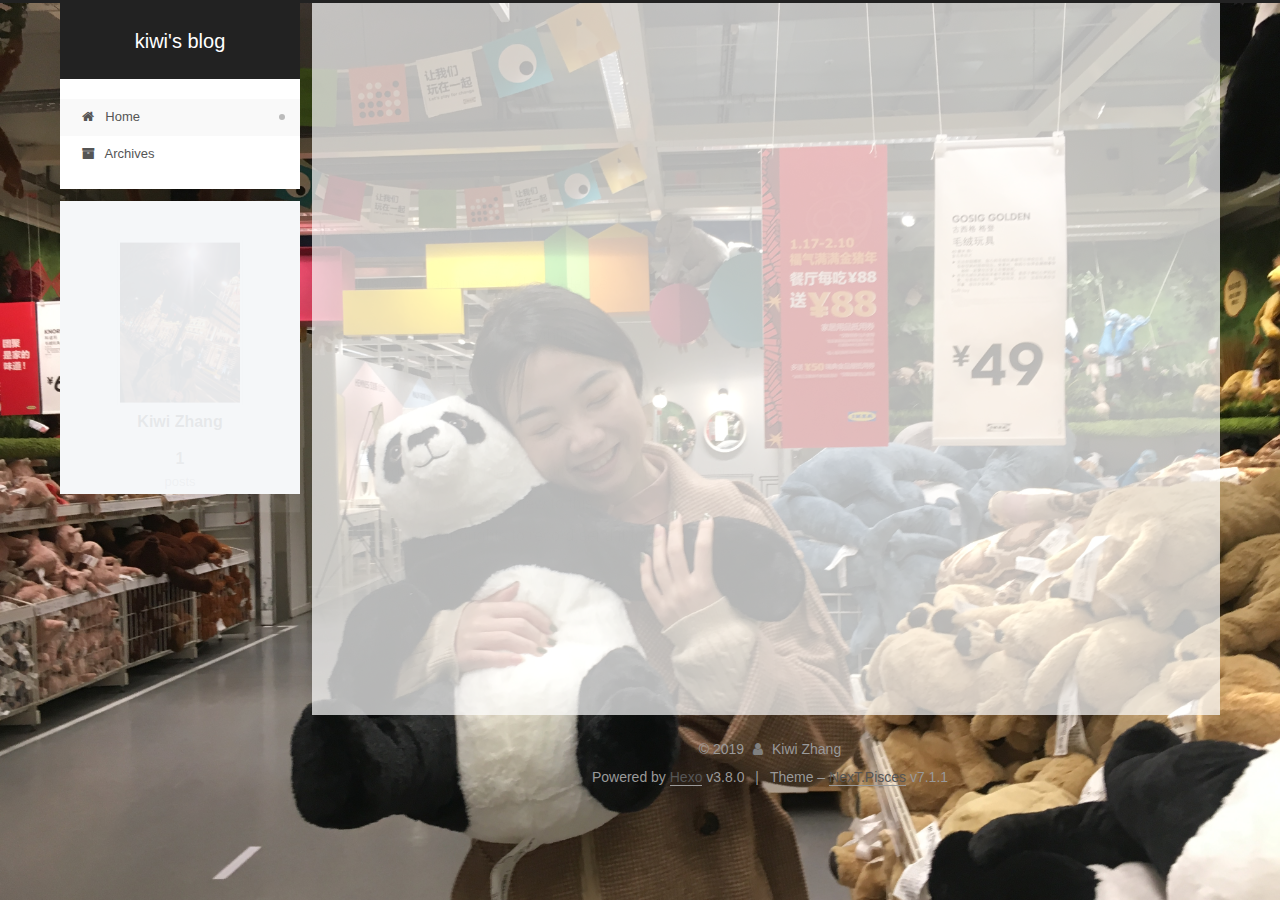
==== commit 103c1224: "Site updated: 2019-05-22 23:59:32" ====
--- a/index.html
+++ b/index.html
@@ -14,7 +14,7 @@
   
 
 
-<html class="theme-next gemini use-motion" lang>
+<html class="theme-next pisces use-motion" lang="en">
 <head><meta name="generator" content="Hexo 3.8.0">
   <meta charset="UTF-8">
 <meta http-equiv="X-UA-Compatible" content="IE=edge">
@@ -70,7 +70,7 @@
   var NexT = window.NexT || {};
   var CONFIG = {
     root: '/',
-    scheme: 'Gemini',
+    scheme: 'Pisces',
     version: '7.1.1',
     sidebar: {"position":"left","display":"post","offset":12,"onmobile":false,"dimmer":false},
     back2top: true,
@@ -97,12 +97,12 @@
 
 
   <meta property="og:type" content="website">
-<meta property="og:title" content="myblog">
+<meta property="og:title" content="kiwi&#39;s blog">
 <meta property="og:url" content="http://yoursite.com/index.html">
-<meta property="og:site_name" content="myblog">
-<meta property="og:locale" content="default">
+<meta property="og:site_name" content="kiwi&#39;s blog">
+<meta property="og:locale" content="en">
 <meta name="twitter:card" content="summary">
-<meta name="twitter:title" content="myblog">
+<meta name="twitter:title" content="kiwi&#39;s blog">
 
 
 
@@ -120,7 +120,7 @@
   };
 </script>
 
-  <title>myblog</title>
+  <title>kiwi's blog</title>
   
 
 
@@ -161,7 +161,7 @@
 
 </head>
 
-<body itemscope itemtype="http://schema.org/WebPage" lang="default">
+<body itemscope itemtype="http://schema.org/WebPage" lang="en">
 
   
   
@@ -180,7 +180,7 @@
     <div class="custom-logo-site-title">
       <a href="/" class="brand" rel="start">
         <span class="logo-line-before"><i></i></span>
-        <span class="site-title">myblog</span>
+        <span class="site-title">kiwi's blog</span>
         <span class="logo-line-after"><i></i></span>
       </a>
     </div>
@@ -189,7 +189,7 @@
   </div>
 
   <div class="site-nav-toggle">
-    <button aria-label="Navigationsleiste an/ausschalten">
+    <button aria-label="Toggle navigation bar">
       <span class="btn-bar"></span>
       <span class="btn-bar"></span>
       <span class="btn-bar"></span>
@@ -217,7 +217,7 @@
 
     
 
-    <a href="/" rel="section"><i class="menu-item-icon fa fa-fw fa-home"></i> <br>Startseite</a>
+    <a href="/" rel="section"><i class="menu-item-icon fa fa-fw fa-home"></i> <br>Home</a>
 
   </li>
         
@@ -234,7 +234,7 @@
 
     
 
-    <a href="/archives/" rel="section"><i class="menu-item-icon fa fa-fw fa-archive"></i> <br>Archiv</a>
+    <a href="/archives/" rel="section"><i class="menu-item-icon fa fa-fw fa-archive"></i> <br>Archives</a>
 
   </li>
 
@@ -286,7 +286,7 @@
   
   
   <div class="post-block">
-    <link itemprop="mainEntityOfPage" href="http://yoursite.com/2019/05/19/hello-world/">
+    <link itemprop="mainEntityOfPage" href="http://yoursite.com/2019/05/24/Happy-Birthday/">
 
     <span hidden itemprop="author" itemscope itemtype="http://schema.org/Person">
       <meta itemprop="name" content="Kiwi Zhang">
@@ -295,7 +295,7 @@
     </span>
 
     <span hidden itemprop="publisher" itemscope itemtype="http://schema.org/Organization">
-      <meta itemprop="name" content="myblog">
+      <meta itemprop="name" content="kiwi's blog">
     </span>
 
     
@@ -306,7 +306,7 @@
           <h1 class="post-title" itemprop="name headline">
                 
                 
-                <a href="/2019/05/19/hello-world/" class="post-title-link" itemprop="url">Hello World</a>
+                <a href="/2019/05/24/Happy-Birthday/" class="post-title-link" itemprop="url">Happy Birthday</a>
               
             
           </h1>
@@ -324,16 +324,32 @@
                 <i class="fa fa-calendar-o"></i>
               </span>
               
-                <span class="post-meta-item-text">Veröffentlicht am</span>
-              
-
-              
-                
-              
-
-              <time title="Erstellt: 2019-05-19 17:15:31" itemprop="dateCreated datePublished" datetime="2019-05-19T17:15:31+08:00">2019-05-19</time>
-            
-
+                <span class="post-meta-item-text">Posted on</span>
+              
+
+              
+                
+              
+
+              <time title="Created: 2019-05-24 00:00:00" itemprop="dateCreated datePublished" datetime="2019-05-24T00:00:00+08:00">2019-05-24</time>
+            
+
+            
+              
+
+              
+                
+                <span class="post-meta-divider">|</span>
+                
+
+                <span class="post-meta-item-icon">
+                  <i class="fa fa-calendar-check-o"></i>
+                </span>
+                
+                  <span class="post-meta-item-text">Edited on</span>
+                
+                <time title="Modified: 2019-05-22 23:58:13" itemprop="dateModified" datetime="2019-05-22T23:58:13+08:00">2019-05-22</time>
+              
             
           </span>
 
@@ -368,19 +384,13 @@
       
         
           
-            <p>Welcome to <a href="https://hexo.io/" target="_blank" rel="noopener">Hexo</a>! This is your very first post. Check <a href="https://hexo.io/docs/" target="_blank" rel="noopener">documentation</a> for more info. If you get any problems when using Hexo, you can find the answer in <a href="https://hexo.io/docs/troubleshooting.html" target="_blank" rel="noopener">troubleshooting</a> or you can ask me on <a href="https://github.com/hexojs/hexo/issues" target="_blank" rel="noopener">GitHub</a>.</p>
-<h2 id="Quick-Start"><a href="#Quick-Start" class="headerlink" title="Quick Start"></a>Quick Start</h2><h3 id="Create-a-new-post"><a href="#Create-a-new-post" class="headerlink" title="Create a new post"></a>Create a new post</h3><figure class="highlight bash"><table><tr><td class="gutter"><pre><span class="line">1</span><br></pre></td><td class="code"><pre><span class="line">$ hexo new <span class="string">"My New Post"</span></span><br></pre></td></tr></table></figure>
-
-<p>More info: <a href="https://hexo.io/docs/writing.html" target="_blank" rel="noopener">Writing</a></p>
-<h3 id="Run-server"><a href="#Run-server" class="headerlink" title="Run server"></a>Run server</h3><figure class="highlight bash"><table><tr><td class="gutter"><pre><span class="line">1</span><br></pre></td><td class="code"><pre><span class="line">$ hexo server</span><br></pre></td></tr></table></figure>
-
-<p>More info: <a href="https://hexo.io/docs/server.html" target="_blank" rel="noopener">Server</a></p>
-<h3 id="Generate-static-files"><a href="#Generate-static-files" class="headerlink" title="Generate static files"></a>Generate static files</h3><figure class="highlight bash"><table><tr><td class="gutter"><pre><span class="line">1</span><br></pre></td><td class="code"><pre><span class="line">$ hexo generate</span><br></pre></td></tr></table></figure>
-
-<p>More info: <a href="https://hexo.io/docs/generating.html" target="_blank" rel="noopener">Generating</a></p>
-<h3 id="Deploy-to-remote-sites"><a href="#Deploy-to-remote-sites" class="headerlink" title="Deploy to remote sites"></a>Deploy to remote sites</h3><figure class="highlight bash"><table><tr><td class="gutter"><pre><span class="line">1</span><br></pre></td><td class="code"><pre><span class="line">$ hexo deploy</span><br></pre></td></tr></table></figure>
-
-<p>More info: <a href="https://hexo.io/docs/deployment.html" target="_blank" rel="noopener">Deployment</a></p>
+            <p>Happy birthday.</p>
+<p>Wish you happiness and confidence.</p>
+<p>You’re right on top of everything.</p>
+<p>A gift from your loved one.</p>
+<p>/
+*So far this blog can only be edited on my PC.<br>I can guide you to make it edited by your Mac,but you have to learn some eseential options by yourself which may be a bit hard for someone new to this.<br>So if you get thoughts to record,send it to me.</p>
+<p>^_^<br>*/</p>
 
           
         
@@ -467,7 +477,7 @@
                   <a href="/archives/">
                 
                     <span class="site-state-item-count">1</span>
-                    <span class="site-state-item-name">Artikel</span>
+                    <span class="site-state-item-name">posts</span>
                   </a>
                 </div>
               
@@ -524,7 +534,7 @@
 </div>
 
 
-  <div class="powered-by">Erstellt mit  <a href="https://hexo.io" class="theme-link" rel="noopener" target="_blank">Hexo</a> v3.8.0</div>
+  <div class="powered-by">Powered by <a href="https://hexo.io" class="theme-link" rel="noopener" target="_blank">Hexo</a> v3.8.0</div>
 
 
 
@@ -532,7 +542,7 @@
 
 
 
-  <div class="theme-info">Design – <a href="https://theme-next.org" class="theme-link" rel="noopener" target="_blank">NexT.Gemini</a> v7.1.1</div>
+  <div class="theme-info">Theme – <a href="https://theme-next.org" class="theme-link" rel="noopener" target="_blank">NexT.Pisces</a> v7.1.1</div>
 
 
 
@@ -626,7 +636,6 @@
 
 
 
-
   
 
   
--- a/css/main.css
+++ b/css/main.css
@@ -157,7 +157,7 @@
   font-size: 14px;
   line-height: 2;
   color: #555;
-  background: #eee;
+  background: #f5f7f9;
 }
 @media (max-width: 991px) {
   body {
@@ -1765,7 +1765,7 @@
   width: 4px;
   height: 4px;
   border-radius: 50%;
-  background: #44f9ff;
+  background: #b5ffff;
 }
 .feed-link,
 .chat {
@@ -2383,7 +2383,7 @@
   padding: 0;
   width: 240px;
   background: #fff;
-  box-shadow: 0 2px 2px 0 rgba(0,0,0,0.12), 0 3px 1px -2px rgba(0,0,0,0.06), 0 1px 5px 0 rgba(0,0,0,0.12);
+  box-shadow: initial;
   border-radius: initial;
 }
 @media (min-width: 1200px) {
@@ -2416,9 +2416,9 @@
   box-sizing: border-box;
   padding: 40px;
   width: calc(100% - 252px);
-  background: #fff;
+  background: rgba(255,255,255,0.7);
   min-height: 700px;
-  box-shadow: 0 2px 2px 0 rgba(0,0,0,0.12), 0 3px 1px -2px rgba(0,0,0,0.06), 0 1px 5px 0 rgba(0,0,0,0.12);
+  box-shadow: initial;
   border-radius: initial;
 }
 @media (min-width: 768px) and (max-width: 991px) {
@@ -2441,7 +2441,7 @@
   float: left;
   margin-left: -100%;
   width: 240px;
-  background: #eee;
+  background: #f5f7f9;
   box-shadow: none;
 }
 @media (max-width: 991px) {
@@ -2648,7 +2648,7 @@
   width: 240px;
   color: #555;
   background: #fff;
-  box-shadow: 0 2px 2px 0 rgba(0,0,0,0.12), 0 3px 1px -2px rgba(0,0,0,0.06), 0 1px 5px 0 rgba(0,0,0,0.12), 0 -1px 0.5px 0 rgba(0,0,0,0.09);
+  box-shadow: initial;
   border-radius: initial;
   opacity: 0;
 }
@@ -2777,183 +2777,9 @@
   white-space: nowrap;
   text-overflow: ellipsis;
 }
-.content-wrap {
-  padding: initial;
-  background: initial;
-  box-shadow: initial;
-  border-radius: initial;
-}
-.post-block {
-  padding: 40px;
-  background: #fff;
-  box-shadow: 0 2px 2px 0 rgba(0,0,0,0.12), 0 3px 1px -2px rgba(0,0,0,0.06), 0 1px 5px 0 rgba(0,0,0,0.12);
-  border-radius: initial;
-}
-#posts > article + article .post-block {
-  margin-top: 12px;
-  box-shadow: 0 2px 2px 0 rgba(0,0,0,0.12), 0 3px 1px -2px rgba(0,0,0,0.06), 0 1px 5px 0 rgba(0,0,0,0.12), 0 -1px 0.5px 0 rgba(0,0,0,0.09);
-  border-radius: initial;
-}
-.comments {
-  padding: 40px;
-  margin: auto;
-  margin-top: 12px;
-  background: #fff;
-  box-shadow: 0 2px 2px 0 rgba(0,0,0,0.12), 0 3px 1px -2px rgba(0,0,0,0.06), 0 1px 5px 0 rgba(0,0,0,0.12), 0 -1px 0.5px 0 rgba(0,0,0,0.09);
-  border-radius: initial;
-}
-.posts-expand {
-  padding-top: initial;
-}
-.post-nav-divider {
-  width: 4%;
-}
-.post-nav-item {
-  width: 48%;
-}
-.post-eof {
-  display: none;
-}
-.pagination {
-  margin: 12px 0 0;
-  border-top: initial;
-  background: #fff;
-  box-shadow: 0 2px 2px 0 rgba(0,0,0,0.12), 0 3px 1px -2px rgba(0,0,0,0.06), 0 1px 5px 0 rgba(0,0,0,0.12), 0 -1px 0.5px 0 rgba(0,0,0,0.09);
-  border-radius: initial;
-  padding: 10px 0 10px;
-}
-.pagination .prev,
-.pagination .next,
-.pagination .page-number {
-  margin-bottom: initial;
-  top: initial;
-}
-.main {
-  padding-bottom: initial;
-}
-.footer {
-  bottom: auto;
-}
-.sub-menu {
-  border-bottom: initial !important;
-  box-shadow: 0 2px 2px 0 rgba(0,0,0,0.12), 0 3px 1px -2px rgba(0,0,0,0.06), 0 1px 5px 0 rgba(0,0,0,0.12);
-}
-.sub-menu+ #content > #posts .post-block {
-  box-shadow: 0 2px 2px 0 rgba(0,0,0,0.12), 0 3px 1px -2px rgba(0,0,0,0.06), 0 1px 5px 0 rgba(0,0,0,0.12), 0 -1px 0.5px 0 rgba(0,0,0,0.09);
-  margin-top: 12px;
-}
-@media (min-width: 768px) and (max-width: 991px) {
-  .sub-menu+ #content > #posts .post-block {
-    margin-top: 10px;
-  }
-}
-@media (max-width: 767px) {
-  .sub-menu+ #content > #posts .post-block {
-    margin-top: 8px;
-  }
-}
-.post-header h1,
-.post-header h2 {
-  margin: initial;
-}
-.posts-expand .post-title-link {
-  line-height: inherit;
-}
-.posts-expand .post-title {
-  font-size: 1.7em;
-}
-.post-body h1 {
-  font-size: 1.6em;
-  border-bottom: 1px solid #eee;
-}
-.post-body h1 code {
-  font-size: 1em;
-}
-.post-body h2 {
-  font-size: 1.45em;
-  border-bottom: 1px solid #eee;
-}
-.post-body h2 code {
-  font-size: 1em;
-}
-.post-body h3 {
-  font-size: 1.3em;
-  border-bottom: 1px dotted #eee;
-}
-.post-body h3 code {
-  font-size: 1em;
-}
-.post-body h4 {
-  font-size: 1.2em;
-}
-.post-body h4 code {
-  font-size: 1em;
-}
-.post-body h5 {
-  font-size: 1.07em;
-}
-.post-body h5 code {
-  font-size: 1em;
-}
-.post-body h6 {
-  font-size: 1.03em;
-}
-.post-body h6 code {
-  font-size: 1em;
-}
-@media (min-width: 768px) and (max-width: 991px) {
-  .content-wrap {
-    padding: 10px;
-  }
-  .posts-expand {
-    margin: initial;
-  }
-  .posts-expand .post-button {
-    margin-top: 20px;
-  }
-  .post-block {
-    padding: 20px;
-    box-shadow: 0 2px 2px 0 rgba(0,0,0,0.12), 0 3px 1px -2px rgba(0,0,0,0.06), 0 1px 5px 0 rgba(0,0,0,0.12), 0 -1px 0.5px 0 rgba(0,0,0,0.09);
-    border-radius: initial;
-  }
-  #posts > article + article .post-block {
-    margin-top: 10px;
-  }
-  .comments {
-    margin-top: 10px;
-    padding: 10px 20px;
-  }
-  .pagination {
-    margin: 10px 0 0;
-  }
-}
-@media (max-width: 767px) {
-  .content-wrap {
-    padding: 8px;
-  }
-  .posts-expand {
-    margin: initial;
-  }
-  .posts-expand .post-button {
-    margin: 12px 0px;
-  }
-  .posts-expand img {
-    padding: initial !important;
-  }
-  .post-block {
-    padding: 12px;
-    min-height: auto;
-    box-shadow: 0 2px 2px 0 rgba(0,0,0,0.12), 0 3px 1px -2px rgba(0,0,0,0.06), 0 1px 5px 0 rgba(0,0,0,0.12), 0 -1px 0.5px 0 rgba(0,0,0,0.09);
-    border-radius: initial;
-  }
-  #posts > article + article .post-block {
-    margin-top: 8px;
-  }
-  .comments {
-    margin-top: 8px;
-    padding: 0 12px;
-  }
-  .pagination {
-    margin: 8px 0 0;
-  }
-}
+body {
+  background-image: url("/images/4.jpg");
+  background-attachment: scroll;
+  background-repeat: no-repeat;
+  background-size: cover;
+}
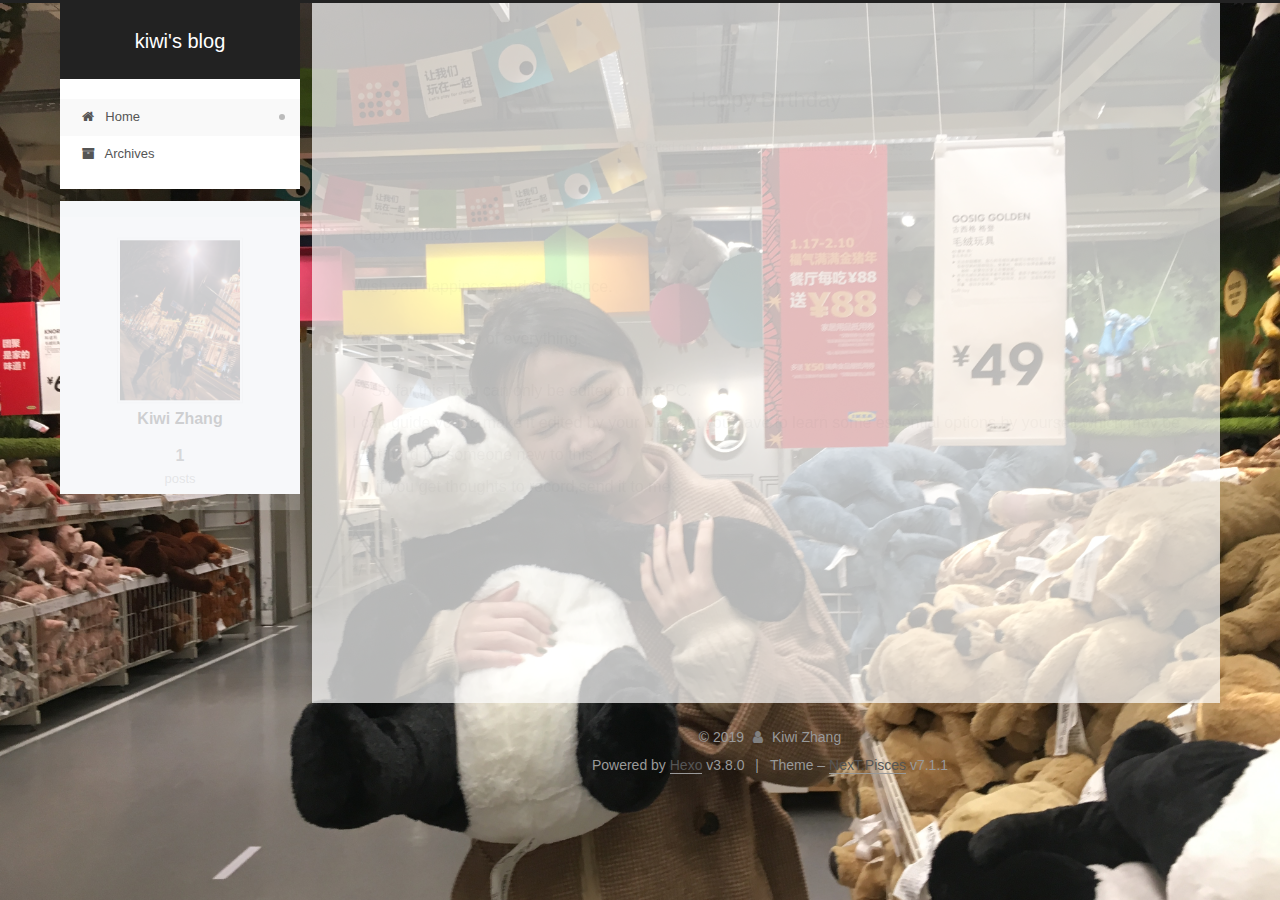
==== commit a6a68c49: "Site updated: 2019-05-23 16:22:39" ====
--- a/index.html
+++ b/index.html
@@ -348,7 +348,7 @@
                 
                   <span class="post-meta-item-text">Edited on</span>
                 
-                <time title="Modified: 2019-05-22 23:58:13" itemprop="dateModified" datetime="2019-05-22T23:58:13+08:00">2019-05-22</time>
+                <time title="Modified: 2019-05-23 16:21:38" itemprop="dateModified" datetime="2019-05-23T16:21:38+08:00">2019-05-23</time>
               
             
           </span>
@@ -387,9 +387,9 @@
             <p>Happy birthday.</p>
 <p>Wish you happiness and confidence.</p>
 <p>You’re right on top of everything.</p>
-<p>A gift from your loved one.</p>
 <p>/
-*So far this blog can only be edited on my PC.<br>I can guide you to make it edited by your Mac,but you have to learn some eseential options by yourself which may be a bit hard for someone new to this.<br>So if you get thoughts to record,send it to me.</p>
+*
+So far this blog can only be edited on my PC.<br>I can guide you to make it edited by your Mac,but you have to learn some eseential options by yourself which may be a bit hard for someone new to this.<br>So if you get thoughts to record,send it to me.</p>
 <p>^_^<br>*/</p>
 
           
--- a/css/main.css
+++ b/css/main.css
@@ -1765,7 +1765,7 @@
   width: 4px;
   height: 4px;
   border-radius: 50%;
-  background: #b5ffff;
+  background: #444e94;
 }
 .feed-link,
 .chat {
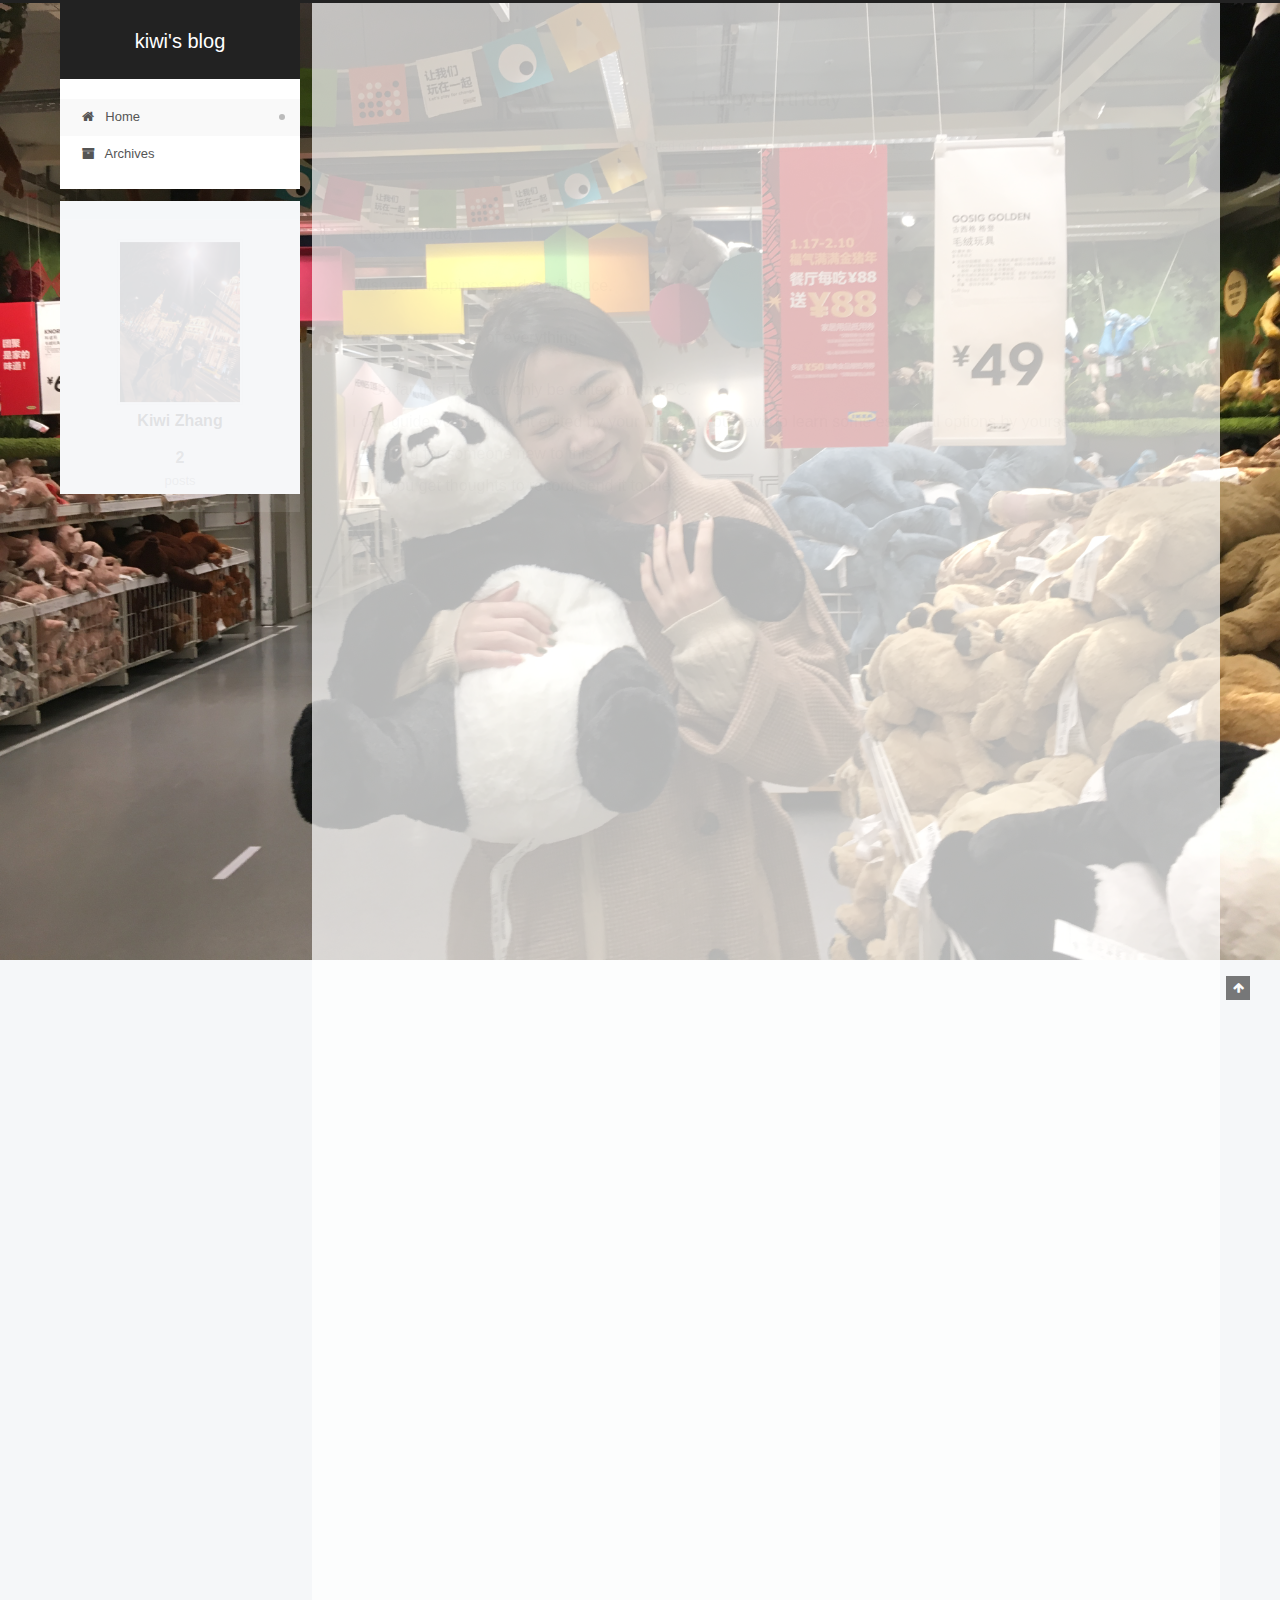
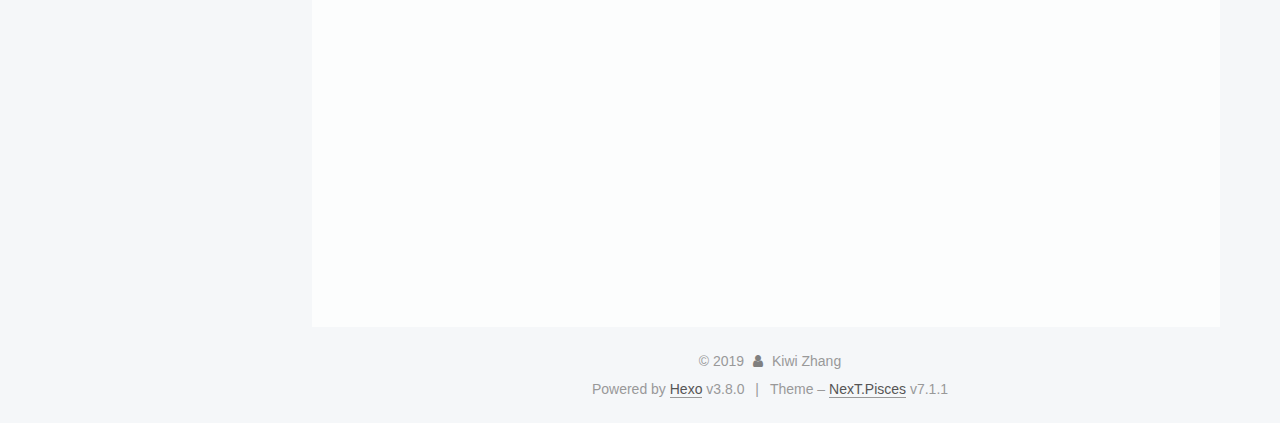
==== commit f93310f4: "Site updated: 2019-05-23 17:07:11" ====
--- a/index.html
+++ b/index.html
@@ -432,6 +432,150 @@
 
 
     
+      
+
+  
+
+  
+  
+  
+
+  
+
+  <article class="post post-type-normal" itemscope itemtype="http://schema.org/Article">
+  
+  
+  
+  <div class="post-block">
+    <link itemprop="mainEntityOfPage" href="http://yoursite.com/2019/05/23/Hello-KWZ/">
+
+    <span hidden itemprop="author" itemscope itemtype="http://schema.org/Person">
+      <meta itemprop="name" content="Kiwi Zhang">
+      <meta itemprop="description" content>
+      <meta itemprop="image" content="/images/1.jpg">
+    </span>
+
+    <span hidden itemprop="publisher" itemscope itemtype="http://schema.org/Organization">
+      <meta itemprop="name" content="kiwi's blog">
+    </span>
+
+    
+      <header class="post-header">
+
+        
+        
+          <h1 class="post-title" itemprop="name headline">
+                
+                
+                <a href="/2019/05/23/Hello-KWZ/" class="post-title-link" itemprop="url">Hello KWZ</a>
+              
+            
+          </h1>
+        
+
+        <div class="post-meta">
+          <span class="post-time">
+
+            
+            
+            
+
+            
+              <span class="post-meta-item-icon">
+                <i class="fa fa-calendar-o"></i>
+              </span>
+              
+                <span class="post-meta-item-text">Posted on</span>
+              
+
+              
+                
+              
+
+              <time title="Created: 2019-05-23 16:33:50 / Modified: 17:04:56" itemprop="dateCreated datePublished" datetime="2019-05-23T16:33:50+08:00">2019-05-23</time>
+            
+
+            
+              
+
+              
+            
+          </span>
+
+          
+
+          
+            
+            
+          
+
+          
+          
+
+          
+
+          
+
+          
+
+        </div>
+      </header>
+    
+
+    
+    
+    
+    <div class="post-body" itemprop="articleBody">
+
+      
+      
+
+      
+        
+          
+            <h1 id="说明"><a href="#说明" class="headerlink" title="说明"></a>说明</h1><pre><code>本来想送化妆品等等，但觉得以我们的关系又不太合适。送你个blog以及和你的名字比较契合的域名吧</code></pre><hr>
+<h2 id="BTW"><a href="#BTW" class="headerlink" title="BTW"></a>BTW</h2><pre><code>我晚上在美团给你订个小蛋糕</code></pre><p><img src="/2019/05/23/Hello-KWZ/cake.jpg" alt></p>
+
+          
+        
+      
+    </div>
+
+    
+
+    
+    
+    
+
+    
+
+    
+      
+    
+    
+
+    
+
+    <footer class="post-footer">
+      
+
+      
+
+      
+
+      
+      
+        <div class="post-eof"></div>
+      
+    </footer>
+  </div>
+  
+  
+  
+  </article>
+
+
+    
   </section>
 
   
@@ -476,7 +620,7 @@
                 
                   <a href="/archives/">
                 
-                    <span class="site-state-item-count">1</span>
+                    <span class="site-state-item-count">2</span>
                     <span class="site-state-item-name">posts</span>
                   </a>
                 </div>
--- a/css/main.css
+++ b/css/main.css
@@ -1765,7 +1765,7 @@
   width: 4px;
   height: 4px;
   border-radius: 50%;
-  background: #444e94;
+  background: #32f0b4;
 }
 .feed-link,
 .chat {
@@ -2779,7 +2779,7 @@
 }
 body {
   background-image: url("/images/4.jpg");
-  background-attachment: scroll;
+  background-attachment: fixed;
   background-repeat: no-repeat;
   background-size: cover;
 }
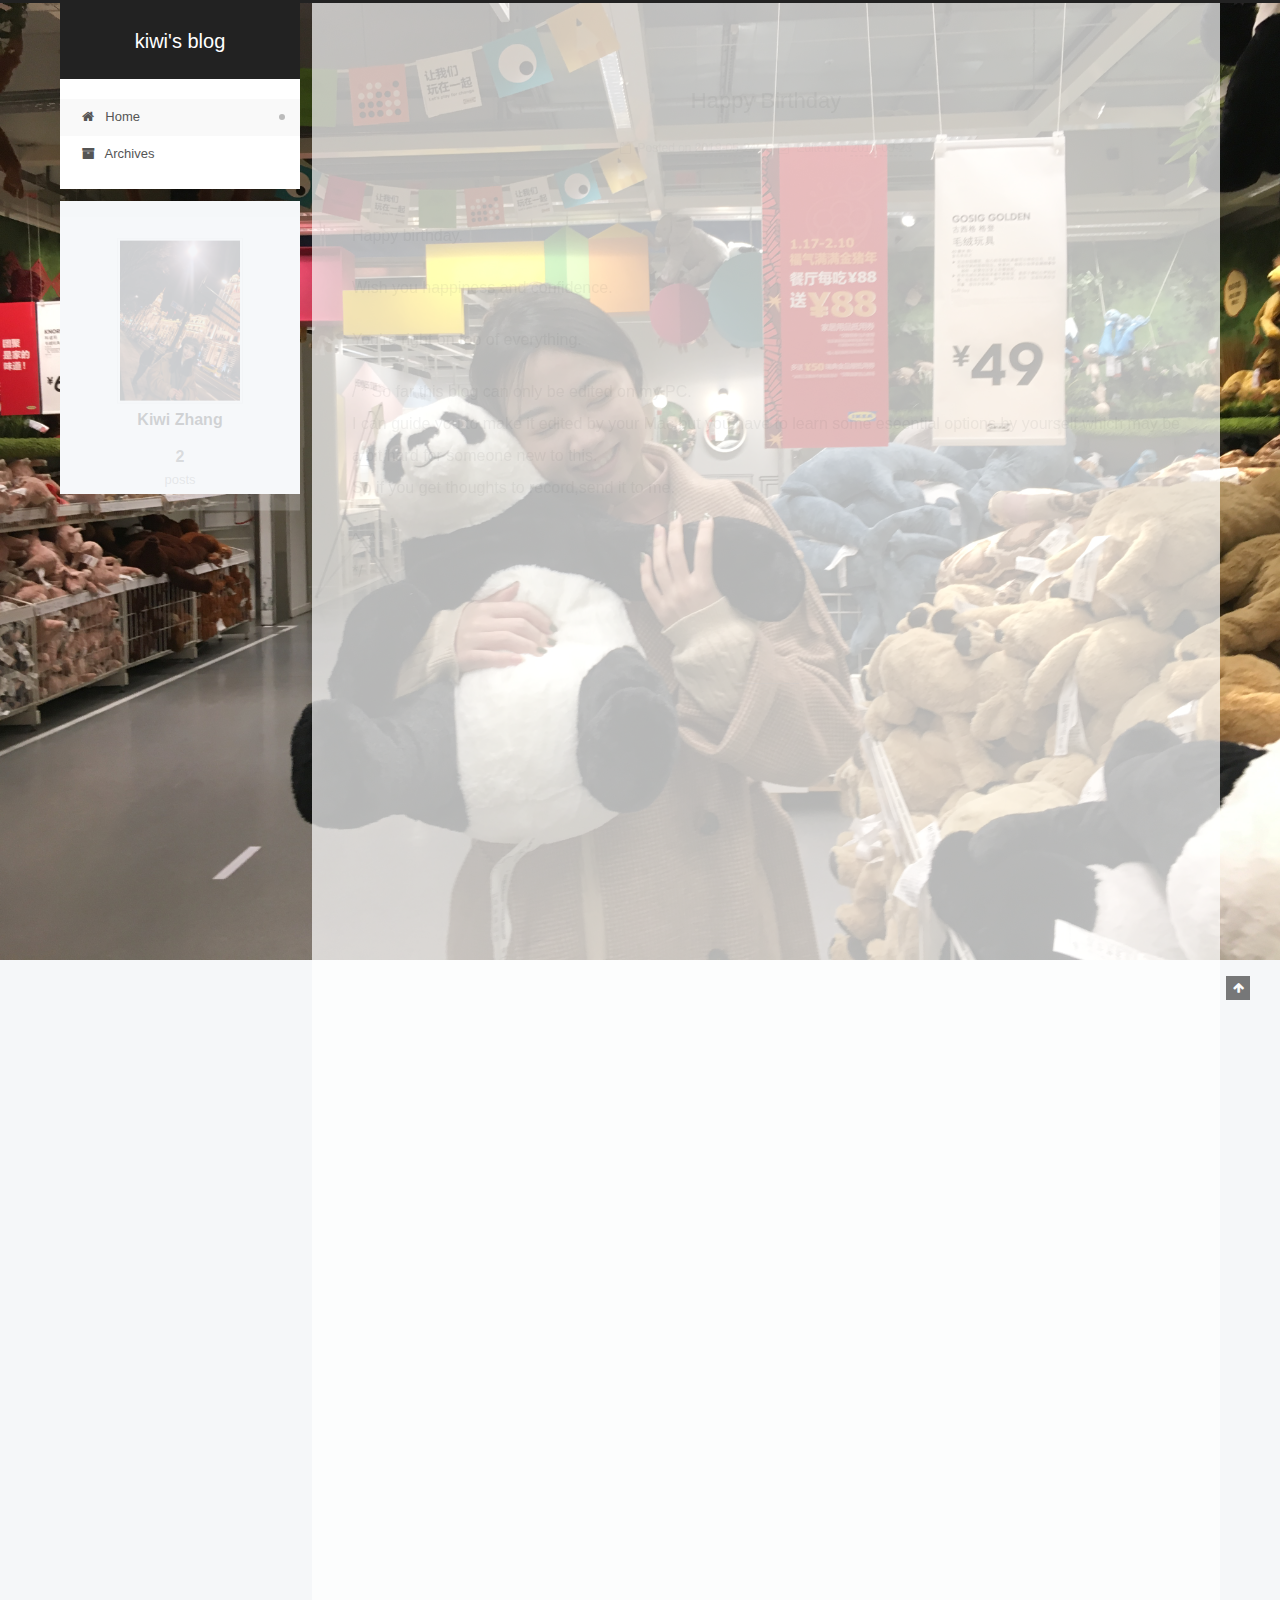
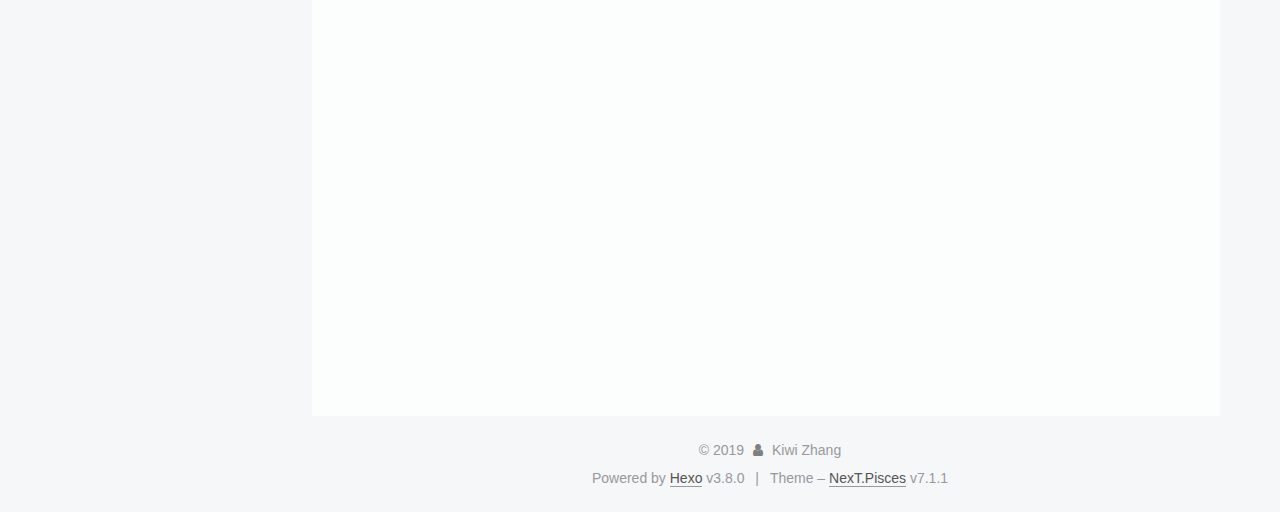
==== commit 39d3cb95: "Site updated: 2019-05-23 17:28:17" ====
--- a/index.html
+++ b/index.html
@@ -492,7 +492,7 @@
                 
               
 
-              <time title="Created: 2019-05-23 16:33:50 / Modified: 17:04:56" itemprop="dateCreated datePublished" datetime="2019-05-23T16:33:50+08:00">2019-05-23</time>
+              <time title="Created: 2019-05-23 16:33:50 / Modified: 17:27:07" itemprop="dateCreated datePublished" datetime="2019-05-23T16:33:50+08:00">2019-05-23</time>
             
 
             
@@ -534,7 +534,11 @@
         
           
             <h1 id="说明"><a href="#说明" class="headerlink" title="说明"></a>说明</h1><pre><code>本来想送化妆品等等，但觉得以我们的关系又不太合适。送你个blog以及和你的名字比较契合的域名吧</code></pre><hr>
-<h2 id="BTW"><a href="#BTW" class="headerlink" title="BTW"></a>BTW</h2><pre><code>我晚上在美团给你订个小蛋糕</code></pre><p><img src="/2019/05/23/Hello-KWZ/cake.jpg" alt></p>
+<h2 id="BTW"><a href="#BTW" class="headerlink" title="BTW"></a>BTW</h2><pre><code>本来想订蛋糕，还是算了，下次来，等你三十大寿来：
+    那时候可能和好了：
+        送贵的；
+    也可能还是好朋友：
+        送5块钱的超市蛋糕；</code></pre><p><img src="/2019/05/23/Hello-KWZ/cake.jpg" alt></p>
 
           
         
--- a/css/main.css
+++ b/css/main.css
@@ -1765,7 +1765,7 @@
   width: 4px;
   height: 4px;
   border-radius: 50%;
-  background: #32f0b4;
+  background: #1447ff;
 }
 .feed-link,
 .chat {
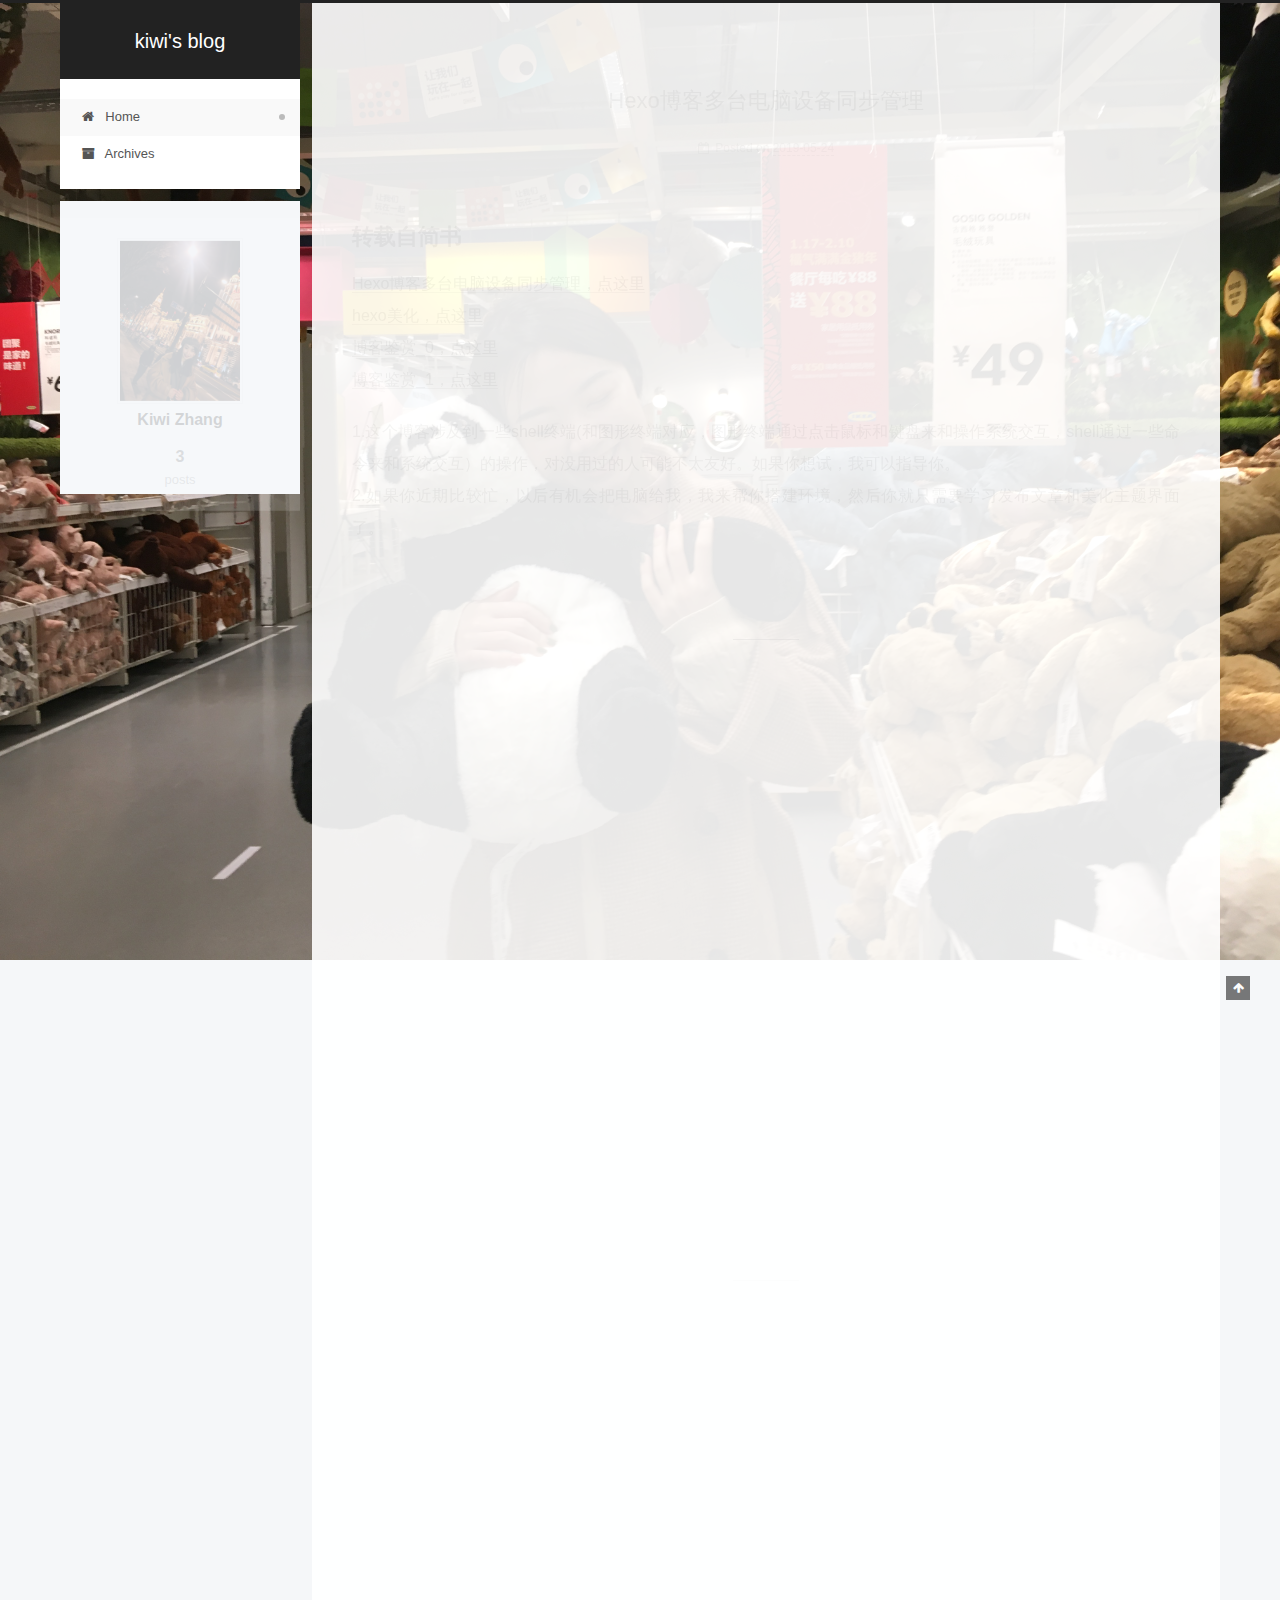
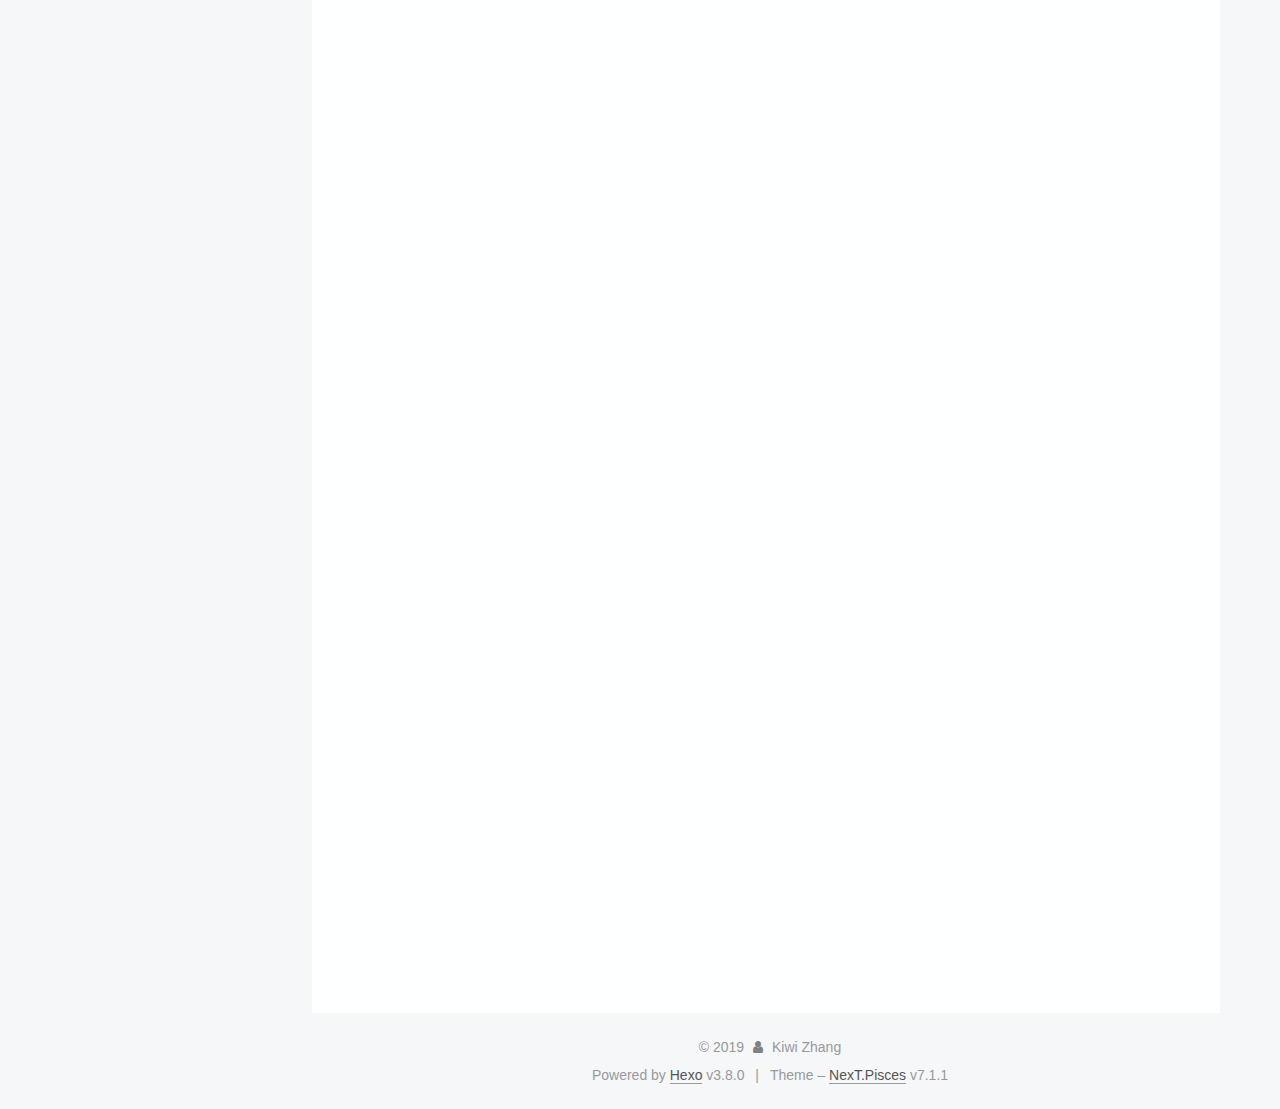
==== commit 7b617698: "Site updated: 2019-05-24 16:04:34" ====
--- a/index.html
+++ b/index.html
@@ -286,6 +286,150 @@
   
   
   <div class="post-block">
+    <link itemprop="mainEntityOfPage" href="http://yoursite.com/2019/05/24/Hexo博客多台电脑设备同步管理/">
+
+    <span hidden itemprop="author" itemscope itemtype="http://schema.org/Person">
+      <meta itemprop="name" content="Kiwi Zhang">
+      <meta itemprop="description" content>
+      <meta itemprop="image" content="/images/1.jpg">
+    </span>
+
+    <span hidden itemprop="publisher" itemscope itemtype="http://schema.org/Organization">
+      <meta itemprop="name" content="kiwi's blog">
+    </span>
+
+    
+      <header class="post-header">
+
+        
+        
+          <h1 class="post-title" itemprop="name headline">
+                
+                
+                <a href="/2019/05/24/Hexo博客多台电脑设备同步管理/" class="post-title-link" itemprop="url">Hexo博客多台电脑设备同步管理</a>
+              
+            
+          </h1>
+        
+
+        <div class="post-meta">
+          <span class="post-time">
+
+            
+            
+            
+
+            
+              <span class="post-meta-item-icon">
+                <i class="fa fa-calendar-o"></i>
+              </span>
+              
+                <span class="post-meta-item-text">Posted on</span>
+              
+
+              
+                
+              
+
+              <time title="Created: 2019-05-24 15:22:02 / Modified: 16:03:23" itemprop="dateCreated datePublished" datetime="2019-05-24T15:22:02+08:00">2019-05-24</time>
+            
+
+            
+              
+
+              
+            
+          </span>
+
+          
+
+          
+            
+            
+          
+
+          
+          
+
+          
+
+          
+
+          
+
+        </div>
+      </header>
+    
+
+    
+    
+    
+    <div class="post-body" itemprop="articleBody">
+
+      
+      
+
+      
+        
+          
+            <h1 id="转载自简书"><a href="#转载自简书" class="headerlink" title="转载自简书"></a>转载自简书</h1><p><a href="https://www.jianshu.com/p/0558c041e56d" target="_blank" rel="noopener">Hexo博客多台电脑设备同步管理，点这里</a><br><a href="https://www.jianshu.com/p/6051077119d1" target="_blank" rel="noopener">hexo美化，点这里</a><br><a href="https://asdfv1929.github.io/" target="_blank" rel="noopener">博客鉴赏_0，点这里</a><br><a href="https://zhwangart.github.io/" target="_blank" rel="noopener">博客鉴赏_1，点这里</a></p>
+<p>1.这个博客涉及到一些shell终端(和图形终端对应，图形终端通过点击鼠标和键盘来和操作系统交互，shell通过一些命令来和系统交互）的操作，对没用过的人可能不太友好。如果你想试，我可以指导你。<br>2.如果你近期比较忙，以后有机会把电脑给我，我来帮你搭建环境，然后你就只需要学习发布文章和美化主题界面了。</p>
+
+          
+        
+      
+    </div>
+
+    
+
+    
+    
+    
+
+    
+
+    
+      
+    
+    
+
+    
+
+    <footer class="post-footer">
+      
+
+      
+
+      
+
+      
+      
+        <div class="post-eof"></div>
+      
+    </footer>
+  </div>
+  
+  
+  
+  </article>
+
+
+    
+      
+
+  
+
+  
+  
+  
+
+  
+
+  <article class="post post-type-normal" itemscope itemtype="http://schema.org/Article">
+  
+  
+  
+  <div class="post-block">
     <link itemprop="mainEntityOfPage" href="http://yoursite.com/2019/05/24/Happy-Birthday/">
 
     <span hidden itemprop="author" itemscope itemtype="http://schema.org/Person">
@@ -624,7 +768,7 @@
                 
                   <a href="/archives/">
                 
-                    <span class="site-state-item-count">2</span>
+                    <span class="site-state-item-count">3</span>
                     <span class="site-state-item-name">posts</span>
                   </a>
                 </div>
--- a/css/main.css
+++ b/css/main.css
@@ -1765,7 +1765,7 @@
   width: 4px;
   height: 4px;
   border-radius: 50%;
-  background: #1447ff;
+  background: #836b82;
 }
 .feed-link,
 .chat {
@@ -2416,7 +2416,7 @@
   box-sizing: border-box;
   padding: 40px;
   width: calc(100% - 252px);
-  background: rgba(255,255,255,0.7);
+  background: rgba(255,255,255,0.9);
   min-height: 700px;
   box-shadow: initial;
   border-radius: initial;
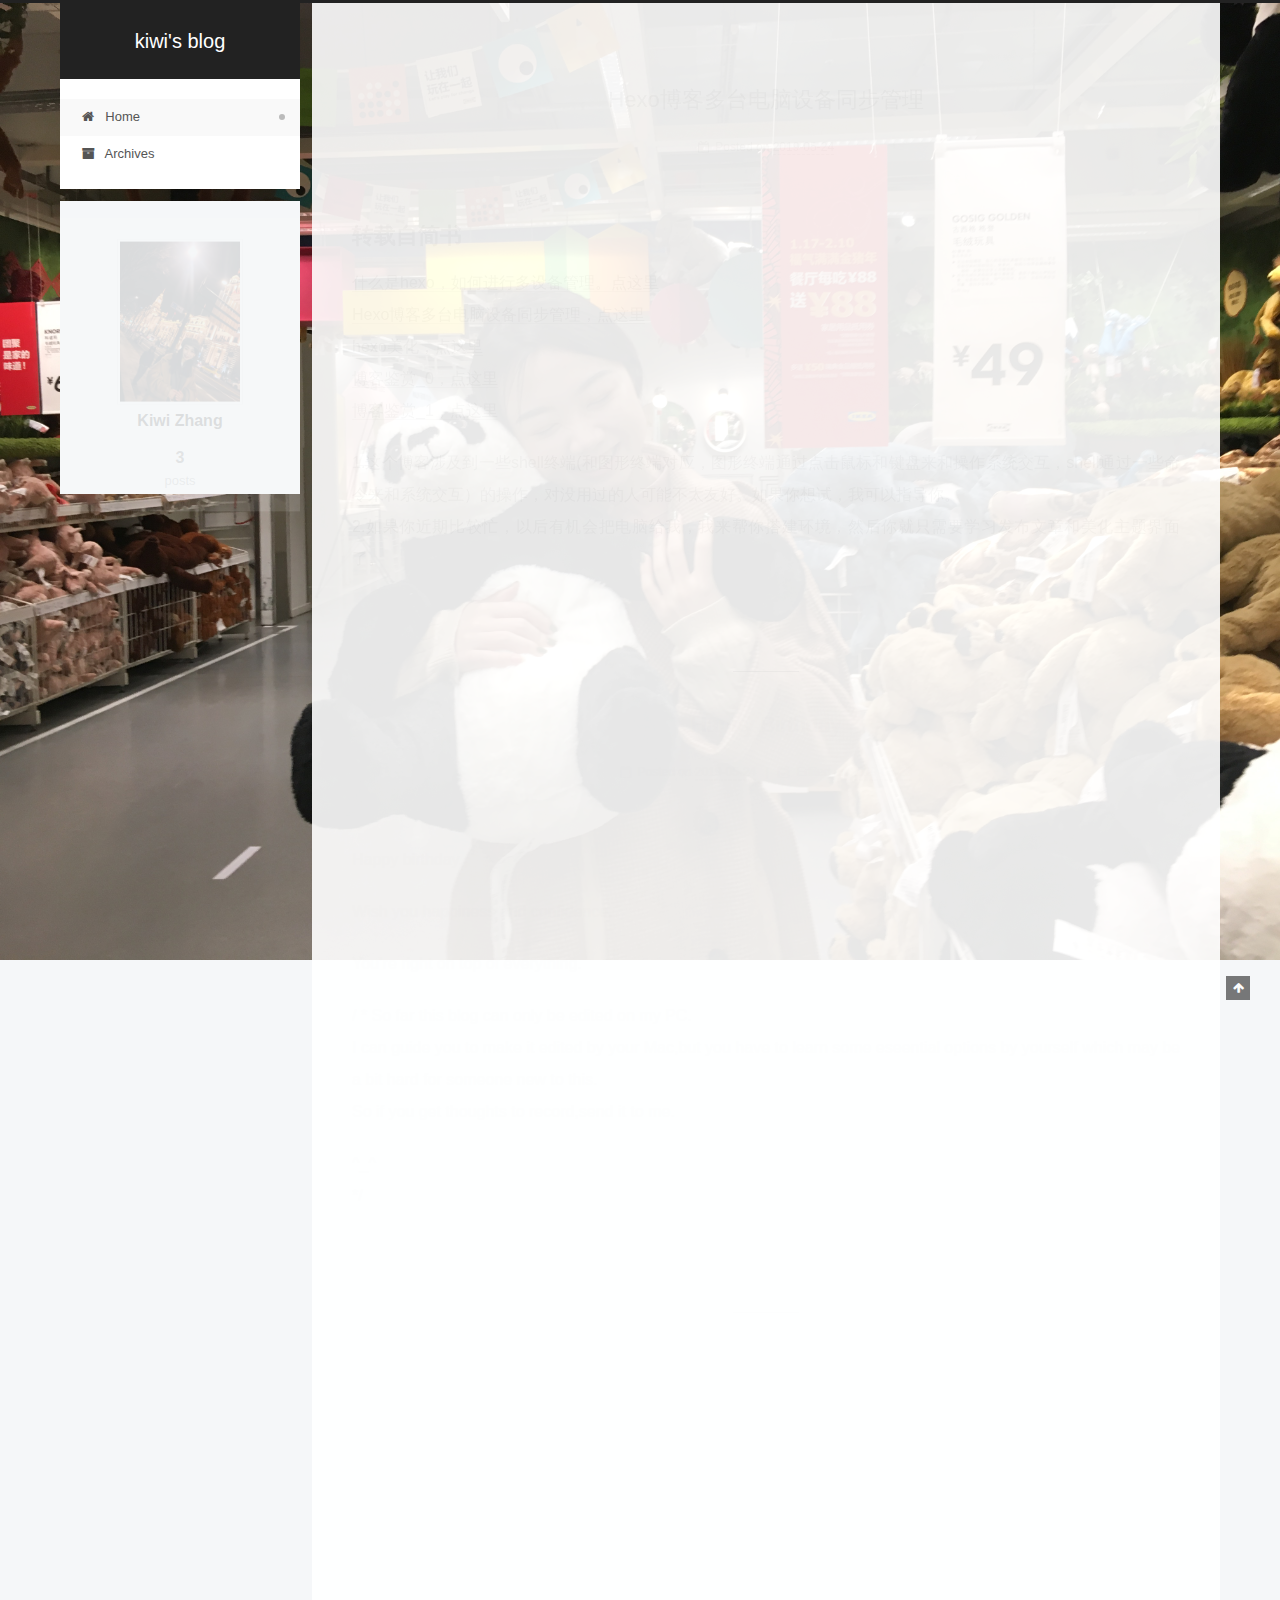
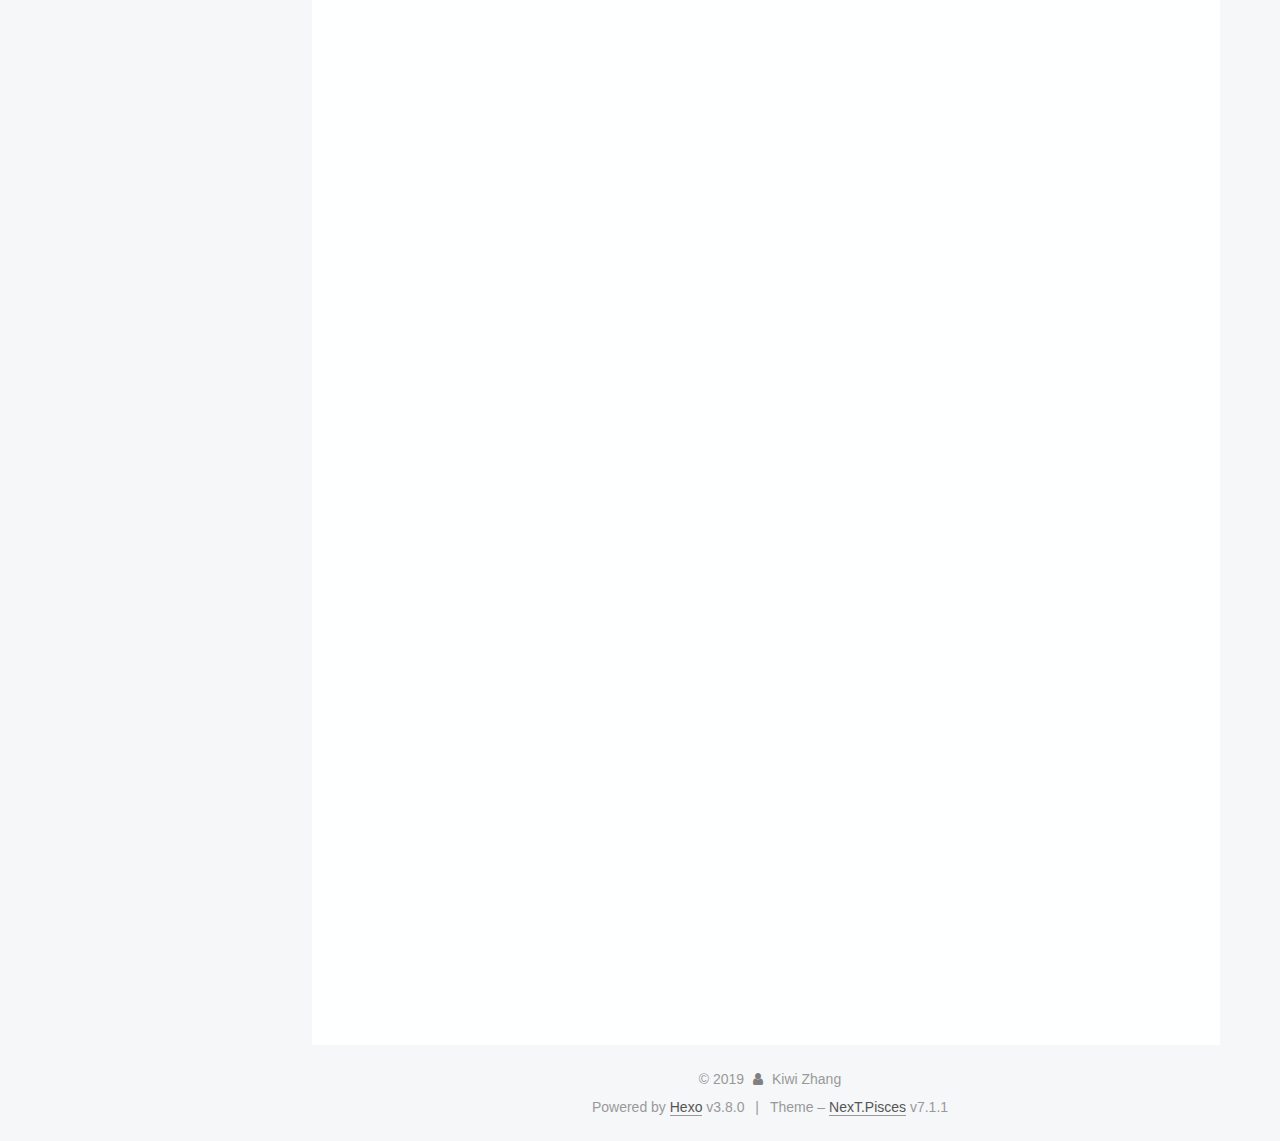
==== commit 4e80742b: "Site updated: 2019-05-24 21:49:27" ====
--- a/index.html
+++ b/index.html
@@ -331,7 +331,7 @@
                 
               
 
-              <time title="Created: 2019-05-24 15:22:02 / Modified: 16:03:23" itemprop="dateCreated datePublished" datetime="2019-05-24T15:22:02+08:00">2019-05-24</time>
+              <time title="Created: 2019-05-24 15:22:02 / Modified: 21:48:36" itemprop="dateCreated datePublished" datetime="2019-05-24T15:22:02+08:00">2019-05-24</time>
             
 
             
@@ -372,7 +372,7 @@
       
         
           
-            <h1 id="转载自简书"><a href="#转载自简书" class="headerlink" title="转载自简书"></a>转载自简书</h1><p><a href="https://www.jianshu.com/p/0558c041e56d" target="_blank" rel="noopener">Hexo博客多台电脑设备同步管理，点这里</a><br><a href="https://www.jianshu.com/p/6051077119d1" target="_blank" rel="noopener">hexo美化，点这里</a><br><a href="https://asdfv1929.github.io/" target="_blank" rel="noopener">博客鉴赏_0，点这里</a><br><a href="https://zhwangart.github.io/" target="_blank" rel="noopener">博客鉴赏_1，点这里</a></p>
+            <h1 id="转载自简书"><a href="#转载自简书" class="headerlink" title="转载自简书"></a>转载自简书</h1><p><a href="https://cloud.tencent.com/developer/article/1046404" target="_blank" rel="noopener">什么是hexo，如何进行多设备管理。点这里</a><br><a href="https://www.jianshu.com/p/0558c041e56d" target="_blank" rel="noopener">Hexo博客多台电脑设备同步管理，点这里</a><br><a href="https://www.jianshu.com/p/6051077119d1" target="_blank" rel="noopener">hexo美化，点这里</a><br><a href="https://asdfv1929.github.io/" target="_blank" rel="noopener">博客鉴赏_0，点这里</a><br><a href="https://zhwangart.github.io/" target="_blank" rel="noopener">博客鉴赏_1，点这里</a></p>
 <p>1.这个博客涉及到一些shell终端(和图形终端对应，图形终端通过点击鼠标和键盘来和操作系统交互，shell通过一些命令来和系统交互）的操作，对没用过的人可能不太友好。如果你想试，我可以指导你。<br>2.如果你近期比较忙，以后有机会把电脑给我，我来帮你搭建环境，然后你就只需要学习发布文章和美化主题界面了。</p>
 
           
--- a/css/main.css
+++ b/css/main.css
@@ -1765,7 +1765,7 @@
   width: 4px;
   height: 4px;
   border-radius: 50%;
-  background: #836b82;
+  background: #57ffd5;
 }
 .feed-link,
 .chat {
